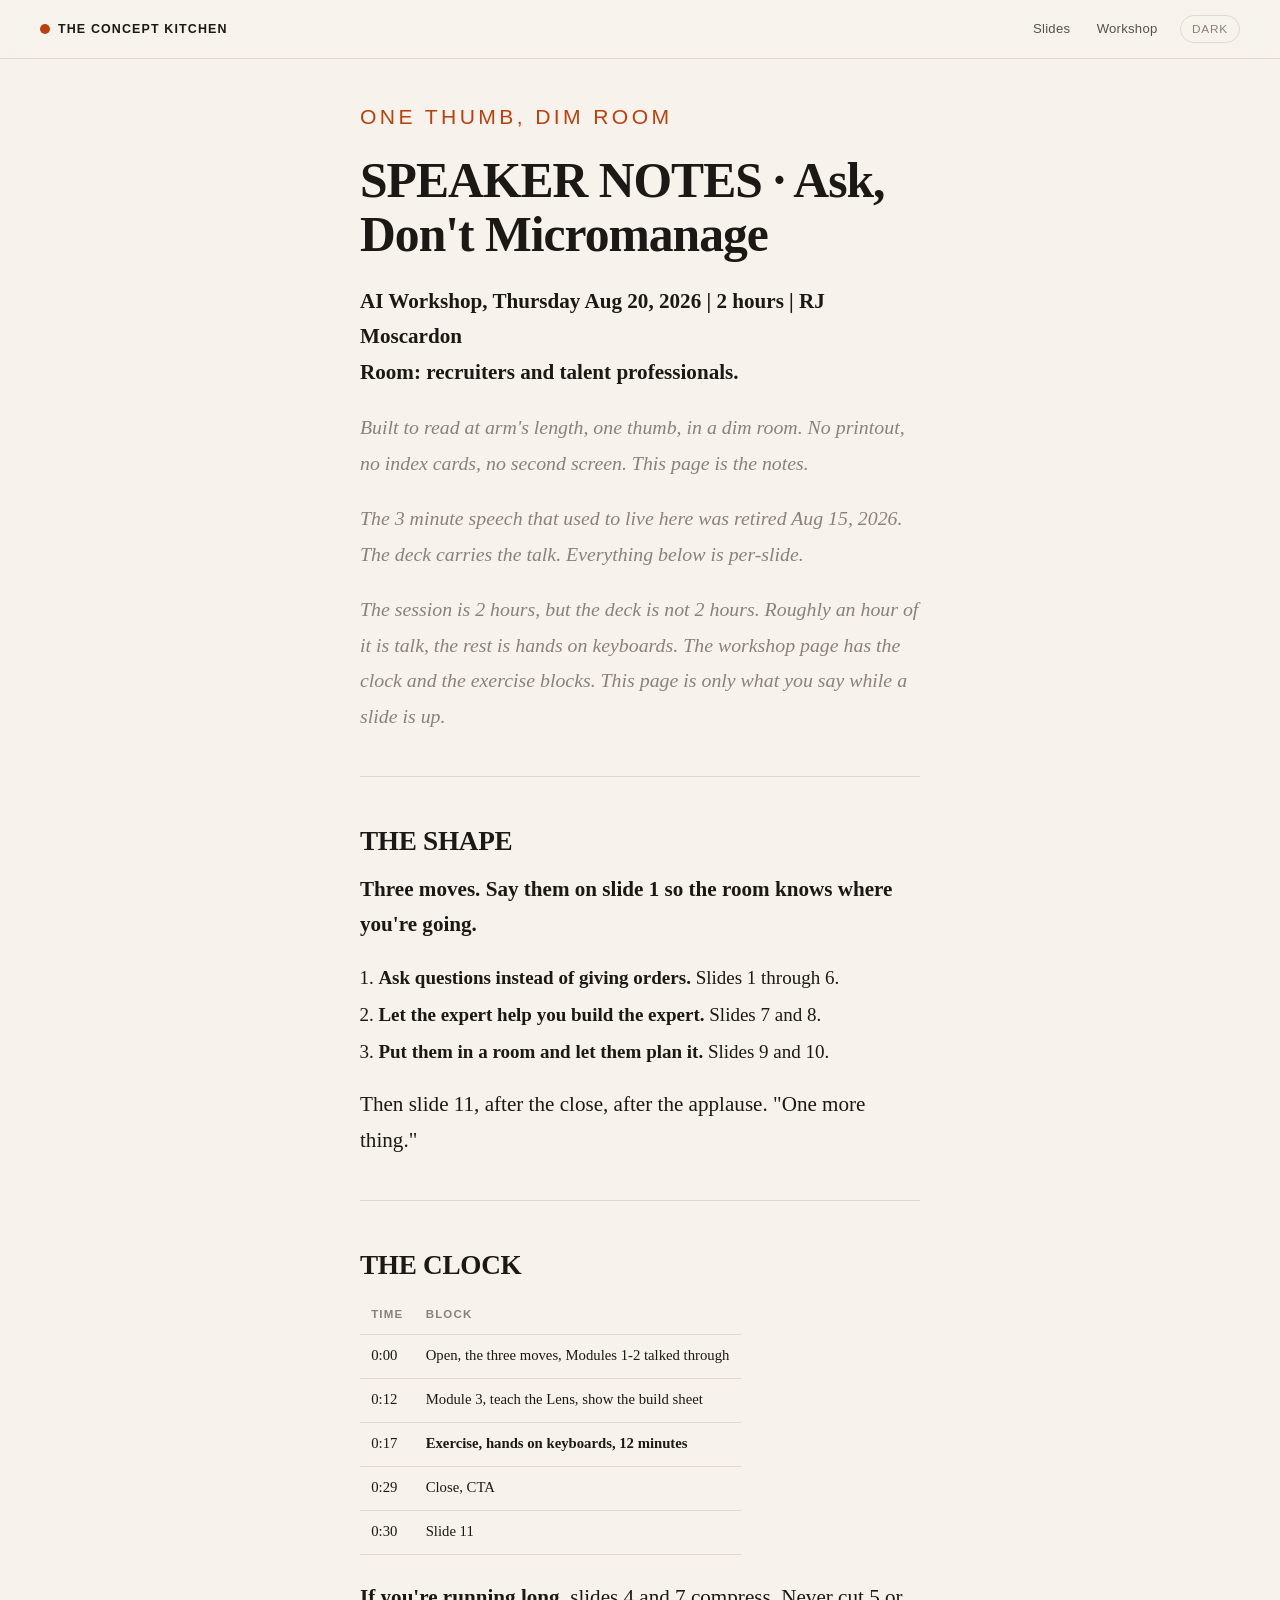
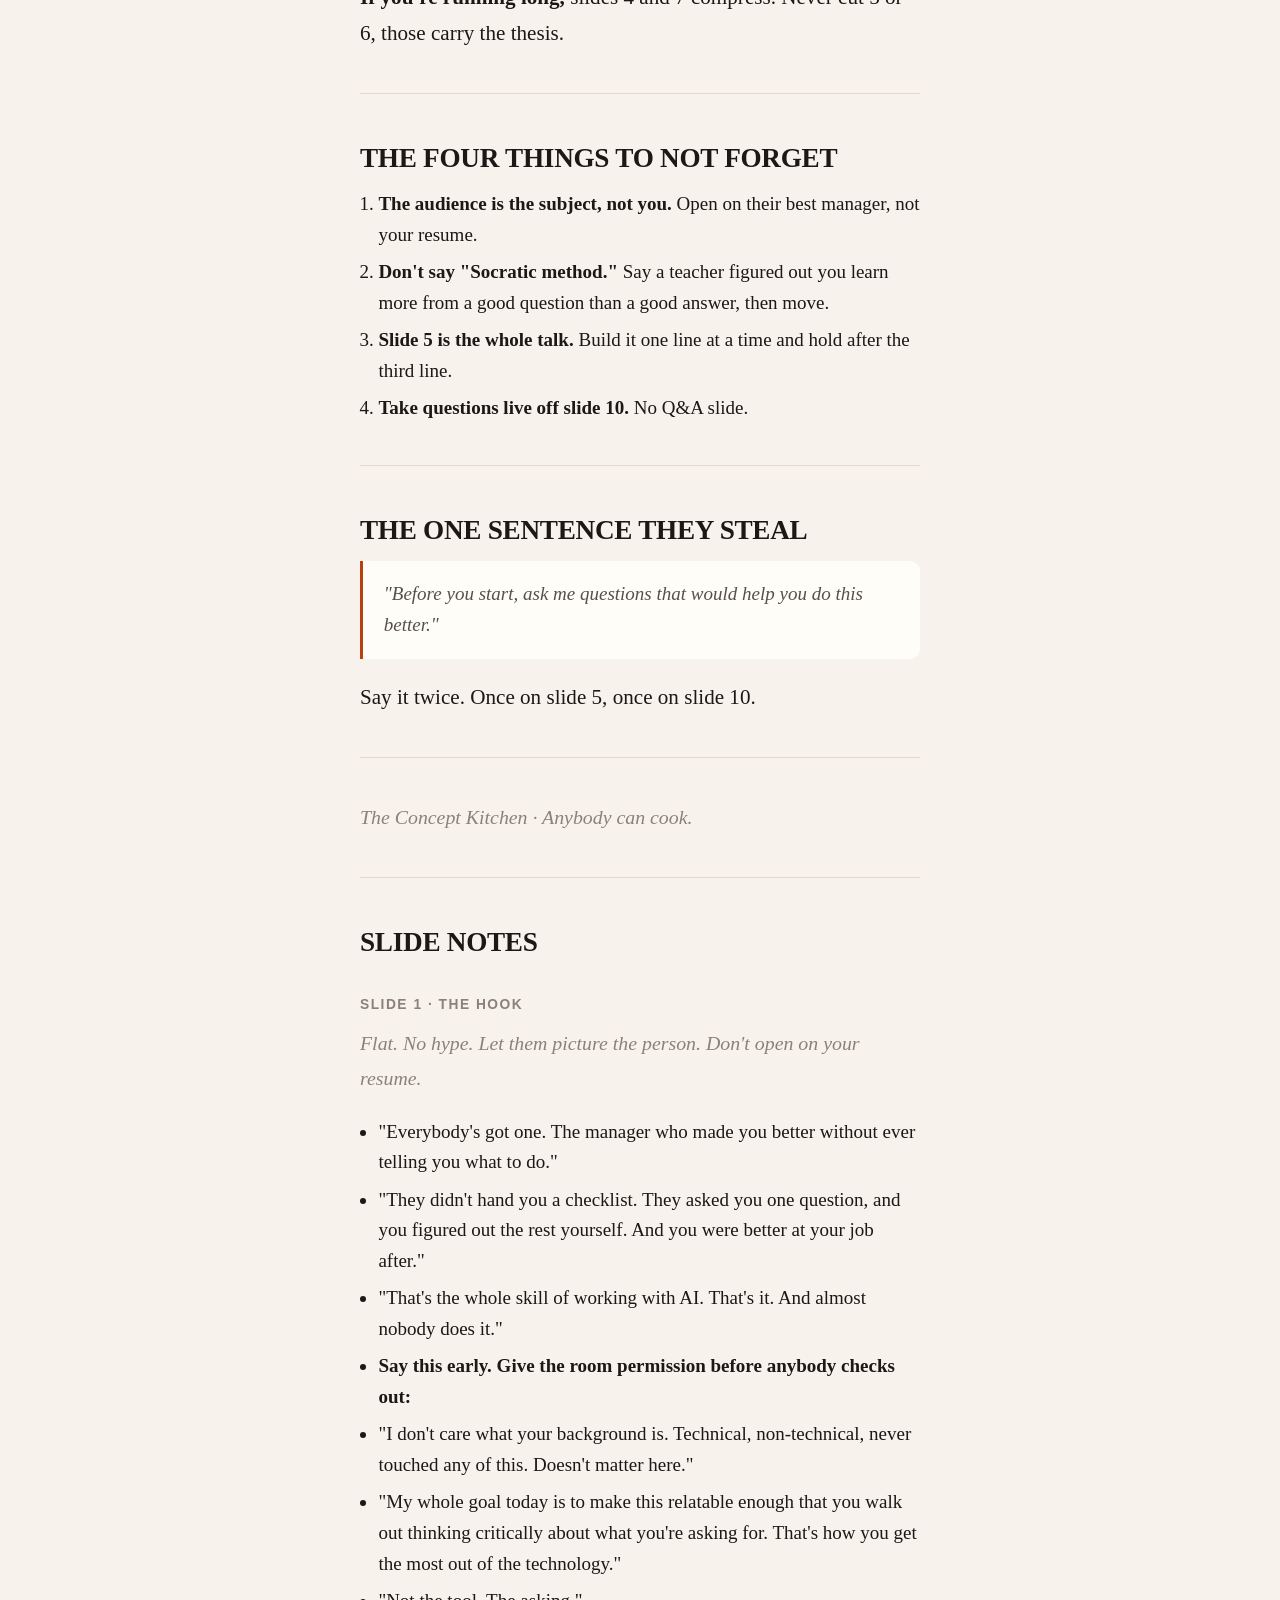
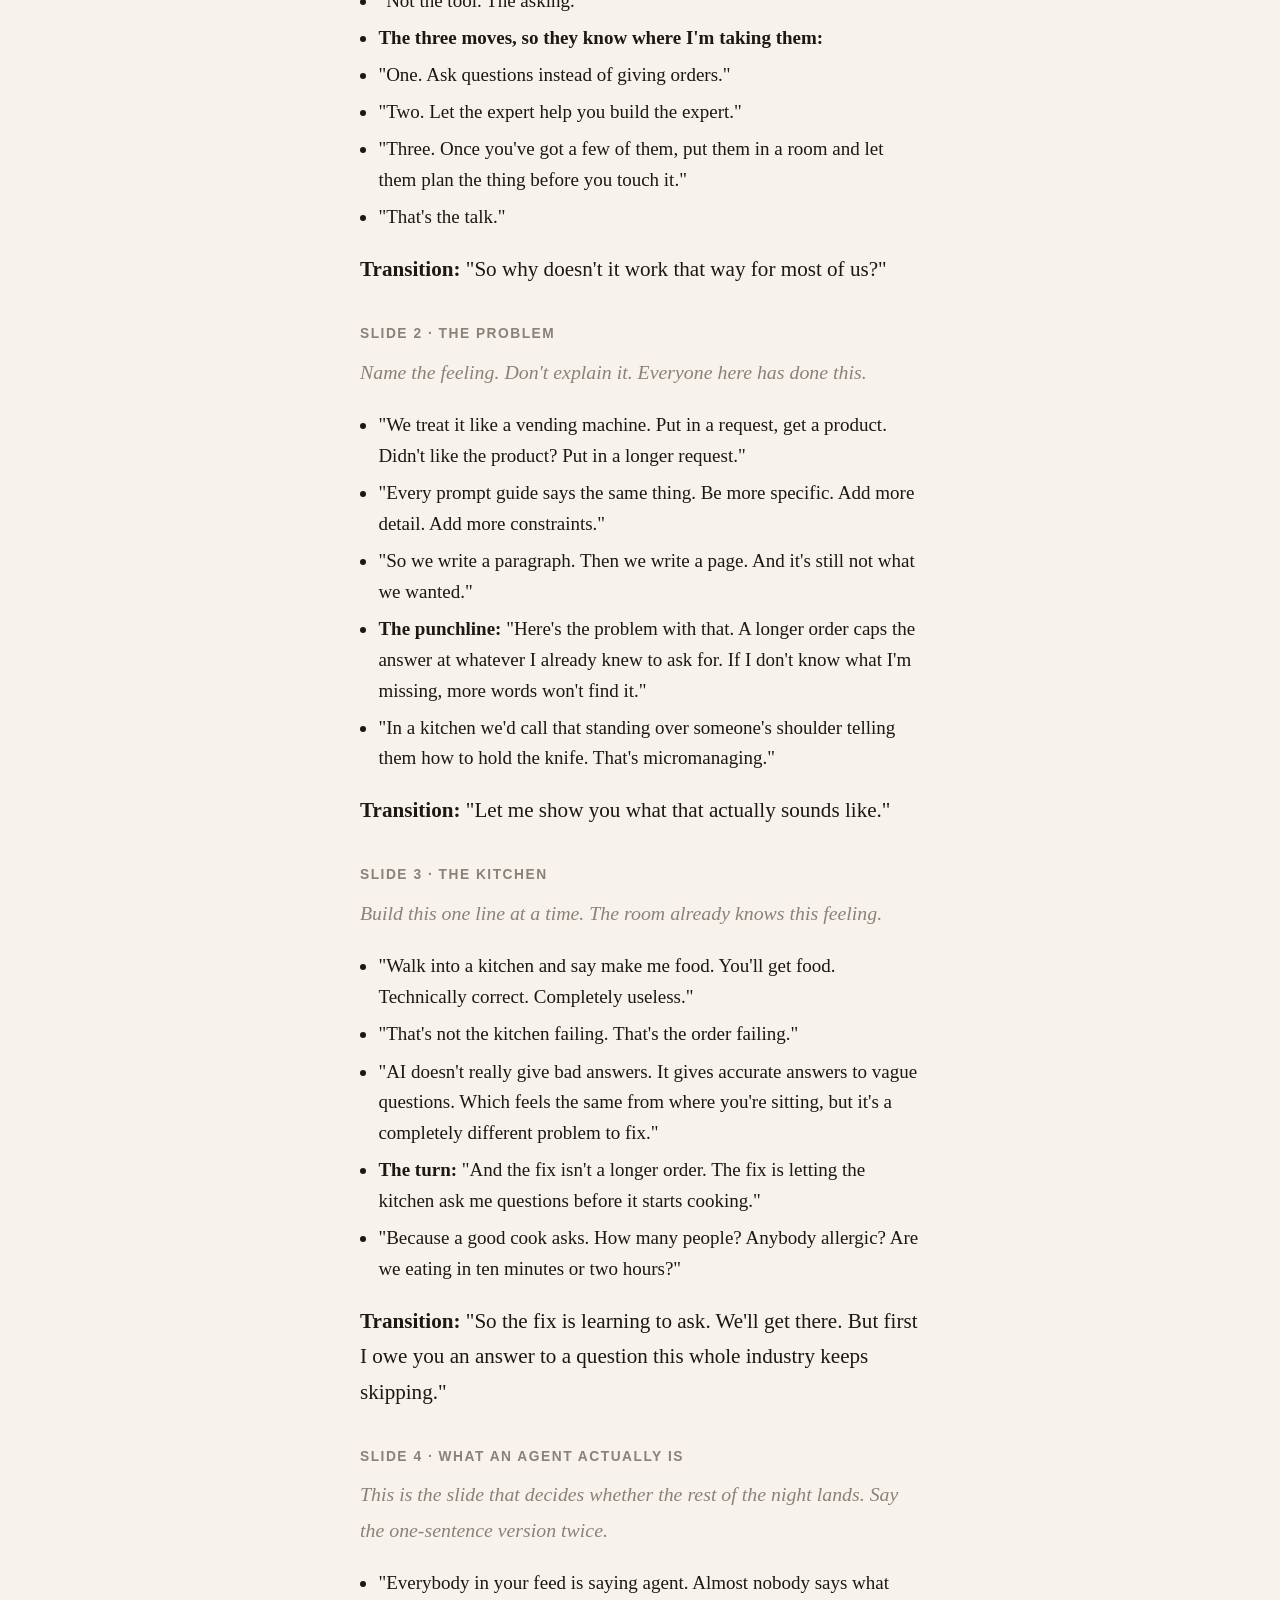
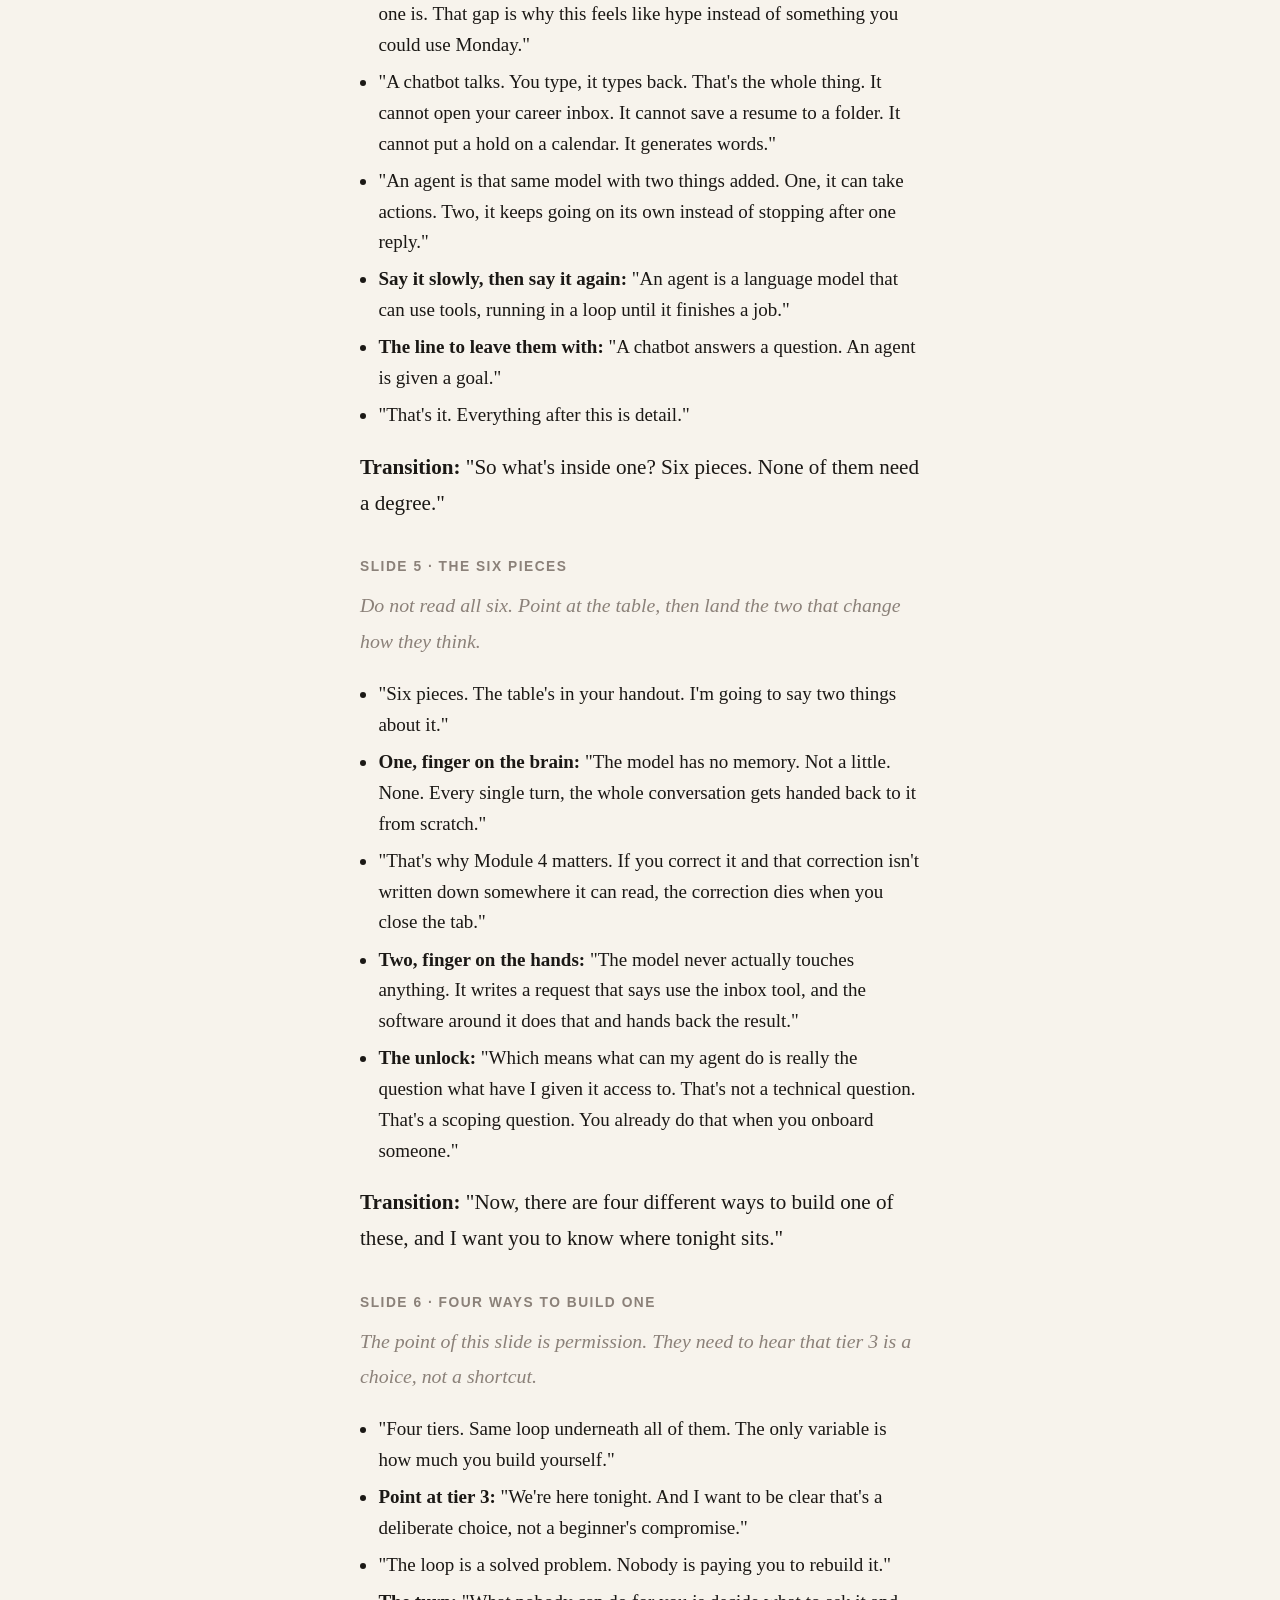
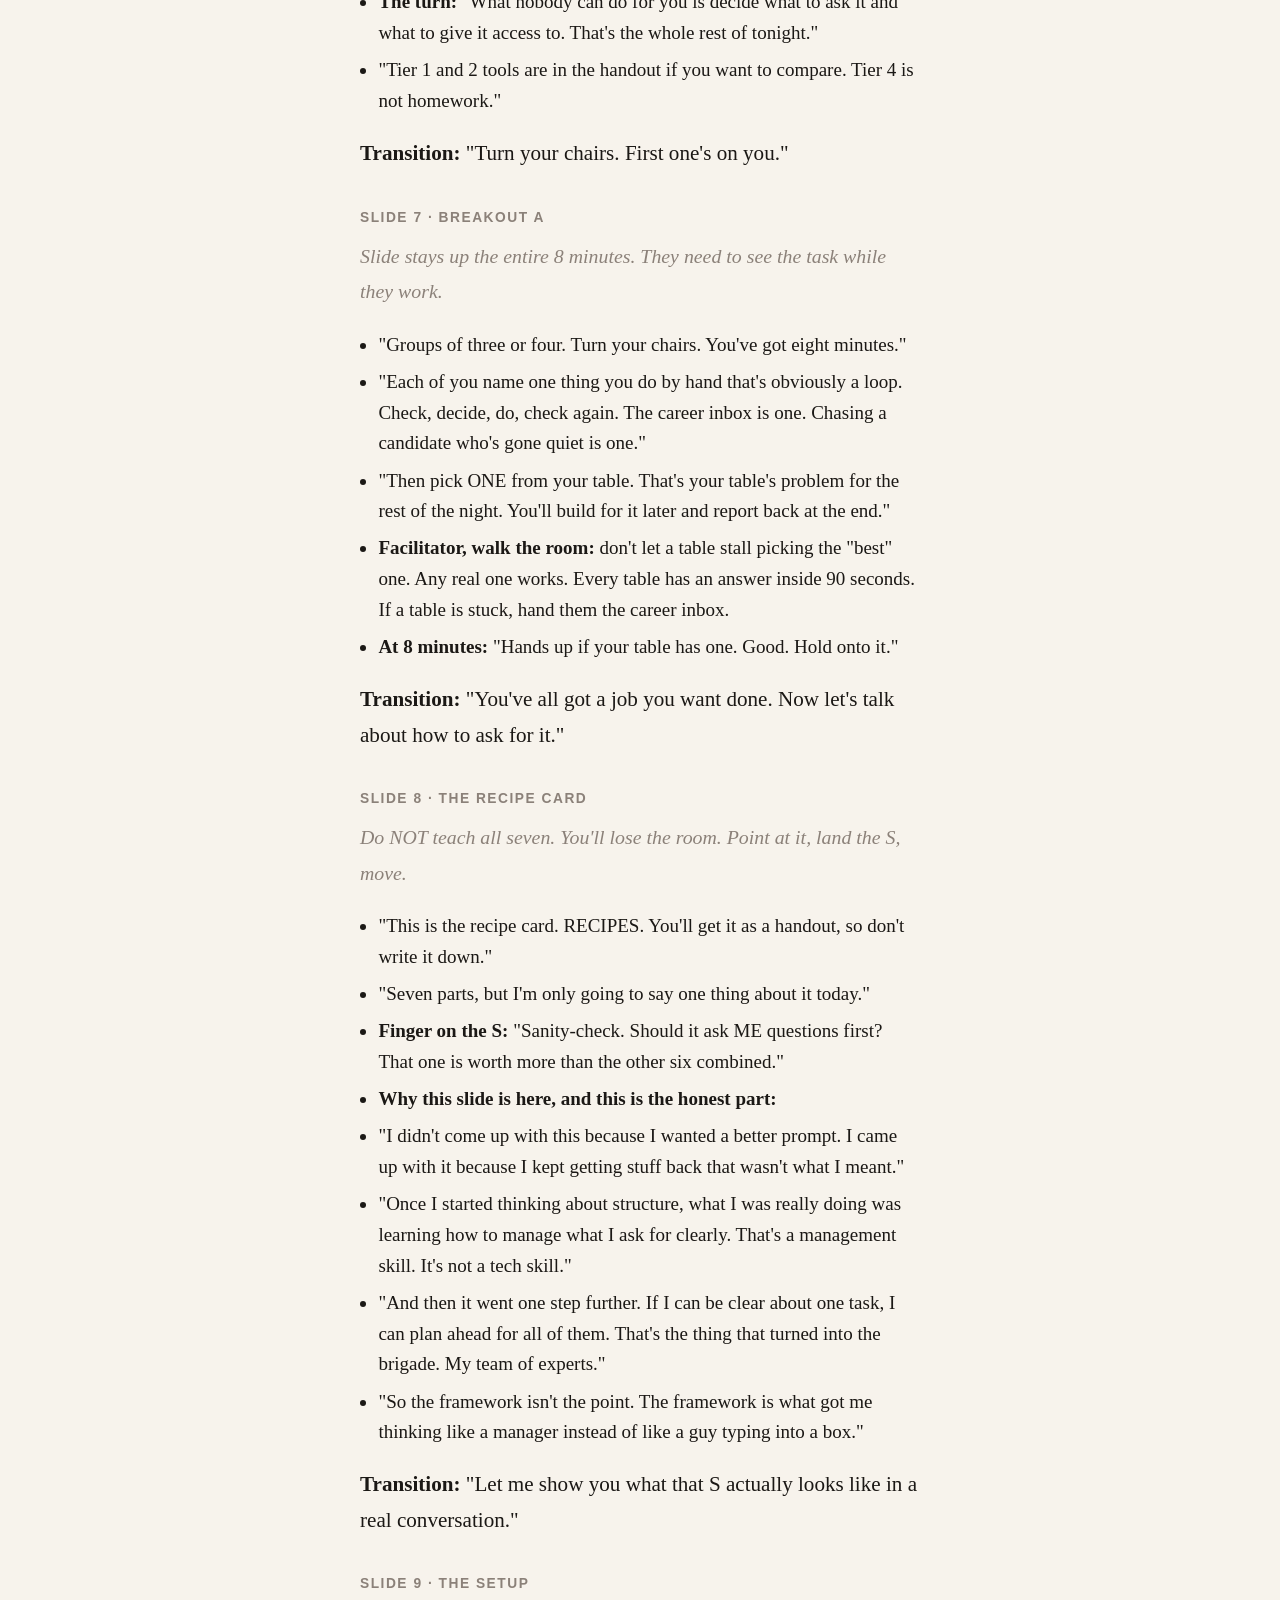
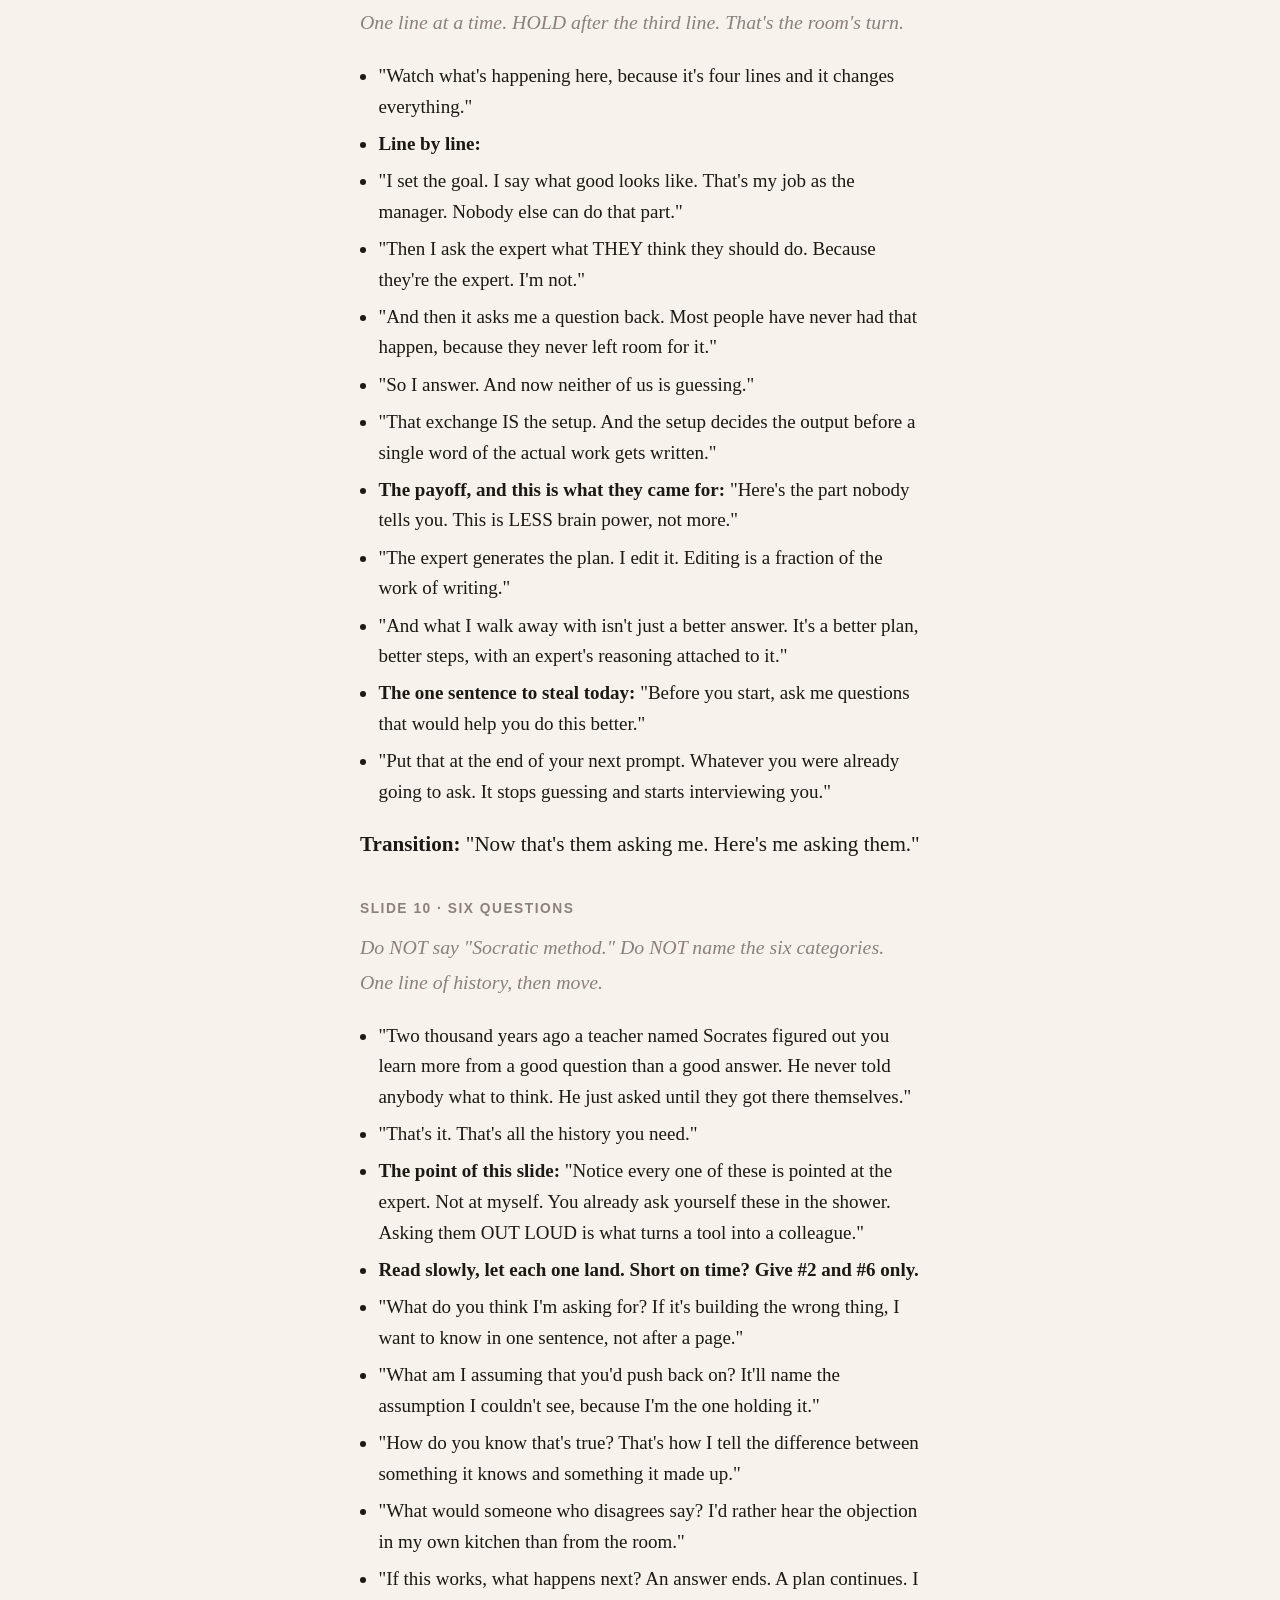
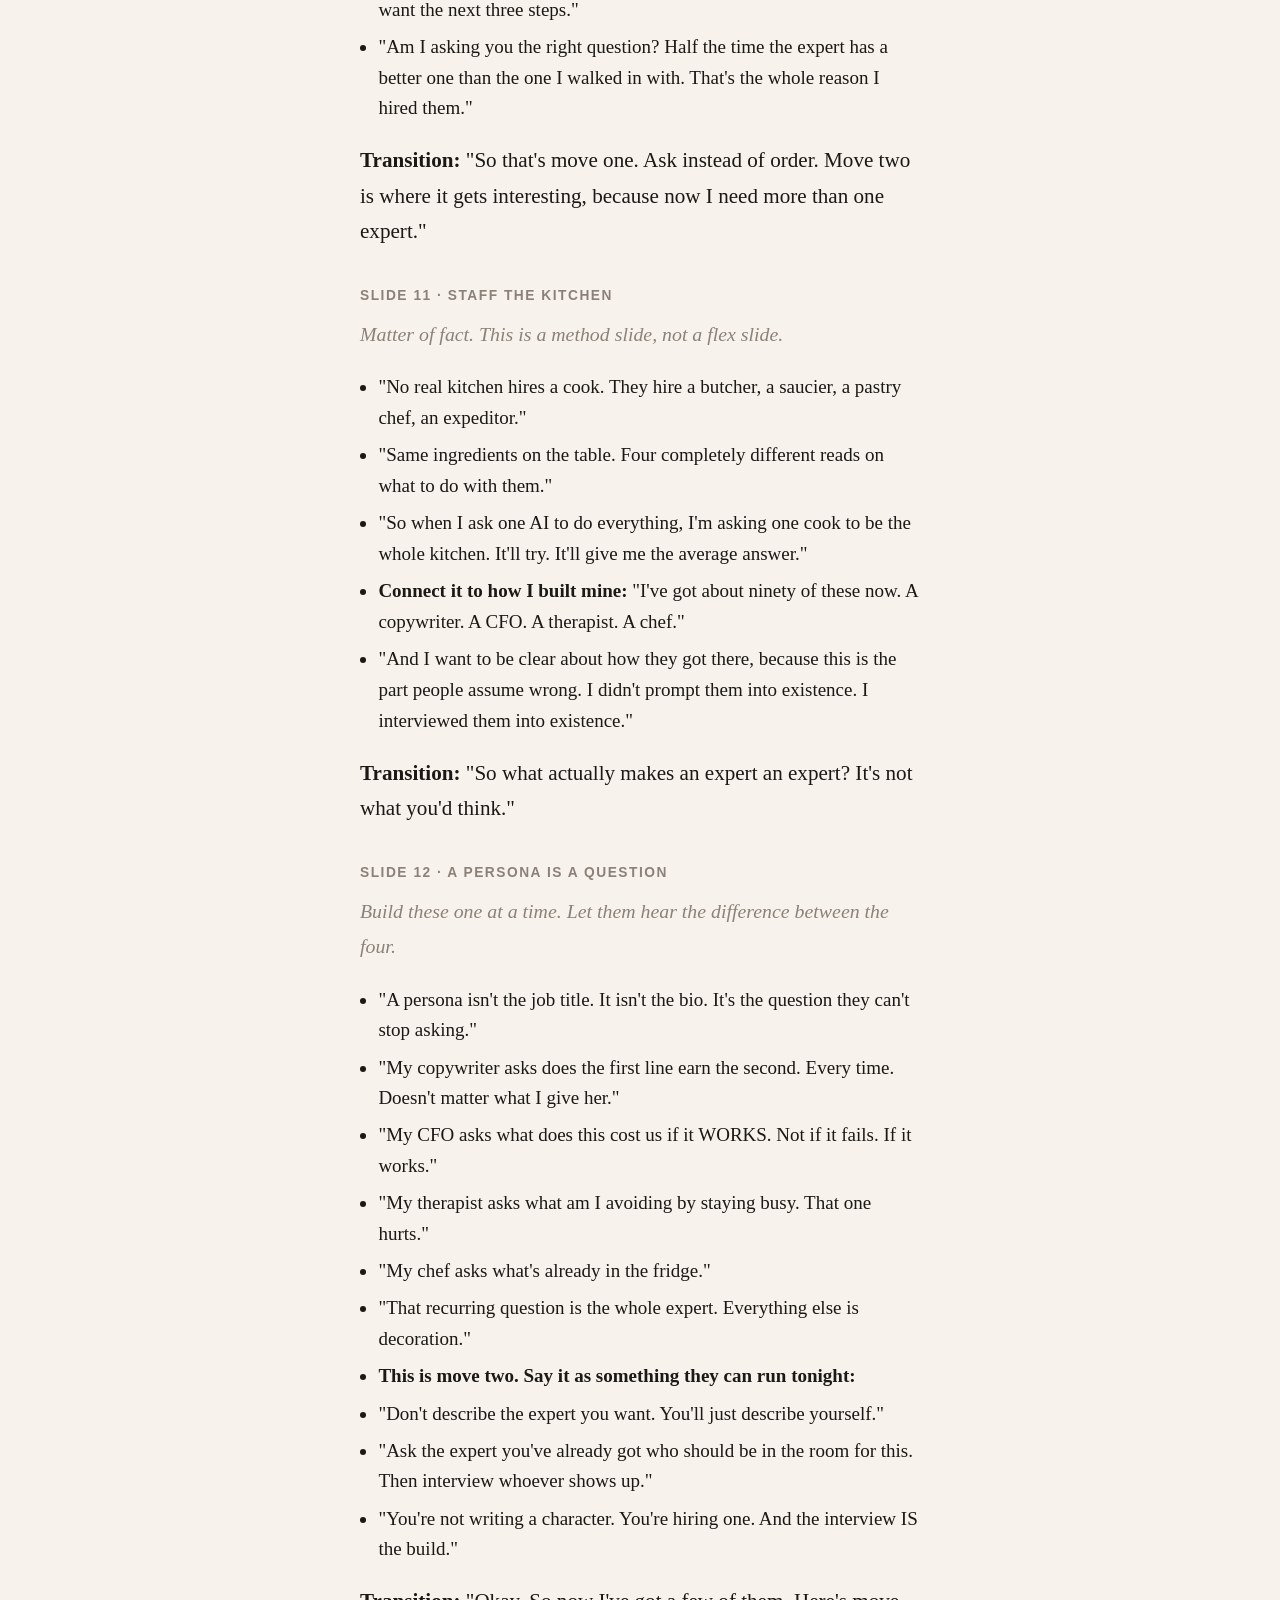
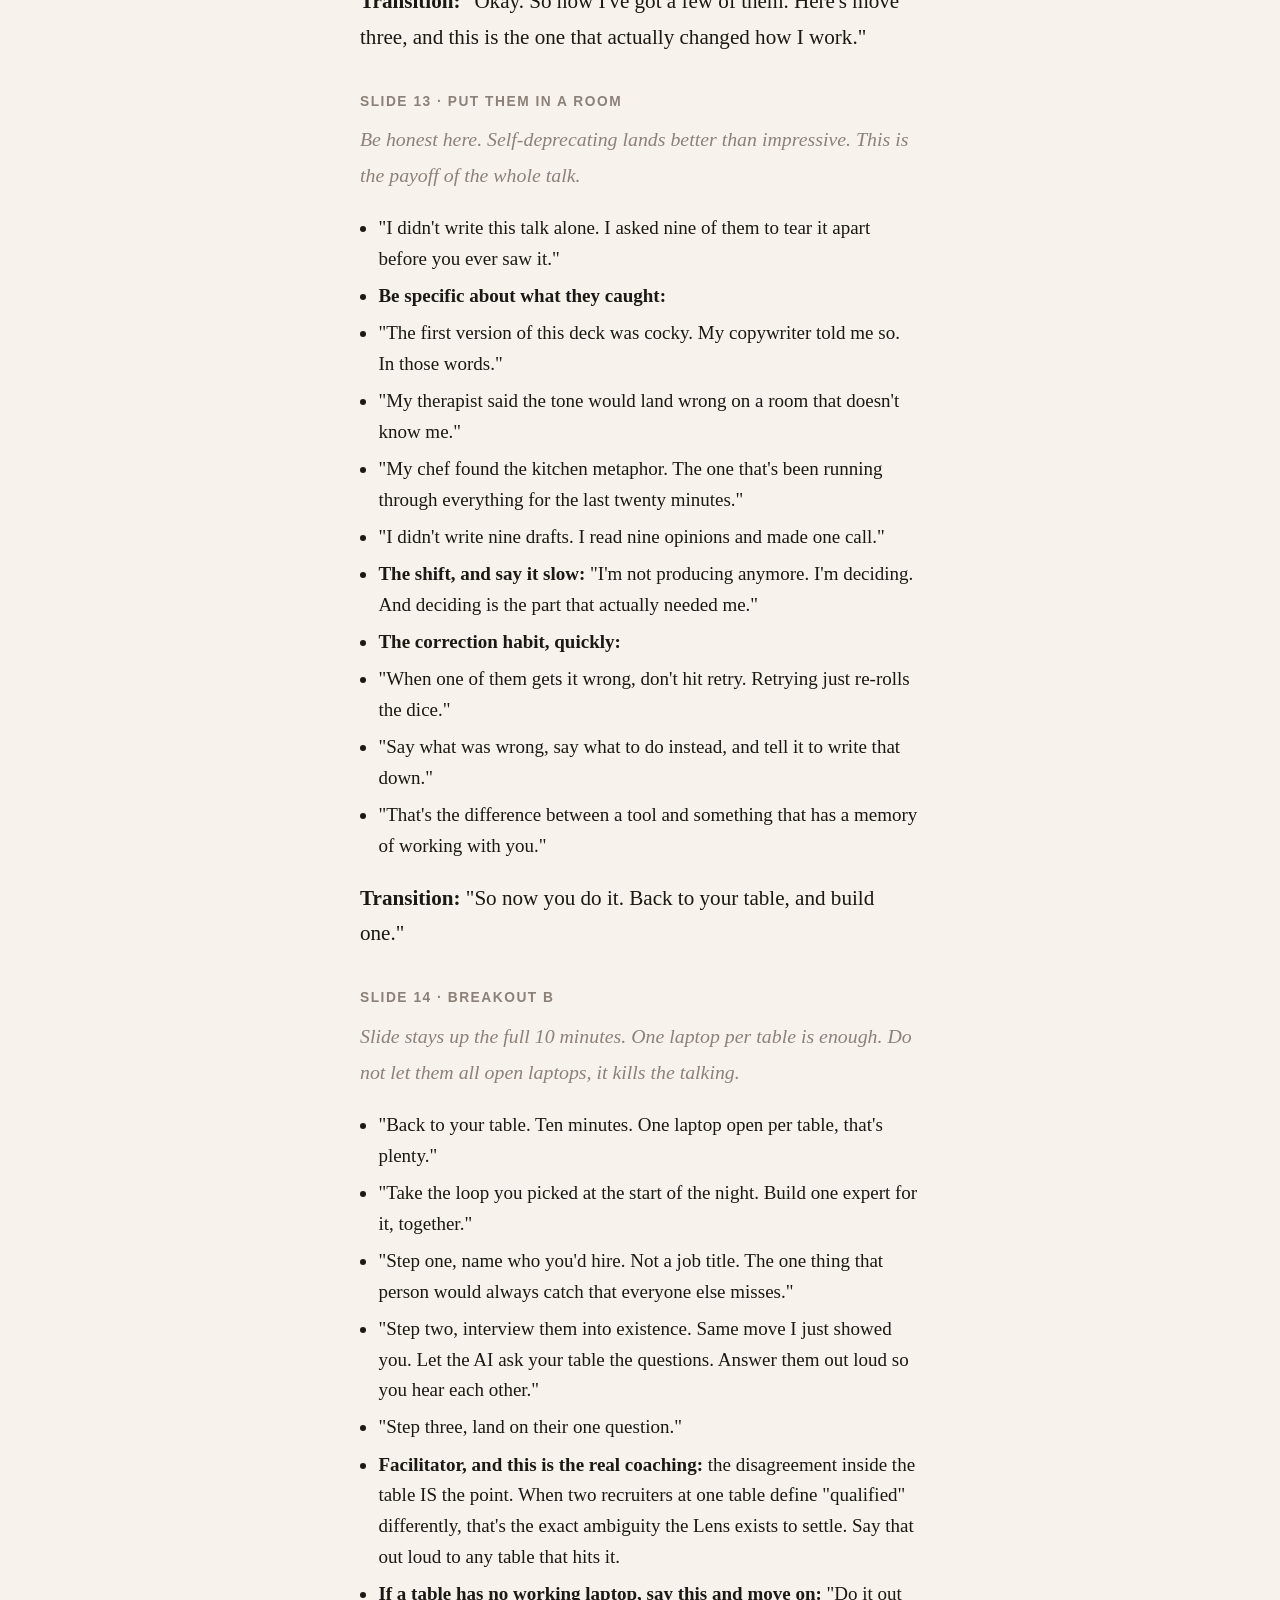
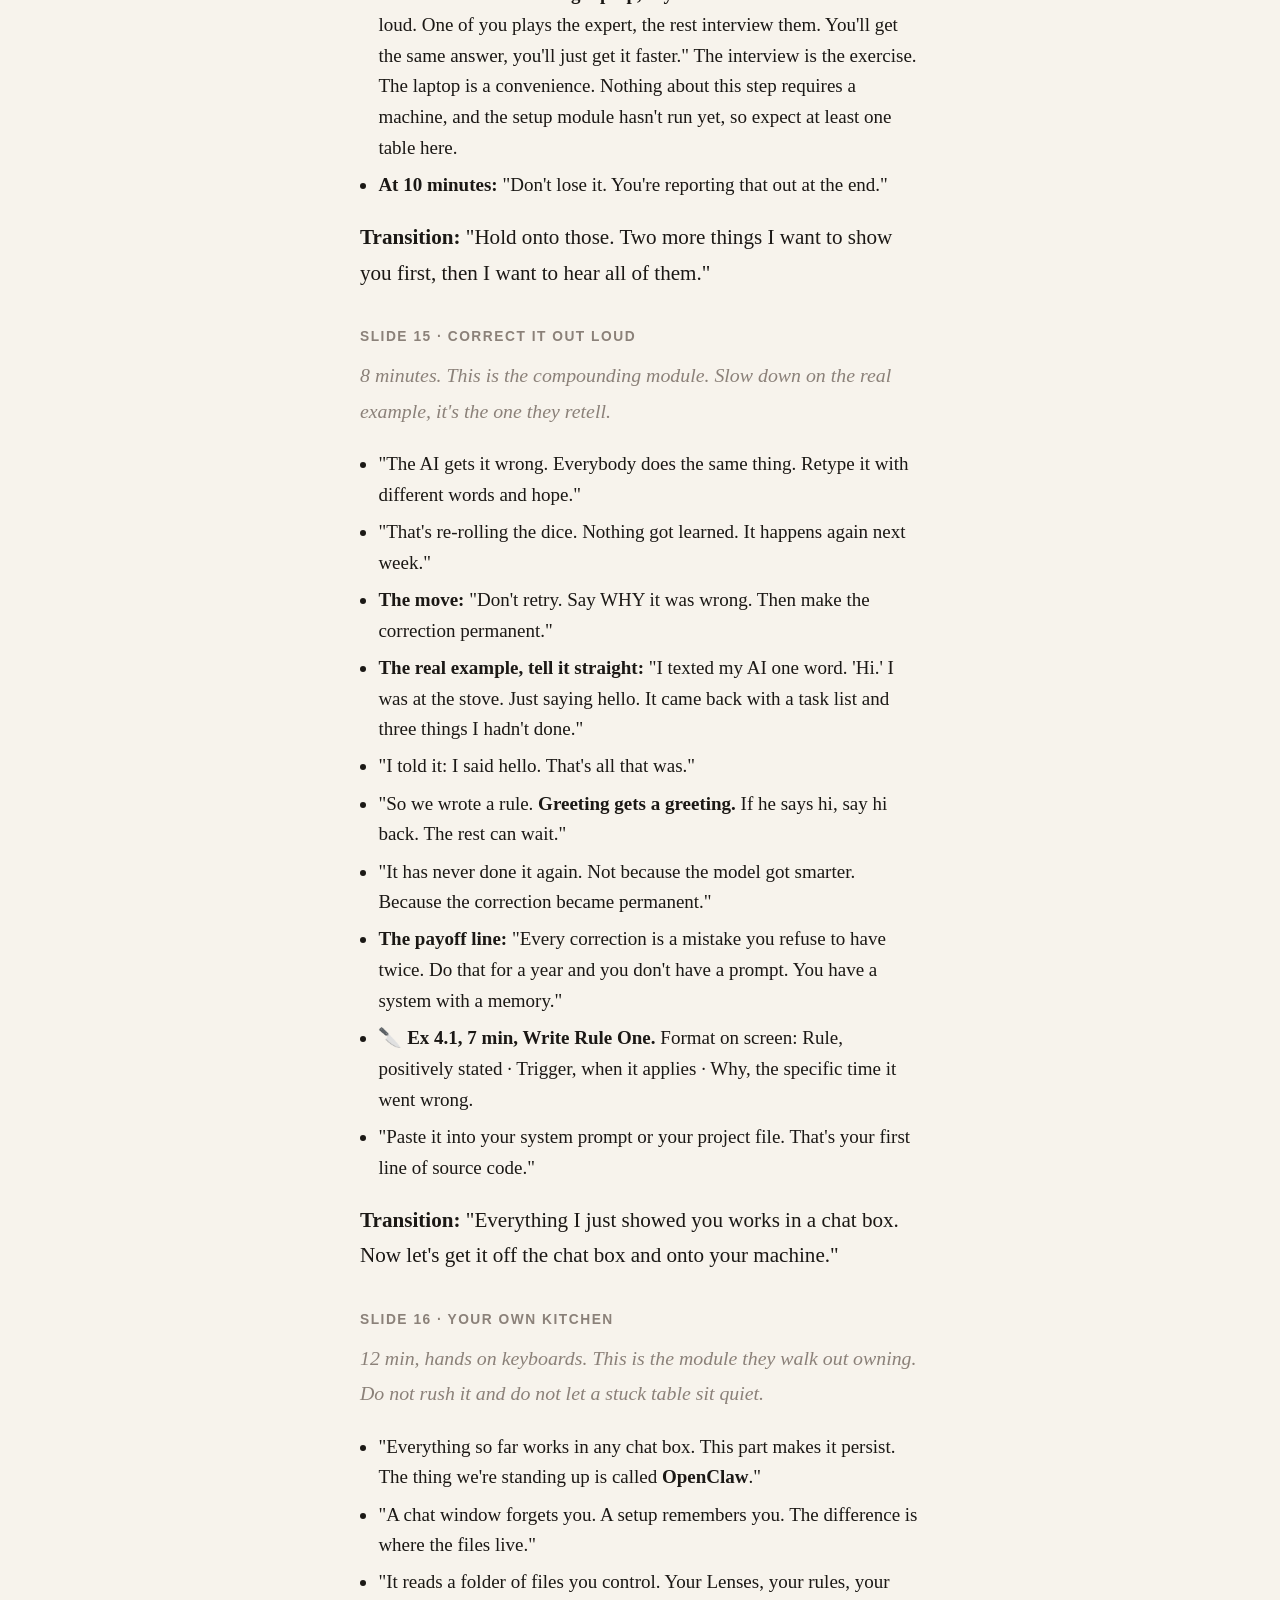
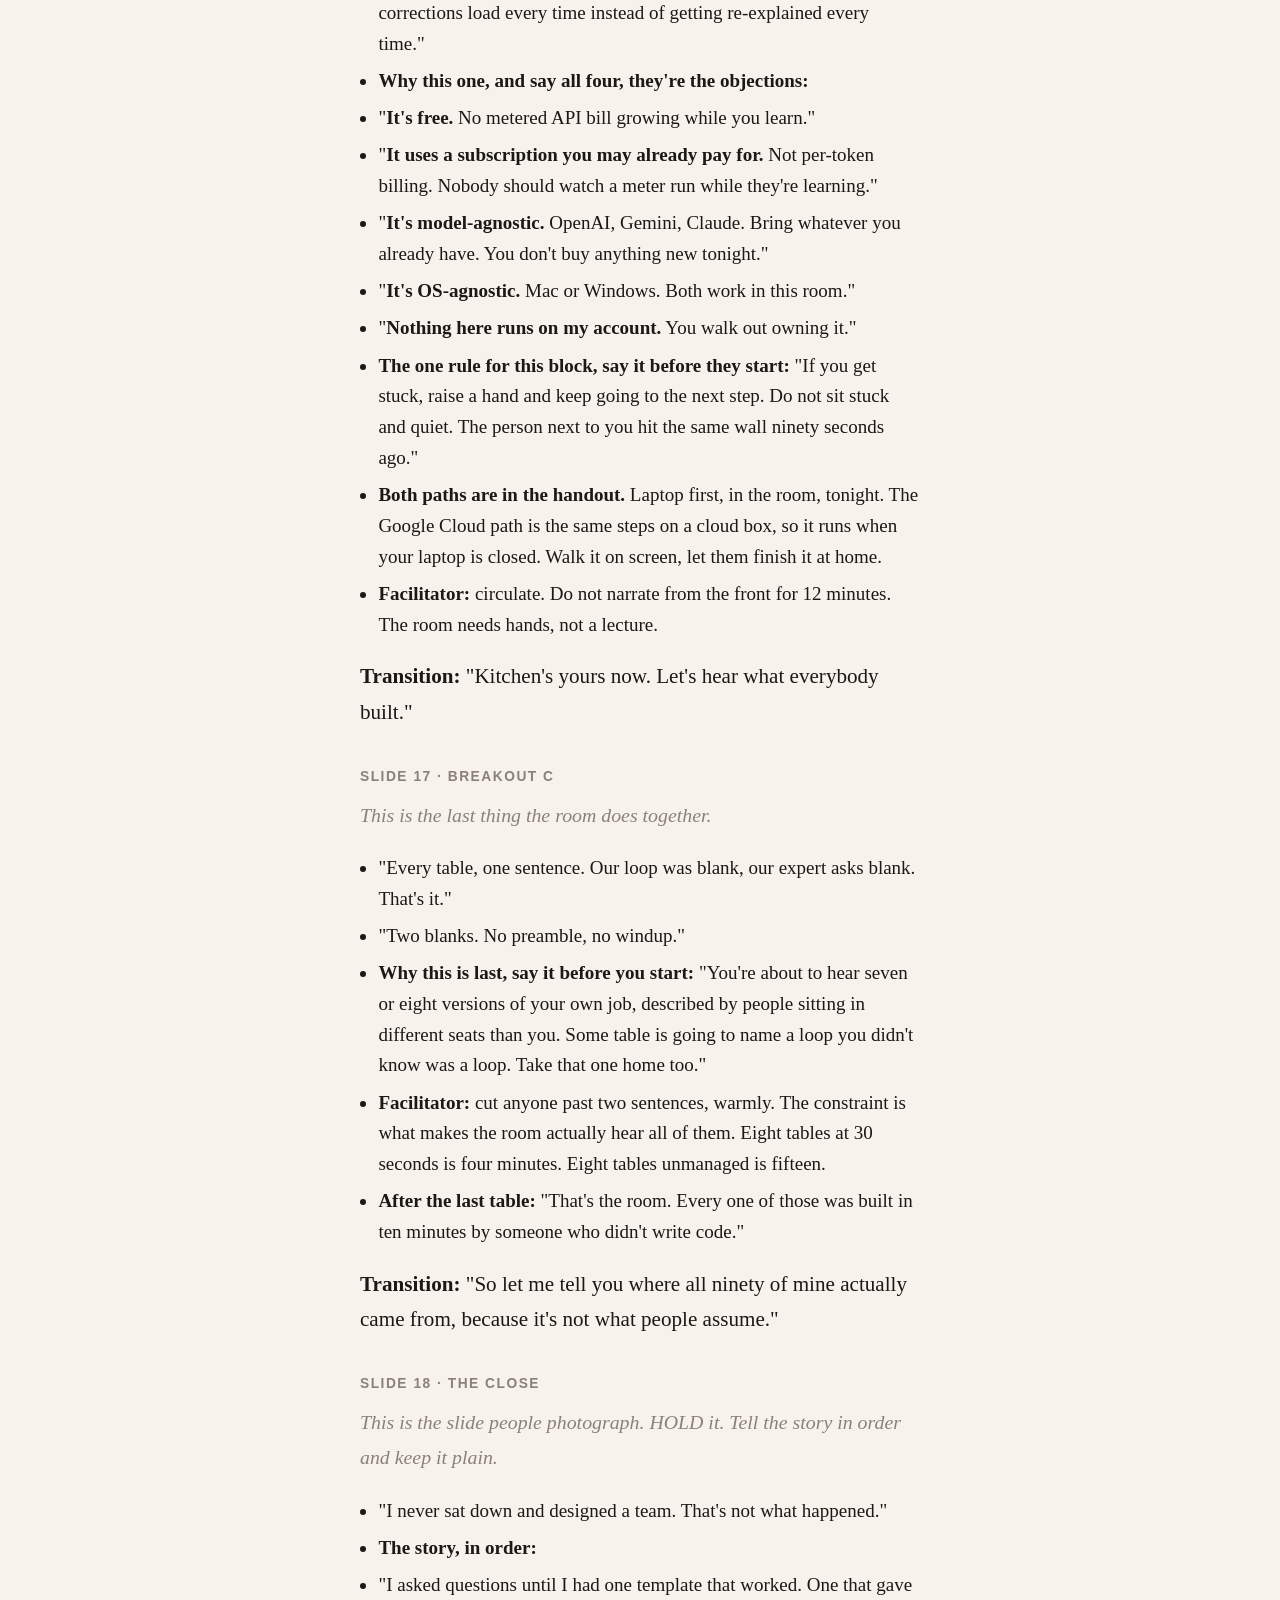
==== public/notes.html @ d577423d "Add Module 4 and Module 5 slides, name OpenClaw and Google Cloud The deck jumped from Breakout B str" ====
<!DOCTYPE html>
<html lang="en">
<head>
<meta charset="utf-8">
<meta name="viewport" content="width=device-width, initial-scale=1, viewport-fit=cover">
<meta name="theme-color" content="#F7F3EC" media="(prefers-color-scheme: light)">
<meta name="theme-color" content="#14110F" media="(prefers-color-scheme: dark)">
<title>Speaker Notes | The Concept Kitchen</title>
<meta name="description" content="Ask, don't micromanage. An AI workshop by RJ Moscardon, The Concept Kitchen.">
<link rel="stylesheet" href="/style.css">
<script>
  // Applied before paint so the stage never flashes white.
  (function () {
    var t = localStorage.getItem("tck-theme");
    if (t) document.documentElement.setAttribute("data-theme", t);
  })();
</script>
</head>
<body class="teleprompter">
<header class="bar">
  <a class="mark" href="/">
    <span class="mark-dot"></span>
    <span class="mark-text">The Concept Kitchen</span>
  </a>
  <nav>
        <a href="/slides.html">Slides</a>
        <a href="/workshop.html">Workshop</a>
  </nav>
  <button id="theme" type="button" aria-label="Switch between light and dark">Dark</button>
</header>

<main>
<p class="kicker">One thumb, dim room</p>
<h1>SPEAKER NOTES · Ask, Don't Micromanage</h1>
<p><strong>AI Workshop, Thursday Aug 20, 2026 | 2 hours | RJ Moscardon</strong><br />
<strong>Room: recruiters and talent professionals.</strong></p>
<p><em>Built to read at arm's length, one thumb, in a dim room. No printout, no index cards, no second screen. This page is the notes.</em></p>
<p><em>The 3 minute speech that used to live here was retired Aug 15, 2026. The deck carries the talk. Everything below is per-slide.</em></p>
<p><em>The session is 2 hours, but the deck is not 2 hours. Roughly an hour of it is talk, the rest is hands on keyboards. The workshop page has the clock and the exercise blocks. This page is only what you say while a slide is up.</em></p>
<hr />
<h2>THE SHAPE</h2>
<p><strong>Three moves. Say them on slide 1 so the room knows where you're going.</strong></p>
<ol>
<li><strong>Ask questions instead of giving orders.</strong> Slides 1 through 6.</li>
<li><strong>Let the expert help you build the expert.</strong> Slides 7 and 8.</li>
<li><strong>Put them in a room and let them plan it.</strong> Slides 9 and 10.</li>
</ol>
<p>Then slide 11, after the close, after the applause. "One more thing."</p>
<hr />
<h2>THE CLOCK</h2>
<table>
<thead>
<tr>
<th>Time</th>
<th>Block</th>
</tr>
</thead>
<tbody>
<tr>
<td>0:00</td>
<td>Open, the three moves, Modules 1-2 talked through</td>
</tr>
<tr>
<td>0:12</td>
<td>Module 3, teach the Lens, show the build sheet</td>
</tr>
<tr>
<td>0:17</td>
<td><strong>Exercise, hands on keyboards, 12 minutes</strong></td>
</tr>
<tr>
<td>0:29</td>
<td>Close, CTA</td>
</tr>
<tr>
<td>0:30</td>
<td>Slide 11</td>
</tr>
</tbody>
</table>
<p><strong>If you're running long,</strong> slides 4 and 7 compress. Never cut 5 or 6, those carry the thesis.</p>
<hr />
<h2>THE FOUR THINGS TO NOT FORGET</h2>
<ol>
<li><strong>The audience is the subject, not you.</strong> Open on their best manager, not your resume.</li>
<li><strong>Don't say "Socratic method."</strong> Say a teacher figured out you learn more from a good question than a good answer, then move.</li>
<li><strong>Slide 5 is the whole talk.</strong> Build it one line at a time and hold after the third line.</li>
<li><strong>Take questions live off slide 10.</strong> No Q&amp;A slide.</li>
</ol>
<hr />
<h2>THE ONE SENTENCE THEY STEAL</h2>
<blockquote>
<p><em>"Before you start, ask me questions that would help you do this better."</em></p>
</blockquote>
<p>Say it twice. Once on slide 5, once on slide 10.</p>
<hr />
<p><em>The Concept Kitchen · Anybody can cook.</em></p>
<hr />
<h2>SLIDE NOTES</h2>
<h3>SLIDE 1 · THE HOOK</h3>
<p><em>Flat. No hype. Let them picture the person. Don't open on your resume.</em></p>
<ul>
<li>"Everybody's got one. The manager who made you better without ever telling you what to do."</li>
<li>"They didn't hand you a checklist. They asked you one question, and you figured out the rest yourself. And you were better at your job after."</li>
<li>"That's the whole skill of working with AI. That's it. And almost nobody does it."</li>
<li><strong>Say this early. Give the room permission before anybody checks out:</strong></li>
<li>"I don't care what your background is. Technical, non-technical, never touched any of this. Doesn't matter here."</li>
<li>"My whole goal today is to make this relatable enough that you walk out thinking critically about what you're asking for. That's how you get the most out of the technology."</li>
<li>"Not the tool. The asking."</li>
<li><strong>The three moves, so they know where I'm taking them:</strong></li>
<li>"One. Ask questions instead of giving orders."</li>
<li>"Two. Let the expert help you build the expert."</li>
<li>"Three. Once you've got a few of them, put them in a room and let them plan the thing before you touch it."</li>
<li>"That's the talk."</li>
</ul>
<p><strong>Transition:</strong> "So why doesn't it work that way for most of us?"</p>
<h3>SLIDE 2 · THE PROBLEM</h3>
<p><em>Name the feeling. Don't explain it. Everyone here has done this.</em></p>
<ul>
<li>"We treat it like a vending machine. Put in a request, get a product. Didn't like the product? Put in a longer request."</li>
<li>"Every prompt guide says the same thing. Be more specific. Add more detail. Add more constraints."</li>
<li>"So we write a paragraph. Then we write a page. And it's still not what we wanted."</li>
<li><strong>The punchline:</strong> "Here's the problem with that. A longer order caps the answer at whatever I already knew to ask for. If I don't know what I'm missing, more words won't find it."</li>
<li>"In a kitchen we'd call that standing over someone's shoulder telling them how to hold the knife. That's micromanaging."</li>
</ul>
<p><strong>Transition:</strong> "Let me show you what that actually sounds like."</p>
<h3>SLIDE 3 · THE KITCHEN</h3>
<p><em>Build this one line at a time. The room already knows this feeling.</em></p>
<ul>
<li>"Walk into a kitchen and say make me food. You'll get food. Technically correct. Completely useless."</li>
<li>"That's not the kitchen failing. That's the order failing."</li>
<li>"AI doesn't really give bad answers. It gives accurate answers to vague questions. Which feels the same from where you're sitting, but it's a completely different problem to fix."</li>
<li><strong>The turn:</strong> "And the fix isn't a longer order. The fix is letting the kitchen ask me questions before it starts cooking."</li>
<li>"Because a good cook asks. How many people? Anybody allergic? Are we eating in ten minutes or two hours?"</li>
</ul>
<p><strong>Transition:</strong> "So the fix is learning to ask. We'll get there. But first I owe you an answer to a question this whole industry keeps skipping."</p>
<h3>SLIDE 4 · WHAT AN AGENT ACTUALLY IS</h3>
<p><em>This is the slide that decides whether the rest of the night lands. Say the one-sentence version twice.</em></p>
<ul>
<li>"Everybody in your feed is saying agent. Almost nobody says what one is. That gap is why this feels like hype instead of something you could use Monday."</li>
<li>"A chatbot talks. You type, it types back. That's the whole thing. It cannot open your career inbox. It cannot save a resume to a folder. It cannot put a hold on a calendar. It generates words."</li>
<li>"An agent is that same model with two things added. One, it can take actions. Two, it keeps going on its own instead of stopping after one reply."</li>
<li><strong>Say it slowly, then say it again:</strong> "An agent is a language model that can use tools, running in a loop until it finishes a job."</li>
<li><strong>The line to leave them with:</strong> "A chatbot answers a question. An agent is given a goal."</li>
<li>"That's it. Everything after this is detail."</li>
</ul>
<p><strong>Transition:</strong> "So what's inside one? Six pieces. None of them need a degree."</p>
<h3>SLIDE 5 · THE SIX PIECES</h3>
<p><em>Do not read all six. Point at the table, then land the two that change how they think.</em></p>
<ul>
<li>"Six pieces. The table's in your handout. I'm going to say two things about it."</li>
<li><strong>One, finger on the brain:</strong> "The model has no memory. Not a little. None. Every single turn, the whole conversation gets handed back to it from scratch."</li>
<li>"That's why Module 4 matters. If you correct it and that correction isn't written down somewhere it can read, the correction dies when you close the tab."</li>
<li><strong>Two, finger on the hands:</strong> "The model never actually touches anything. It writes a request that says use the inbox tool, and the software around it does that and hands back the result."</li>
<li><strong>The unlock:</strong> "Which means what can my agent do is really the question what have I given it access to. That's not a technical question. That's a scoping question. You already do that when you onboard someone."</li>
</ul>
<p><strong>Transition:</strong> "Now, there are four different ways to build one of these, and I want you to know where tonight sits."</p>
<h3>SLIDE 6 · FOUR WAYS TO BUILD ONE</h3>
<p><em>The point of this slide is permission. They need to hear that tier 3 is a choice, not a shortcut.</em></p>
<ul>
<li>"Four tiers. Same loop underneath all of them. The only variable is how much you build yourself."</li>
<li><strong>Point at tier 3:</strong> "We're here tonight. And I want to be clear that's a deliberate choice, not a beginner's compromise."</li>
<li>"The loop is a solved problem. Nobody is paying you to rebuild it."</li>
<li><strong>The turn:</strong> "What nobody can do for you is decide what to ask it and what to give it access to. That's the whole rest of tonight."</li>
<li>"Tier 1 and 2 tools are in the handout if you want to compare. Tier 4 is not homework."</li>
</ul>
<p><strong>Transition:</strong> "Turn your chairs. First one's on you."</p>
<h3>SLIDE 7 · BREAKOUT A</h3>
<p><em>Slide stays up the entire 8 minutes. They need to see the task while they work.</em></p>
<ul>
<li>"Groups of three or four. Turn your chairs. You've got eight minutes."</li>
<li>"Each of you name one thing you do by hand that's obviously a loop. Check, decide, do, check again. The career inbox is one. Chasing a candidate who's gone quiet is one."</li>
<li>"Then pick ONE from your table. That's your table's problem for the rest of the night. You'll build for it later and report back at the end."</li>
<li><strong>Facilitator, walk the room:</strong> don't let a table stall picking the "best" one. Any real one works. Every table has an answer inside 90 seconds. If a table is stuck, hand them the career inbox.</li>
<li><strong>At 8 minutes:</strong> "Hands up if your table has one. Good. Hold onto it."</li>
</ul>
<p><strong>Transition:</strong> "You've all got a job you want done. Now let's talk about how to ask for it."</p>
<h3>SLIDE 8 · THE RECIPE CARD</h3>
<p><em>Do NOT teach all seven. You'll lose the room. Point at it, land the S, move.</em></p>
<ul>
<li>"This is the recipe card. RECIPES. You'll get it as a handout, so don't write it down."</li>
<li>"Seven parts, but I'm only going to say one thing about it today."</li>
<li><strong>Finger on the S:</strong> "Sanity-check. Should it ask ME questions first? That one is worth more than the other six combined."</li>
<li><strong>Why this slide is here, and this is the honest part:</strong></li>
<li>"I didn't come up with this because I wanted a better prompt. I came up with it because I kept getting stuff back that wasn't what I meant."</li>
<li>"Once I started thinking about structure, what I was really doing was learning how to manage what I ask for clearly. That's a management skill. It's not a tech skill."</li>
<li>"And then it went one step further. If I can be clear about one task, I can plan ahead for all of them. That's the thing that turned into the brigade. My team of experts."</li>
<li>"So the framework isn't the point. The framework is what got me thinking like a manager instead of like a guy typing into a box."</li>
</ul>
<p><strong>Transition:</strong> "Let me show you what that S actually looks like in a real conversation."</p>
<h3>SLIDE 9 · THE SETUP</h3>
<p><em>One line at a time. HOLD after the third line. That's the room's turn.</em></p>
<ul>
<li>"Watch what's happening here, because it's four lines and it changes everything."</li>
<li><strong>Line by line:</strong></li>
<li>"I set the goal. I say what good looks like. That's my job as the manager. Nobody else can do that part."</li>
<li>"Then I ask the expert what THEY think they should do. Because they're the expert. I'm not."</li>
<li>"And then it asks me a question back. Most people have never had that happen, because they never left room for it."</li>
<li>"So I answer. And now neither of us is guessing."</li>
<li>"That exchange IS the setup. And the setup decides the output before a single word of the actual work gets written."</li>
<li><strong>The payoff, and this is what they came for:</strong> "Here's the part nobody tells you. This is LESS brain power, not more."</li>
<li>"The expert generates the plan. I edit it. Editing is a fraction of the work of writing."</li>
<li>"And what I walk away with isn't just a better answer. It's a better plan, better steps, with an expert's reasoning attached to it."</li>
<li><strong>The one sentence to steal today:</strong> "Before you start, ask me questions that would help you do this better."</li>
<li>"Put that at the end of your next prompt. Whatever you were already going to ask. It stops guessing and starts interviewing you."</li>
</ul>
<p><strong>Transition:</strong> "Now that's them asking me. Here's me asking them."</p>
<h3>SLIDE 10 · SIX QUESTIONS</h3>
<p><em>Do NOT say "Socratic method." Do NOT name the six categories. One line of history, then move.</em></p>
<ul>
<li>"Two thousand years ago a teacher named Socrates figured out you learn more from a good question than a good answer. He never told anybody what to think. He just asked until they got there themselves."</li>
<li>"That's it. That's all the history you need."</li>
<li><strong>The point of this slide:</strong> "Notice every one of these is pointed at the expert. Not at myself. You already ask yourself these in the shower. Asking them OUT LOUD is what turns a tool into a colleague."</li>
<li><strong>Read slowly, let each one land. Short on time? Give #2 and #6 only.</strong></li>
<li>"What do you think I'm asking for? If it's building the wrong thing, I want to know in one sentence, not after a page."</li>
<li>"What am I assuming that you'd push back on? It'll name the assumption I couldn't see, because I'm the one holding it."</li>
<li>"How do you know that's true? That's how I tell the difference between something it knows and something it made up."</li>
<li>"What would someone who disagrees say? I'd rather hear the objection in my own kitchen than from the room."</li>
<li>"If this works, what happens next? An answer ends. A plan continues. I want the next three steps."</li>
<li>"Am I asking you the right question? Half the time the expert has a better one than the one I walked in with. That's the whole reason I hired them."</li>
</ul>
<p><strong>Transition:</strong> "So that's move one. Ask instead of order. Move two is where it gets interesting, because now I need more than one expert."</p>
<h3>SLIDE 11 · STAFF THE KITCHEN</h3>
<p><em>Matter of fact. This is a method slide, not a flex slide.</em></p>
<ul>
<li>"No real kitchen hires a cook. They hire a butcher, a saucier, a pastry chef, an expeditor."</li>
<li>"Same ingredients on the table. Four completely different reads on what to do with them."</li>
<li>"So when I ask one AI to do everything, I'm asking one cook to be the whole kitchen. It'll try. It'll give me the average answer."</li>
<li><strong>Connect it to how I built mine:</strong> "I've got about ninety of these now. A copywriter. A CFO. A therapist. A chef."</li>
<li>"And I want to be clear about how they got there, because this is the part people assume wrong. I didn't prompt them into existence. I interviewed them into existence."</li>
</ul>
<p><strong>Transition:</strong> "So what actually makes an expert an expert? It's not what you'd think."</p>
<h3>SLIDE 12 · A PERSONA IS A QUESTION</h3>
<p><em>Build these one at a time. Let them hear the difference between the four.</em></p>
<ul>
<li>"A persona isn't the job title. It isn't the bio. It's the question they can't stop asking."</li>
<li>"My copywriter asks does the first line earn the second. Every time. Doesn't matter what I give her."</li>
<li>"My CFO asks what does this cost us if it WORKS. Not if it fails. If it works."</li>
<li>"My therapist asks what am I avoiding by staying busy. That one hurts."</li>
<li>"My chef asks what's already in the fridge."</li>
<li>"That recurring question is the whole expert. Everything else is decoration."</li>
<li><strong>This is move two. Say it as something they can run tonight:</strong></li>
<li>"Don't describe the expert you want. You'll just describe yourself."</li>
<li>"Ask the expert you've already got who should be in the room for this. Then interview whoever shows up."</li>
<li>"You're not writing a character. You're hiring one. And the interview IS the build."</li>
</ul>
<p><strong>Transition:</strong> "Okay. So now I've got a few of them. Here's move three, and this is the one that actually changed how I work."</p>
<h3>SLIDE 13 · PUT THEM IN A ROOM</h3>
<p><em>Be honest here. Self-deprecating lands better than impressive. This is the payoff of the whole talk.</em></p>
<ul>
<li>"I didn't write this talk alone. I asked nine of them to tear it apart before you ever saw it."</li>
<li><strong>Be specific about what they caught:</strong></li>
<li>"The first version of this deck was cocky. My copywriter told me so. In those words."</li>
<li>"My therapist said the tone would land wrong on a room that doesn't know me."</li>
<li>"My chef found the kitchen metaphor. The one that's been running through everything for the last twenty minutes."</li>
<li>"I didn't write nine drafts. I read nine opinions and made one call."</li>
<li><strong>The shift, and say it slow:</strong> "I'm not producing anymore. I'm deciding. And deciding is the part that actually needed me."</li>
<li><strong>The correction habit, quickly:</strong></li>
<li>"When one of them gets it wrong, don't hit retry. Retrying just re-rolls the dice."</li>
<li>"Say what was wrong, say what to do instead, and tell it to write that down."</li>
<li>"That's the difference between a tool and something that has a memory of working with you."</li>
</ul>
<p><strong>Transition:</strong> "So now you do it. Back to your table, and build one."</p>
<h3>SLIDE 14 · BREAKOUT B</h3>
<p><em>Slide stays up the full 10 minutes. One laptop per table is enough. Do not let them all open laptops, it kills the talking.</em></p>
<ul>
<li>"Back to your table. Ten minutes. One laptop open per table, that's plenty."</li>
<li>"Take the loop you picked at the start of the night. Build one expert for it, together."</li>
<li>"Step one, name who you'd hire. Not a job title. The one thing that person would always catch that everyone else misses."</li>
<li>"Step two, interview them into existence. Same move I just showed you. Let the AI ask your table the questions. Answer them out loud so you hear each other."</li>
<li>"Step three, land on their one question."</li>
<li><strong>Facilitator, and this is the real coaching:</strong> the disagreement inside the table IS the point. When two recruiters at one table define "qualified" differently, that's the exact ambiguity the Lens exists to settle. Say that out loud to any table that hits it.</li>
<li><strong>If a table has no working laptop, say this and move on:</strong> "Do it out loud. One of you plays the expert, the rest interview them. You'll get the same answer, you'll just get it faster." The interview is the exercise. The laptop is a convenience. Nothing about this step requires a machine, and the setup module hasn't run yet, so expect at least one table here.</li>
<li><strong>At 10 minutes:</strong> "Don't lose it. You're reporting that out at the end."</li>
</ul>
<p><strong>Transition:</strong> "Hold onto those. Two more things I want to show you first, then I want to hear all of them."</p>
<h3>SLIDE 15 · CORRECT IT OUT LOUD</h3>
<p><em>8 minutes. This is the compounding module. Slow down on the real example, it's the one they retell.</em></p>
<ul>
<li>"The AI gets it wrong. Everybody does the same thing. Retype it with different words and hope."</li>
<li>"That's re-rolling the dice. Nothing got learned. It happens again next week."</li>
<li><strong>The move:</strong> "Don't retry. Say WHY it was wrong. Then make the correction permanent."</li>
<li><strong>The real example, tell it straight:</strong> "I texted my AI one word. 'Hi.' I was at the stove. Just saying hello. It came back with a task list and three things I hadn't done."</li>
<li>"I told it: I said hello. That's all that was."</li>
<li>"So we wrote a rule. <strong>Greeting gets a greeting.</strong> If he says hi, say hi back. The rest can wait."</li>
<li>"It has never done it again. Not because the model got smarter. Because the correction became permanent."</li>
<li><strong>The payoff line:</strong> "Every correction is a mistake you refuse to have twice. Do that for a year and you don't have a prompt. You have a system with a memory."</li>
<li><strong>🔪 Ex 4.1, 7 min, Write Rule One.</strong> Format on screen: Rule, positively stated · Trigger, when it applies · Why, the specific time it went wrong.</li>
<li>"Paste it into your system prompt or your project file. That's your first line of source code."</li>
</ul>
<p><strong>Transition:</strong> "Everything I just showed you works in a chat box. Now let's get it off the chat box and onto your machine."</p>
<h3>SLIDE 16 · YOUR OWN KITCHEN</h3>
<p><em>12 min, hands on keyboards. This is the module they walk out owning. Do not rush it and do not let a stuck table sit quiet.</em></p>
<ul>
<li>"Everything so far works in any chat box. This part makes it persist. The thing we're standing up is called <strong>OpenClaw</strong>."</li>
<li>"A chat window forgets you. A setup remembers you. The difference is where the files live."</li>
<li>"It reads a folder of files you control. Your Lenses, your rules, your corrections load every time instead of getting re-explained every time."</li>
<li><strong>Why this one, and say all four, they're the objections:</strong></li>
<li>"<strong>It's free.</strong> No metered API bill growing while you learn."</li>
<li>"<strong>It uses a subscription you may already pay for.</strong> Not per-token billing. Nobody should watch a meter run while they're learning."</li>
<li>"<strong>It's model-agnostic.</strong> OpenAI, Gemini, Claude. Bring whatever you already have. You don't buy anything new tonight."</li>
<li>"<strong>It's OS-agnostic.</strong> Mac or Windows. Both work in this room."</li>
<li>"<strong>Nothing here runs on my account.</strong> You walk out owning it."</li>
<li><strong>The one rule for this block, say it before they start:</strong> "If you get stuck, raise a hand and keep going to the next step. Do not sit stuck and quiet. The person next to you hit the same wall ninety seconds ago."</li>
<li><strong>Both paths are in the handout.</strong> Laptop first, in the room, tonight. The Google Cloud path is the same steps on a cloud box, so it runs when your laptop is closed. Walk it on screen, let them finish it at home.</li>
<li><strong>Facilitator:</strong> circulate. Do not narrate from the front for 12 minutes. The room needs hands, not a lecture.</li>
</ul>
<p><strong>Transition:</strong> "Kitchen's yours now. Let's hear what everybody built."</p>
<h3>SLIDE 17 · BREAKOUT C</h3>
<p><em>This is the last thing the room does together.</em></p>
<ul>
<li>"Every table, one sentence. Our loop was blank, our expert asks blank. That's it."</li>
<li>"Two blanks. No preamble, no windup."</li>
<li><strong>Why this is last, say it before you start:</strong> "You're about to hear seven or eight versions of your own job, described by people sitting in different seats than you. Some table is going to name a loop you didn't know was a loop. Take that one home too."</li>
<li><strong>Facilitator:</strong> cut anyone past two sentences, warmly. The constraint is what makes the room actually hear all of them. Eight tables at 30 seconds is four minutes. Eight tables unmanaged is fifteen.</li>
<li><strong>After the last table:</strong> "That's the room. Every one of those was built in ten minutes by someone who didn't write code."</li>
</ul>
<p><strong>Transition:</strong> "So let me tell you where all ninety of mine actually came from, because it's not what people assume."</p>
<h3>SLIDE 18 · THE CLOSE</h3>
<p><em>This is the slide people photograph. HOLD it. Tell the story in order and keep it plain.</em></p>
<ul>
<li>"I never sat down and designed a team. That's not what happened."</li>
<li><strong>The story, in order:</strong></li>
<li>"I asked questions until I had one template that worked. One that gave me an expert with a real point of view and the tools to actually act on it."</li>
<li>"Then I asked THAT expert who else should be in the room for the next thing."</li>
<li>"It told me. I interviewed whoever it named. Wrote them down. Asked again."</li>
<li>"One expert became a few. A few became teams. The teams became the brigade."</li>
<li>"I didn't build it. I managed it. And managing it was asking questions."</li>
<li><strong>The free gift, say it out loud, it's the best line I've got:</strong></li>
<li>"Brigade isn't even my word. It's what a kitchen calls its staff. Escoffier named it about a hundred and thirty years ago. Brigade de cuisine."</li>
<li>"I didn't know that when I started. I just needed more than one cook."</li>
<li>"Anybody can cook."</li>
<li><strong>The ask. Don't rush it:</strong></li>
<li>"I said at the top I don't care what your background is. I meant it. Nothing I showed you today needed a degree. It needed better questions."</li>
<li>"So if you want one of your own, come find me. That's what today was."</li>
<li>"And the one thing to do tomorrow, before you even think about building a team. Add one sentence to your next prompt. Before you start, ask me questions that would help you do this better."</li>
<li><em>No Q&amp;A slide. Take questions live off this one.</em></li>
</ul>
<h3>SLIDE 19 · POST-CREDITS</h3>
<p><em>Wait for the applause to start dying. Then this slide. Say "one more thing" and let them laugh, they'll get the bit. Fifteen seconds. Don't sell it, invite them.</em></p>
<ul>
<li>"One more thing."</li>
<li>"Next Saturday I'm putting this whole thing in a park."</li>
<li>"Dog-a-thon, August 22nd, Presidio Main Parade Lawn. Rescue dogs from Copper's Dream that are actually up for adoption. An AI hackathon building for real pet care problems. And a vendor village."</li>
<li>"Co-hosted with AI Valley."</li>
<li>"Come ask questions in person. QR's right there."</li>
<li><em>If someone asks what Pet Zen is: one sentence, point at the QR, do not pitch from the stage.</em></li>
</ul>
</main>

<footer>
  <p>Ask, Don't Micromanage &middot; AI Workshop, August 20, 2026</p>
  <p>RJ Moscardon, The Concept Kitchen</p>
</footer>

<script>
  var btn = document.getElementById("theme");
  function paint() {
    var dark = document.documentElement.getAttribute("data-theme") === "dark";
    btn.textContent = dark ? "Light" : "Dark";
  }
  btn.addEventListener("click", function () {
    var dark = document.documentElement.getAttribute("data-theme") === "dark";
    var next = dark ? "light" : "dark";
    document.documentElement.setAttribute("data-theme", next);
    localStorage.setItem("tck-theme", next);
    paint();
  });
  paint();
</script>
</body>
</html>
---- style.css ----
/* The Concept Kitchen — workshop site
   Register: warm paper, ink, one ember accent. Built to be read off a phone
   at arm's length in a dim room, not to look like a docs site. */

:root {
  --paper: #F7F3EC;
  --paper-2: #FFFDF8;
  --ink: #1B1815;
  --ink-2: #57504A;
  --ink-3: #8B8179;
  --ember: #B8420F;
  --ember-soft: #F0DCCF;
  --rule: #E2D9CB;
  --serif: "Iowan Old Style", "Palatino Linotype", Palatino, "Book Antiqua", Georgia, serif;
  --sans: "Avenir Next", Avenir, "Futura", "Trebuchet MS", sans-serif;
}

html[data-theme="dark"] {
  --paper: #14110F;
  --paper-2: #1D1917;
  --ink: #F2EBE2;
  --ink-2: #B6ABA0;
  --ink-3: #7C7168;
  --ember: #F2884B;
  --ember-soft: #37231A;
  --rule: #2E2823;
}

* { box-sizing: border-box; }

html {
  -webkit-text-size-adjust: 100%;
  scroll-behavior: smooth;
}

body {
  margin: 0;
  background: var(--paper);
  color: var(--ink);
  font-family: var(--serif);
  font-size: 19px;
  line-height: 1.62;
  padding-bottom: 4rem;
}

/* ---------- bar ---------- */

.bar {
  position: sticky;
  top: 0;
  z-index: 20;
  display: flex;
  align-items: center;
  gap: 0.75rem;
  padding: 0.7rem clamp(1rem, 4vw, 2.5rem);
  padding-top: max(0.7rem, env(safe-area-inset-top));
  background: color-mix(in srgb, var(--paper) 92%, transparent);
  backdrop-filter: saturate(140%) blur(12px);
  -webkit-backdrop-filter: saturate(140%) blur(12px);
  border-bottom: 1px solid var(--rule);
}

.mark {
  display: flex;
  align-items: center;
  gap: 0.5rem;
  text-decoration: none;
  color: var(--ink);
  margin-right: auto;
}

.mark-dot {
  width: 10px;
  height: 10px;
  border-radius: 50%;
  background: var(--ember);
  flex: none;
}

.mark-text {
  font-family: var(--sans);
  font-size: 0.78rem;
  letter-spacing: 0.09em;
  text-transform: uppercase;
  font-weight: 600;
  white-space: nowrap;
}

.bar nav {
  display: flex;
  gap: 0.35rem;
}

.bar nav a {
  font-family: var(--sans);
  font-size: 0.82rem;
  letter-spacing: 0.02em;
  text-decoration: none;
  color: var(--ink-2);
  padding: 0.45rem 0.65rem;
  border-radius: 999px;
  white-space: nowrap;
}

.bar nav a.here {
  background: var(--ember-soft);
  color: var(--ember);
  font-weight: 600;
}

#theme {
  font-family: var(--sans);
  font-size: 0.74rem;
  letter-spacing: 0.06em;
  text-transform: uppercase;
  color: var(--ink-3);
  background: none;
  border: 1px solid var(--rule);
  border-radius: 999px;
  padding: 0.4rem 0.7rem;
  cursor: pointer;
}

@media (max-width: 560px) {
  .mark-text { display: none; }
  #theme { display: none; }
  .bar nav { width: 100%; justify-content: space-between; }
  .bar nav a { flex: 1; text-align: center; }
}

/* ---------- layout ---------- */

main {
  max-width: 46rem;
  margin: 0 auto;
  padding: 2.5rem clamp(1.15rem, 5vw, 2.5rem) 0;
}

.kicker {
  font-family: var(--sans);
  font-size: 0.74rem;
  letter-spacing: 0.16em;
  text-transform: uppercase;
  color: var(--ember);
  margin: 0 0 0.4rem;
}

h1 {
  font-size: clamp(2.1rem, 7vw, 3.1rem);
  line-height: 1.08;
  letter-spacing: -0.02em;
  margin: 0 0 1.4rem;
  font-weight: 600;
}

h2 {
  font-size: clamp(1.35rem, 4vw, 1.7rem);
  line-height: 1.2;
  letter-spacing: -0.01em;
  margin: 3rem 0 0.9rem;
  font-weight: 600;
}

h3 {
  font-family: var(--sans);
  font-size: 0.86rem;
  letter-spacing: 0.11em;
  text-transform: uppercase;
  color: var(--ink-3);
  margin: 2.2rem 0 0.6rem;
  font-weight: 600;
}

p { margin: 0 0 1.05rem; }

em { color: var(--ink-2); }

strong { font-weight: 600; }

a { color: var(--ember); }

hr {
  border: 0;
  height: 1px;
  background: var(--rule);
  margin: 2.6rem 0;
}

ul, ol { padding-left: 1.15rem; margin: 0 0 1.2rem; }
li { margin-bottom: 0.4rem; }

table {
  width: 100%;
  border-collapse: collapse;
  font-size: 0.92rem;
  margin: 0 0 1.6rem;
  display: block;
  overflow-x: auto;
}
th, td {
  text-align: left;
  padding: 0.6rem 0.7rem;
  border-bottom: 1px solid var(--rule);
  vertical-align: top;
}
th {
  font-family: var(--sans);
  font-size: 0.72rem;
  letter-spacing: 0.1em;
  text-transform: uppercase;
  color: var(--ink-3);
}

code {
  font-family: ui-monospace, "SF Mono", Menlo, monospace;
  font-size: 0.86em;
  background: var(--ember-soft);
  padding: 0.1em 0.35em;
  border-radius: 4px;
}

blockquote {
  margin: 0 0 1.3rem;
  padding: 1.15rem 1.3rem;
  background: var(--paper-2);
  border-left: 3px solid var(--ember);
  border-radius: 0 10px 10px 0;
}
blockquote > :last-child { margin-bottom: 0; }

/* ---------- home ---------- */

.lede h1 { margin-bottom: 1rem; }
.lede h1 em { color: var(--ember); font-style: italic; }

.sub {
  font-size: 1.18rem;
  color: var(--ink-2);
  max-width: 34rem;
  margin-bottom: 2.6rem;
}

.cards { display: grid; gap: 0.9rem; margin-bottom: 3.4rem; }

.card {
  display: block;
  text-decoration: none;
  color: inherit;
  background: var(--paper-2);
  border: 1px solid var(--rule);
  border-radius: 14px;
  padding: 1.3rem 1.4rem;
  transition: border-color 0.15s ease, transform 0.15s ease;
}
.card:hover { border-color: var(--ember); transform: translateY(-2px); }

.card-kicker {
  font-family: var(--sans);
  font-size: 0.7rem;
  letter-spacing: 0.13em;
  text-transform: uppercase;
  color: var(--ink-3);
}

.card h2 { margin: 0.35rem 0 0.4rem; font-size: 1.5rem; }
.card p { margin: 0 0 0.9rem; color: var(--ink-2); font-size: 1rem; }

.card-go {
  font-family: var(--sans);
  font-size: 0.78rem;
  letter-spacing: 0.06em;
  color: var(--ember);
  font-weight: 600;
}

.pull {
  border-top: 1px solid var(--rule);
  border-bottom: 1px solid var(--rule);
  padding: 2.2rem 0;
  margin-bottom: 3rem;
}
.pull p { font-size: 1.3rem; line-height: 1.45; }
.pull-tag { color: var(--ember); font-weight: 600; margin-bottom: 0; }

.one-move blockquote.move {
  font-size: 1.35rem;
  line-height: 1.4;
  padding: 1.4rem 1.5rem;
}
.after { color: var(--ink-2); }

/* ---------- speech / teleprompter ---------- */

.teleprompter main { max-width: 40rem; }

.teleprompter main > p {
  font-size: 1.32rem;
  line-height: 1.68;
  margin-bottom: 1.25rem;
}

.teleprompter main > p > strong { color: var(--ink); }

.teleprompter main > p > em {
  color: var(--ink-3);
  font-size: 0.94em;
}

.beat {
  display: flex;
  align-items: baseline;
  gap: 0.7rem;
  margin: 2.8rem 0 1.1rem !important;
  padding-top: 0.9rem;
  border-top: 2px solid var(--ember-soft);
}

.clock {
  font-family: var(--sans);
  font-size: 1rem !important;
  font-weight: 700;
  color: var(--ember);
  letter-spacing: 0.02em;
  flex: none;
}

.cue {
  font-family: var(--sans);
  font-size: 0.74rem !important;
  letter-spacing: 0.14em;
  text-transform: uppercase;
  color: var(--ink-3);
}

/* ---------- deck ---------- */

.deck main > h2 {
  font-family: var(--sans);
  font-size: 0.8rem;
  letter-spacing: 0.14em;
  text-transform: uppercase;
  color: var(--ember);
  margin-top: 3.2rem;
}

.deck blockquote {
  border-left: 0;
  border: 1px solid var(--rule);
  border-radius: 14px;
  padding: 1.6rem 1.5rem;
  background: var(--paper-2);
}

.deck blockquote h1 { font-size: clamp(1.7rem, 6vw, 2.4rem); margin-bottom: 0.7rem; }
.deck blockquote h2 { font-size: 1.3rem; margin: 0 0 0.6rem; }
.deck blockquote h3 {
  font-family: var(--serif);
  font-size: 1.08rem;
  text-transform: none;
  letter-spacing: 0;
  color: var(--ink-2);
  margin: 0 0 0.6rem;
}

.deck main > p > strong:first-child { color: var(--ink-2); }

/* ---------- workshop ---------- */

.workshop main > h2 {
  border-top: 1px solid var(--rule);
  padding-top: 1.7rem;
}

/* ---------- footer ---------- */

footer {
  max-width: 46rem;
  margin: 4rem auto 0;
  padding: 1.6rem clamp(1.15rem, 5vw, 2.5rem);
  border-top: 1px solid var(--rule);
  font-family: var(--sans);
  font-size: 0.76rem;
  letter-spacing: 0.04em;
  color: var(--ink-3);
}
footer p { margin: 0 0 0.25rem; }

@media print {
  .bar, footer, #theme { display: none; }
  body { background: #fff; color: #000; font-size: 12pt; }
}
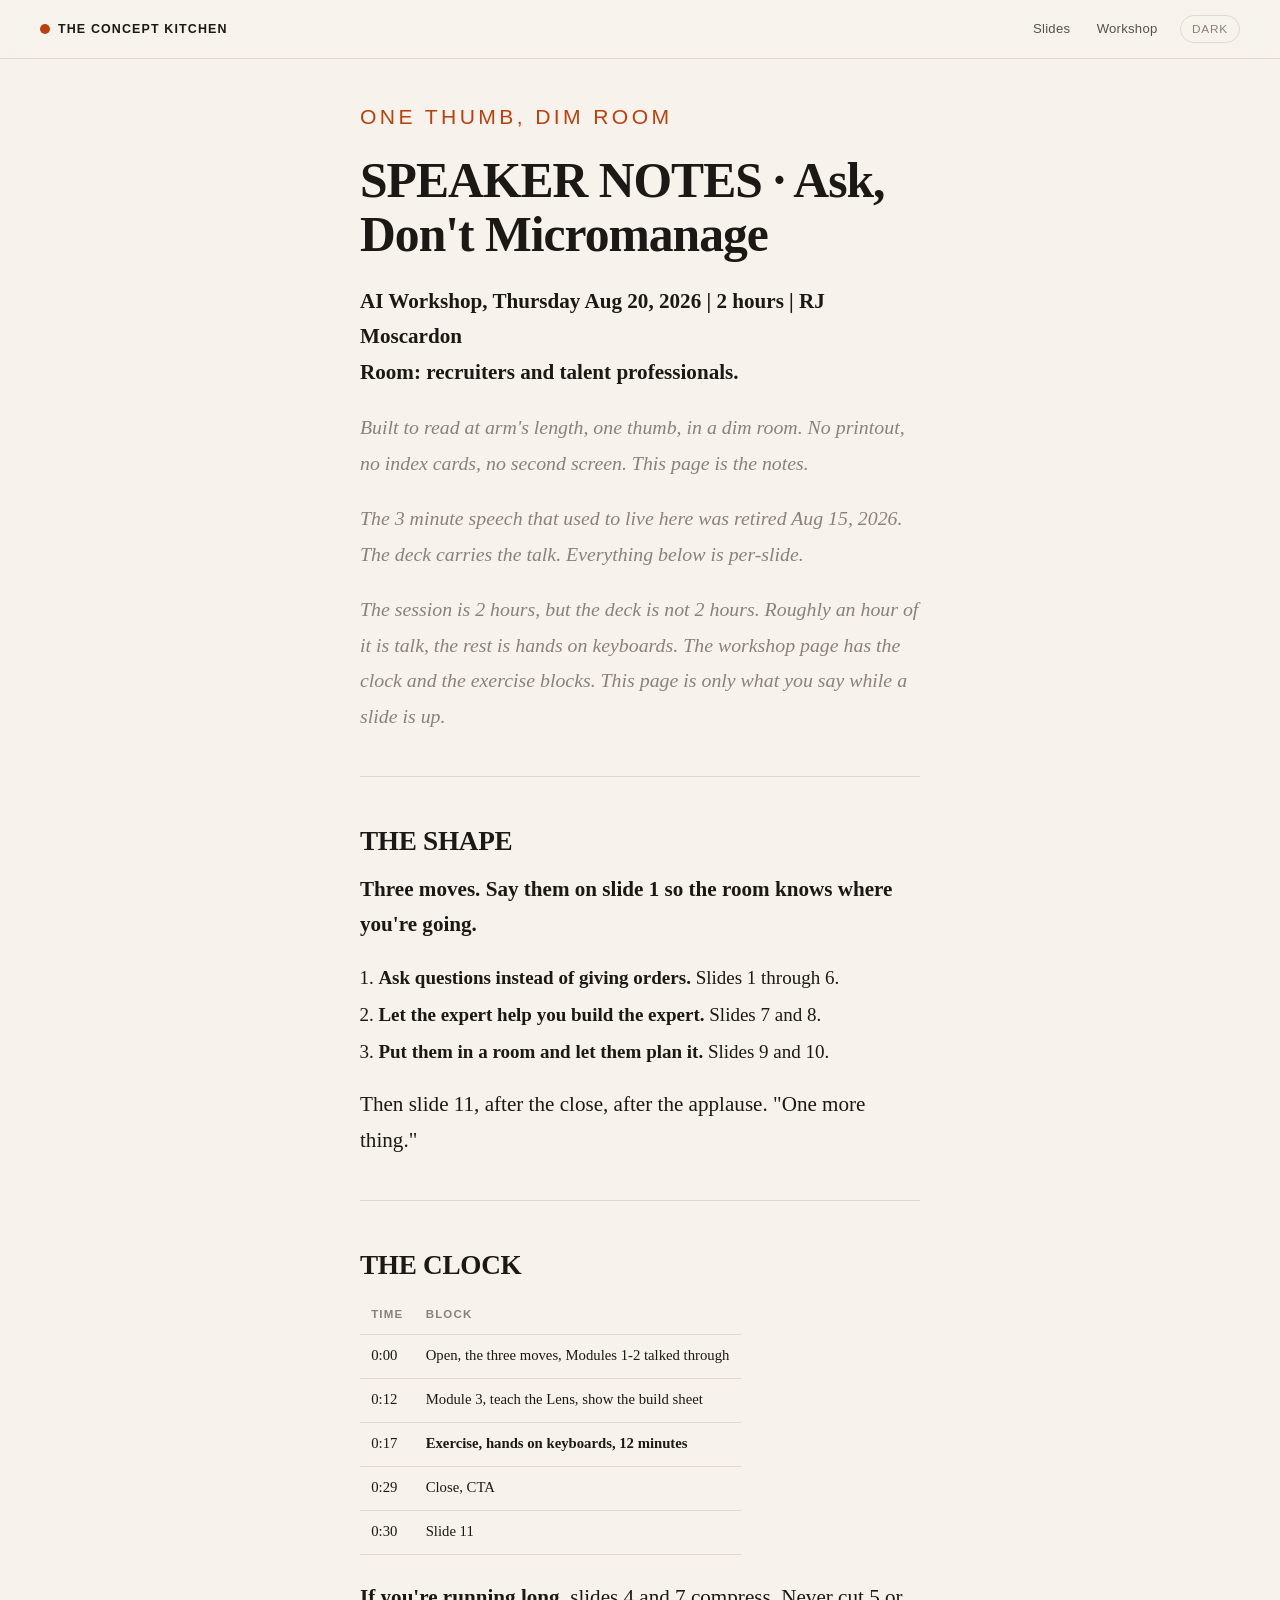
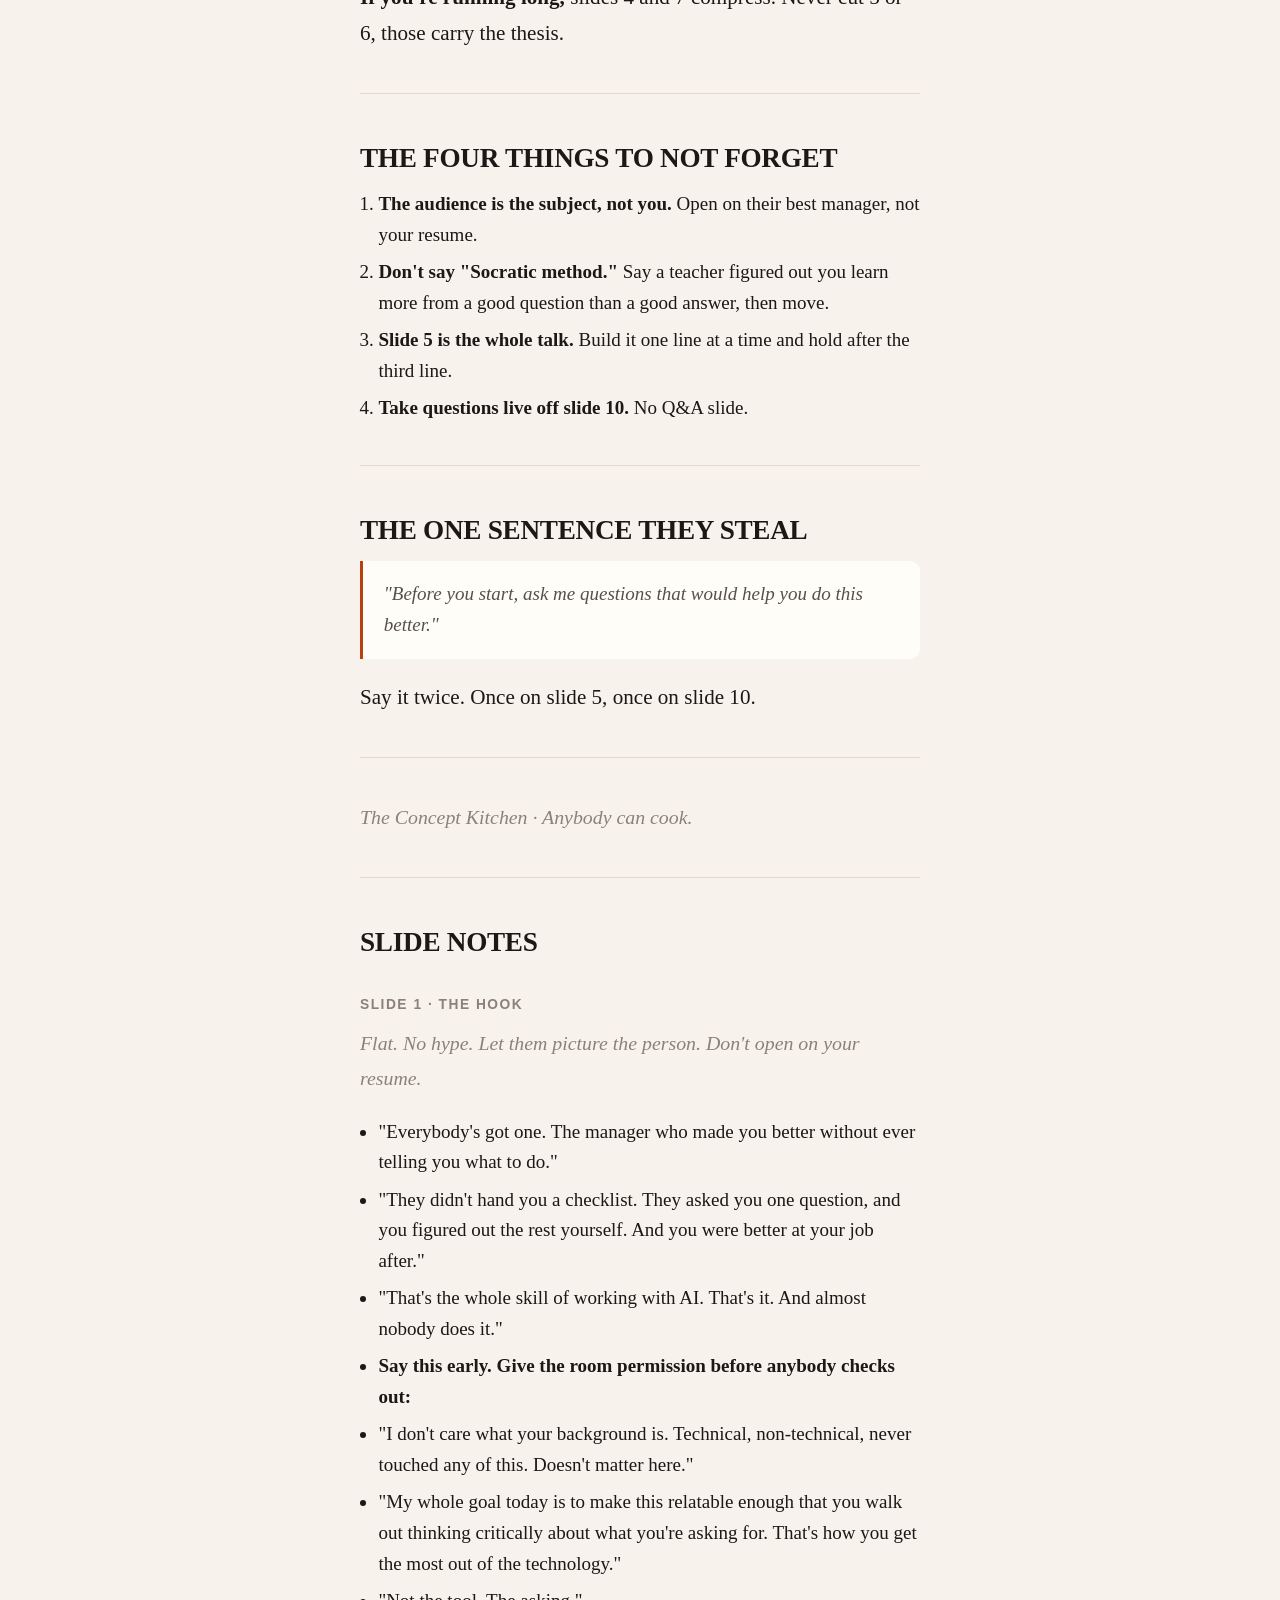
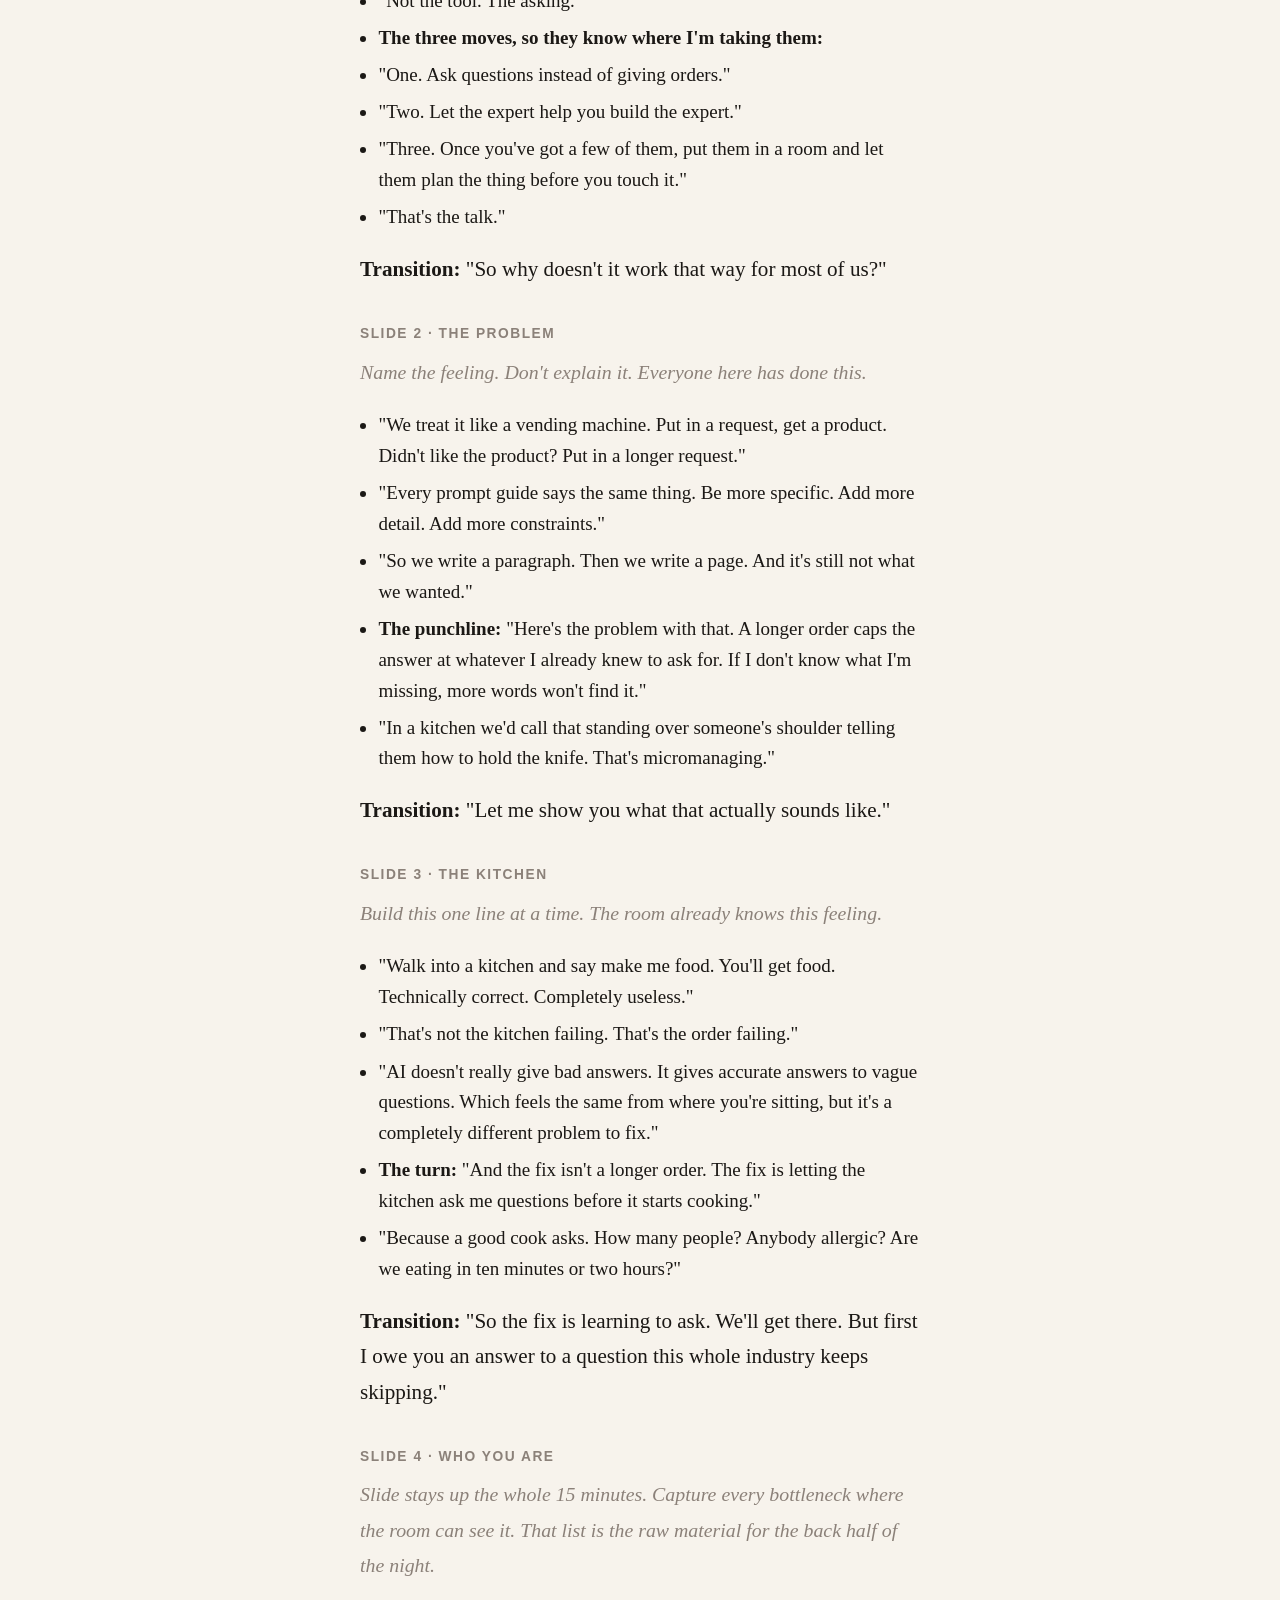
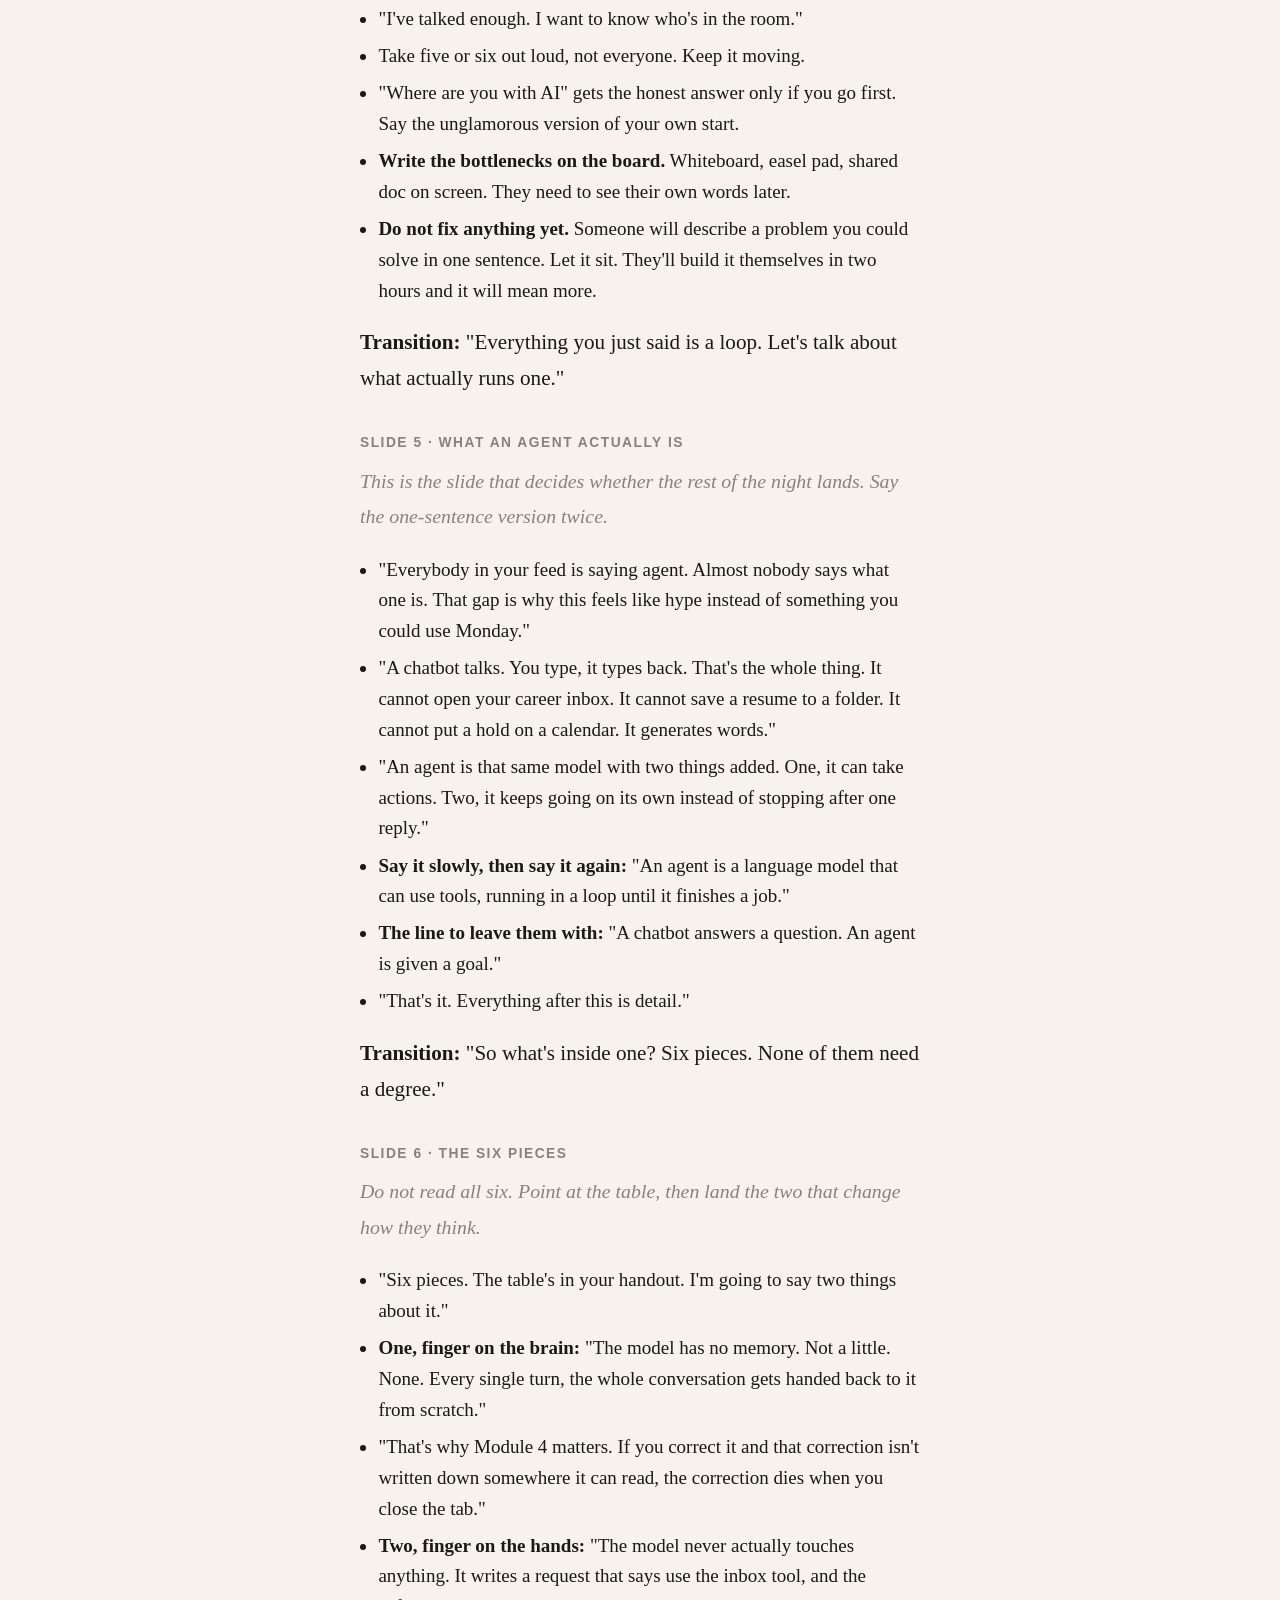
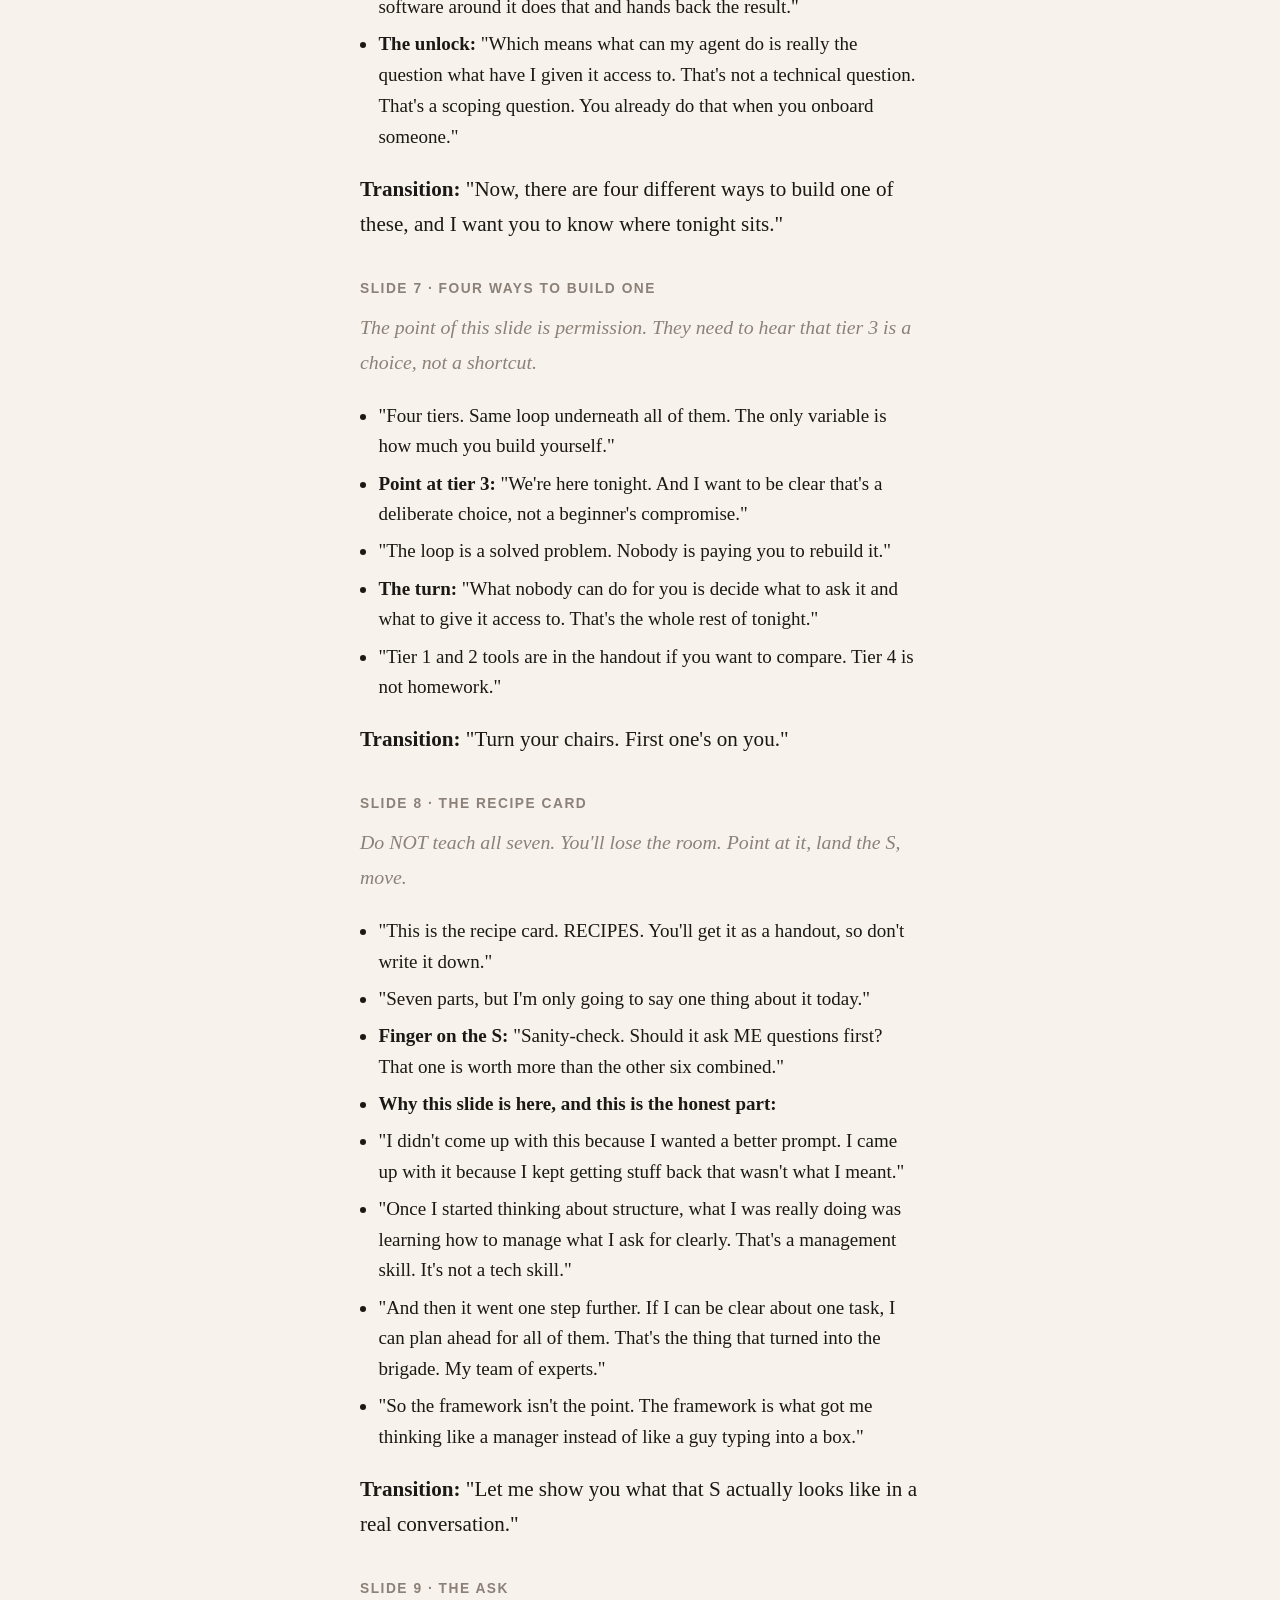
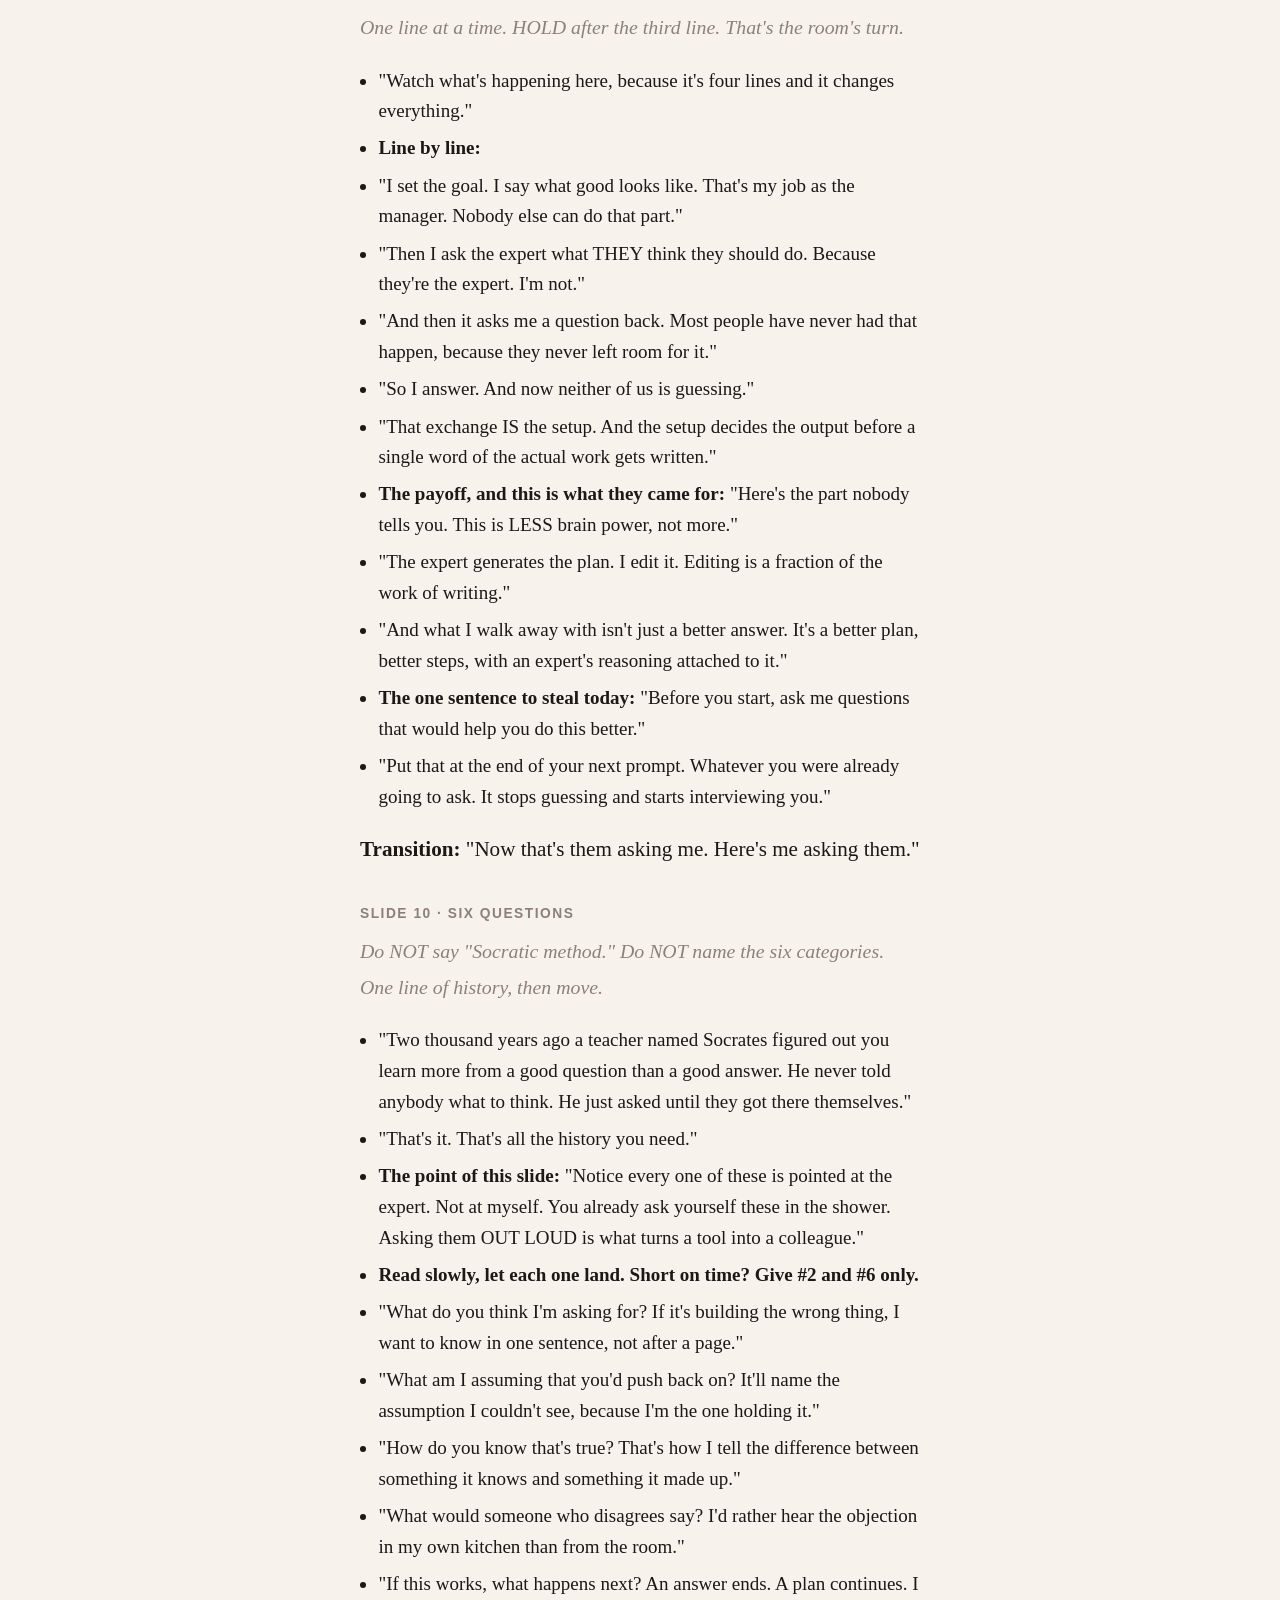
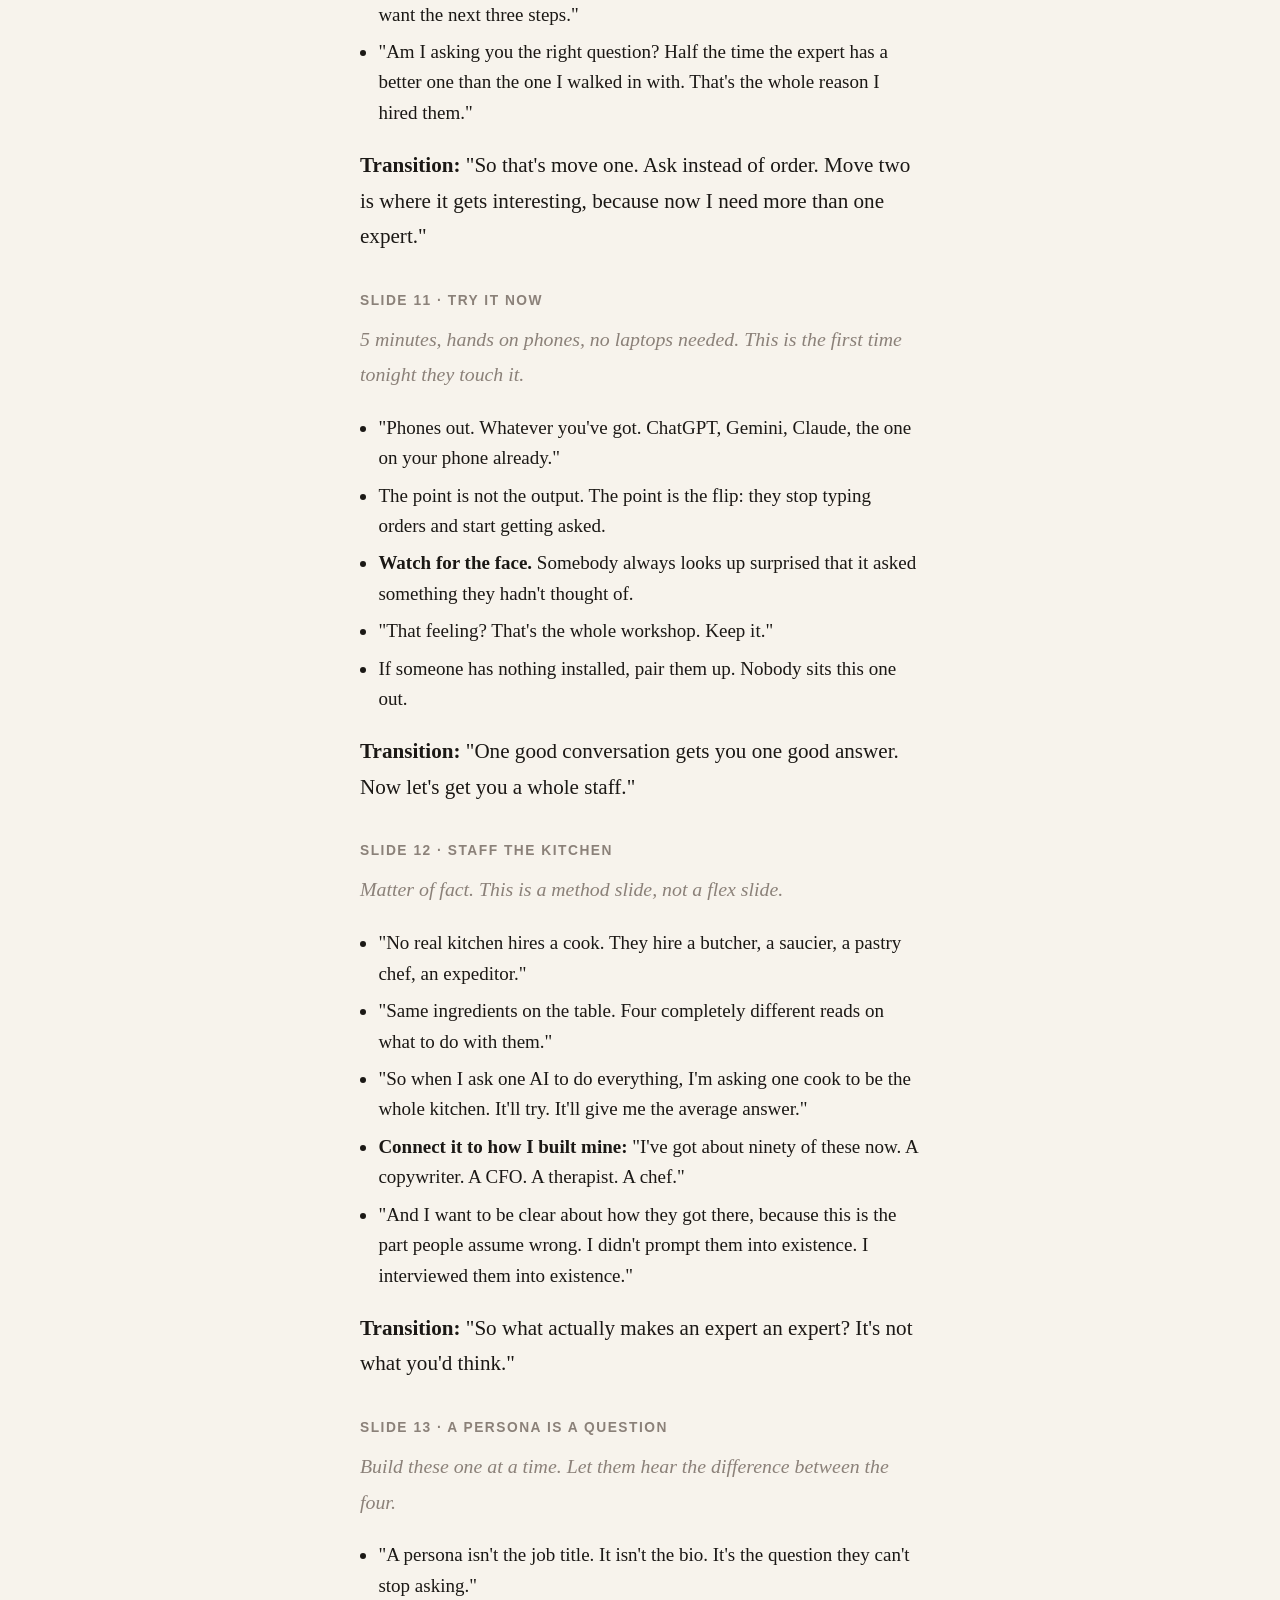
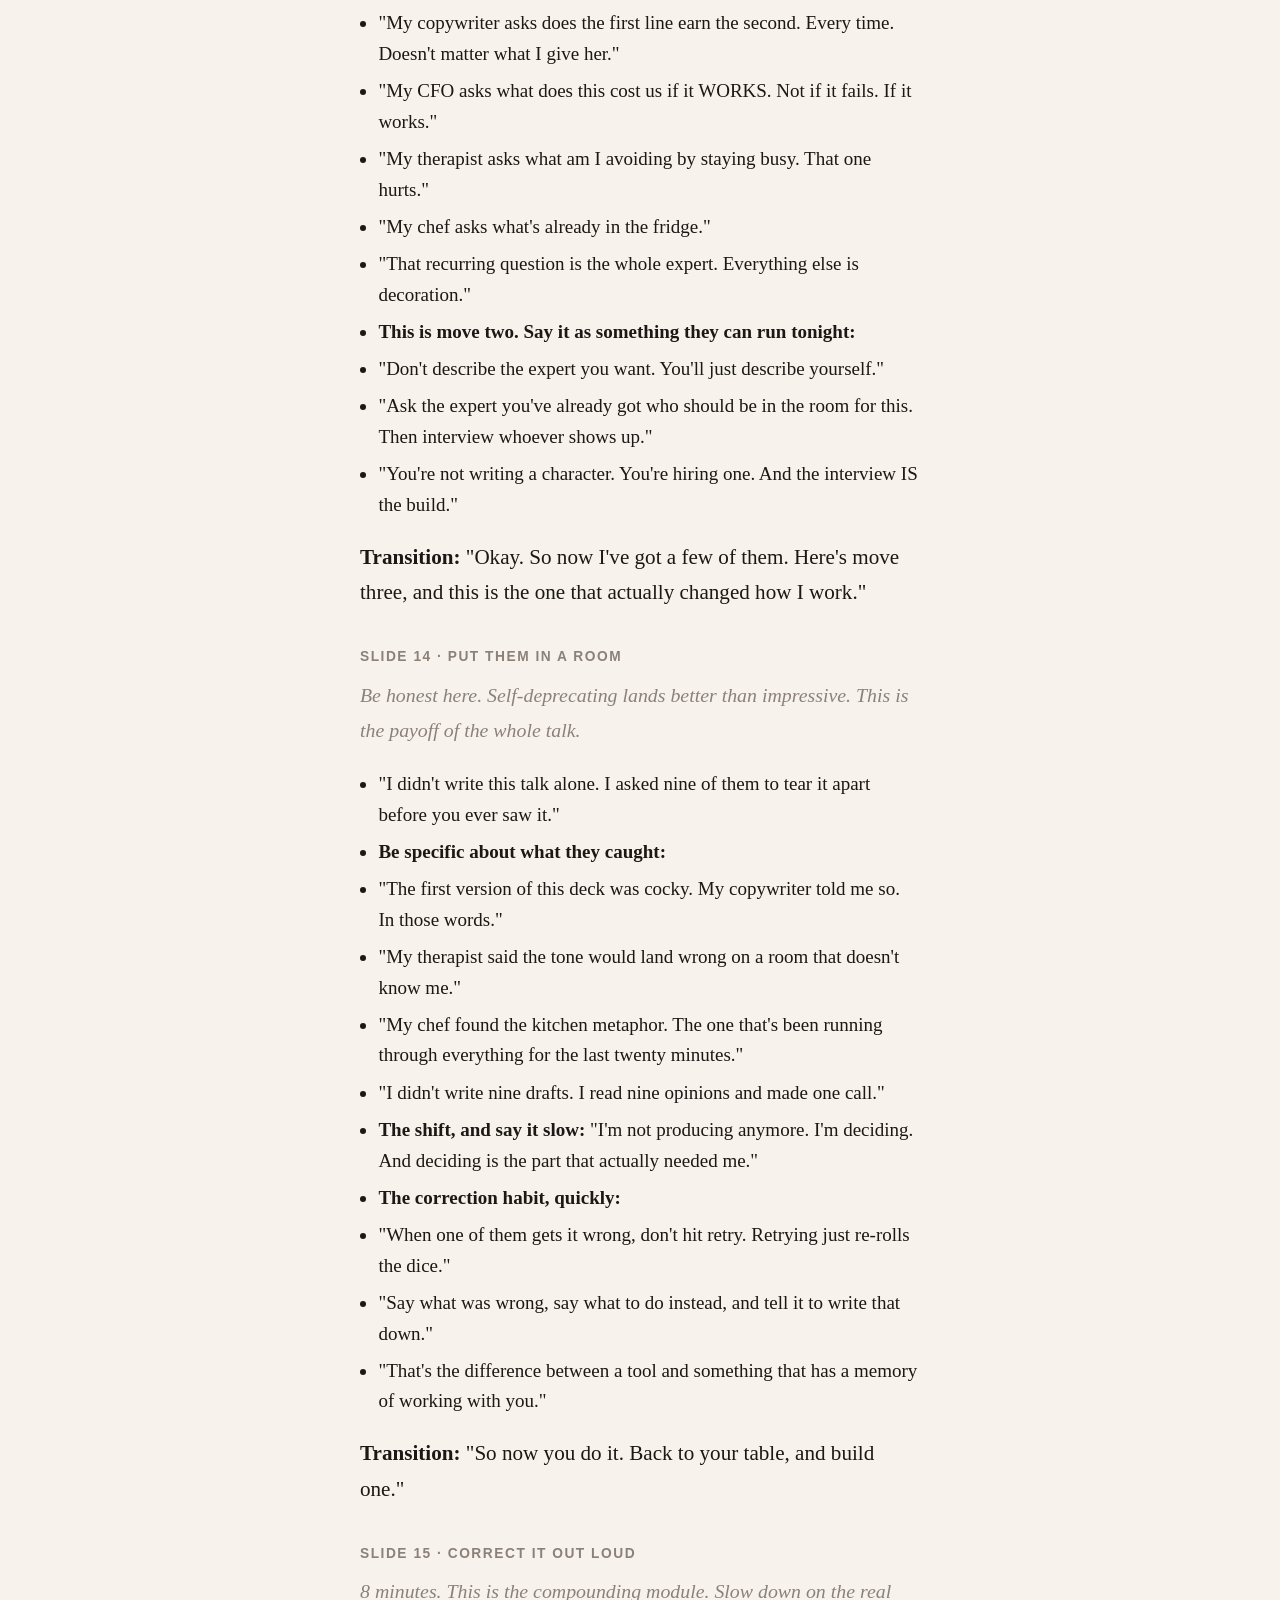
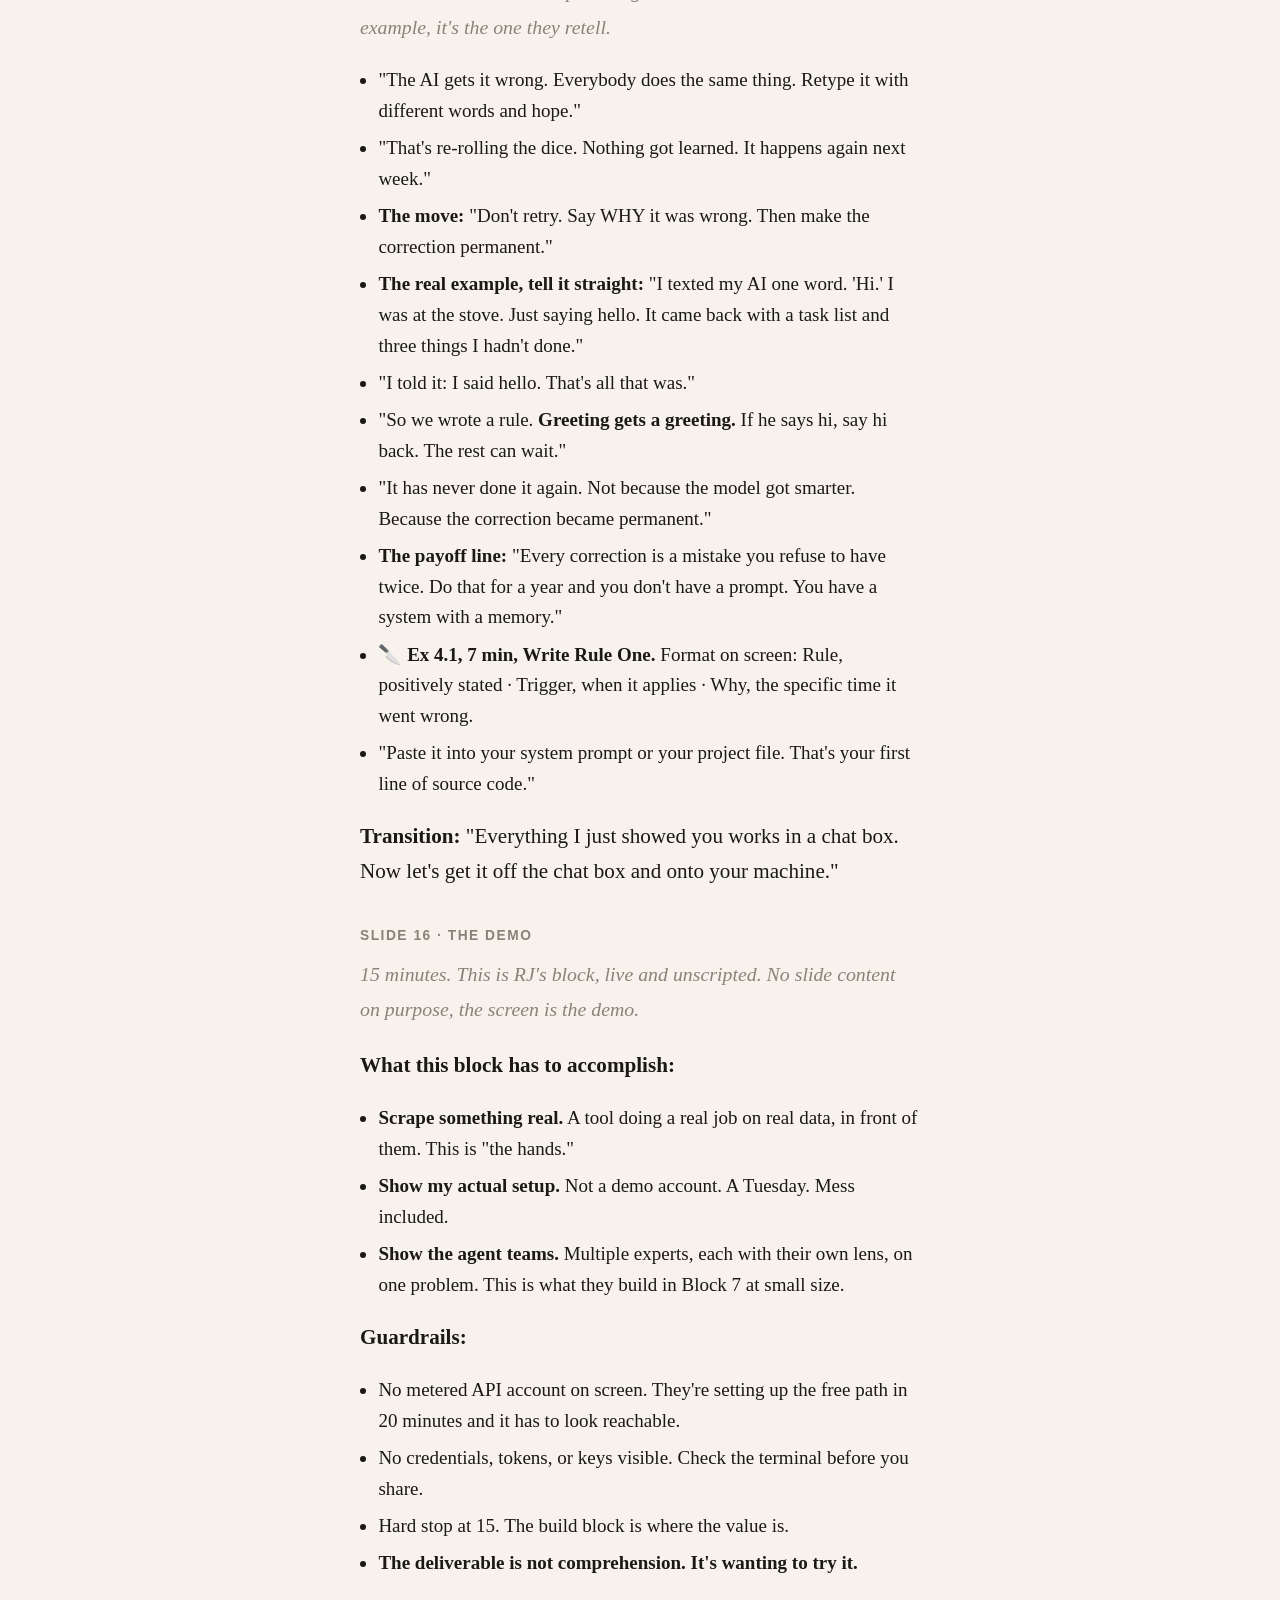
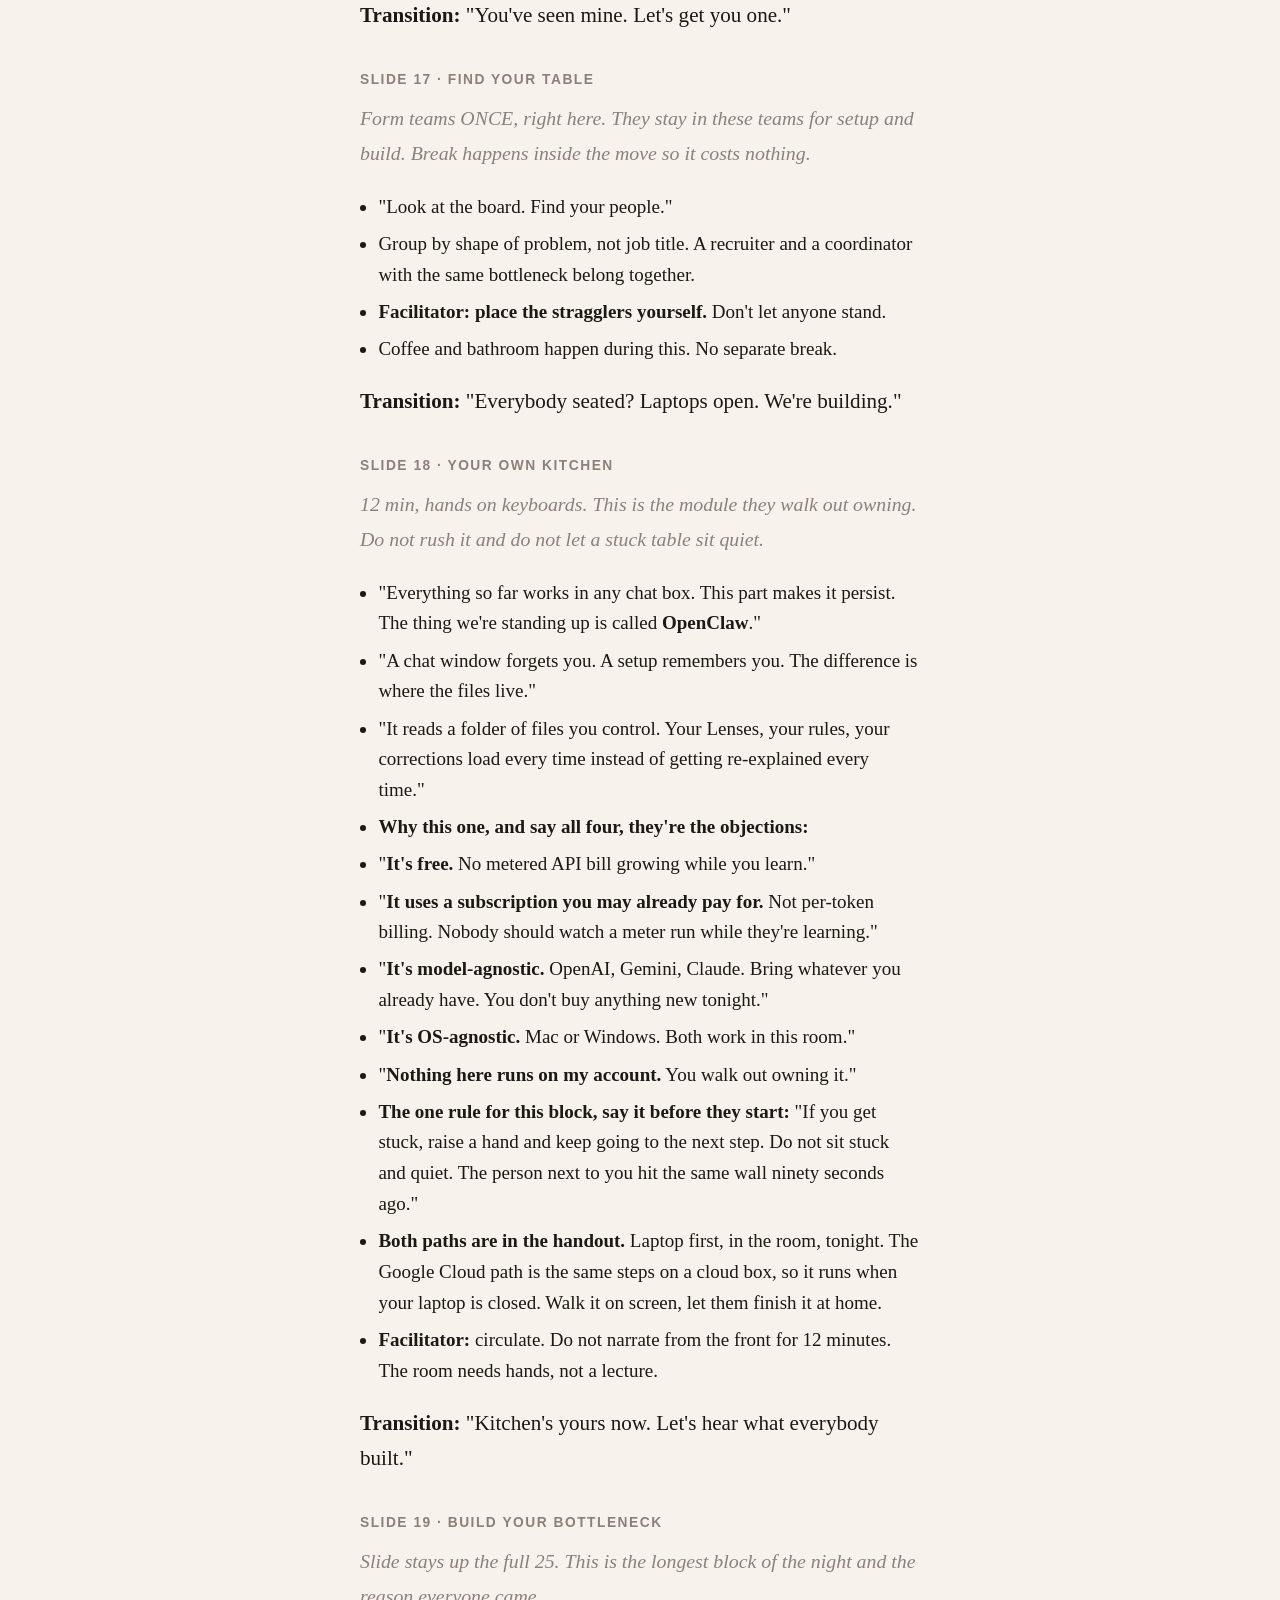
==== commit 966183be: "Restructure to RJ's run of show: 8 blocks, 22 slides, strip internal notes from public render Worksh" ====
--- a/public/notes.html
+++ b/public/notes.html
@@ -134,7 +134,17 @@
 <li>"Because a good cook asks. How many people? Anybody allergic? Are we eating in ten minutes or two hours?"</li>
 </ul>
 <p><strong>Transition:</strong> "So the fix is learning to ask. We'll get there. But first I owe you an answer to a question this whole industry keeps skipping."</p>
-<h3>SLIDE 4 · WHAT AN AGENT ACTUALLY IS</h3>
+<h3>SLIDE 4 · WHO YOU ARE</h3>
+<p><em>Slide stays up the whole 15 minutes. Capture every bottleneck where the room can see it. That list is the raw material for the back half of the night.</em></p>
+<ul>
+<li>"I've talked enough. I want to know who's in the room."</li>
+<li>Take five or six out loud, not everyone. Keep it moving.</li>
+<li>"Where are you with AI" gets the honest answer only if you go first. Say the unglamorous version of your own start.</li>
+<li><strong>Write the bottlenecks on the board.</strong> Whiteboard, easel pad, shared doc on screen. They need to see their own words later.</li>
+<li><strong>Do not fix anything yet.</strong> Someone will describe a problem you could solve in one sentence. Let it sit. They'll build it themselves in two hours and it will mean more.</li>
+</ul>
+<p><strong>Transition:</strong> "Everything you just said is a loop. Let's talk about what actually runs one."</p>
+<h3>SLIDE 5 · WHAT AN AGENT ACTUALLY IS</h3>
 <p><em>This is the slide that decides whether the rest of the night lands. Say the one-sentence version twice.</em></p>
 <ul>
 <li>"Everybody in your feed is saying agent. Almost nobody says what one is. That gap is why this feels like hype instead of something you could use Monday."</li>
@@ -145,7 +155,7 @@
 <li>"That's it. Everything after this is detail."</li>
 </ul>
 <p><strong>Transition:</strong> "So what's inside one? Six pieces. None of them need a degree."</p>
-<h3>SLIDE 5 · THE SIX PIECES</h3>
+<h3>SLIDE 6 · THE SIX PIECES</h3>
 <p><em>Do not read all six. Point at the table, then land the two that change how they think.</em></p>
 <ul>
 <li>"Six pieces. The table's in your handout. I'm going to say two things about it."</li>
@@ -155,7 +165,7 @@
 <li><strong>The unlock:</strong> "Which means what can my agent do is really the question what have I given it access to. That's not a technical question. That's a scoping question. You already do that when you onboard someone."</li>
 </ul>
 <p><strong>Transition:</strong> "Now, there are four different ways to build one of these, and I want you to know where tonight sits."</p>
-<h3>SLIDE 6 · FOUR WAYS TO BUILD ONE</h3>
+<h3>SLIDE 7 · FOUR WAYS TO BUILD ONE</h3>
 <p><em>The point of this slide is permission. They need to hear that tier 3 is a choice, not a shortcut.</em></p>
 <ul>
 <li>"Four tiers. Same loop underneath all of them. The only variable is how much you build yourself."</li>
@@ -165,16 +175,6 @@
 <li>"Tier 1 and 2 tools are in the handout if you want to compare. Tier 4 is not homework."</li>
 </ul>
 <p><strong>Transition:</strong> "Turn your chairs. First one's on you."</p>
-<h3>SLIDE 7 · BREAKOUT A</h3>
-<p><em>Slide stays up the entire 8 minutes. They need to see the task while they work.</em></p>
-<ul>
-<li>"Groups of three or four. Turn your chairs. You've got eight minutes."</li>
-<li>"Each of you name one thing you do by hand that's obviously a loop. Check, decide, do, check again. The career inbox is one. Chasing a candidate who's gone quiet is one."</li>
-<li>"Then pick ONE from your table. That's your table's problem for the rest of the night. You'll build for it later and report back at the end."</li>
-<li><strong>Facilitator, walk the room:</strong> don't let a table stall picking the "best" one. Any real one works. Every table has an answer inside 90 seconds. If a table is stuck, hand them the career inbox.</li>
-<li><strong>At 8 minutes:</strong> "Hands up if your table has one. Good. Hold onto it."</li>
-</ul>
-<p><strong>Transition:</strong> "You've all got a job you want done. Now let's talk about how to ask for it."</p>
 <h3>SLIDE 8 · THE RECIPE CARD</h3>
 <p><em>Do NOT teach all seven. You'll lose the room. Point at it, land the S, move.</em></p>
 <ul>
@@ -188,7 +188,7 @@
 <li>"So the framework isn't the point. The framework is what got me thinking like a manager instead of like a guy typing into a box."</li>
 </ul>
 <p><strong>Transition:</strong> "Let me show you what that S actually looks like in a real conversation."</p>
-<h3>SLIDE 9 · THE SETUP</h3>
+<h3>SLIDE 9 · THE ASK</h3>
 <p><em>One line at a time. HOLD after the third line. That's the room's turn.</em></p>
 <ul>
 <li>"Watch what's happening here, because it's four lines and it changes everything."</li>
@@ -220,7 +220,17 @@
 <li>"Am I asking you the right question? Half the time the expert has a better one than the one I walked in with. That's the whole reason I hired them."</li>
 </ul>
 <p><strong>Transition:</strong> "So that's move one. Ask instead of order. Move two is where it gets interesting, because now I need more than one expert."</p>
-<h3>SLIDE 11 · STAFF THE KITCHEN</h3>
+<h3>SLIDE 11 · TRY IT NOW</h3>
+<p><em>5 minutes, hands on phones, no laptops needed. This is the first time tonight they touch it.</em></p>
+<ul>
+<li>"Phones out. Whatever you've got. ChatGPT, Gemini, Claude, the one on your phone already."</li>
+<li>The point is not the output. The point is the flip: they stop typing orders and start getting asked.</li>
+<li><strong>Watch for the face.</strong> Somebody always looks up surprised that it asked something they hadn't thought of.</li>
+<li>"That feeling? That's the whole workshop. Keep it."</li>
+<li>If someone has nothing installed, pair them up. Nobody sits this one out.</li>
+</ul>
+<p><strong>Transition:</strong> "One good conversation gets you one good answer. Now let's get you a whole staff."</p>
+<h3>SLIDE 12 · STAFF THE KITCHEN</h3>
 <p><em>Matter of fact. This is a method slide, not a flex slide.</em></p>
 <ul>
 <li>"No real kitchen hires a cook. They hire a butcher, a saucier, a pastry chef, an expeditor."</li>
@@ -230,7 +240,7 @@
 <li>"And I want to be clear about how they got there, because this is the part people assume wrong. I didn't prompt them into existence. I interviewed them into existence."</li>
 </ul>
 <p><strong>Transition:</strong> "So what actually makes an expert an expert? It's not what you'd think."</p>
-<h3>SLIDE 12 · A PERSONA IS A QUESTION</h3>
+<h3>SLIDE 13 · A PERSONA IS A QUESTION</h3>
 <p><em>Build these one at a time. Let them hear the difference between the four.</em></p>
 <ul>
 <li>"A persona isn't the job title. It isn't the bio. It's the question they can't stop asking."</li>
@@ -245,7 +255,7 @@
 <li>"You're not writing a character. You're hiring one. And the interview IS the build."</li>
 </ul>
 <p><strong>Transition:</strong> "Okay. So now I've got a few of them. Here's move three, and this is the one that actually changed how I work."</p>
-<h3>SLIDE 13 · PUT THEM IN A ROOM</h3>
+<h3>SLIDE 14 · PUT THEM IN A ROOM</h3>
 <p><em>Be honest here. Self-deprecating lands better than impressive. This is the payoff of the whole talk.</em></p>
 <ul>
 <li>"I didn't write this talk alone. I asked nine of them to tear it apart before you ever saw it."</li>
@@ -261,19 +271,6 @@
 <li>"That's the difference between a tool and something that has a memory of working with you."</li>
 </ul>
 <p><strong>Transition:</strong> "So now you do it. Back to your table, and build one."</p>
-<h3>SLIDE 14 · BREAKOUT B</h3>
-<p><em>Slide stays up the full 10 minutes. One laptop per table is enough. Do not let them all open laptops, it kills the talking.</em></p>
-<ul>
-<li>"Back to your table. Ten minutes. One laptop open per table, that's plenty."</li>
-<li>"Take the loop you picked at the start of the night. Build one expert for it, together."</li>
-<li>"Step one, name who you'd hire. Not a job title. The one thing that person would always catch that everyone else misses."</li>
-<li>"Step two, interview them into existence. Same move I just showed you. Let the AI ask your table the questions. Answer them out loud so you hear each other."</li>
-<li>"Step three, land on their one question."</li>
-<li><strong>Facilitator, and this is the real coaching:</strong> the disagreement inside the table IS the point. When two recruiters at one table define "qualified" differently, that's the exact ambiguity the Lens exists to settle. Say that out loud to any table that hits it.</li>
-<li><strong>If a table has no working laptop, say this and move on:</strong> "Do it out loud. One of you plays the expert, the rest interview them. You'll get the same answer, you'll just get it faster." The interview is the exercise. The laptop is a convenience. Nothing about this step requires a machine, and the setup module hasn't run yet, so expect at least one table here.</li>
-<li><strong>At 10 minutes:</strong> "Don't lose it. You're reporting that out at the end."</li>
-</ul>
-<p><strong>Transition:</strong> "Hold onto those. Two more things I want to show you first, then I want to hear all of them."</p>
 <h3>SLIDE 15 · CORRECT IT OUT LOUD</h3>
 <p><em>8 minutes. This is the compounding module. Slow down on the real example, it's the one they retell.</em></p>
 <ul>
@@ -289,7 +286,32 @@
 <li>"Paste it into your system prompt or your project file. That's your first line of source code."</li>
 </ul>
 <p><strong>Transition:</strong> "Everything I just showed you works in a chat box. Now let's get it off the chat box and onto your machine."</p>
-<h3>SLIDE 16 · YOUR OWN KITCHEN</h3>
+<h3>SLIDE 16 · THE DEMO</h3>
+<p><em>15 minutes. This is RJ's block, live and unscripted. No slide content on purpose, the screen is the demo.</em></p>
+<p><strong>What this block has to accomplish:</strong></p>
+<ul>
+<li><strong>Scrape something real.</strong> A tool doing a real job on real data, in front of them. This is "the hands."</li>
+<li><strong>Show my actual setup.</strong> Not a demo account. A Tuesday. Mess included.</li>
+<li><strong>Show the agent teams.</strong> Multiple experts, each with their own lens, on one problem. This is what they build in Block 7 at small size.</li>
+</ul>
+<p><strong>Guardrails:</strong></p>
+<ul>
+<li>No metered API account on screen. They're setting up the free path in 20 minutes and it has to look reachable.</li>
+<li>No credentials, tokens, or keys visible. Check the terminal before you share.</li>
+<li>Hard stop at 15. The build block is where the value is.</li>
+<li><strong>The deliverable is not comprehension. It's wanting to try it.</strong></li>
+</ul>
+<p><strong>Transition:</strong> "You've seen mine. Let's get you one."</p>
+<h3>SLIDE 17 · FIND YOUR TABLE</h3>
+<p><em>Form teams ONCE, right here. They stay in these teams for setup and build. Break happens inside the move so it costs nothing.</em></p>
+<ul>
+<li>"Look at the board. Find your people."</li>
+<li>Group by shape of problem, not job title. A recruiter and a coordinator with the same bottleneck belong together.</li>
+<li><strong>Facilitator: place the stragglers yourself.</strong> Don't let anyone stand.</li>
+<li>Coffee and bathroom happen during this. No separate break.</li>
+</ul>
+<p><strong>Transition:</strong> "Everybody seated? Laptops open. We're building."</p>
+<h3>SLIDE 18 · YOUR OWN KITCHEN</h3>
 <p><em>12 min, hands on keyboards. This is the module they walk out owning. Do not rush it and do not let a stuck table sit quiet.</em></p>
 <ul>
 <li>"Everything so far works in any chat box. This part makes it persist. The thing we're standing up is called <strong>OpenClaw</strong>."</li>
@@ -306,17 +328,26 @@
 <li><strong>Facilitator:</strong> circulate. Do not narrate from the front for 12 minutes. The room needs hands, not a lecture.</li>
 </ul>
 <p><strong>Transition:</strong> "Kitchen's yours now. Let's hear what everybody built."</p>
-<h3>SLIDE 17 · BREAKOUT C</h3>
-<p><em>This is the last thing the room does together.</em></p>
-<ul>
-<li>"Every table, one sentence. Our loop was blank, our expert asks blank. That's it."</li>
-<li>"Two blanks. No preamble, no windup."</li>
-<li><strong>Why this is last, say it before you start:</strong> "You're about to hear seven or eight versions of your own job, described by people sitting in different seats than you. Some table is going to name a loop you didn't know was a loop. Take that one home too."</li>
-<li><strong>Facilitator:</strong> cut anyone past two sentences, warmly. The constraint is what makes the room actually hear all of them. Eight tables at 30 seconds is four minutes. Eight tables unmanaged is fifteen.</li>
-<li><strong>After the last table:</strong> "That's the room. Every one of those was built in ten minutes by someone who didn't write code."</li>
-</ul>
-<p><strong>Transition:</strong> "So let me tell you where all ninety of mine actually came from, because it's not what people assume."</p>
-<h3>SLIDE 18 · THE CLOSE</h3>
+<h3>SLIDE 19 · BUILD YOUR BOTTLENECK</h3>
+<p><em>Slide stays up the full 25. This is the longest block of the night and the reason everyone came.</em></p>
+<ul>
+<li>"This is the part that matters. I'll be walking."</li>
+<li><strong>Facilitator, circulate constantly.</strong> Don't hover at the front. Every table gets you at least twice.</li>
+<li>Common stall: writing the expert too generically. "Recruiting expert" does nothing. "Screens for the three things that actually get someone hired here, and refuses to score on years of experience" does everything.</li>
+<li>Second stall: they ask it something and accept the first answer. Push them to correct it once, out loud.</li>
+<li><strong>At 20 minutes:</strong> "Five left. Get one thing working, not three things perfect."</li>
+</ul>
+<p><strong>Transition:</strong> "Hands up if it did something useful. Tell me what happened."</p>
+<h3>SLIDE 20 · REPORT BACK</h3>
+<p><em>5 minutes. Fast. This is the proof, in their words, not mine.</em></p>
+<ul>
+<li>"Thirty seconds. What was the loop, what did it do, what surprised you."</li>
+<li><strong>Take the surprises seriously.</strong> That's the curiosity showing up on its own and it's the whole point of the night.</li>
+<li>If something didn't work, say so out loud and name why. A room that only hears wins doesn't believe any of them.</li>
+<li><strong>Do not let this run long.</strong> Five minutes, then the close.</li>
+</ul>
+<p><strong>Transition:</strong> "Here's the one thing I want you to take home."</p>
+<h3>SLIDE 21 · THE CLOSE</h3>
 <p><em>This is the slide people photograph. HOLD it. Tell the story in order and keep it plain.</em></p>
 <ul>
 <li>"I never sat down and designed a team. That's not what happened."</li>
@@ -336,7 +367,7 @@
 <li>"And the one thing to do tomorrow, before you even think about building a team. Add one sentence to your next prompt. Before you start, ask me questions that would help you do this better."</li>
 <li><em>No Q&amp;A slide. Take questions live off this one.</em></li>
 </ul>
-<h3>SLIDE 19 · POST-CREDITS</h3>
+<h3>SLIDE 22 · POST-CREDITS</h3>
 <p><em>Wait for the applause to start dying. Then this slide. Say "one more thing" and let them laugh, they'll get the bit. Fifteen seconds. Don't sell it, invite them.</em></p>
 <ul>
 <li>"One more thing."</li>
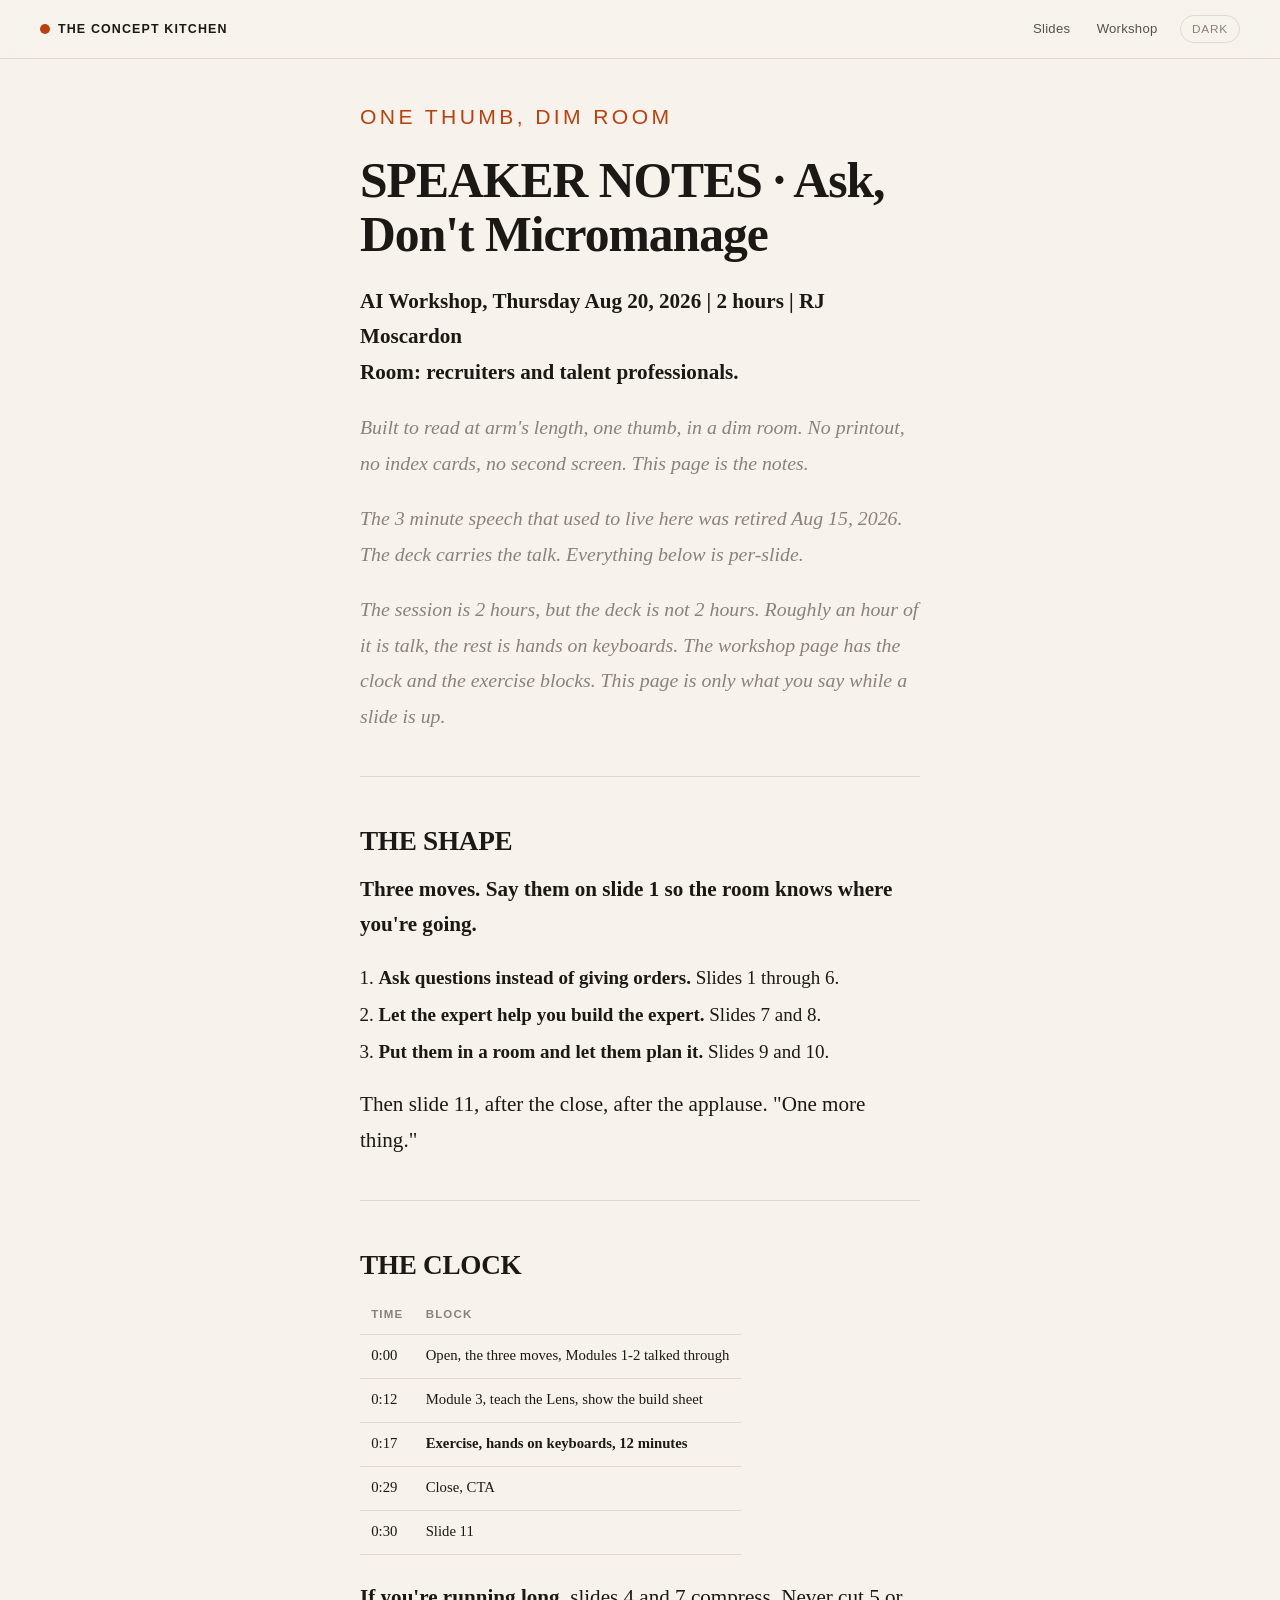
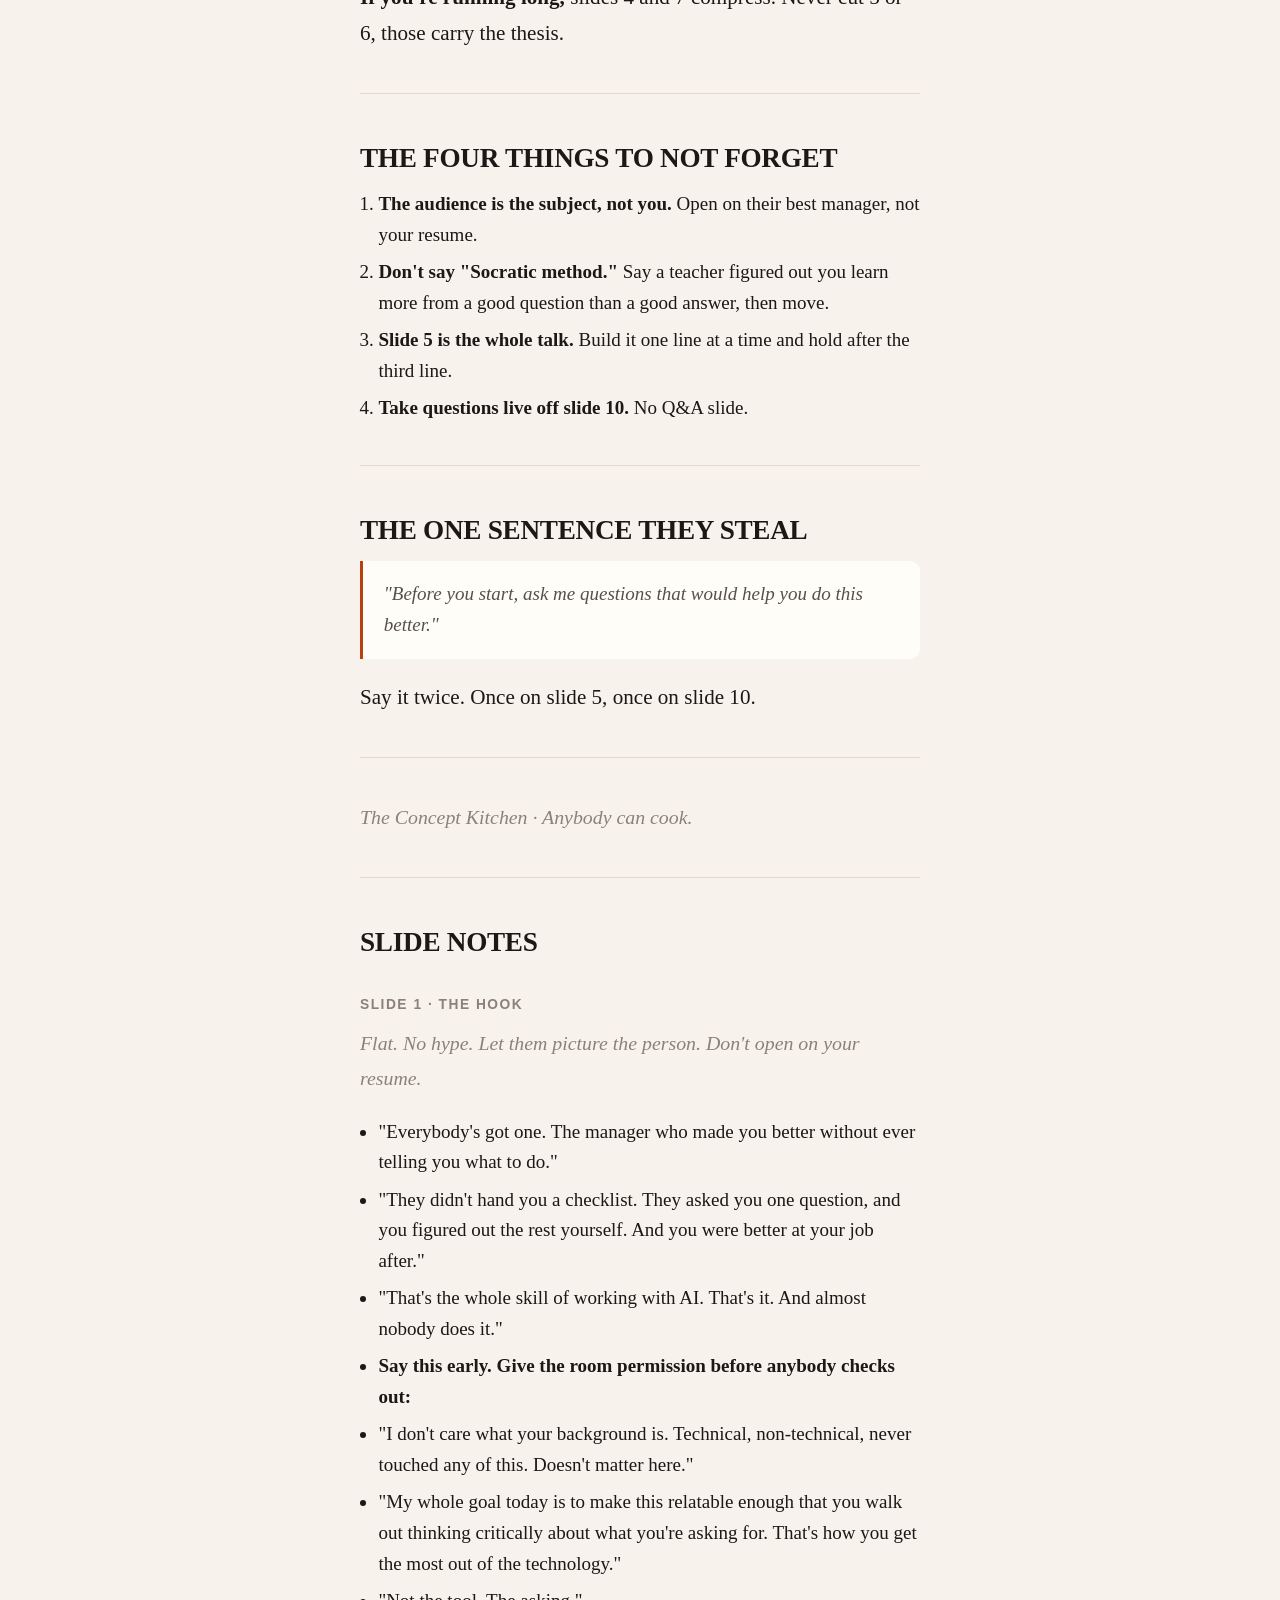
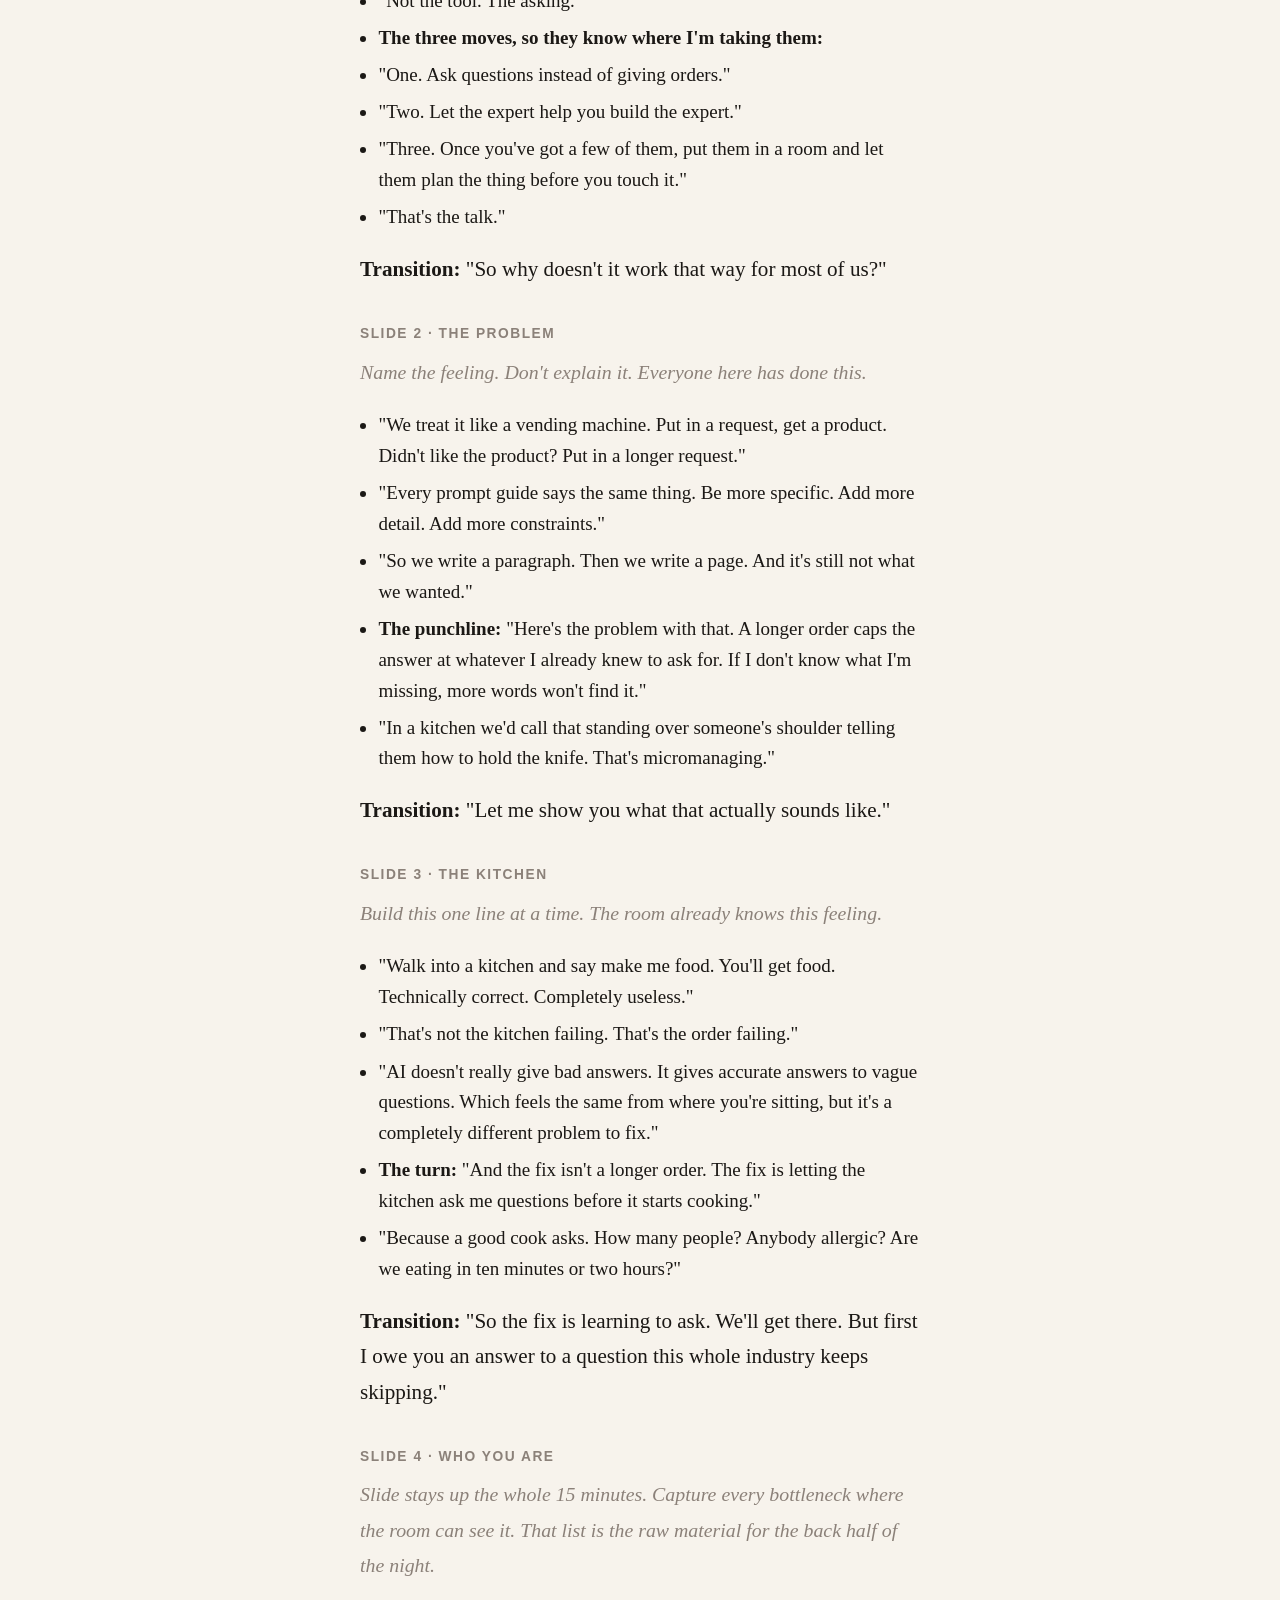
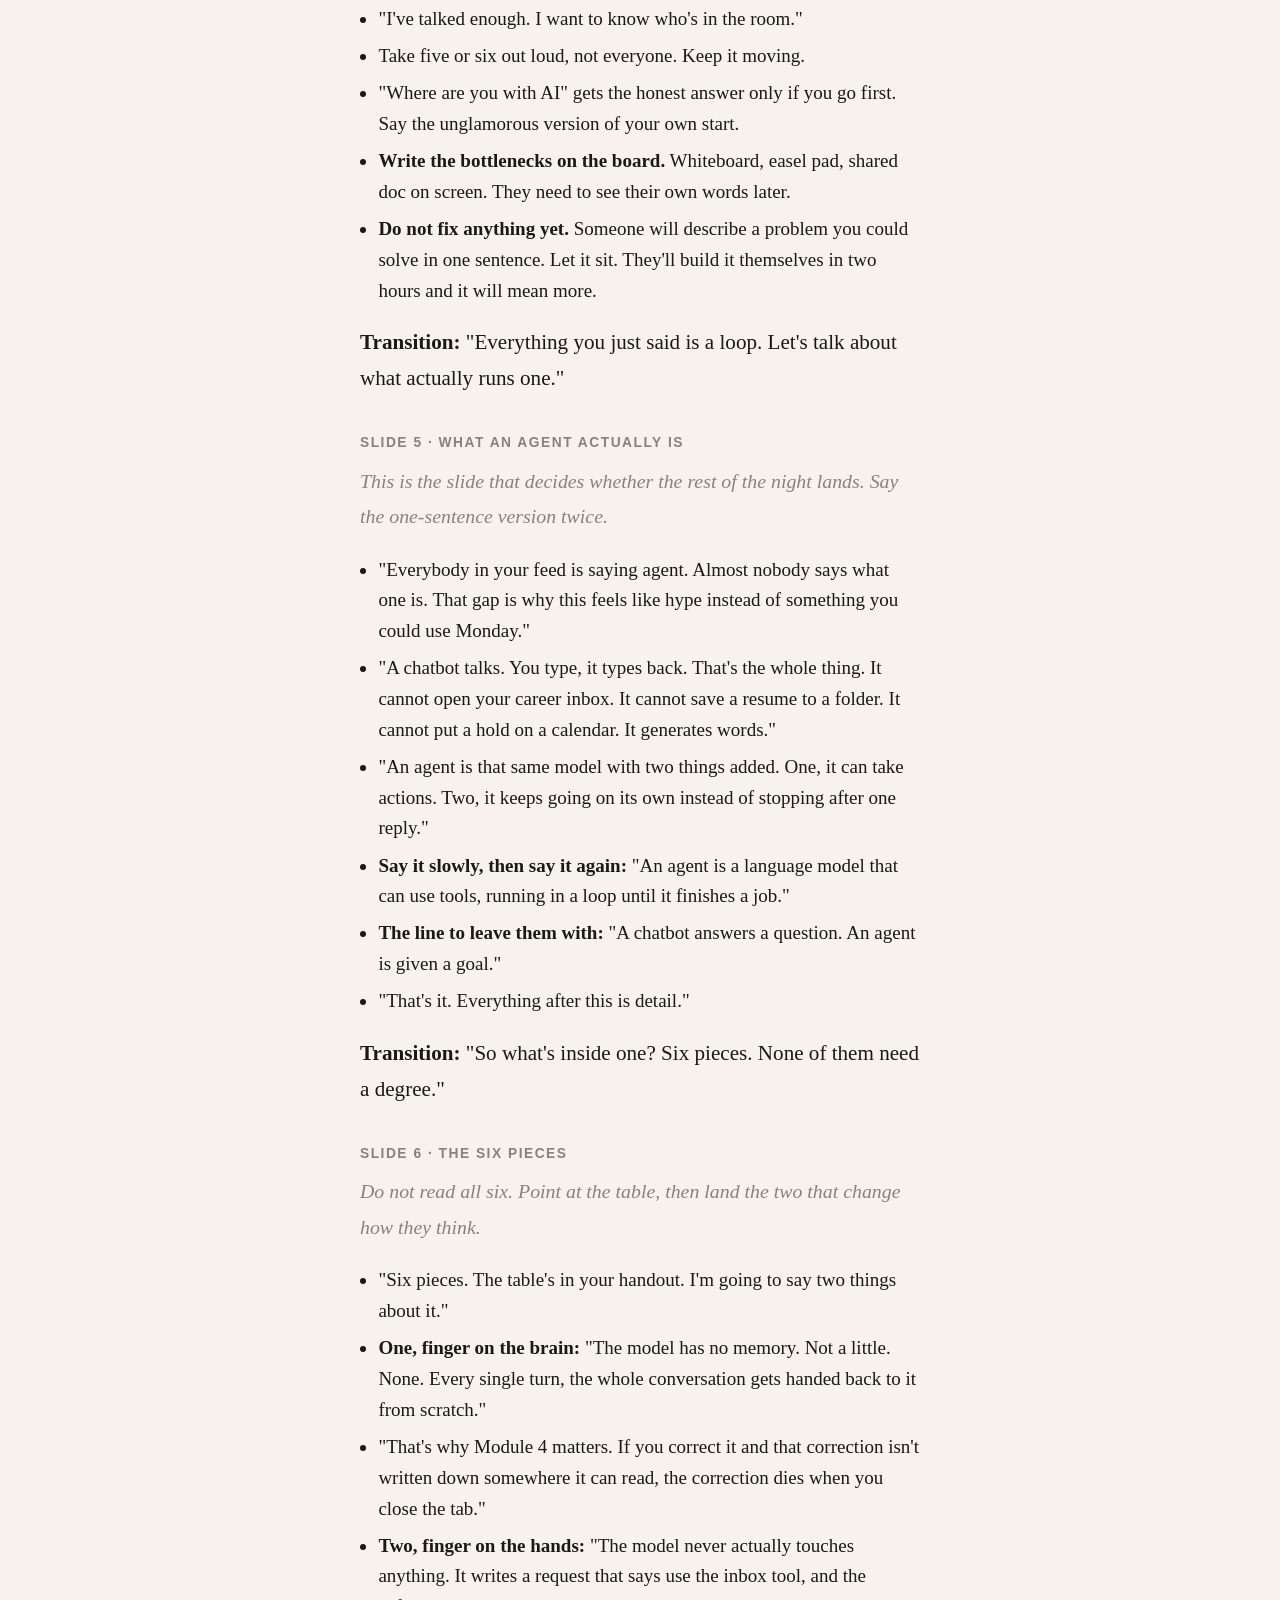
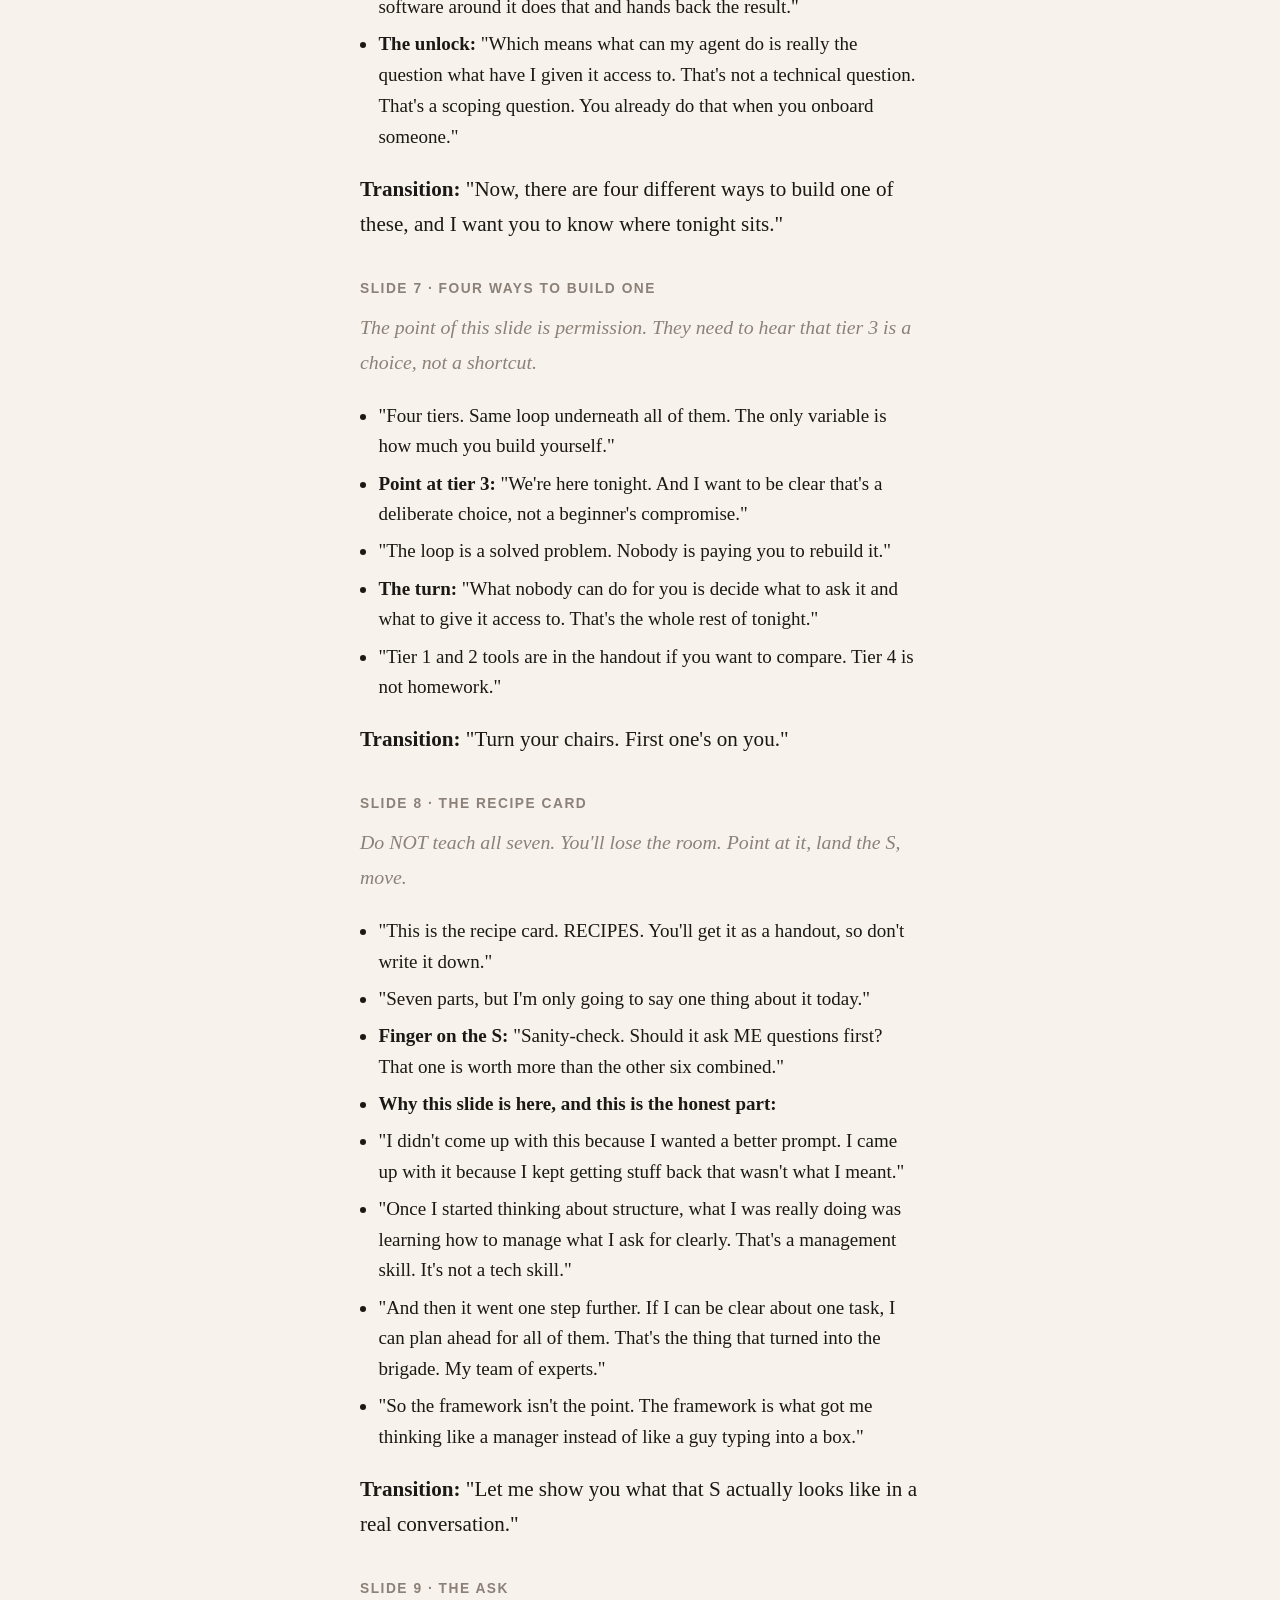
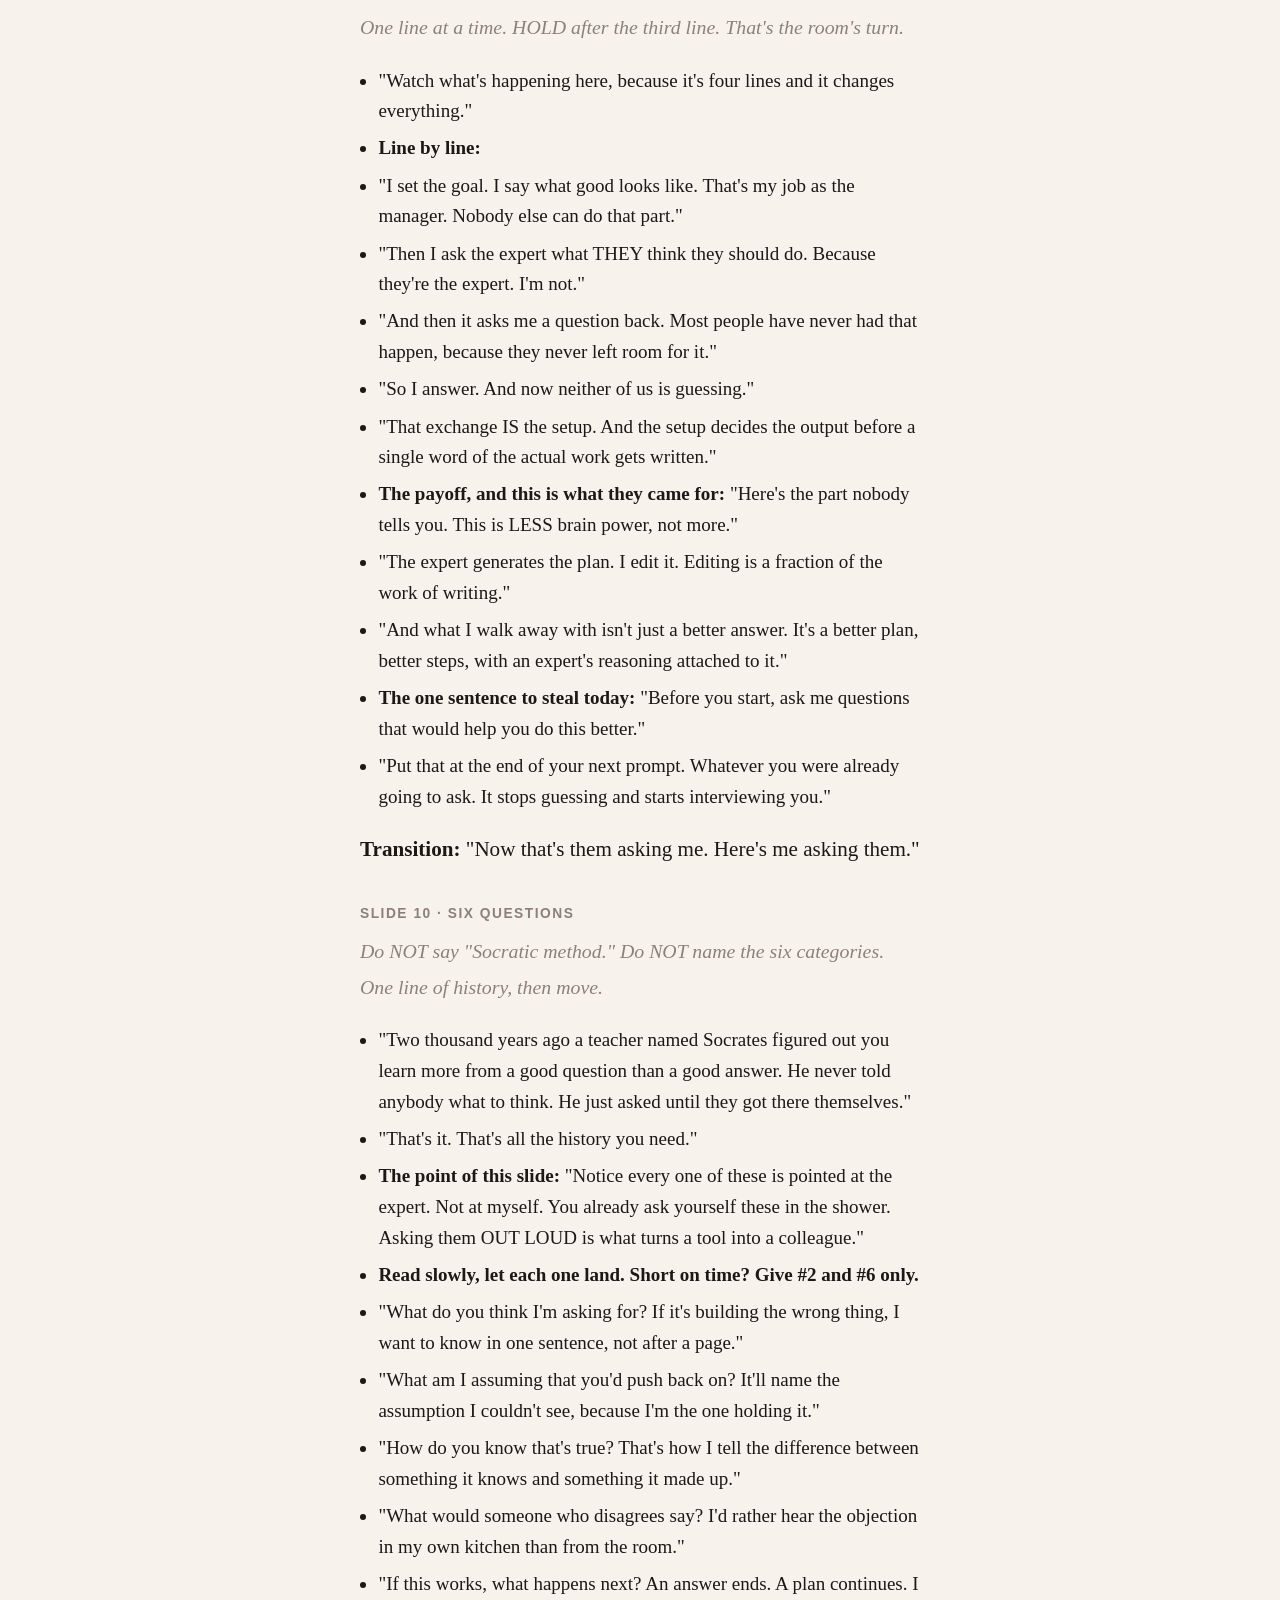
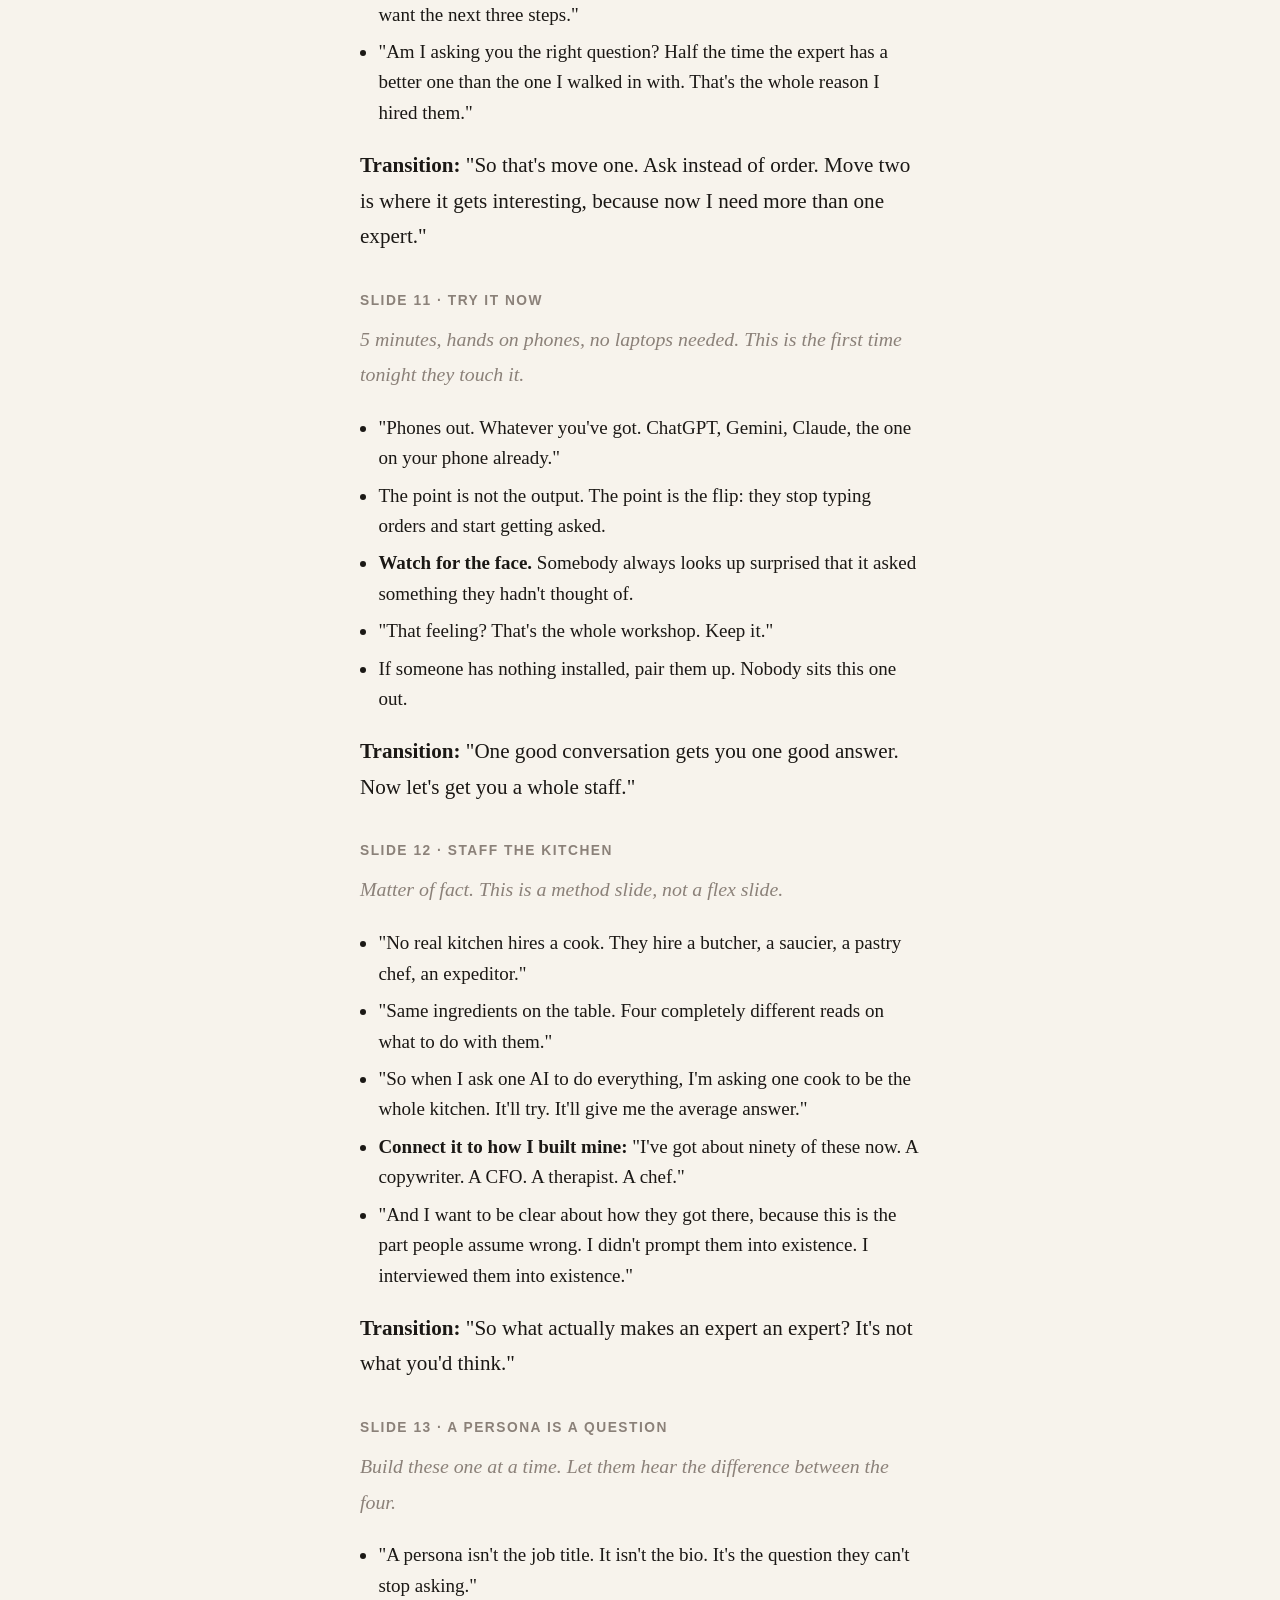
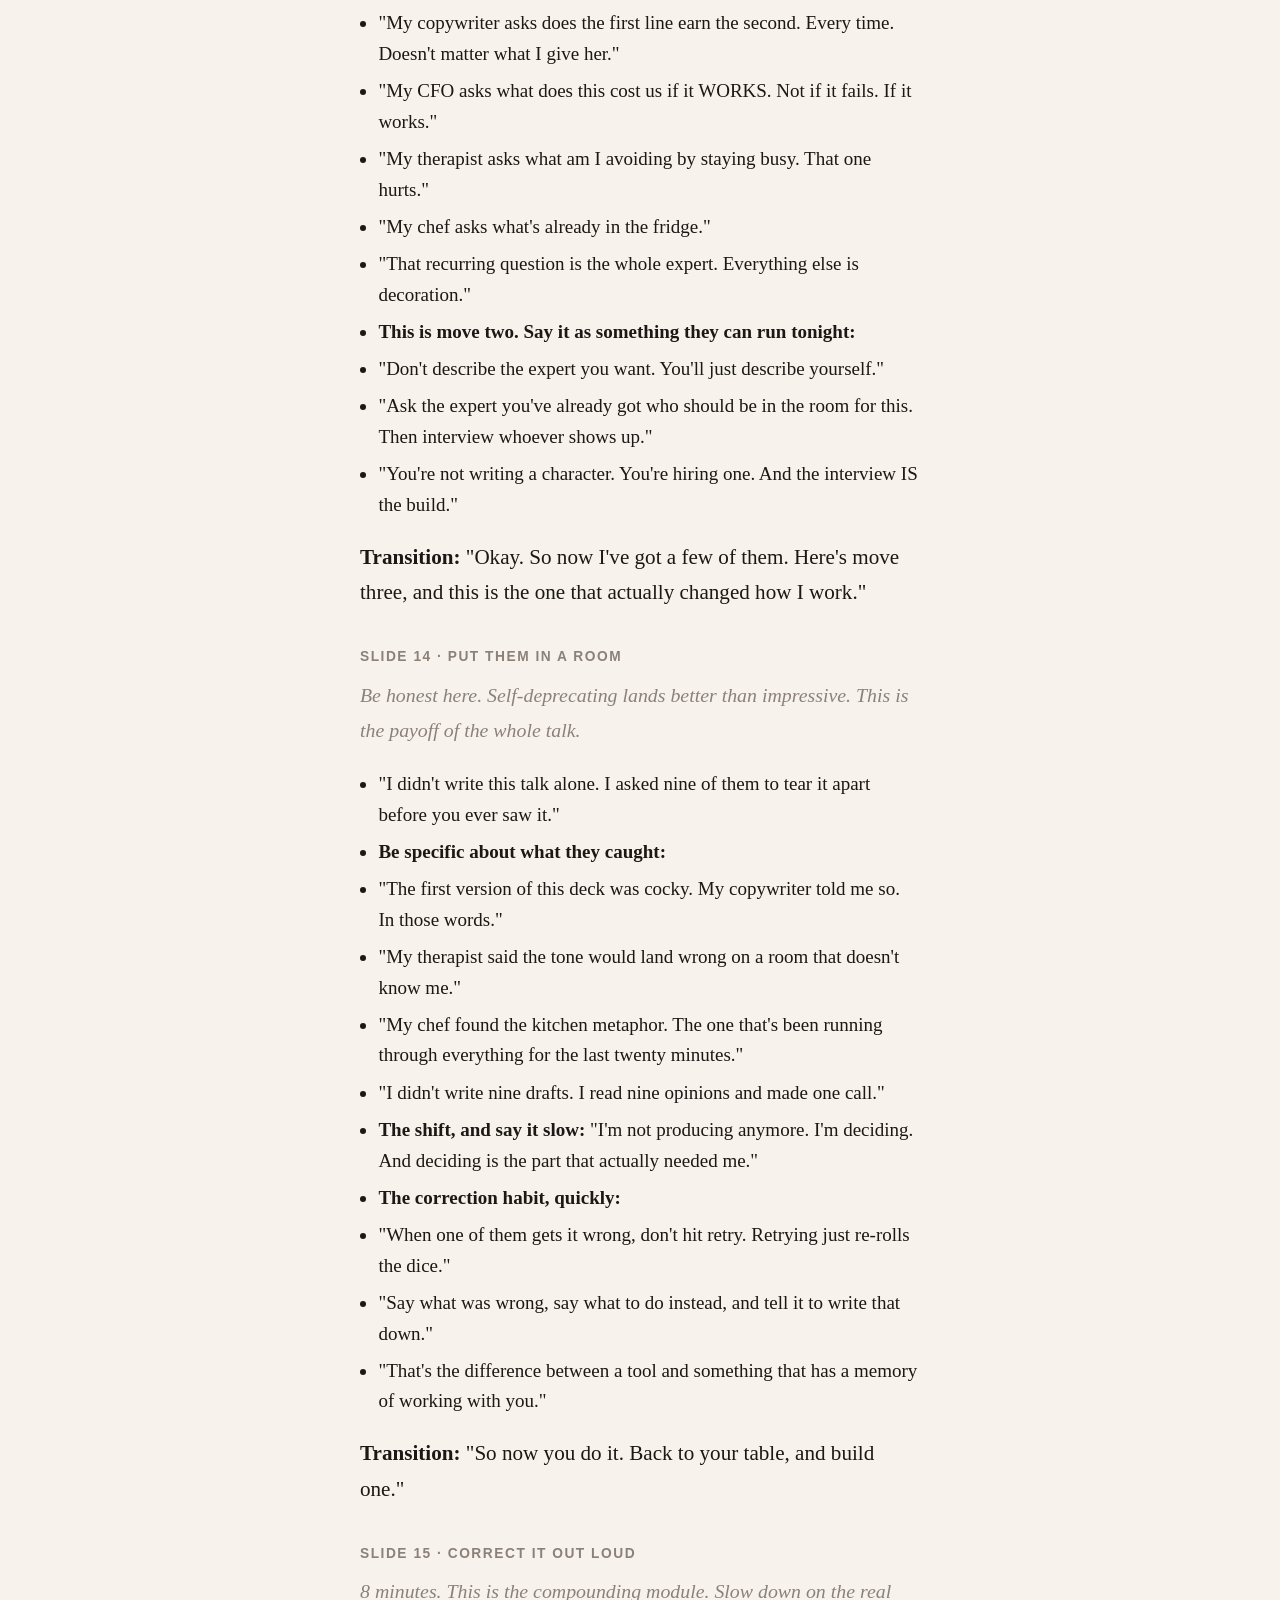
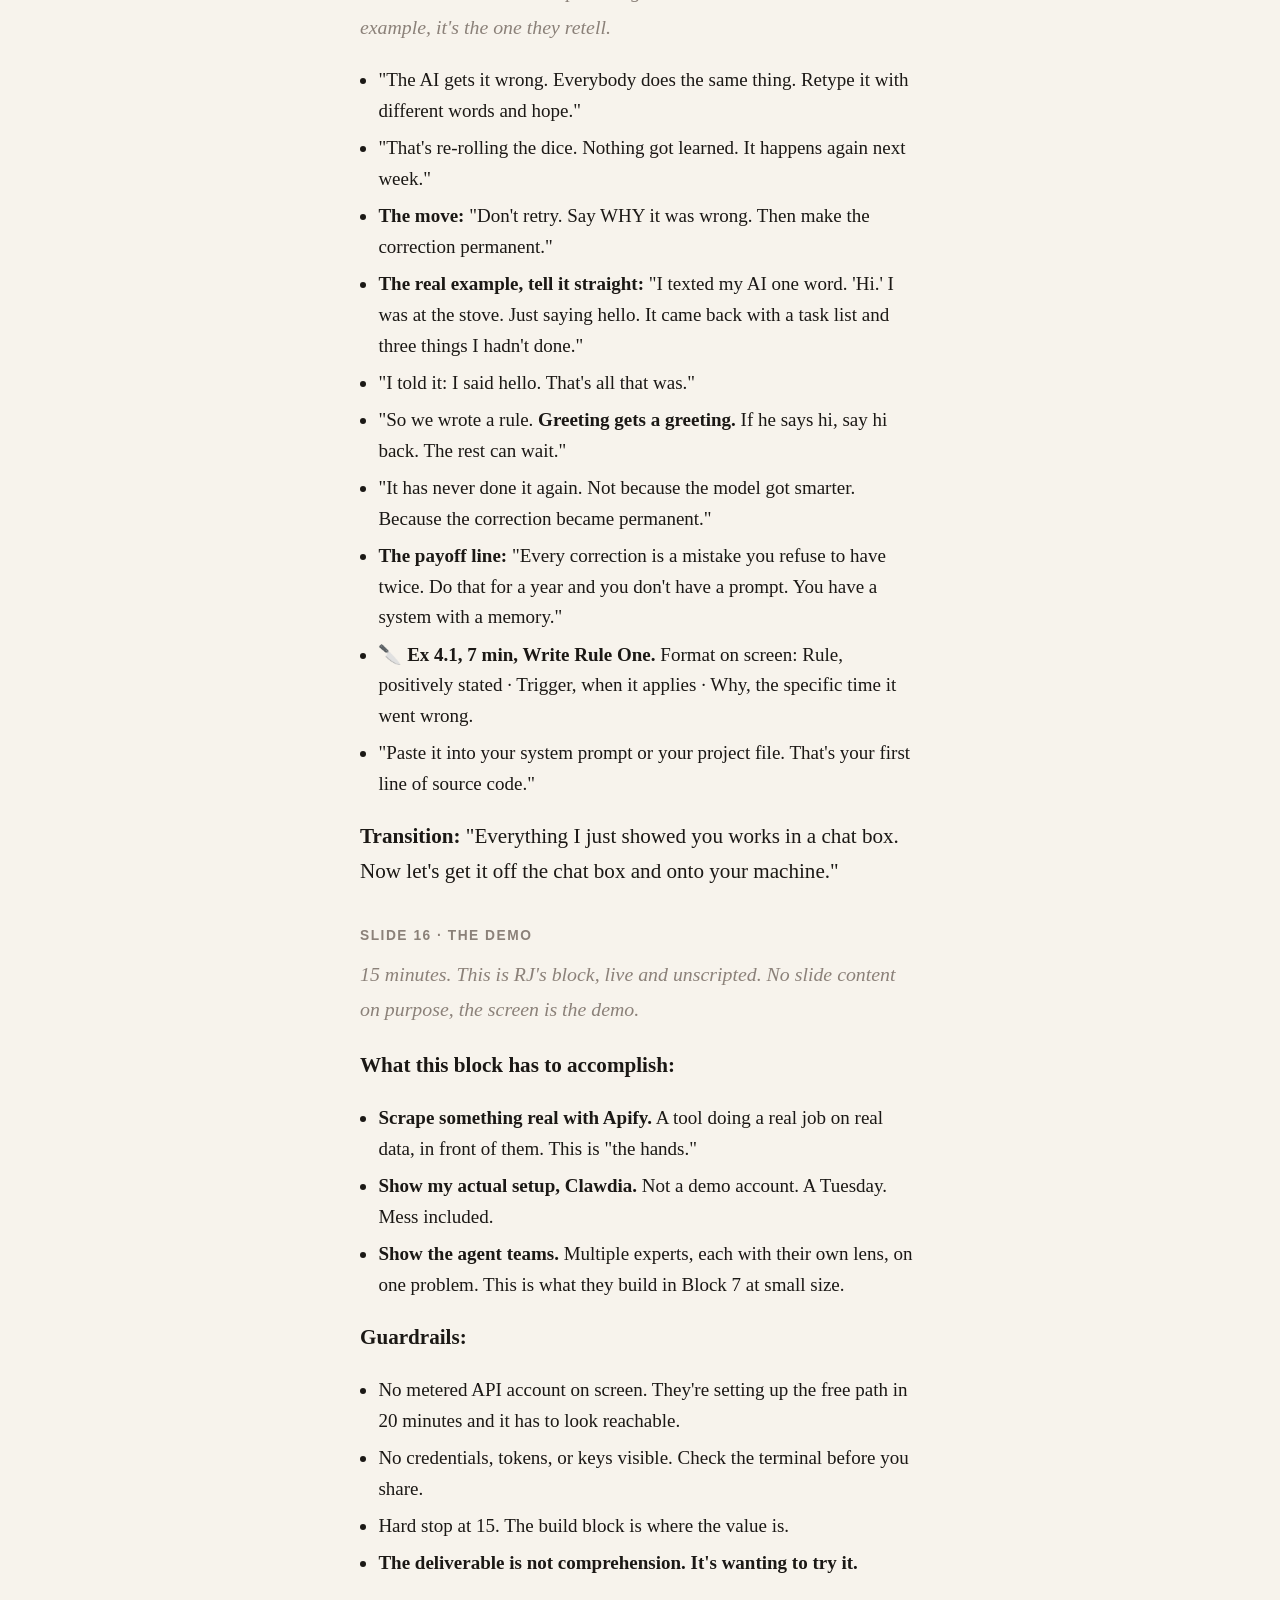
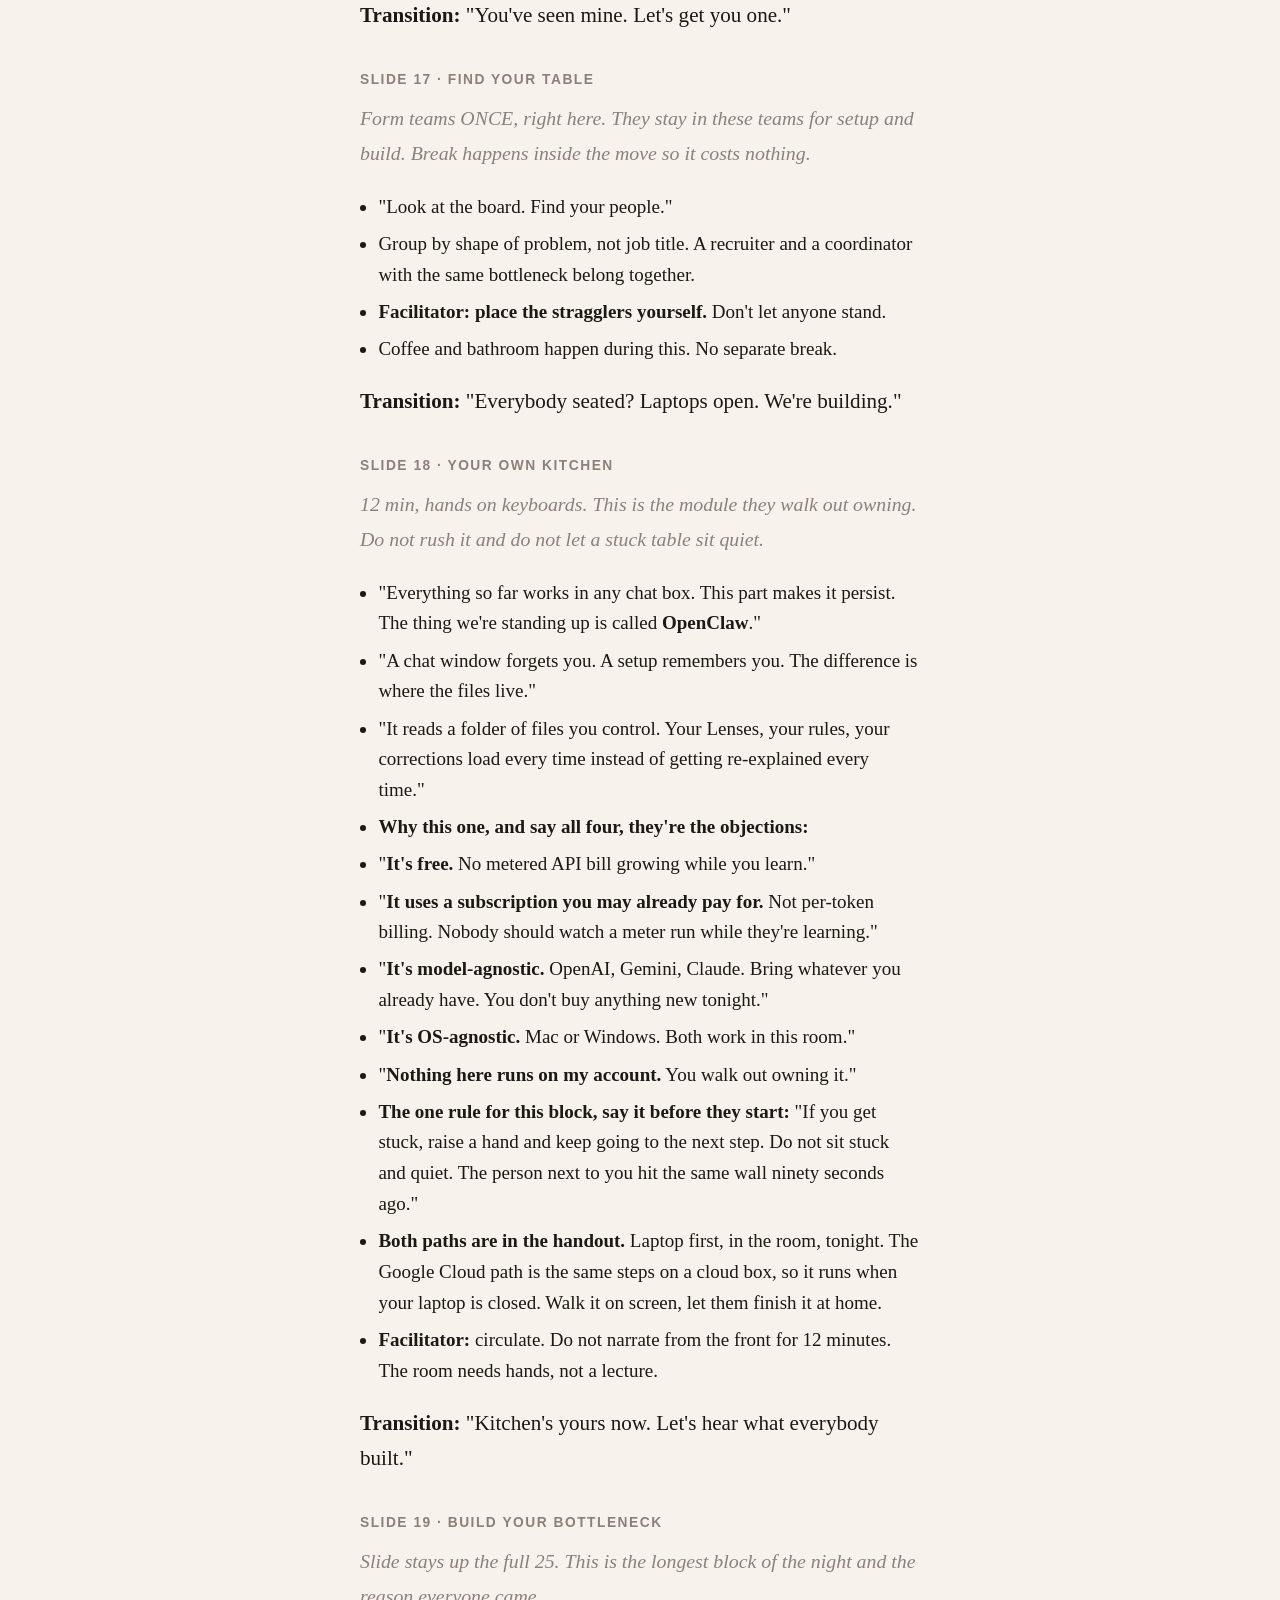
==== commit 569dc3bc: "Name Apify and Clawdia in the demo block, fix stale deck count on index, log Rule 59 ask diff RJ nam" ====
--- a/public/notes.html
+++ b/public/notes.html
@@ -290,8 +290,8 @@
 <p><em>15 minutes. This is RJ's block, live and unscripted. No slide content on purpose, the screen is the demo.</em></p>
 <p><strong>What this block has to accomplish:</strong></p>
 <ul>
-<li><strong>Scrape something real.</strong> A tool doing a real job on real data, in front of them. This is "the hands."</li>
-<li><strong>Show my actual setup.</strong> Not a demo account. A Tuesday. Mess included.</li>
+<li><strong>Scrape something real with Apify.</strong> A tool doing a real job on real data, in front of them. This is "the hands."</li>
+<li><strong>Show my actual setup, Clawdia.</strong> Not a demo account. A Tuesday. Mess included.</li>
 <li><strong>Show the agent teams.</strong> Multiple experts, each with their own lens, on one problem. This is what they build in Block 7 at small size.</li>
 </ul>
 <p><strong>Guardrails:</strong></p>
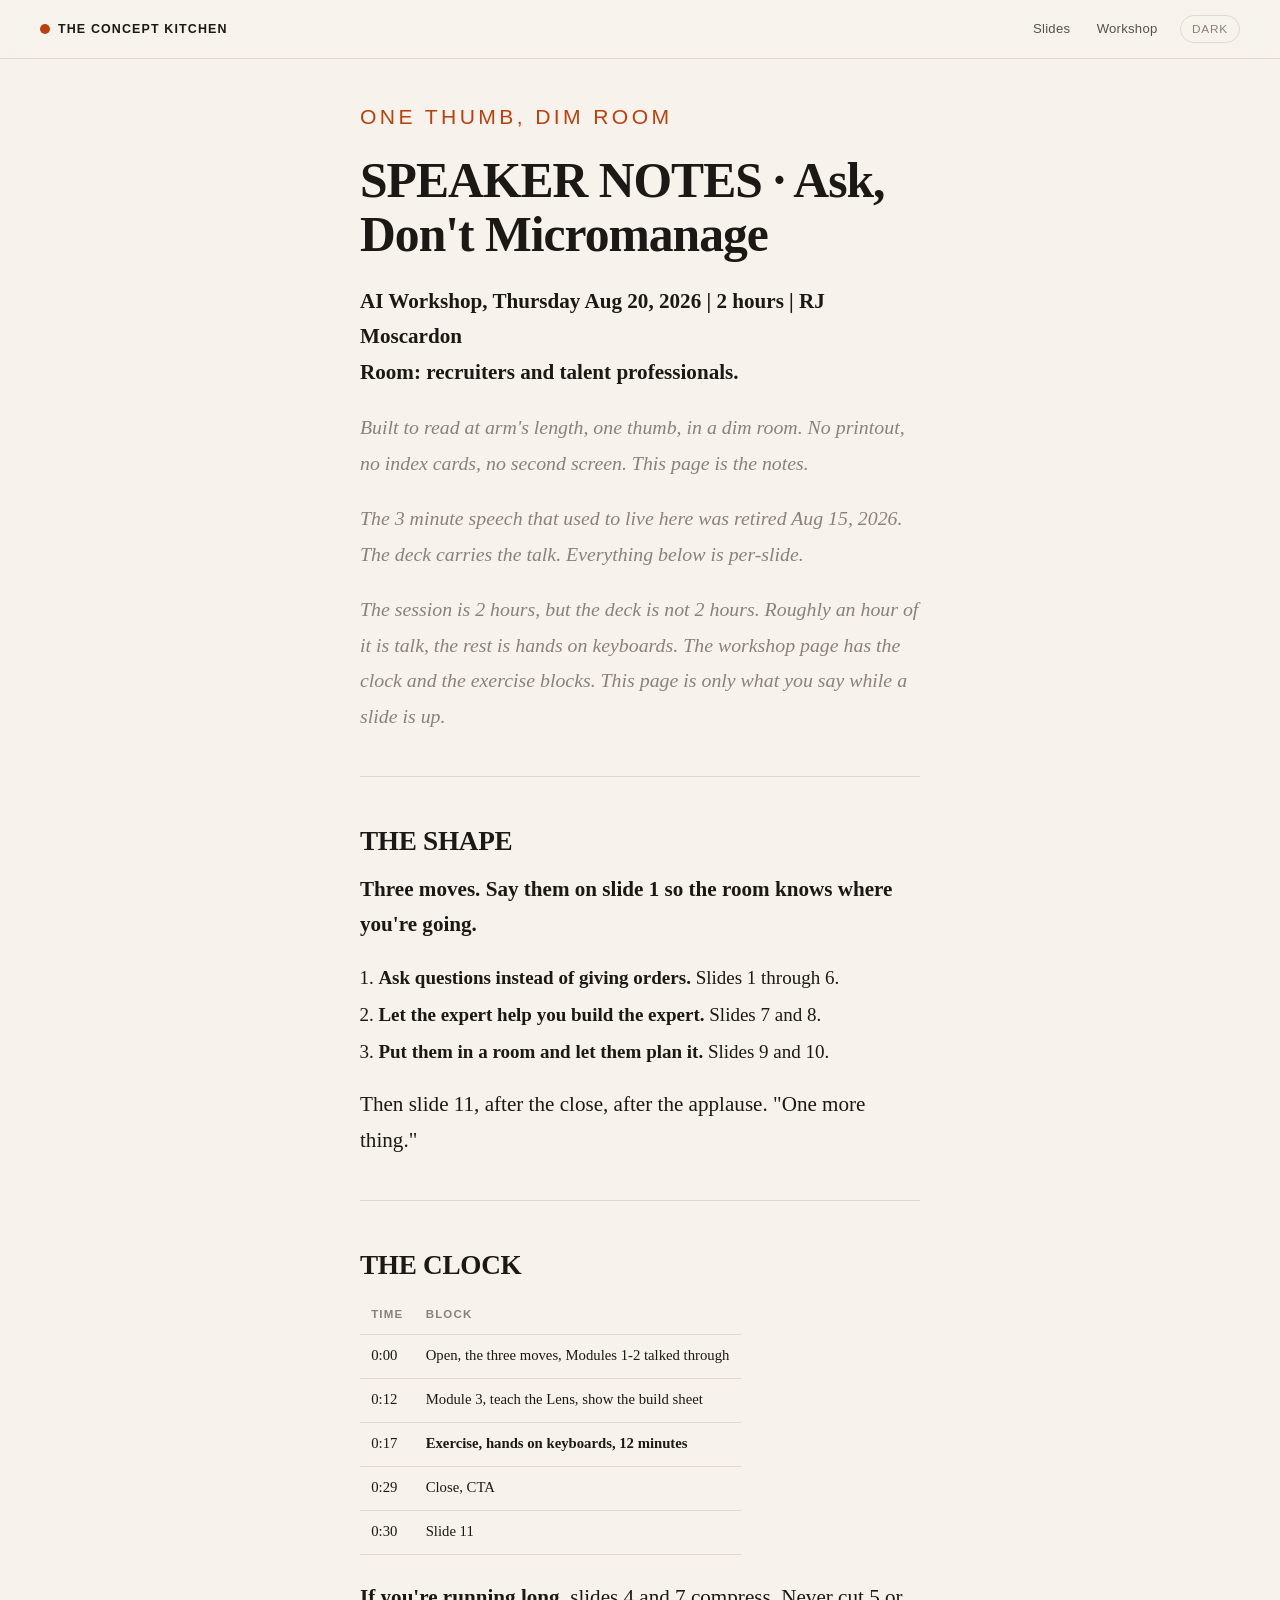
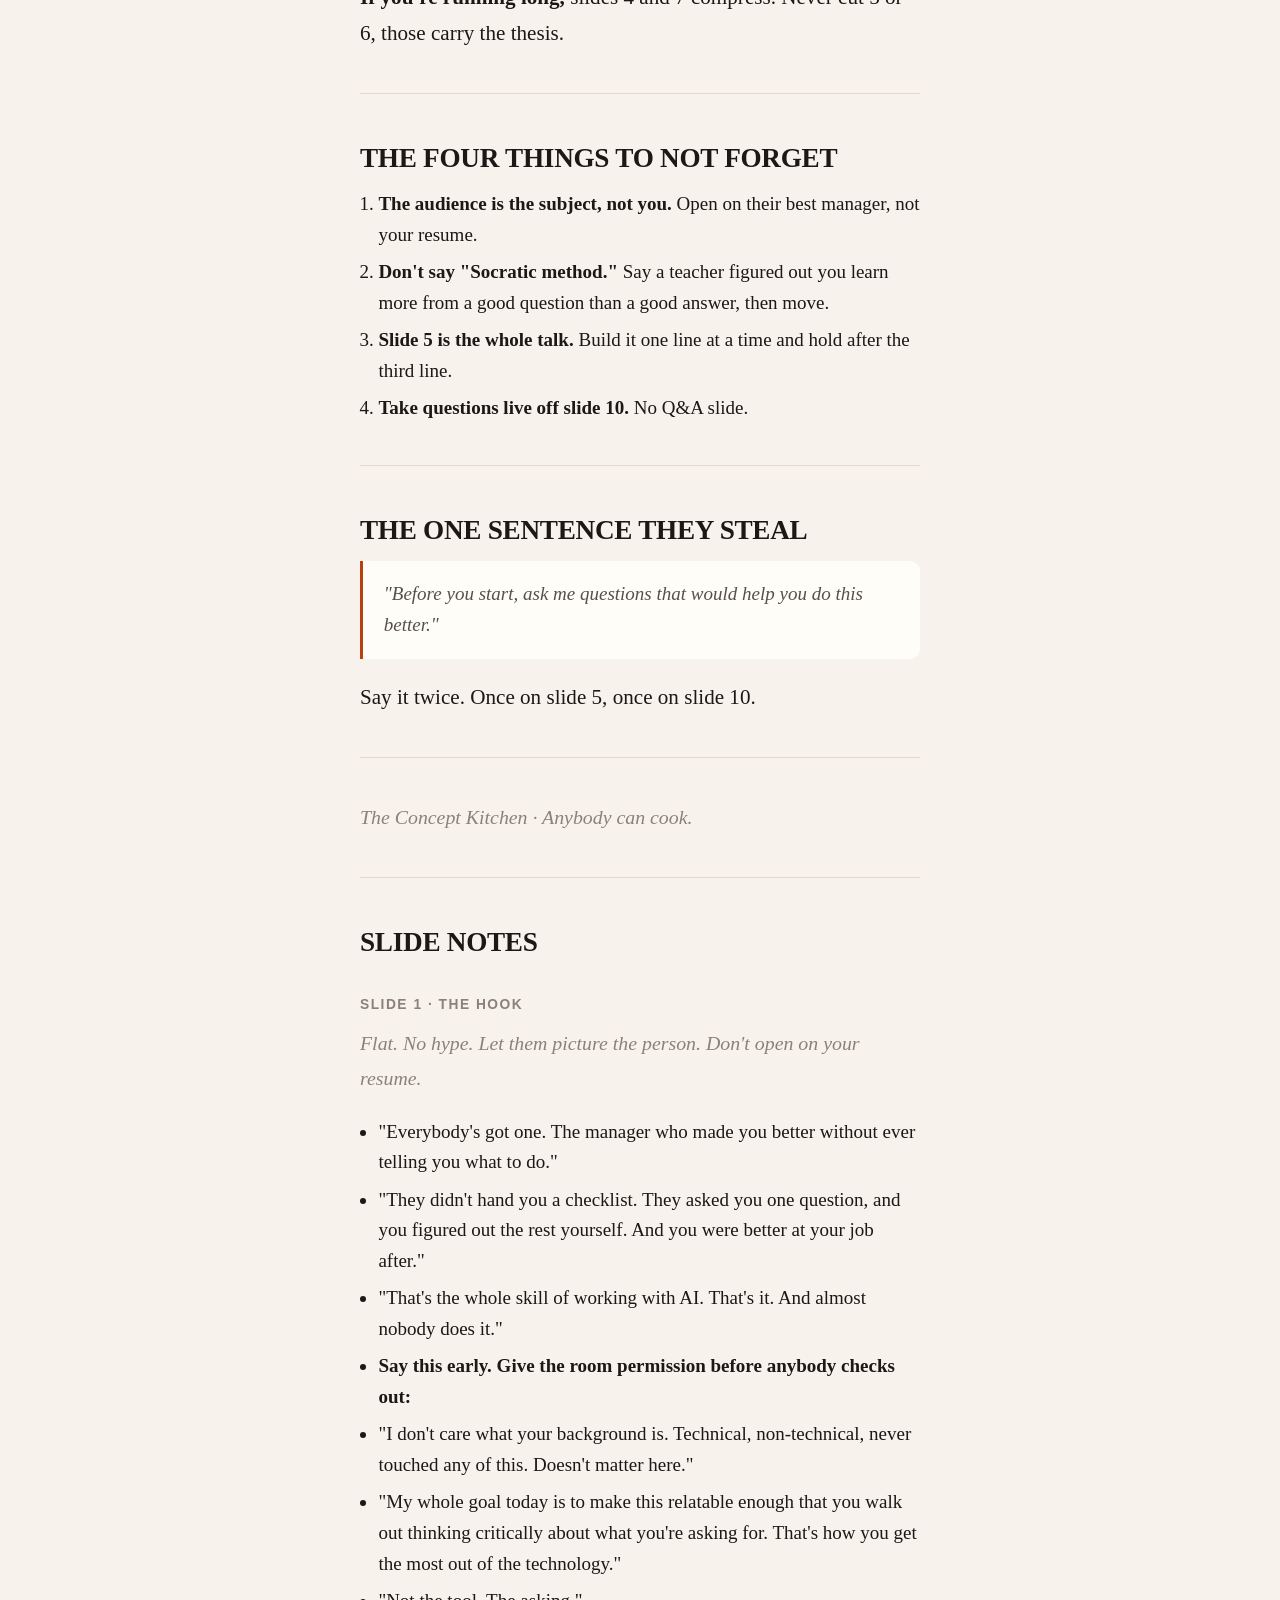
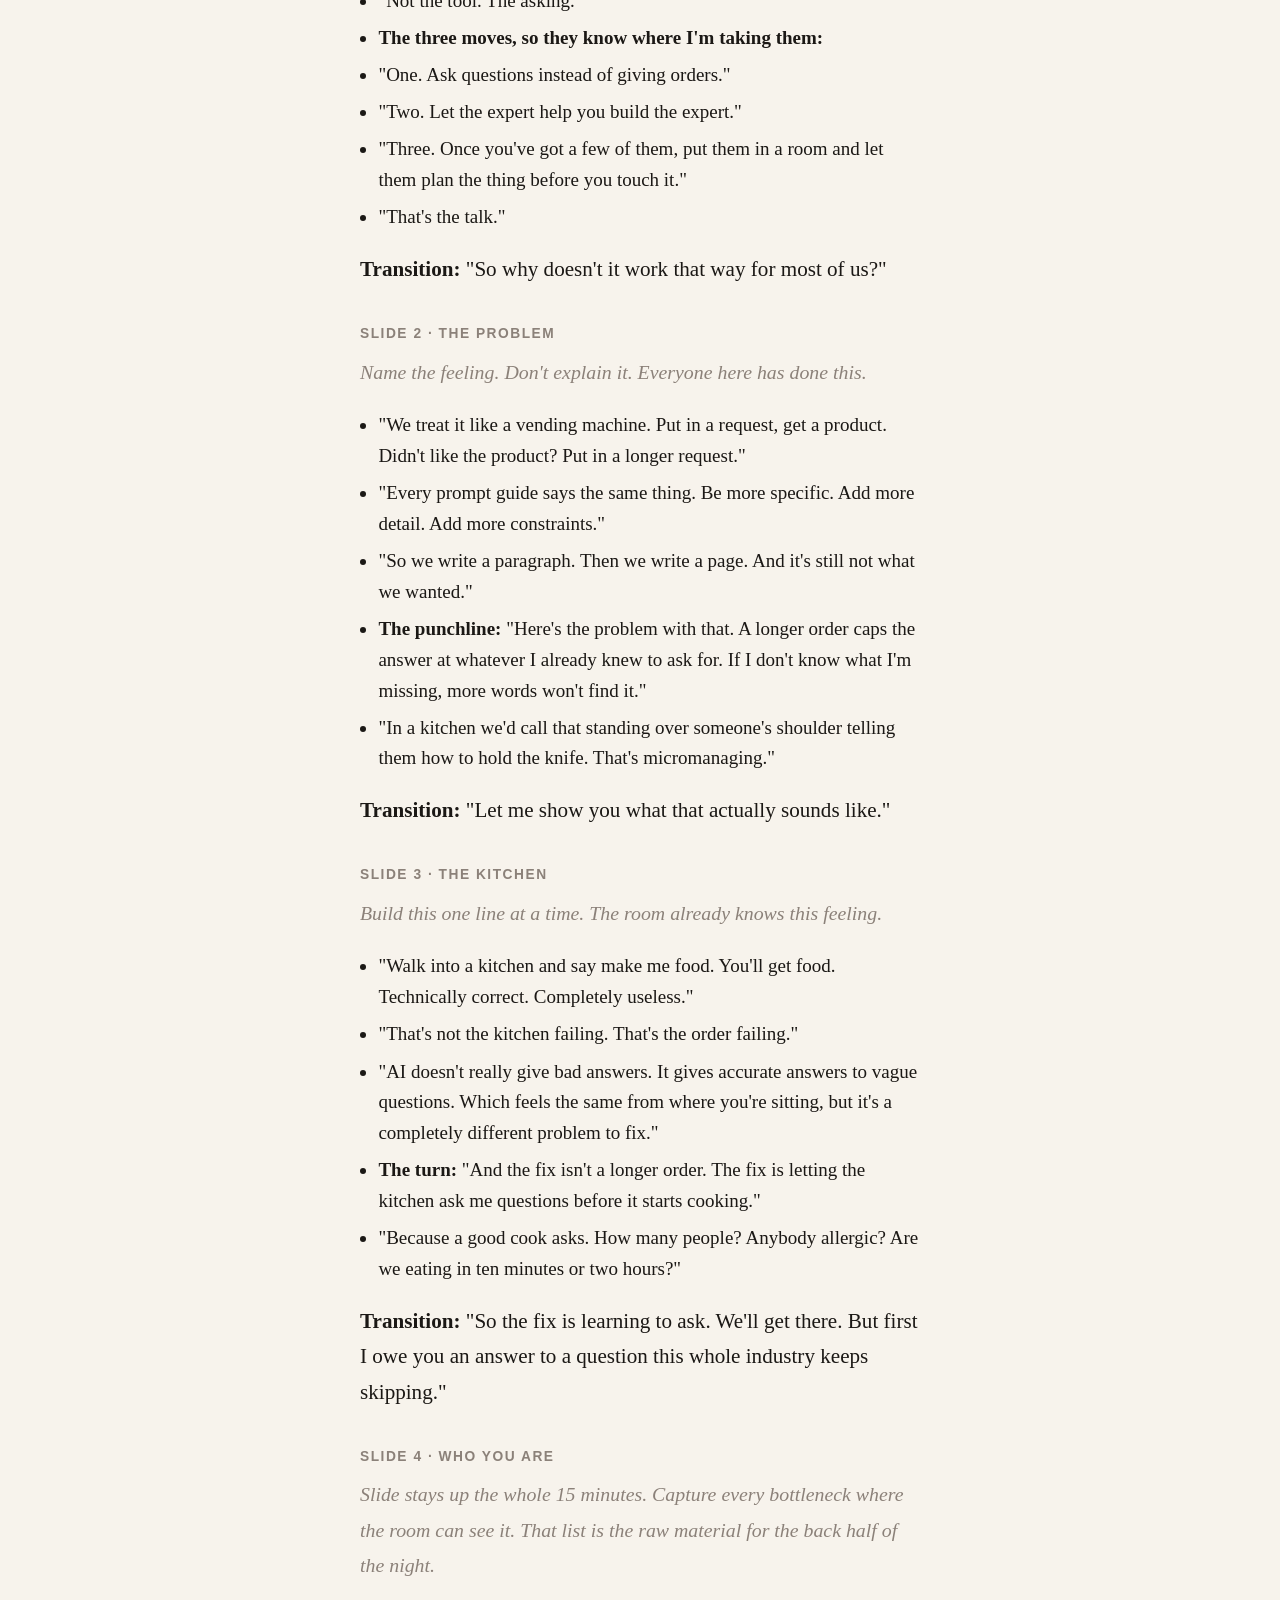
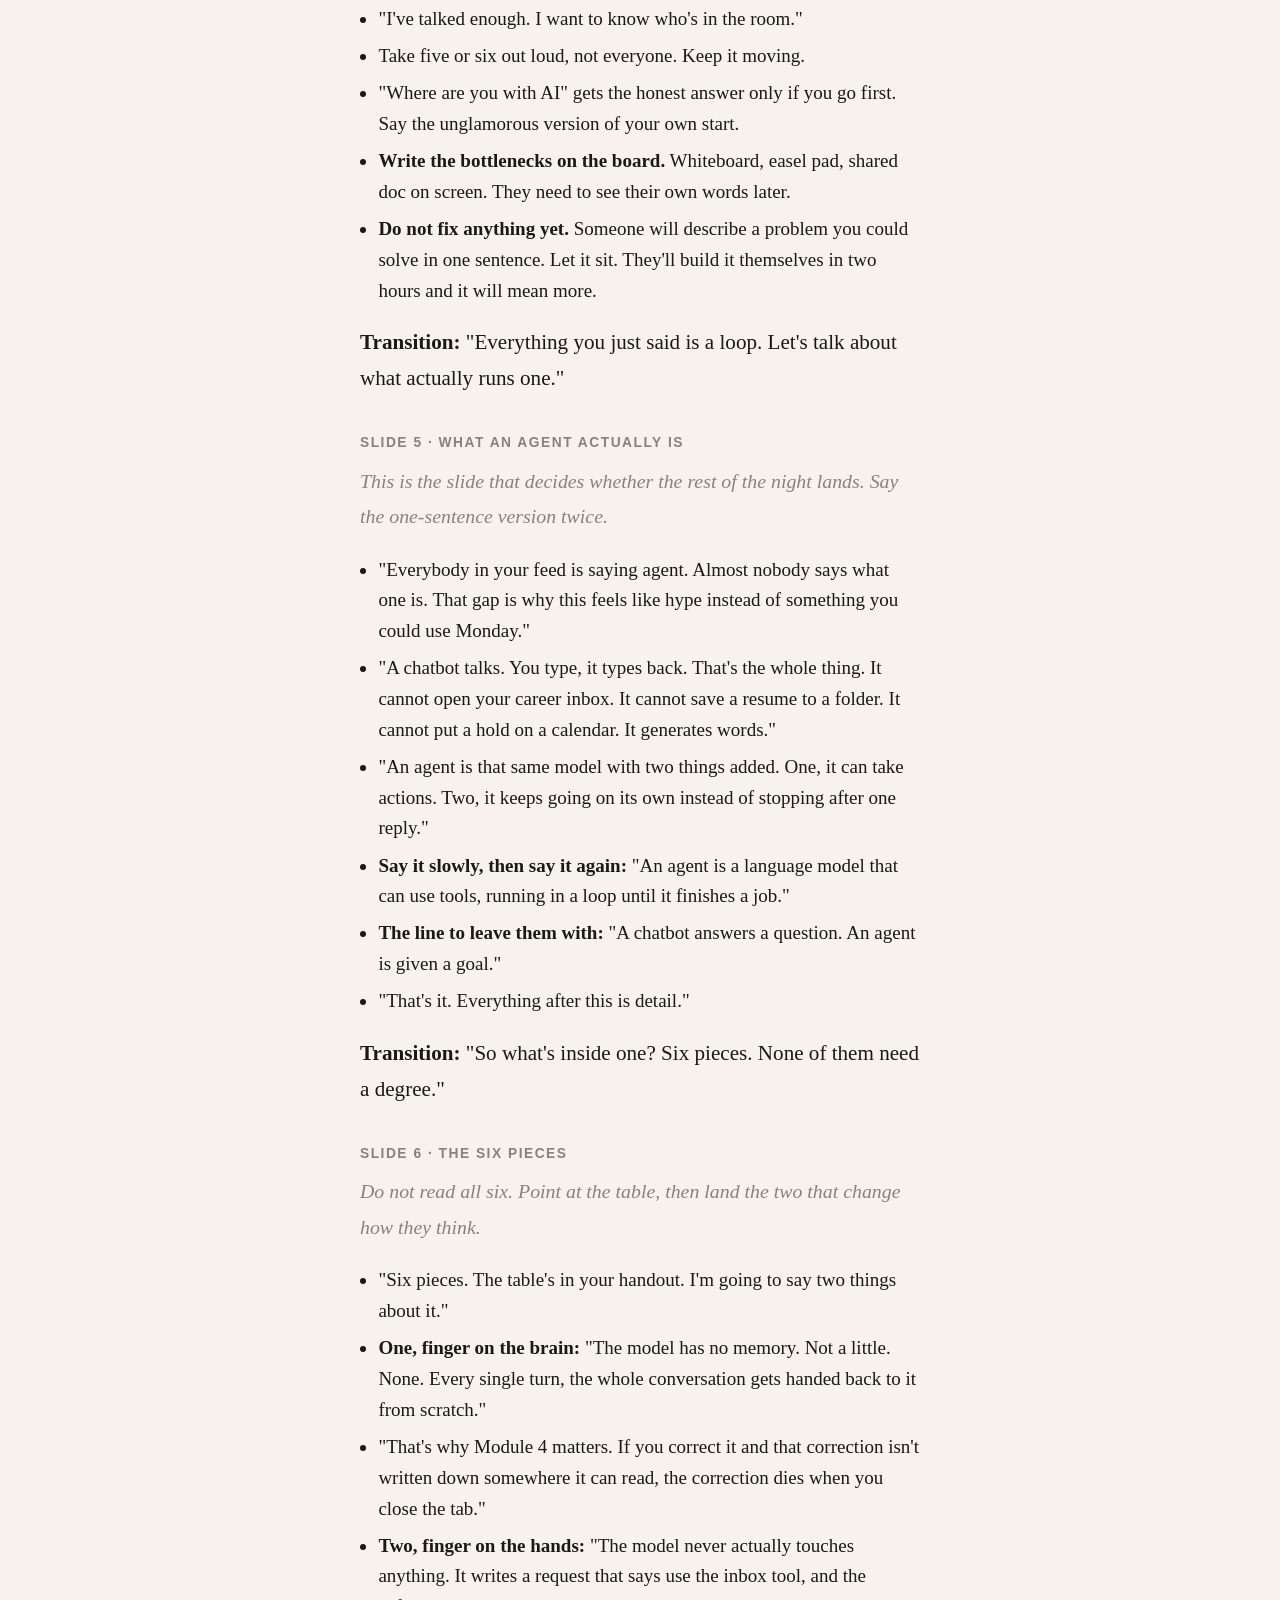
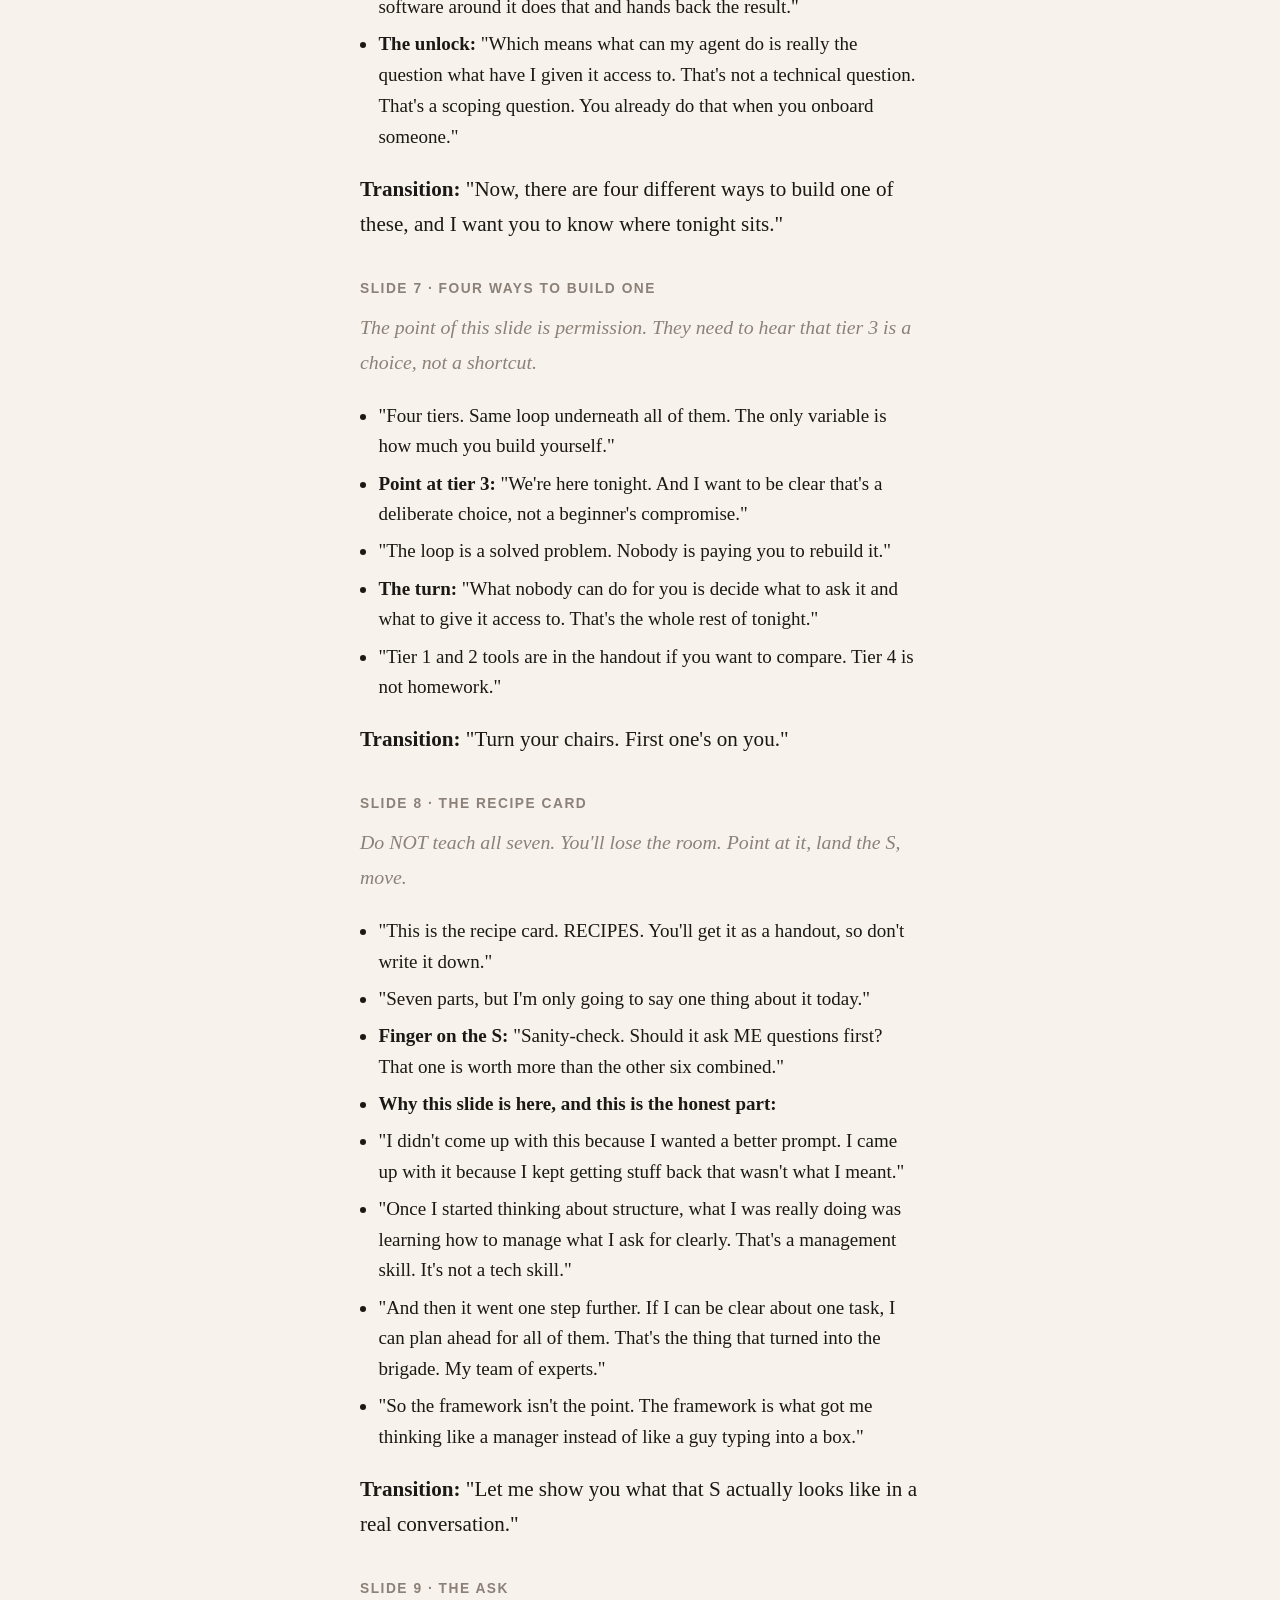
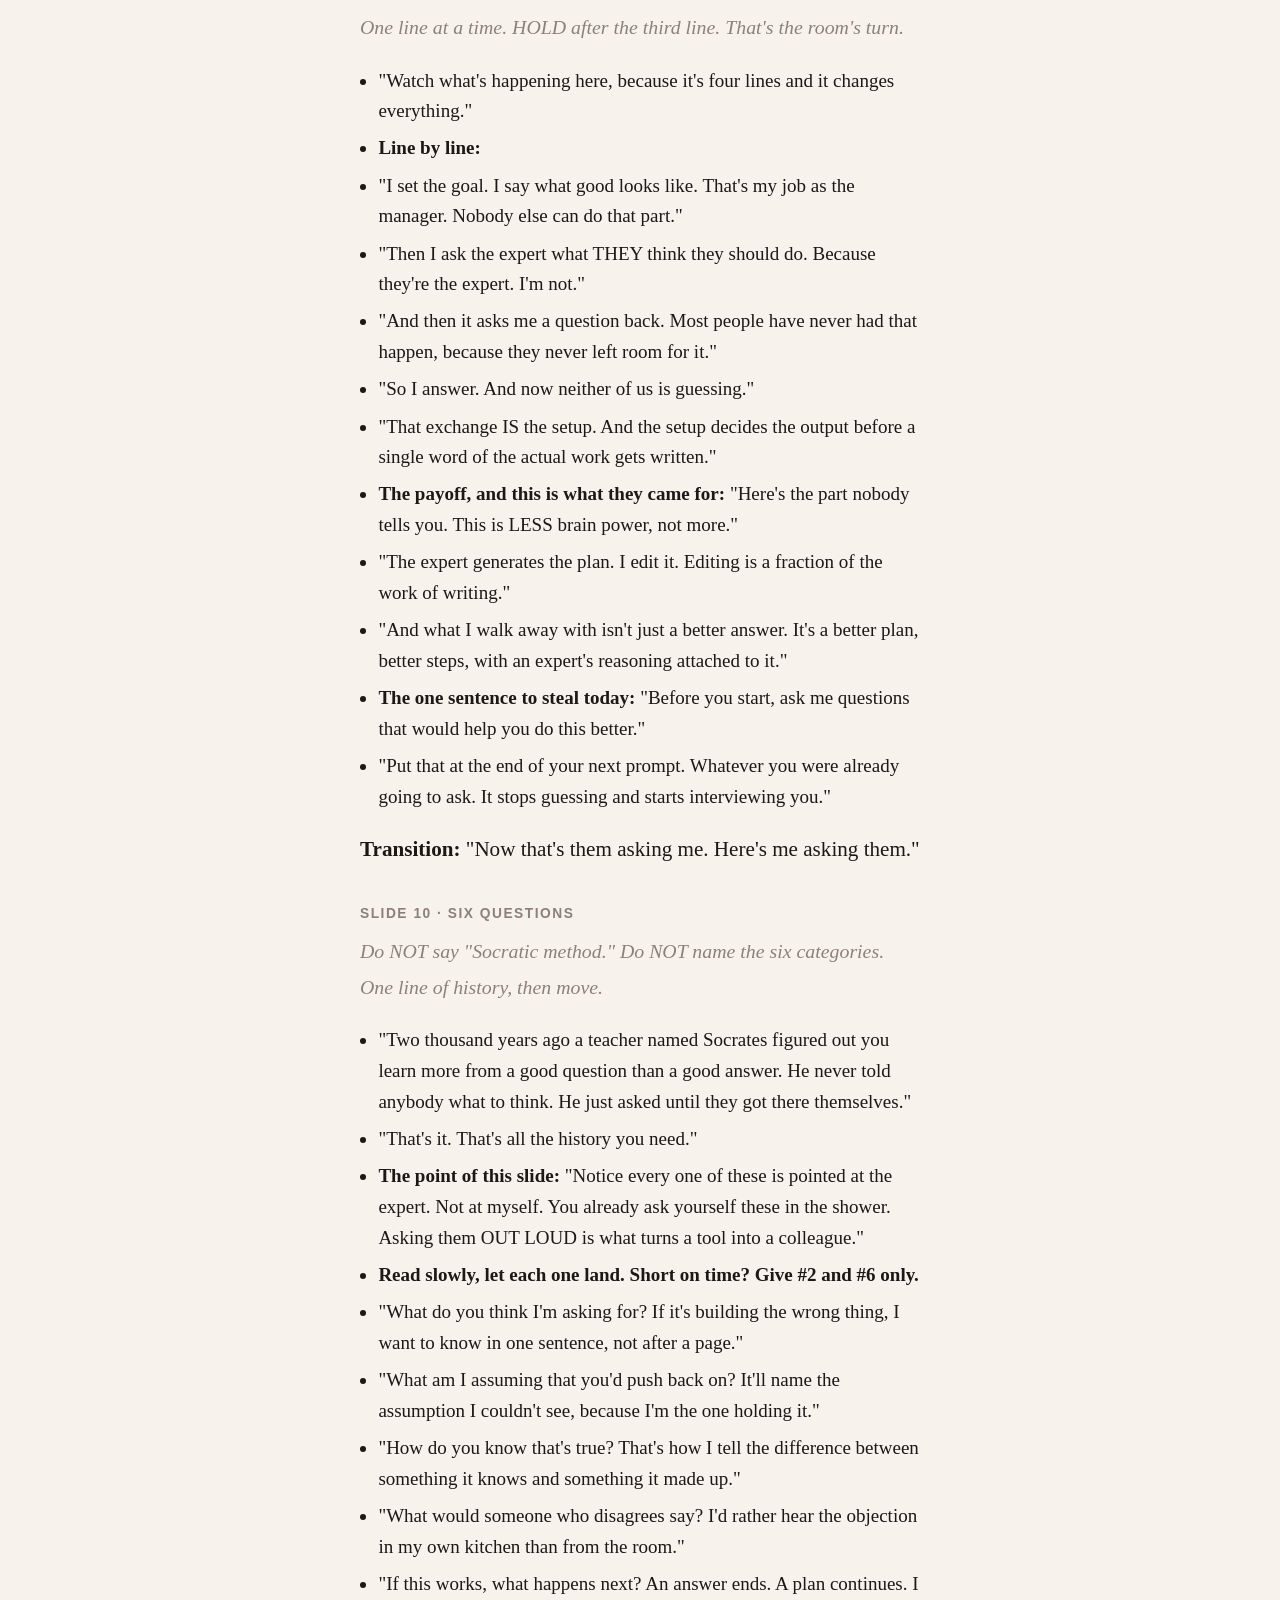
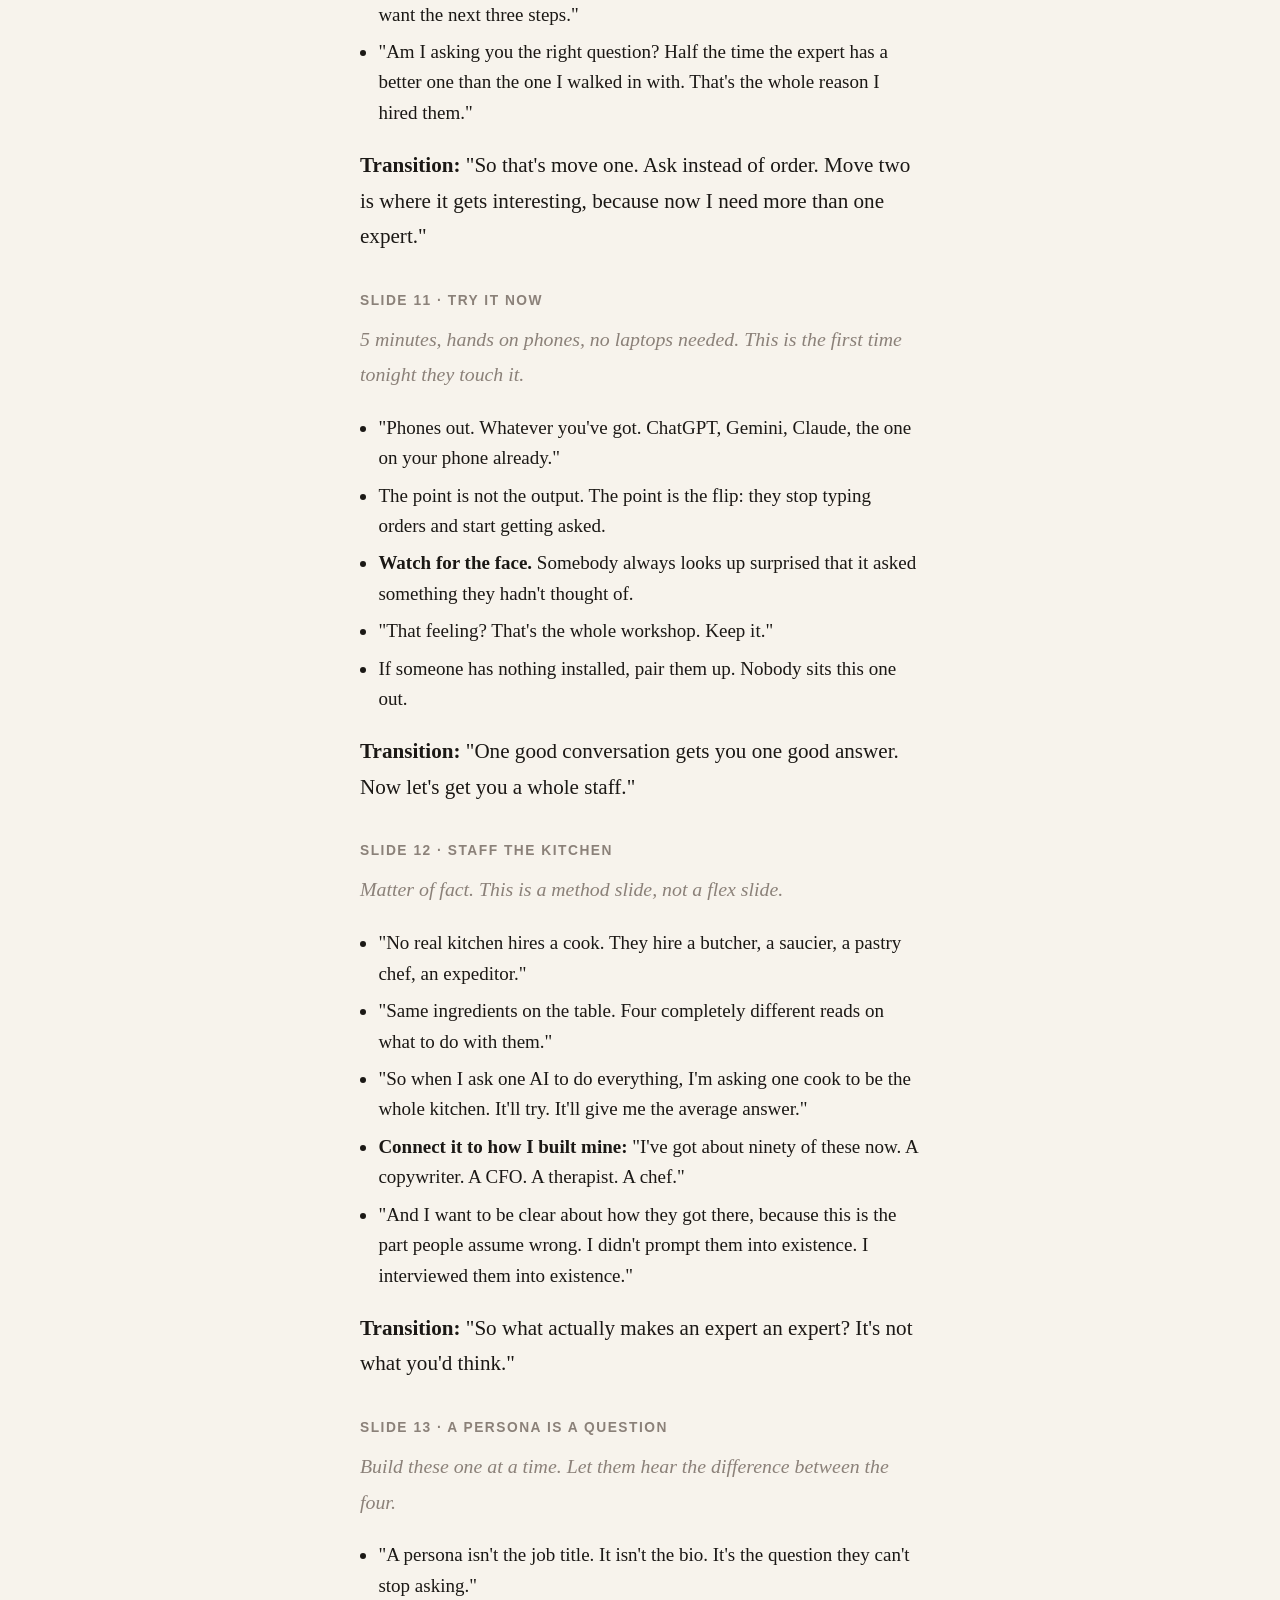
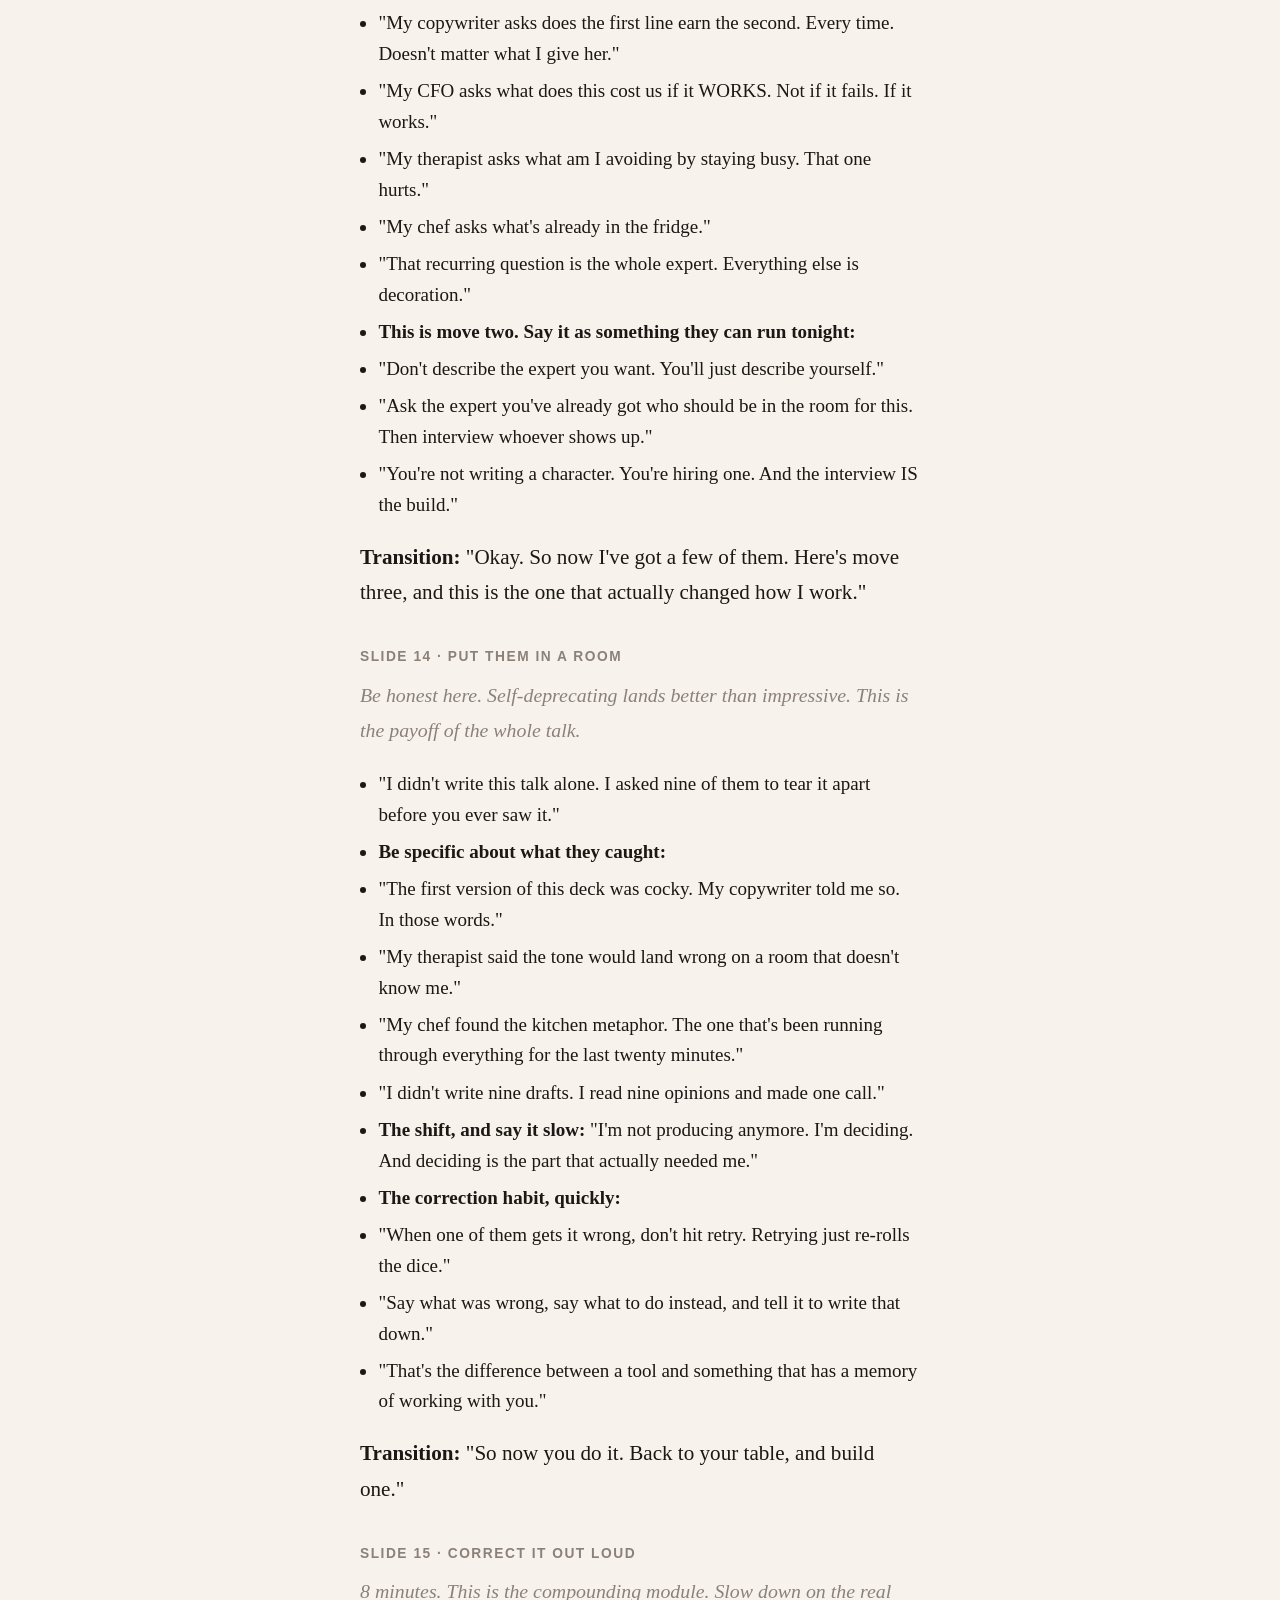
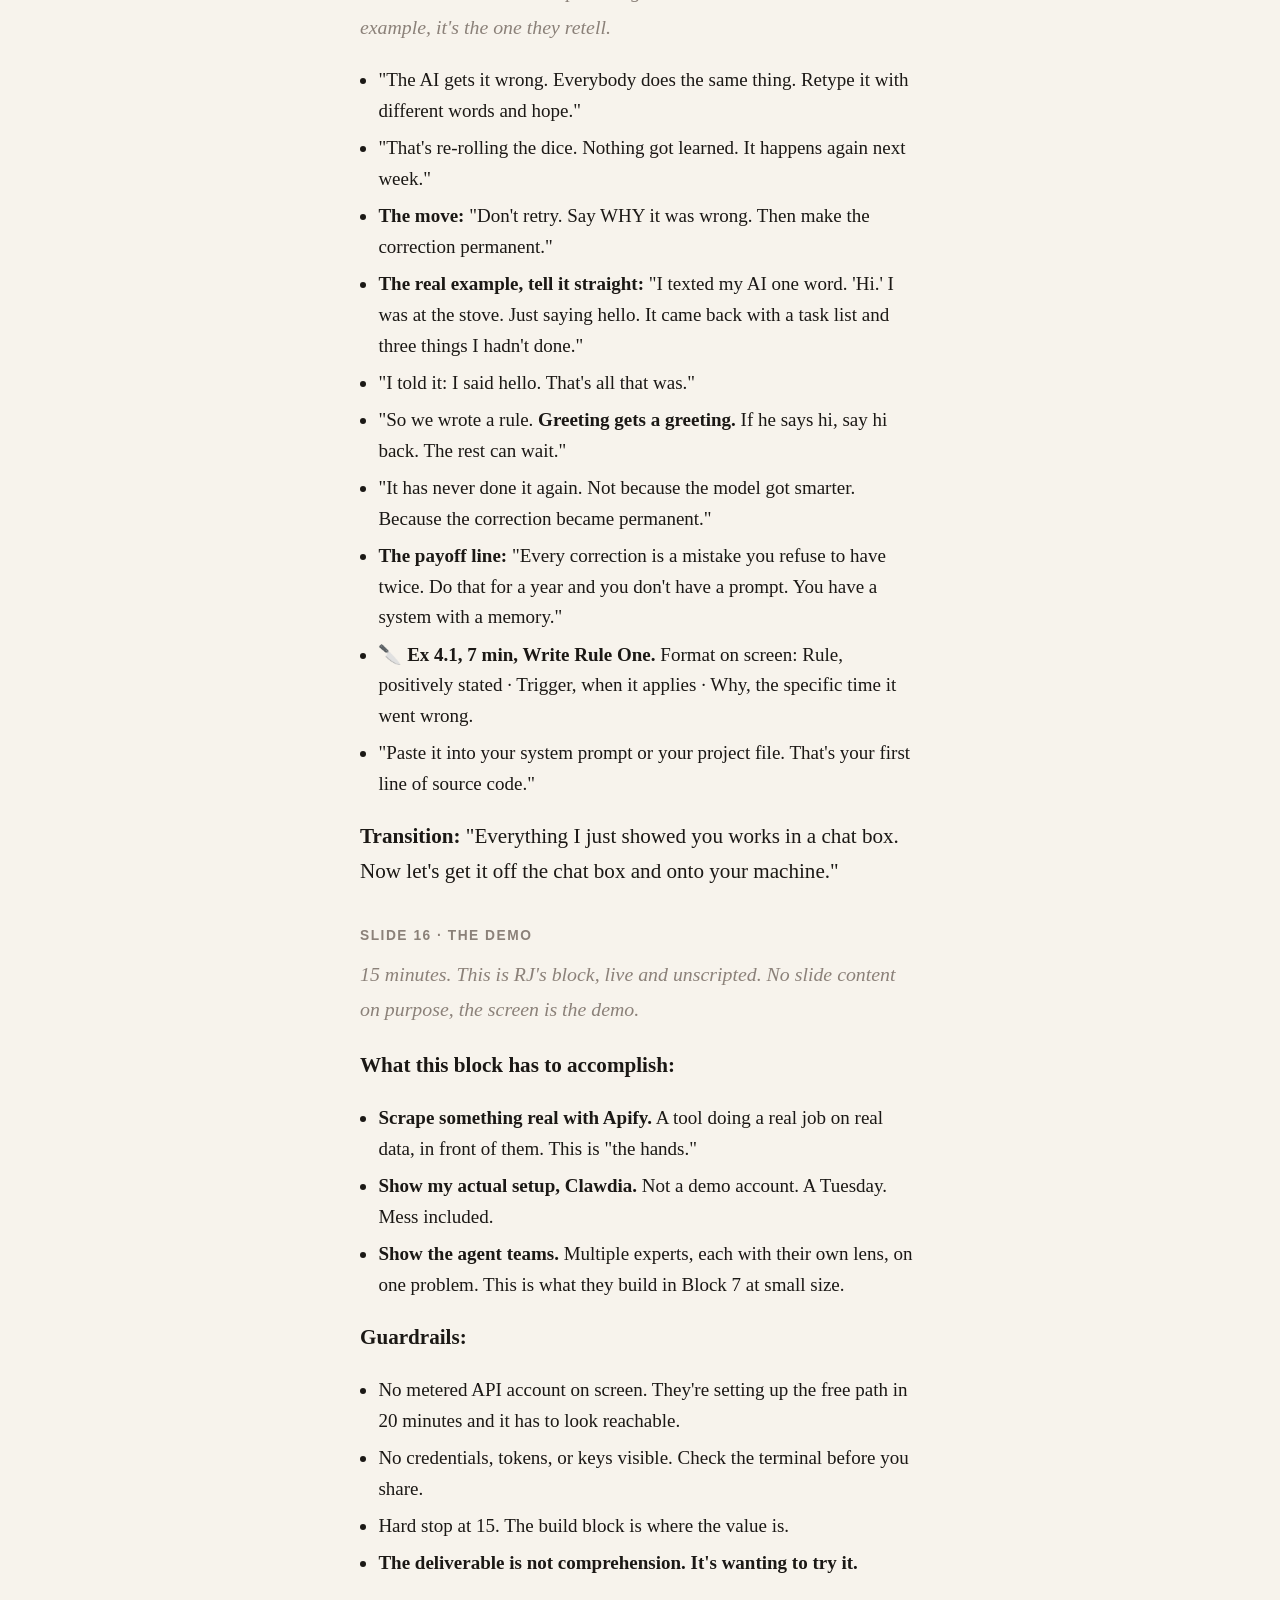
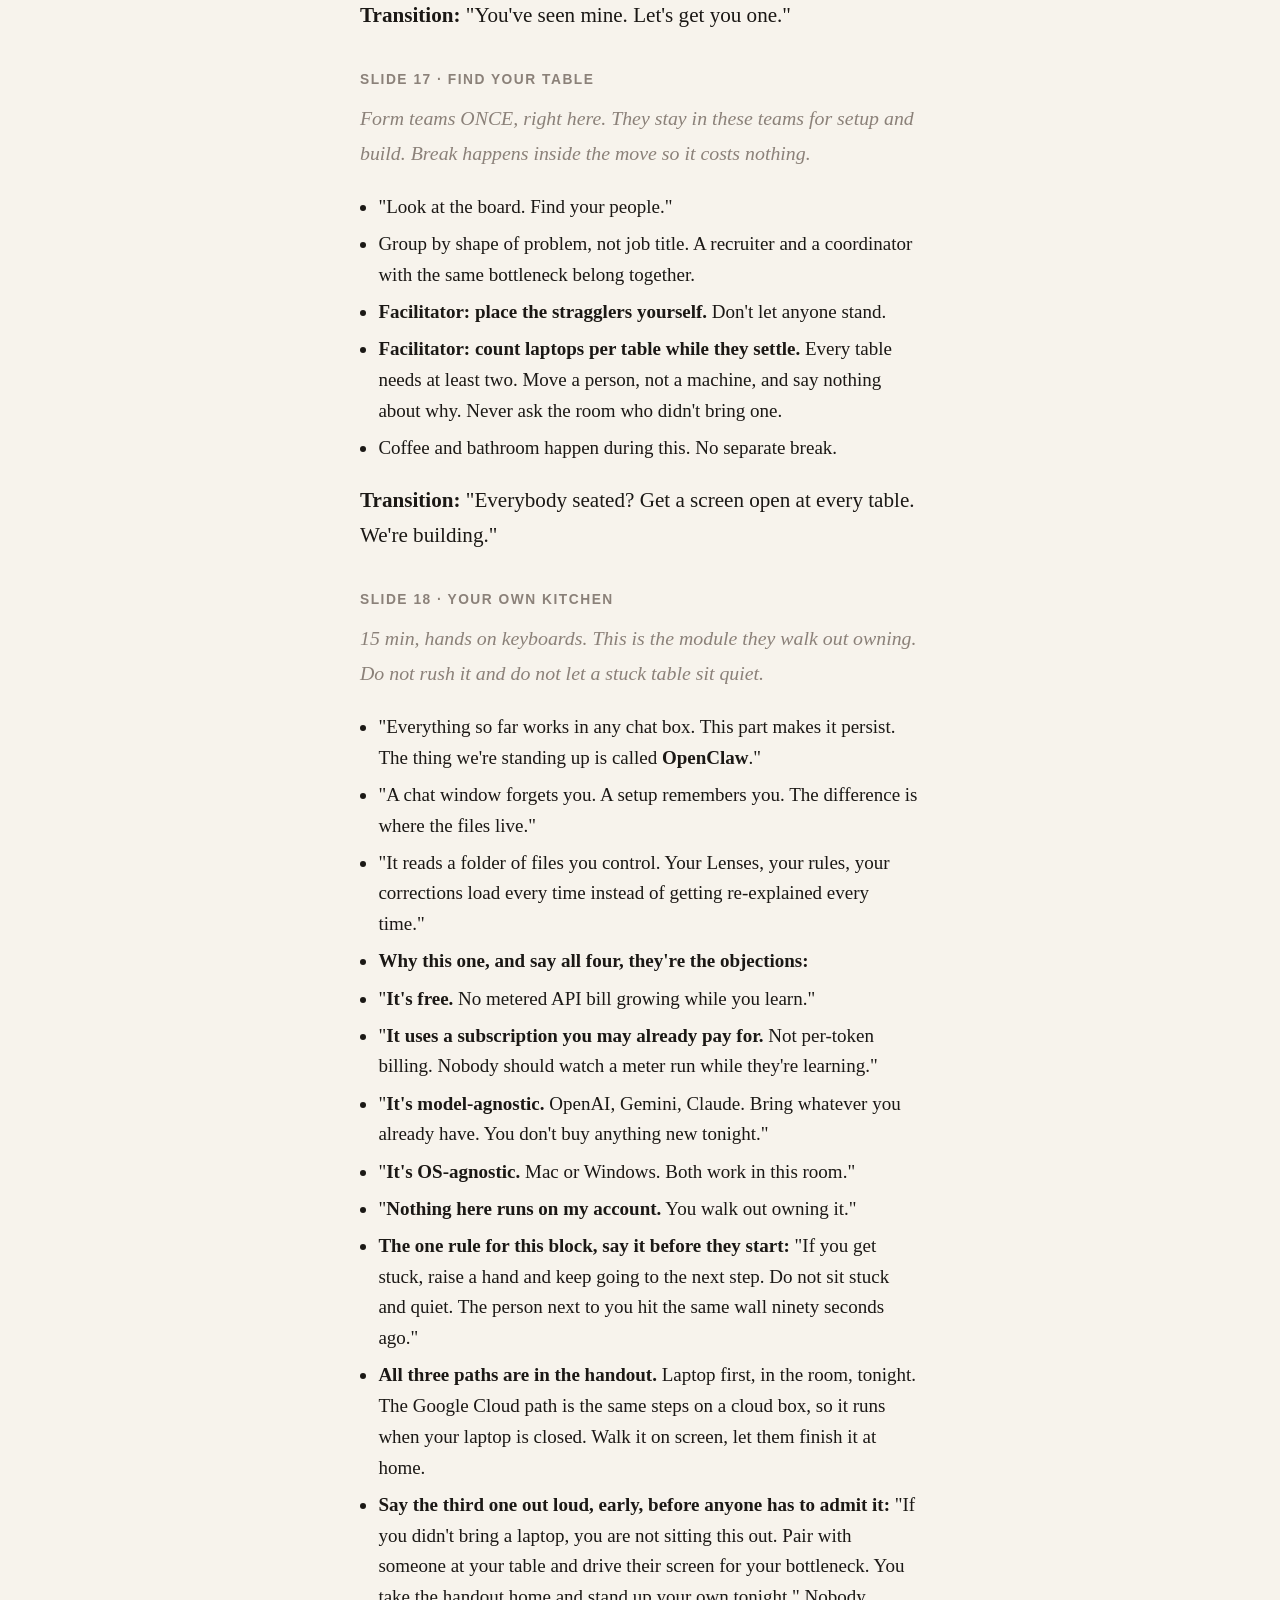
==== commit 1534d95c: "Workshop: this Saturday, 15 min setup block, and a path for the no-laptop person Three fixes RJ appr" ====
--- a/public/notes.html
+++ b/public/notes.html
@@ -308,11 +308,12 @@
 <li>"Look at the board. Find your people."</li>
 <li>Group by shape of problem, not job title. A recruiter and a coordinator with the same bottleneck belong together.</li>
 <li><strong>Facilitator: place the stragglers yourself.</strong> Don't let anyone stand.</li>
+<li><strong>Facilitator: count laptops per table while they settle.</strong> Every table needs at least two. Move a person, not a machine, and say nothing about why. Never ask the room who didn't bring one.</li>
 <li>Coffee and bathroom happen during this. No separate break.</li>
 </ul>
-<p><strong>Transition:</strong> "Everybody seated? Laptops open. We're building."</p>
+<p><strong>Transition:</strong> "Everybody seated? Get a screen open at every table. We're building."</p>
 <h3>SLIDE 18 · YOUR OWN KITCHEN</h3>
-<p><em>12 min, hands on keyboards. This is the module they walk out owning. Do not rush it and do not let a stuck table sit quiet.</em></p>
+<p><em>15 min, hands on keyboards. This is the module they walk out owning. Do not rush it and do not let a stuck table sit quiet.</em></p>
 <ul>
 <li>"Everything so far works in any chat box. This part makes it persist. The thing we're standing up is called <strong>OpenClaw</strong>."</li>
 <li>"A chat window forgets you. A setup remembers you. The difference is where the files live."</li>
@@ -324,8 +325,9 @@
 <li>"<strong>It's OS-agnostic.</strong> Mac or Windows. Both work in this room."</li>
 <li>"<strong>Nothing here runs on my account.</strong> You walk out owning it."</li>
 <li><strong>The one rule for this block, say it before they start:</strong> "If you get stuck, raise a hand and keep going to the next step. Do not sit stuck and quiet. The person next to you hit the same wall ninety seconds ago."</li>
-<li><strong>Both paths are in the handout.</strong> Laptop first, in the room, tonight. The Google Cloud path is the same steps on a cloud box, so it runs when your laptop is closed. Walk it on screen, let them finish it at home.</li>
-<li><strong>Facilitator:</strong> circulate. Do not narrate from the front for 12 minutes. The room needs hands, not a lecture.</li>
+<li><strong>All three paths are in the handout.</strong> Laptop first, in the room, tonight. The Google Cloud path is the same steps on a cloud box, so it runs when your laptop is closed. Walk it on screen, let them finish it at home.</li>
+<li><strong>Say the third one out loud, early, before anyone has to admit it:</strong> "If you didn't bring a laptop, you are not sitting this out. Pair with someone at your table and drive their screen for your bottleneck. You take the handout home and stand up your own tonight." Nobody spectates for fifteen minutes.</li>
+<li><strong>Facilitator:</strong> circulate. Do not narrate from the front for 15 minutes. The room needs hands, not a lecture.</li>
 </ul>
 <p><strong>Transition:</strong> "Kitchen's yours now. Let's hear what everybody built."</p>
 <h3>SLIDE 19 · BUILD YOUR BOTTLENECK</h3>
@@ -371,12 +373,167 @@
 <p><em>Wait for the applause to start dying. Then this slide. Say "one more thing" and let them laugh, they'll get the bit. Fifteen seconds. Don't sell it, invite them.</em></p>
 <ul>
 <li>"One more thing."</li>
-<li>"Next Saturday I'm putting this whole thing in a park."</li>
+<li>"This Saturday. Two days from now. I'm putting this whole thing in a park."</li>
 <li>"Dog-a-thon, August 22nd, Presidio Main Parade Lawn. Rescue dogs from Copper's Dream that are actually up for adoption. An AI hackathon building for real pet care problems. And a vendor village."</li>
 <li>"Co-hosted with AI Valley."</li>
 <li>"Come ask questions in person. QR's right there."</li>
 <li><em>If someone asks what Pet Zen is: one sentence, point at the QR, do not pitch from the stage.</em></li>
 </ul>
+<hr />
+<h2>DESIGN NOTES</h2>
+<p><strong>Do NOT default.</strong> No stock robot imagery, no blue gradient, no three-column icon grid, no "AI" in a circuit-board font.</p>
+<ul>
+<li><strong>Type:</strong> One typeface, two weights. Huge. If it fits comfortably, it's too small.</li>
+<li><strong>Palette:</strong> Two colors plus white. Kitchen-warm, not tech-cold.</li>
+<li><strong>Slides 9 and 16 carry text only.</strong> No decoration. The white space is the design. On 9, the two speakers need to be visually distinct at a glance (weight or indent, not color-coded boxes).</li>
+<li><strong>Tables (5, 6, 8, 10, 12):</strong> thin rules or no rules. Never boxed cells. Slide 5 is the densest thing in the deck, so it gets the most air.</li>
+<li><strong>No slide numbers, no logo bug on every slide.</strong> Logo on 1 and 16 only.</li>
+<li>
+<p><strong>Build in one line at a time on slides 3, 4, 12, 13</strong> so the room reads with you instead of ahead of you.</p>
+</li>
+<li>
+<p><strong>The three breakout slides (7, 14, 15) are a different object.</strong> They are not talk slides, they are instructions the room reads while working. Same type family, but treat them as a distinct surface: numbered steps, high contrast, readable from the back of the room for a full 8 to 10 minutes. Put a visible timer on them if the venue allows.</p>
+</li>
+<li><strong>Slide 17 is a separate build.</strong> It should feel like the deck ended on 16. Black or blank beat between them if the room allows it. The joke is the separation, so don't let 17 look like a continuation of the close.</li>
+<li><strong>Slide 17 gets a QR code</strong> for <code>luma.com/rklrsomo</code>, large, bottom third. Nobody types a URL off a screen.</li>
+</ul>
+<p><strong>The moves, and where they live:</strong></p>
+<table>
+<thead>
+<tr>
+<th>Move</th>
+<th>Slides</th>
+</tr>
+</thead>
+<tbody>
+<tr>
+<td>0. Know what the thing actually is</td>
+<td>4, 5, 6</td>
+</tr>
+<tr>
+<td>1. Ask questions instead of giving orders</td>
+<td>1, 2, 3, 8, 9, 10</td>
+</tr>
+<tr>
+<td>2. Let the expert help you build the expert</td>
+<td>11, 12</td>
+</tr>
+<tr>
+<td>3. Put them in a room and let them plan it</td>
+<td>13, 16</td>
+</tr>
+<tr>
+<td>Breakouts (the room works, not the speaker)</td>
+<td>7, 14, 15</td>
+</tr>
+</tbody>
+</table>
+<p><strong>Inside the 2-hour workshop:</strong> the deck carries the talk, not the whole session. Slides 1 to 3 open. Slides 4 to 6 are Module 0, the foundation. Slide 7 is the first breakout. Slides 8 to 10 run under Modules 1 and 2. Slides 11 to 13 run under Module 3, and 14 is its breakout. Modules 4 and 5 run live with no deck at all. Slide 15 is the report-back, 16 closes. The hands-on blocks happen off the deck, laptops open.</p>
+<p>If you're running long, <strong>8 and 11 are the compressible ones.</strong> Never cut 9 or 10, those carry the thesis. Never cut 4, that's the definition the whole night rests on. <strong>Never cut a breakout to save time.</strong> Cutting the room's own work to protect the speaker's material is the exact mistake this workshop is about. If the clock is gone, shorten Module 5 and keep the groups. Slide 17 goes after the close.</p>
+<hr />
+<h2>FACILITATOR NOTES</h2>
+<p><strong>The clock, 2 hours</strong></p>
+<table>
+<thead>
+<tr>
+<th>Time</th>
+<th>Block</th>
+<th>Mode</th>
+</tr>
+</thead>
+<tbody>
+<tr>
+<td>0:00</td>
+<td><strong>1. Who I am</strong></td>
+<td>Talk</td>
+</tr>
+<tr>
+<td>0:05</td>
+<td><strong>2. Who you are.</strong> Icebreaker, four questions, capture every bottleneck</td>
+<td>Room</td>
+</tr>
+<tr>
+<td>0:20</td>
+<td><strong>3A. What an agent is.</strong> Six pieces, four tiers</td>
+<td>Talk</td>
+</tr>
+<tr>
+<td>0:30</td>
+<td><strong>3B. The order.</strong> RECIPES off the table fast</td>
+<td>Talk</td>
+</tr>
+<tr>
+<td>0:35</td>
+<td><strong>3C. The conversation.</strong> Both directions, six ways to ask</td>
+<td>Talk</td>
+</tr>
+<tr>
+<td>0:42</td>
+<td><strong>🔪 Try it now, the Reverse Interview</strong></td>
+<td>Hands</td>
+</tr>
+<tr>
+<td>0:47</td>
+<td><strong>3D. Staff the kitchen.</strong> The Lens, the build sheet</td>
+<td>Talk</td>
+</tr>
+<tr>
+<td>0:52</td>
+<td><strong>3E. Correct it out loud</strong></td>
+<td>Talk</td>
+</tr>
+<tr>
+<td>0:55</td>
+<td><strong>4. The demo.</strong> Scrape, my setup, the agent teams</td>
+<td>Watch</td>
+</tr>
+<tr>
+<td>1:10</td>
+<td><strong>5. Teams + break.</strong> Form once, group by bottleneck</td>
+<td>Move</td>
+</tr>
+<tr>
+<td>1:15</td>
+<td><strong>6. The setup.</strong> OpenClaw on their own machine</td>
+<td>Hands</td>
+</tr>
+<tr>
+<td>1:30</td>
+<td><strong>7. Build your bottleneck.</strong> Tables build, RJ circulates</td>
+<td>Teams</td>
+</tr>
+<tr>
+<td>1:55</td>
+<td><strong>8. Report back</strong>, then the CTA</td>
+<td>Room</td>
+</tr>
+<tr>
+<td>2:00</td>
+<td>End</td>
+<td></td>
+</tr>
+</tbody>
+</table>
+<p><strong>Talk is 50 minutes of 120. Hands, teams, and the room are 65.</strong> Break is inside block 5.</p>
+<p><strong>The ratio is the point.</strong> The previous version was 68 talk / 47 hands. This one inverts it. If a block has to grow, it grows out of the talk column, never out of blocks 6 or 7.</p>
+<p><strong>If the room is running long, cut in this order:</strong> 3E down to 2 minutes (the correction template survives, the story goes), then 3D down to 3 (the build sheet survives, the brigade examples go), then the demo from 15 to 10 by dropping beat 3. <strong>Never blocks 6 or 7.</strong> Those are the only ones that outlive the room.</p>
+<p><strong>If the room is running short,</strong> give the minutes to block 7. It absorbs any amount.</p>
+<p><strong>Block 2 is load-bearing, not warm-up.</strong> Every bottleneck named there becomes the subject of block 7. If you shortcut the icebreaker, block 7 has no material and tables sit there inventing a problem instead of solving one. Capture the bottlenecks where the room can see them and leave them up all night.</p>
+<p><strong>No jargon.</strong> If a word needs a definition, define it on the spot or don't say it. The room is recruiters, not engineers. "Somebody else's loop" beats "agent harness." "The counter" beats "context window." "House rules" beats "system prompt." The kitchen words are not decoration, they're the translation layer.</p>
+<p><strong>The real goal is curiosity, not coverage.</strong> If a block is going well and people are asking questions, let it run and take the time from the talk column. A room that leaves curious will build on Saturday. A room that leaves informed will not.</p>
+<p><strong>Groups of 3 or 4, formed once, at block 5.</strong> Do not re-form them. Nineteen respondents means five or six tables. Say the number out loud when you form them.</p>
+<p><strong>The real teaching window is not the room booking.</strong> People trickle in for the first fifteen and start looking at phones near the end. Assume the block is longer than the workshop and start the actual teach once bodies are seated, not on the minute. Block 1 and block 2 absorb stragglers gracefully; the lecture does not.</p>
+<p><strong>One live install path only.</strong> Block 6 teaches the laptop path live because it's the one that gets a whole room to a working setup in fifteen minutes. The cloud path goes on screen and in the handout as take-home. Two live paths in a room this size means the room splits into people who are done and people who are stuck, and the stuck ones stop participating. <strong>Path 3 is not a third live path, it's pairing.</strong> Anyone without a laptop drives a partner's screen for their own bottleneck, so they're still building, not watching.</p>
+<p><strong>Nothing runs on my credentials.</strong> No demo that depends on my accounts, my tokens, or my usage cap. Free and agnostic is the whole selling point, and a live demo running on a metered account contradicts the pitch in front of the room.</p>
+<p><strong>The frame is "the setup makes you the bottleneck," never "you are the bottleneck."</strong> Framed as <em>you are</em>, it's an accusation and the room closes. Framed as <em>the setup makes you</em>, it's a relief and the room leans in. Same fact, opposite outcome. Do not improvise this line.</p>
+<p><strong>Two people on that survey are not in the main cluster.</strong> One wrote <em>"not enough open roles or hard to define the hiring road-map"</em>, which is not a workflow problem. One wrote <em>"Finding a recruiter who will take my call"</em>, which means they're on the hiring side. Have one line ready for each, and make sure both end up on a table in block 5 rather than working alone.</p>
+<p><strong>The moment that always lands:</strong> the Reverse Interview in 3C. People visibly change posture when it starts asking <em>them</em> questions. Protect it. If it's going well, let it run and take the time out of 3D.</p>
+<p><strong>Do not</strong> oversell outcomes or promise income results. Position against gatekeeping, never against a competitor.</p>
+<p><strong>Materials</strong><br />
+- The handout, one page, two sides. Front: the question sequence for block 7. Back: the build sheet as a worked example, plus the cloud install steps.<br />
+- RECIPES cheat sheet<br />
+- Somewhere visible to write every bottleneck from block 2<br />
+- Their own laptop, their own AI account</p>
 </main>
 
 <footer>
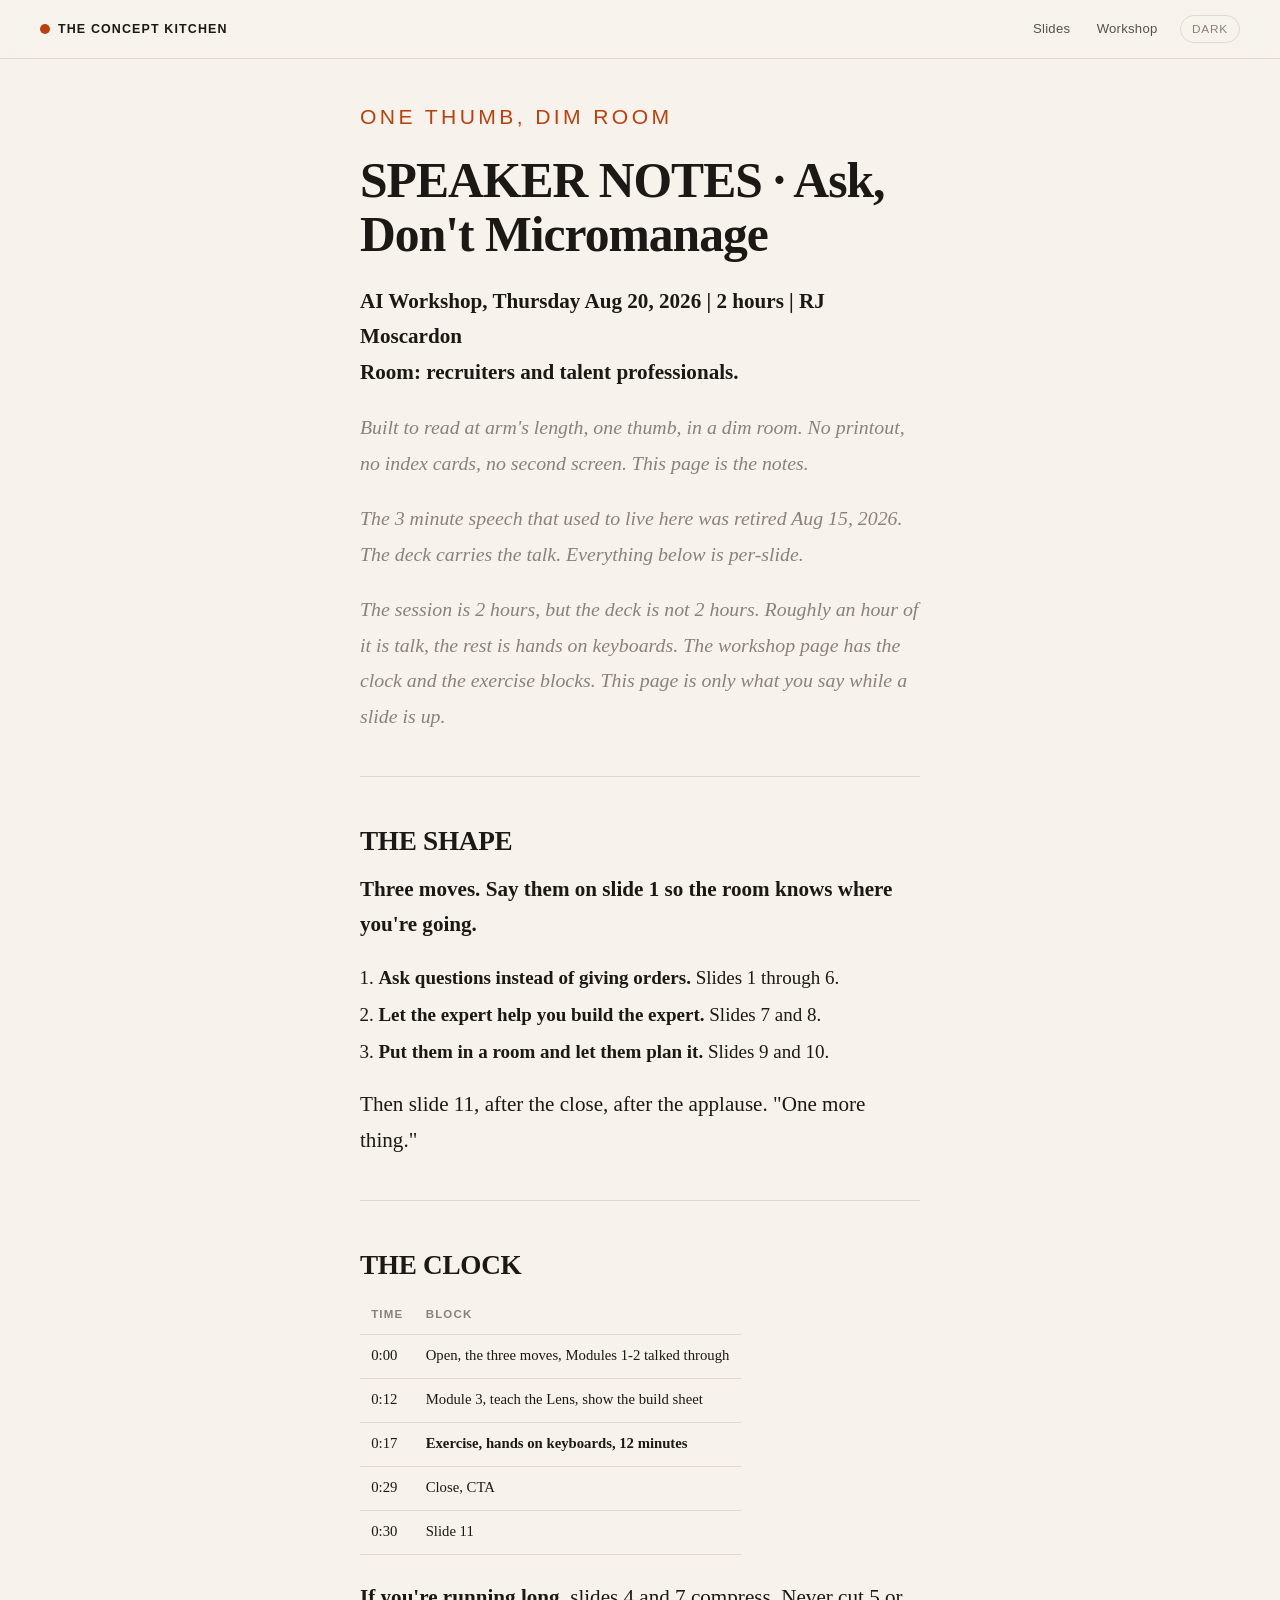
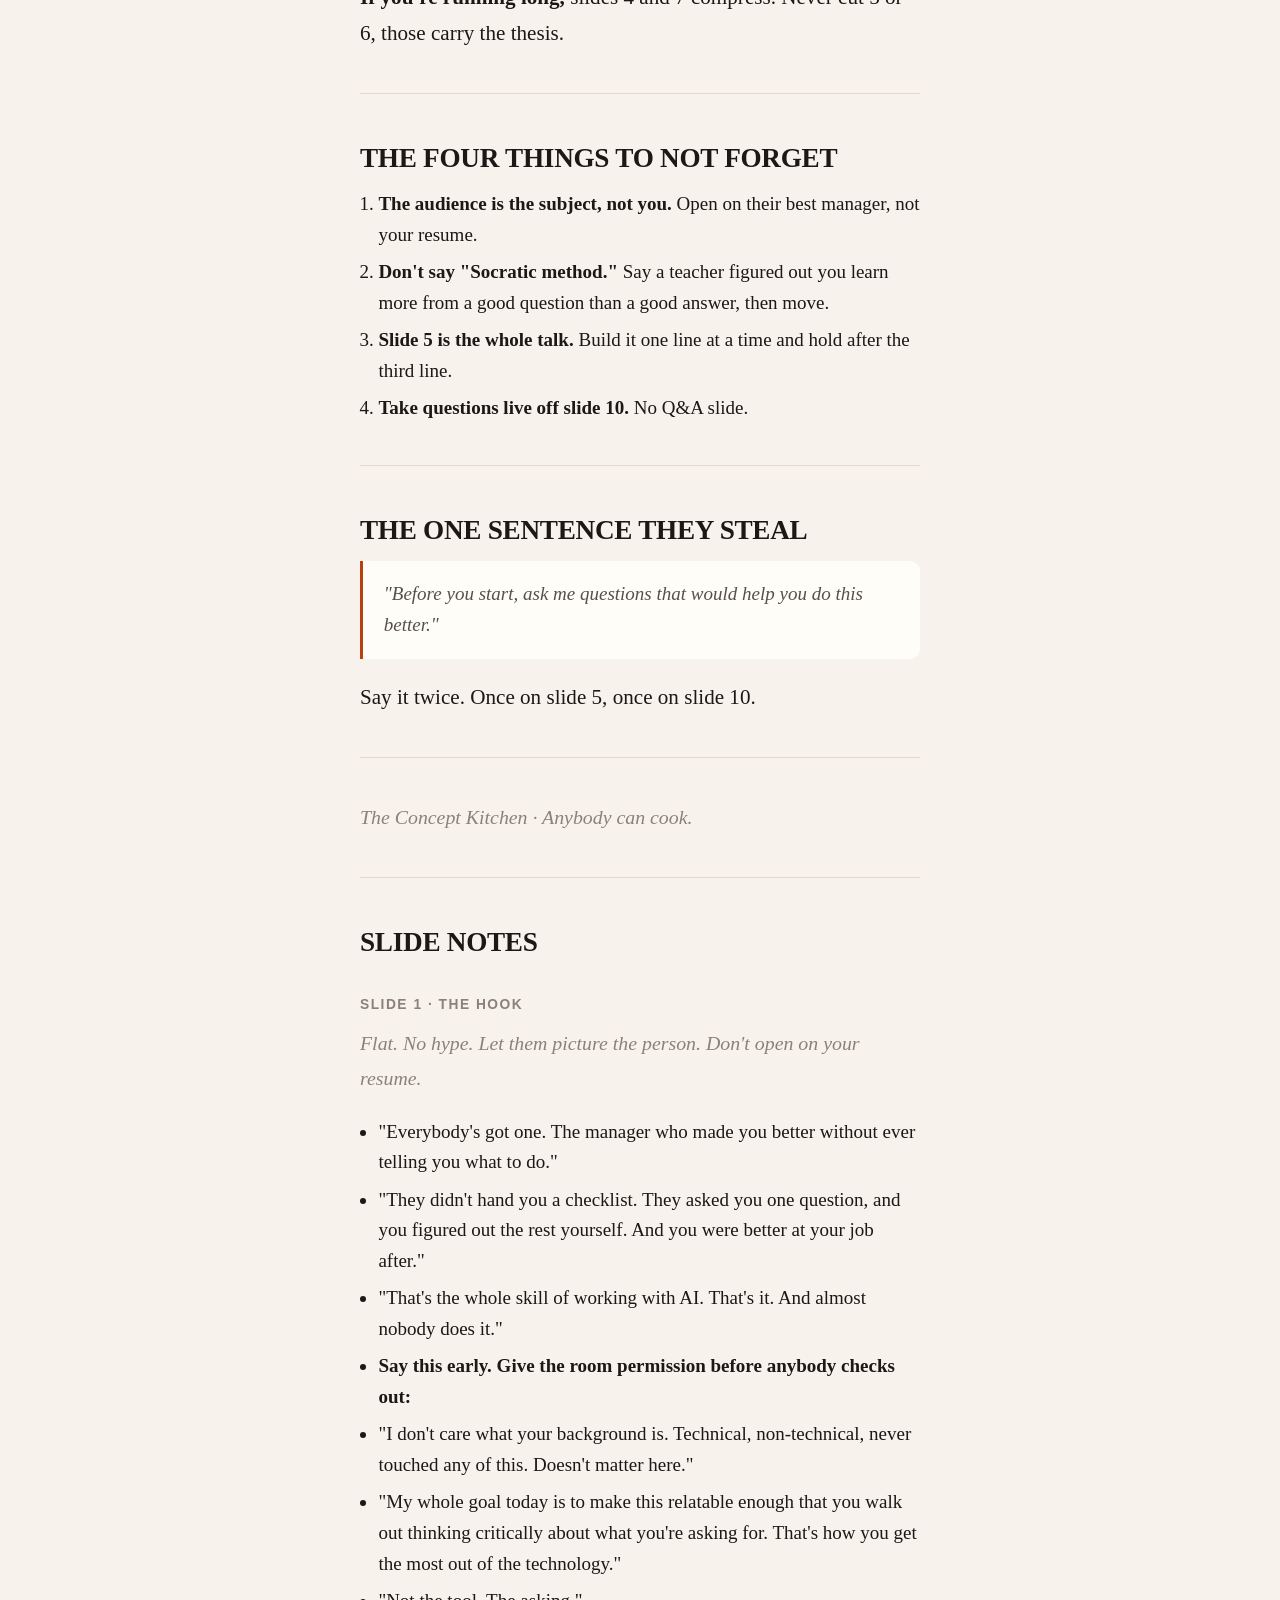
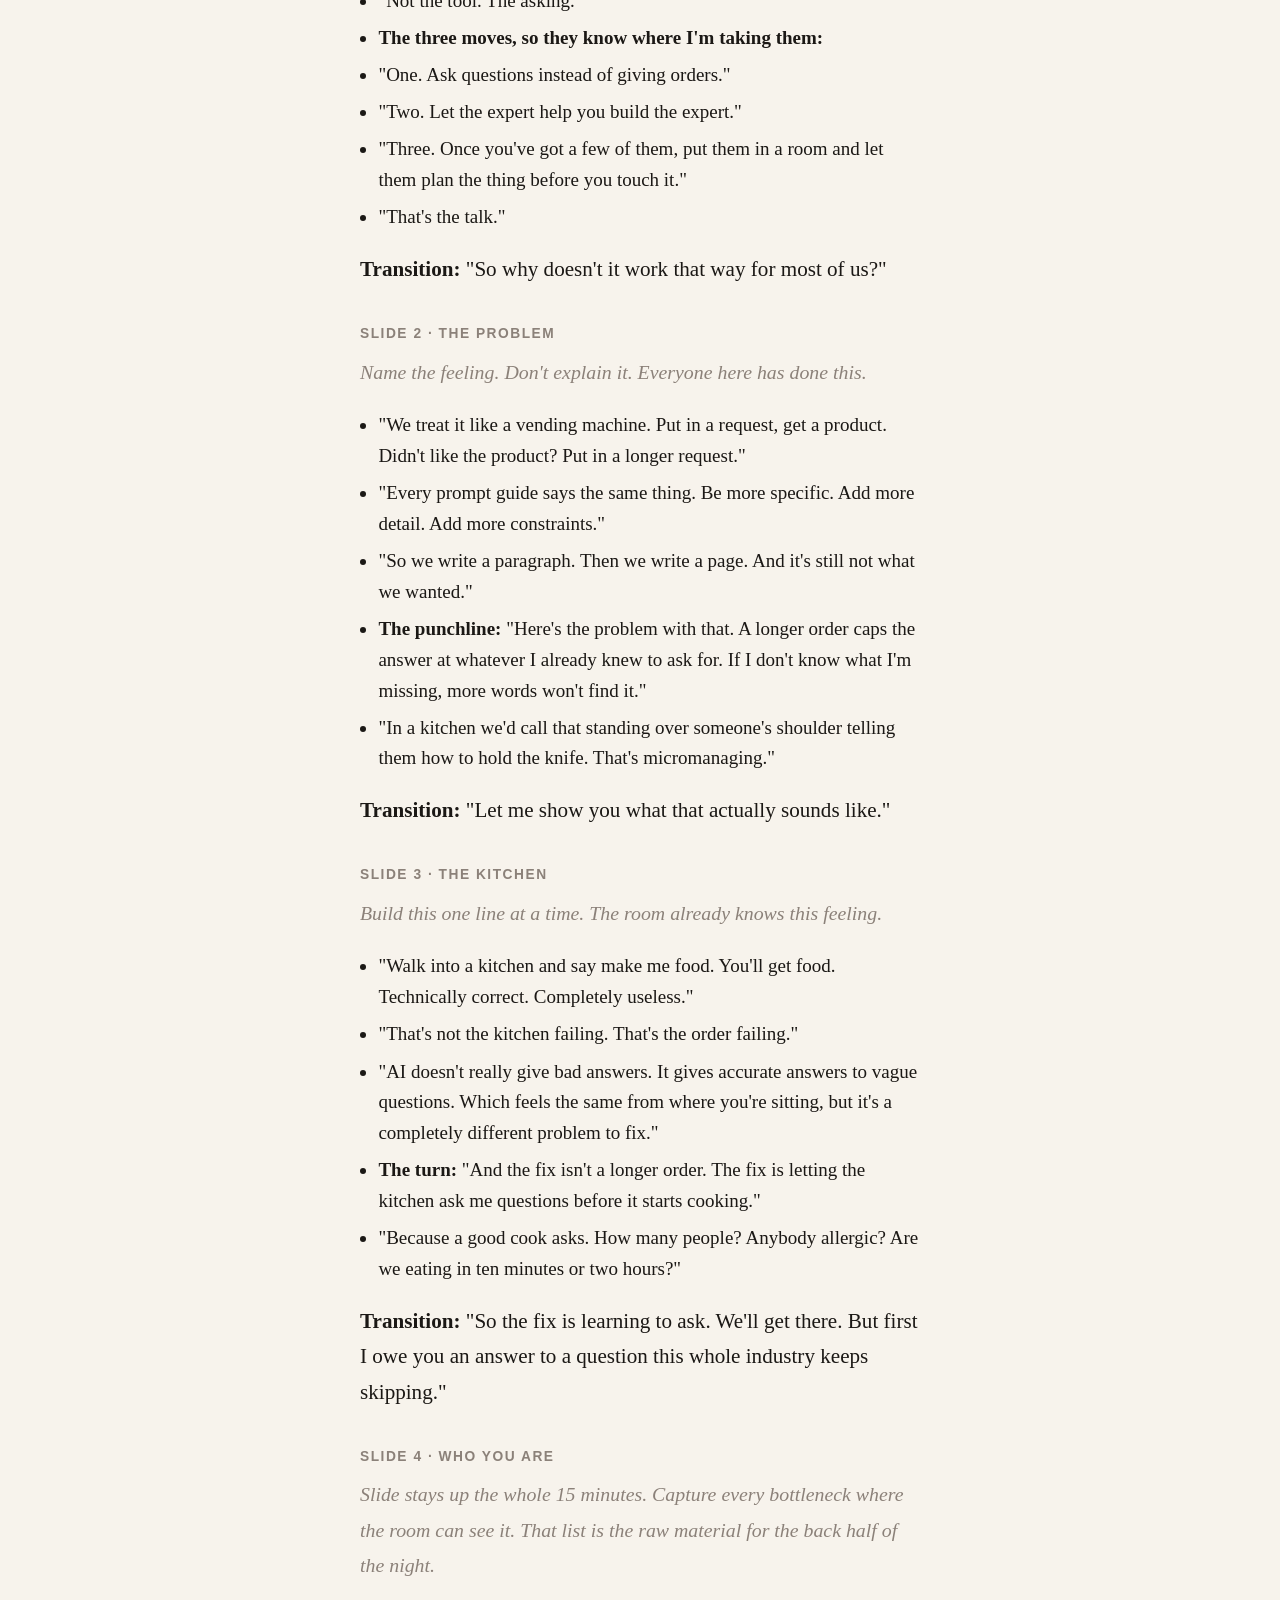
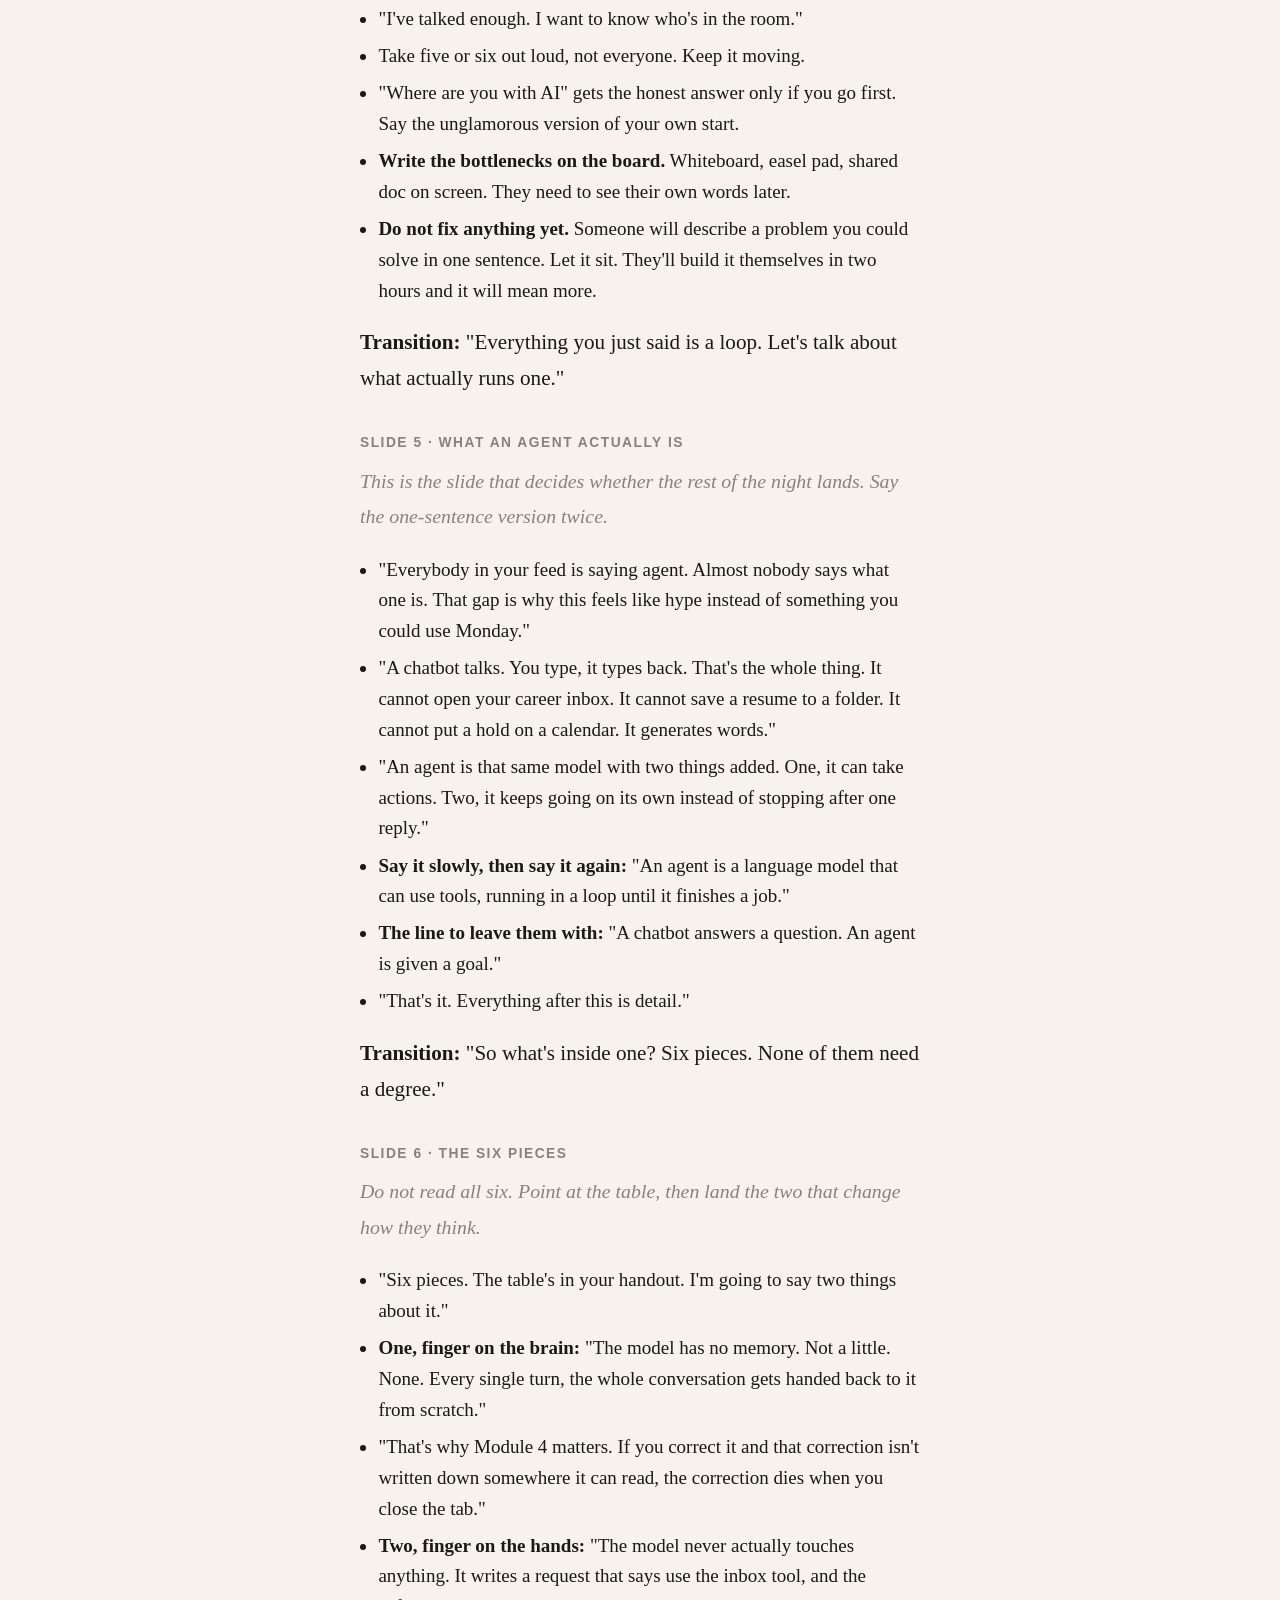
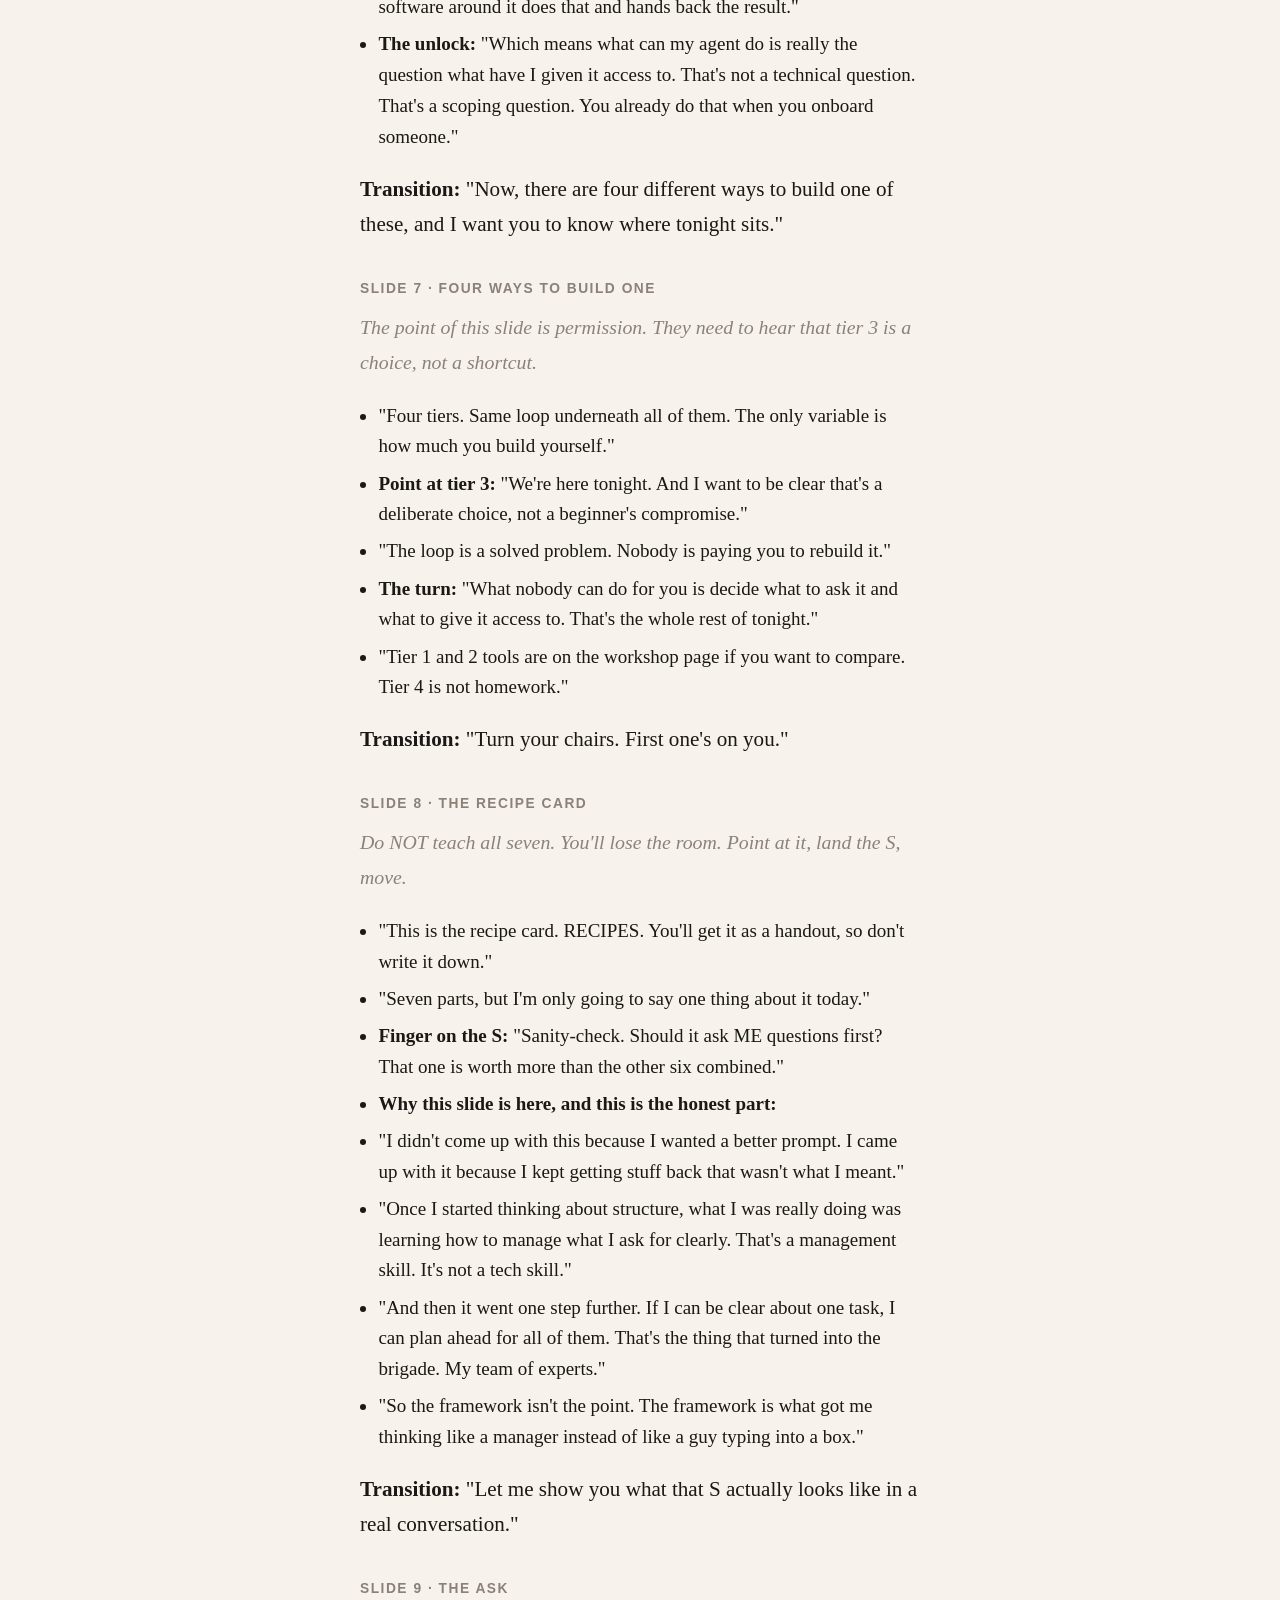
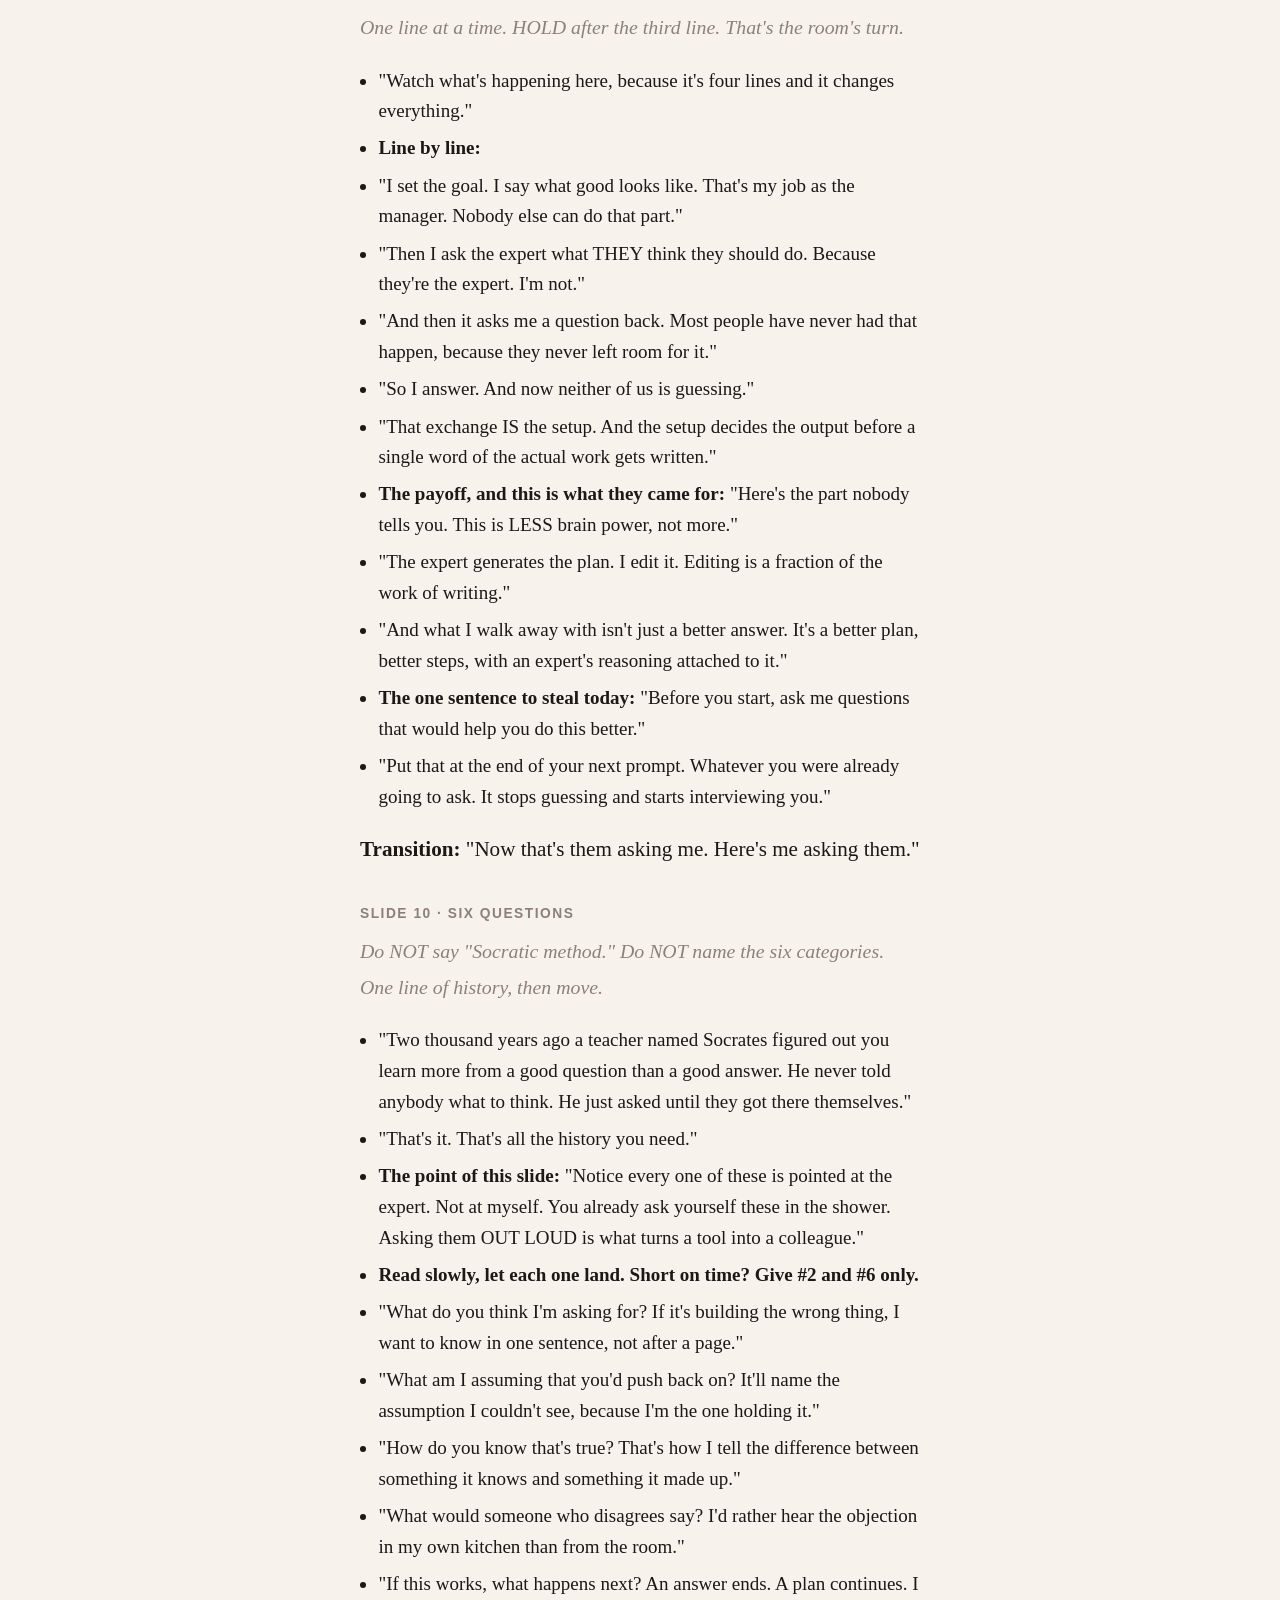
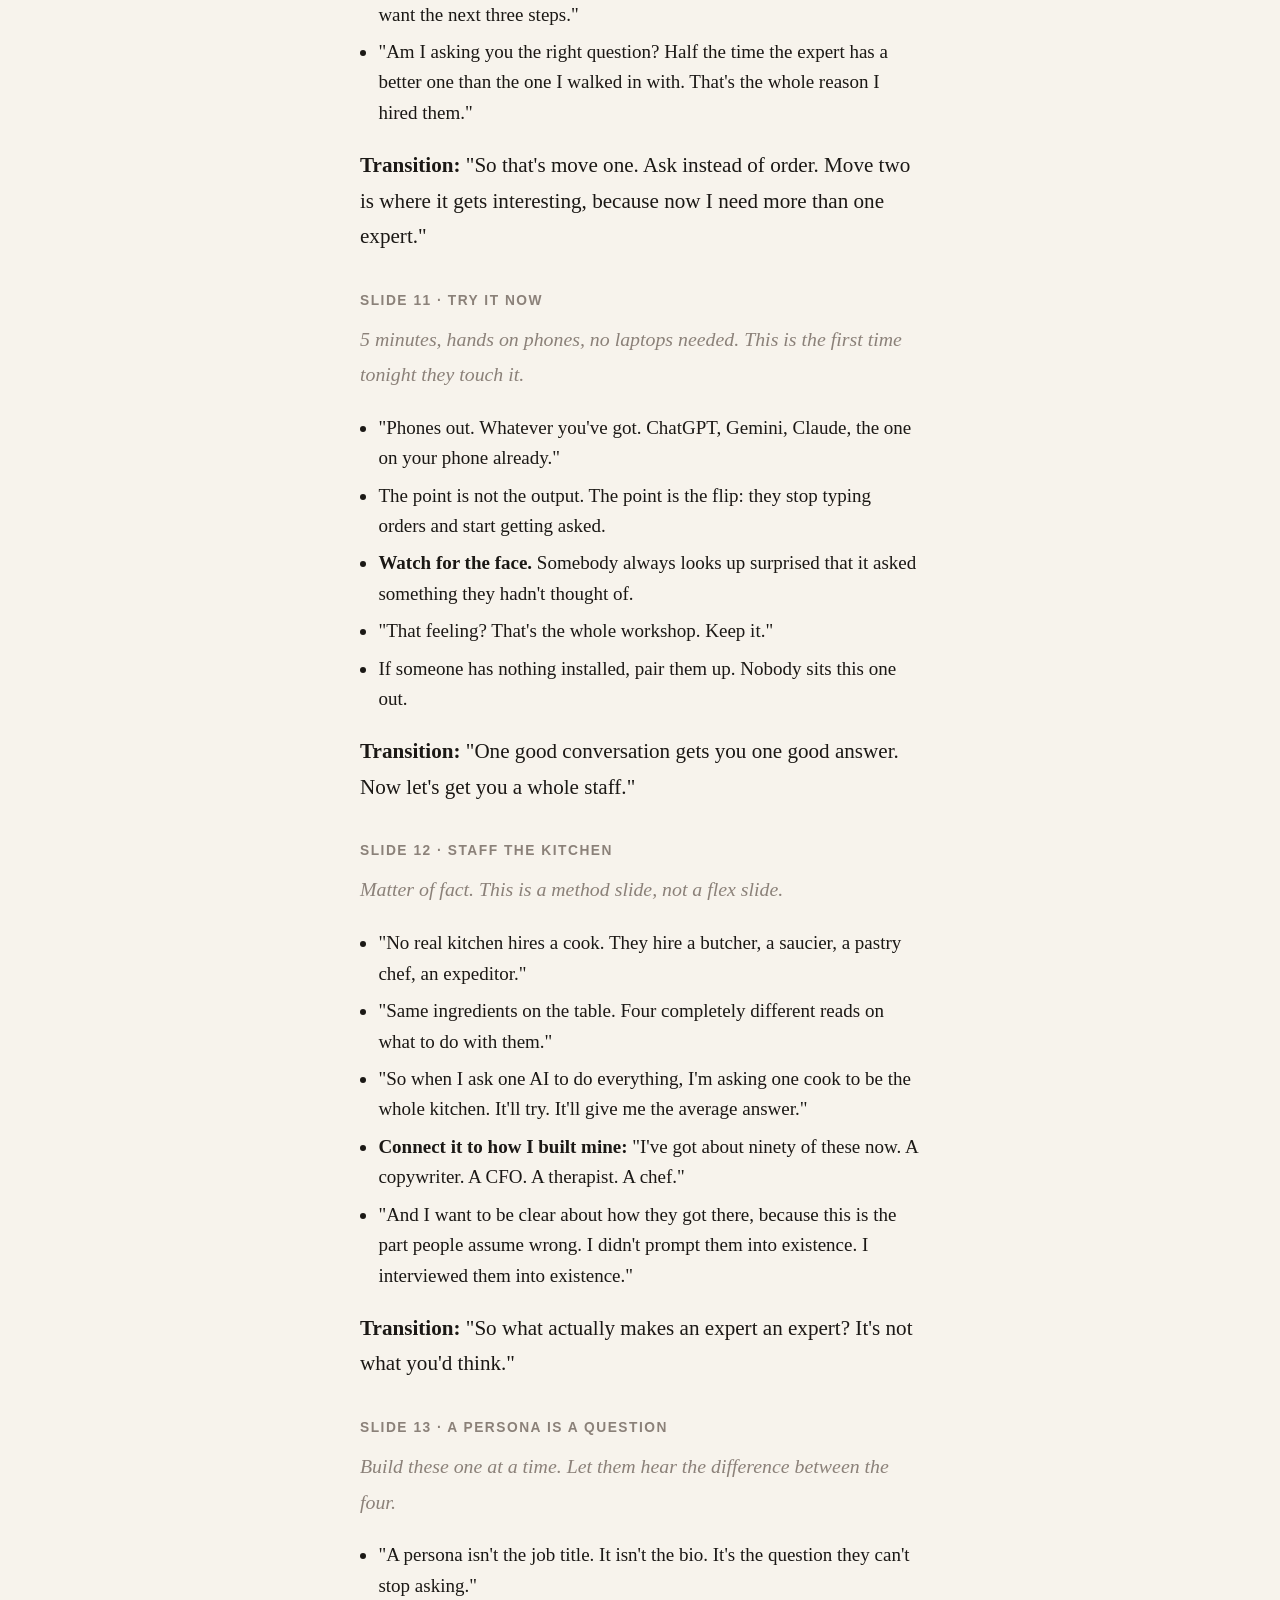
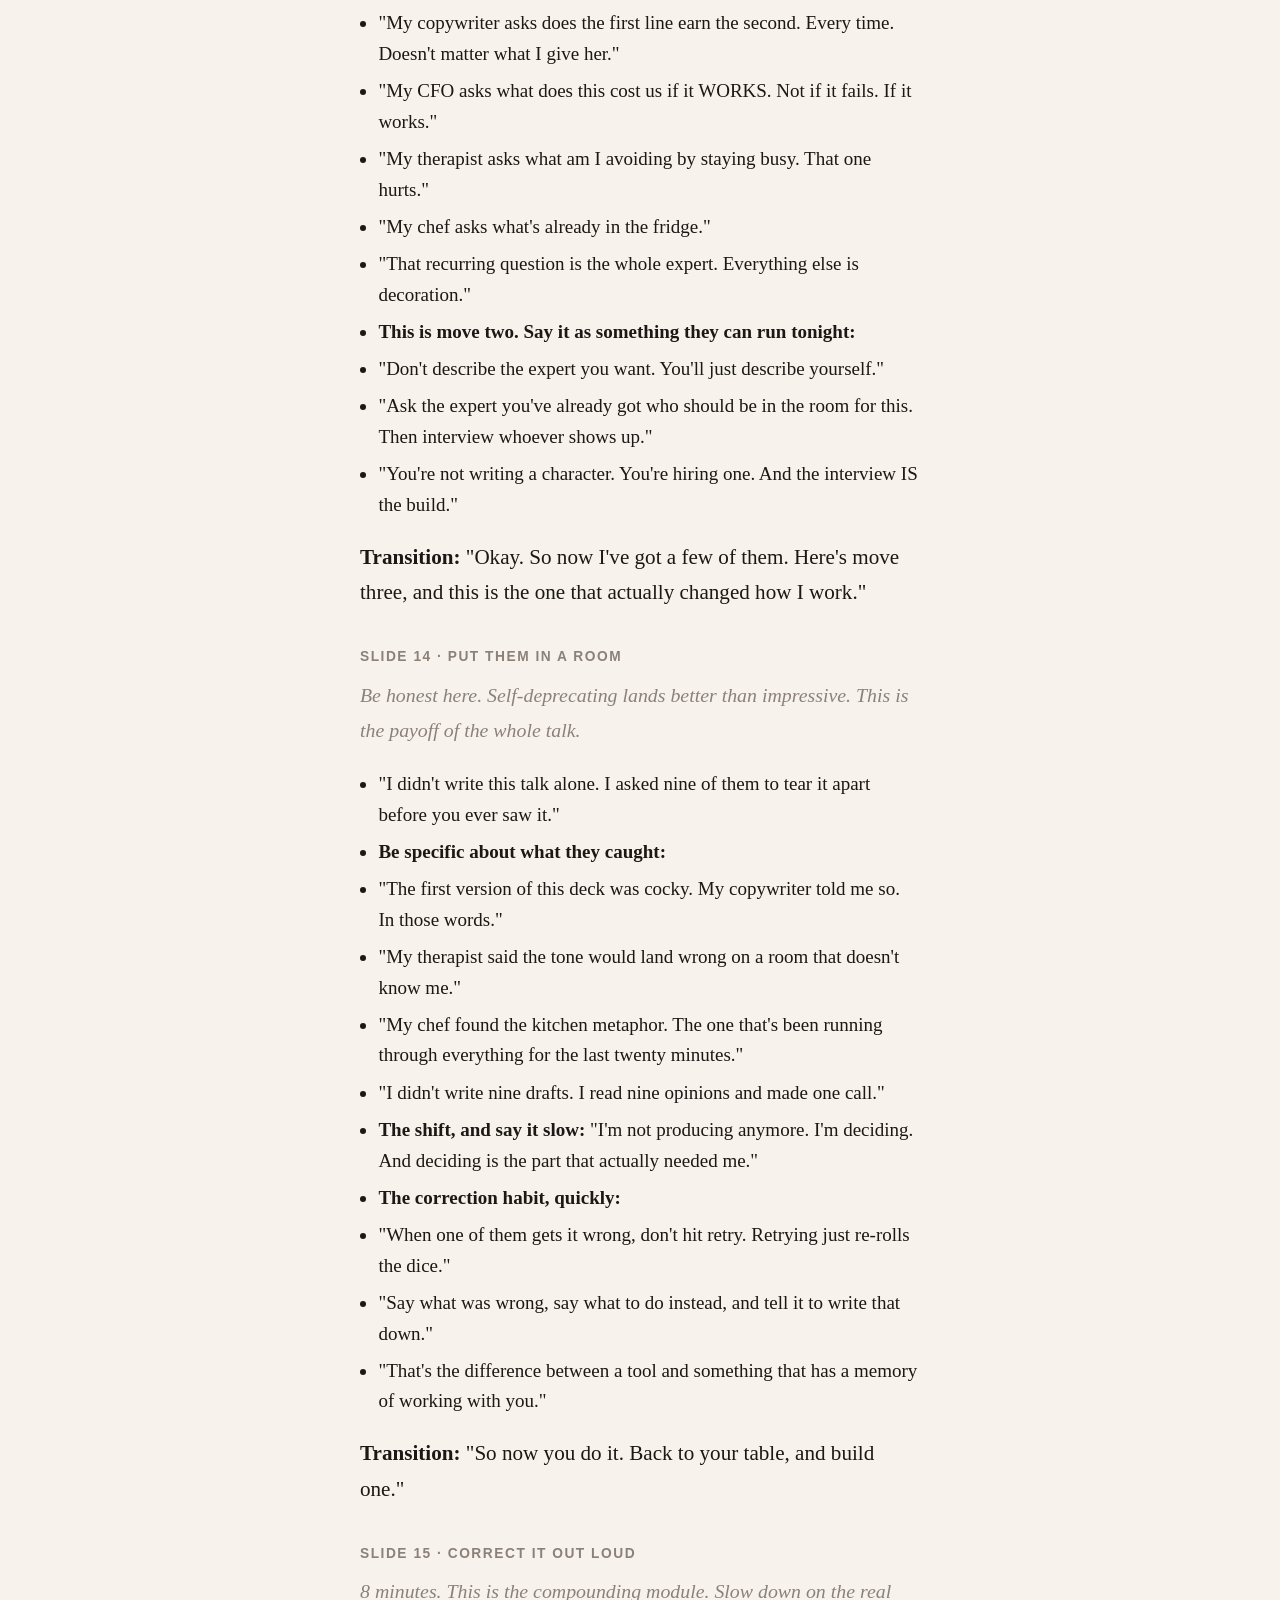
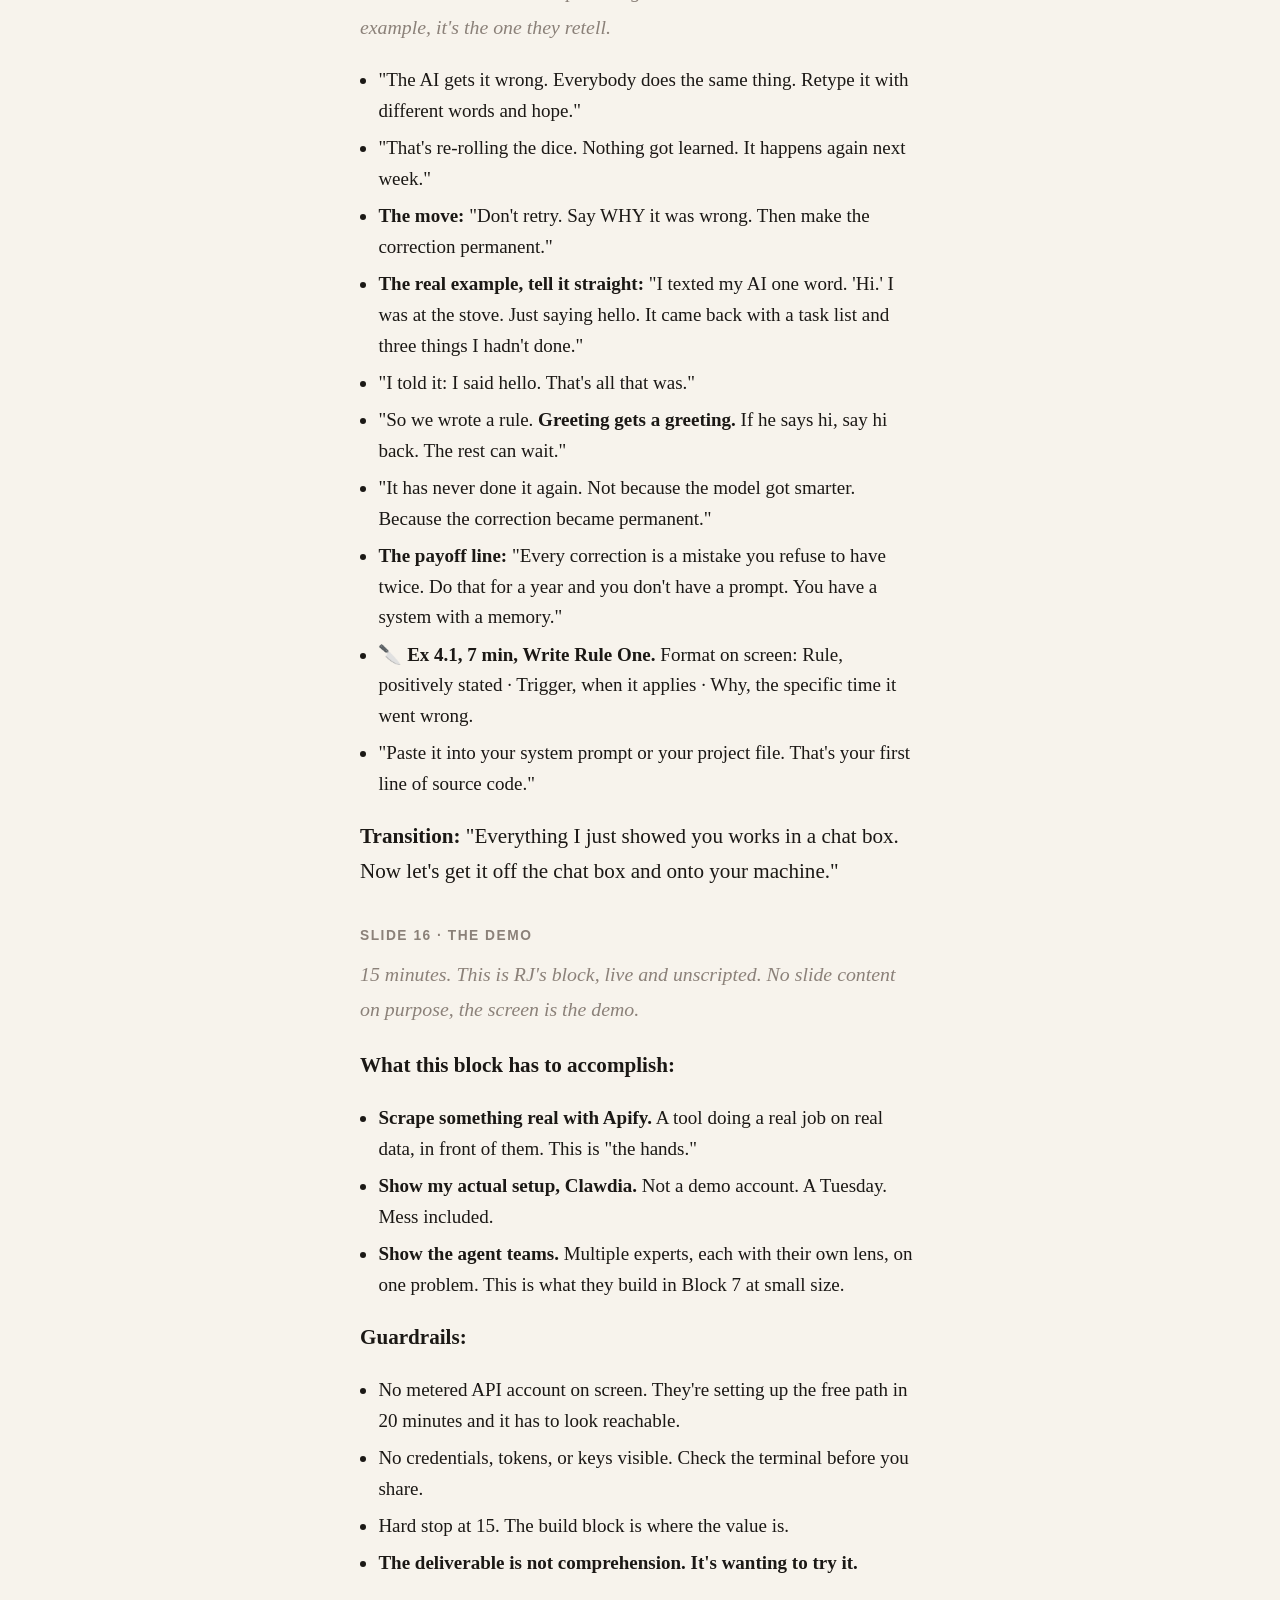
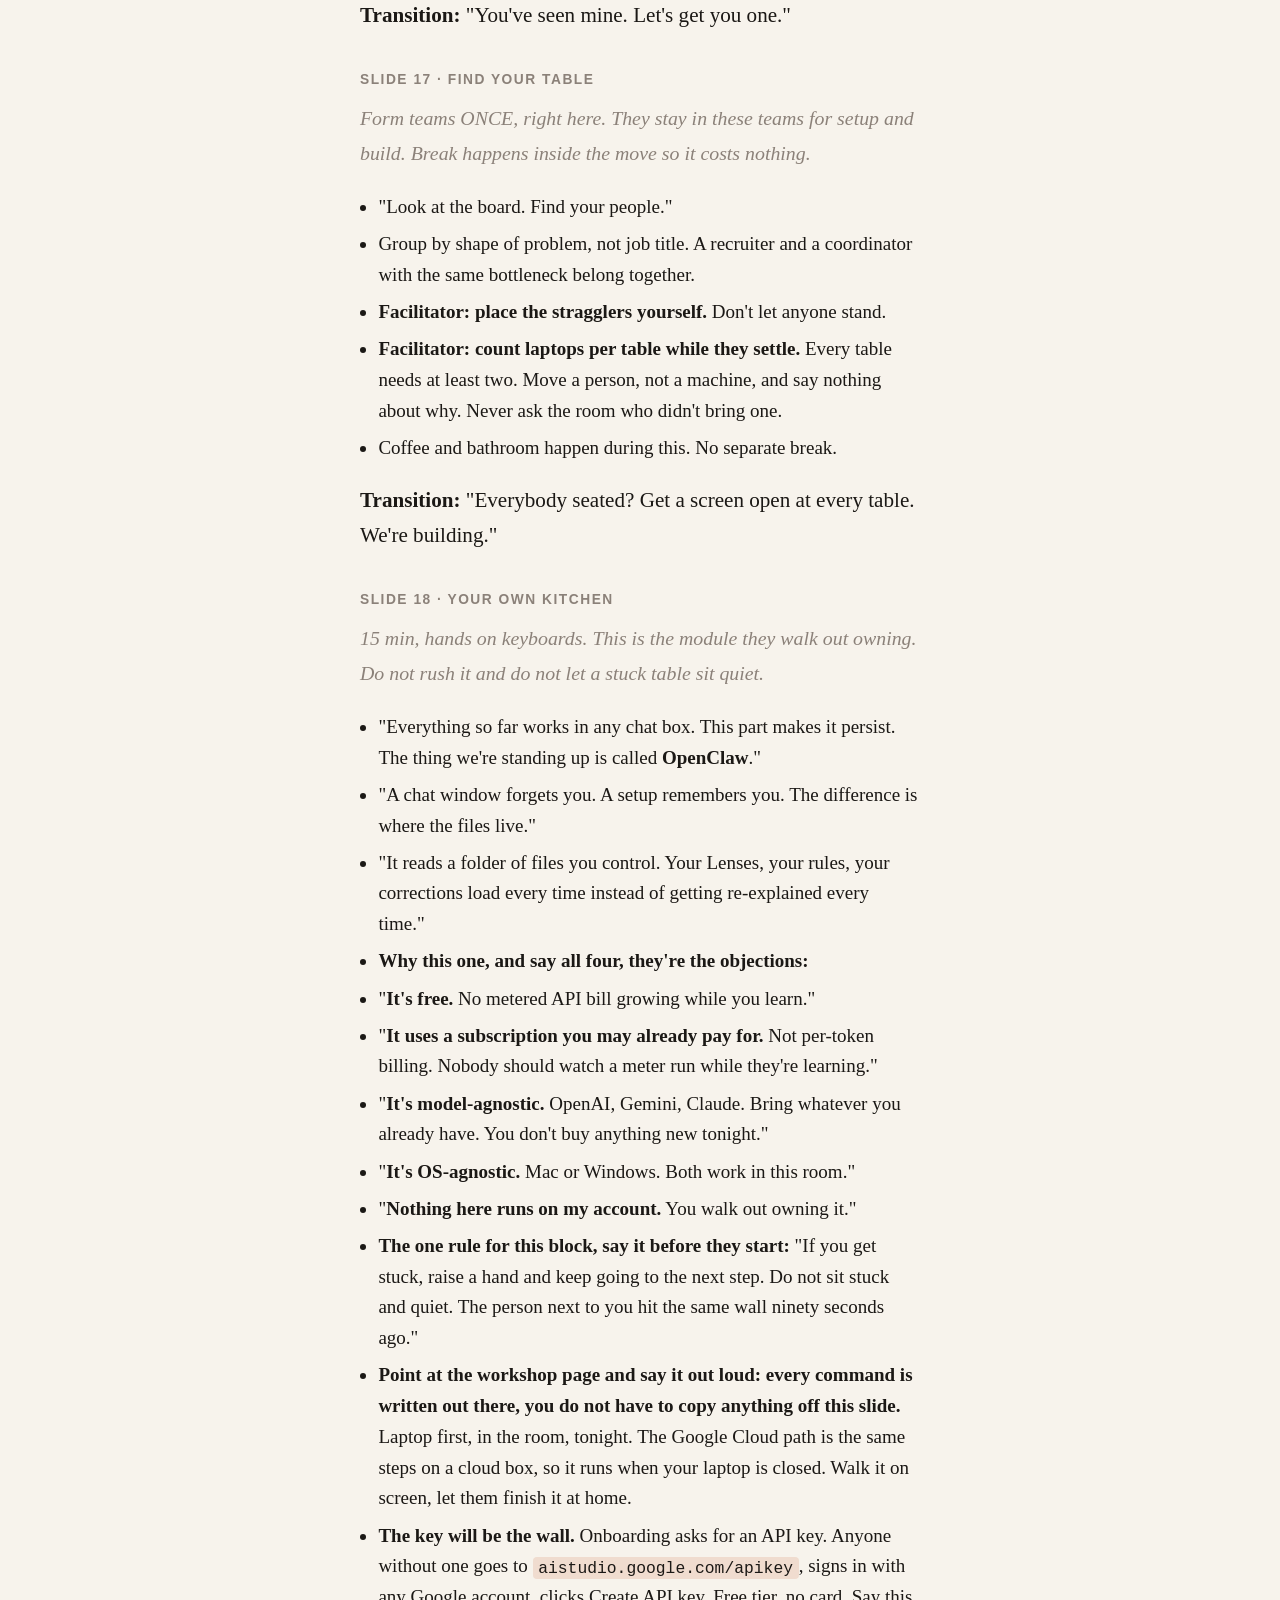
==== commit 3ef38d9e: "Workshop + slides: the actual OpenClaw install, not a pointer to a handout that doesn't exist Block " ====
--- a/public/notes.html
+++ b/public/notes.html
@@ -172,7 +172,7 @@
 <li><strong>Point at tier 3:</strong> "We're here tonight. And I want to be clear that's a deliberate choice, not a beginner's compromise."</li>
 <li>"The loop is a solved problem. Nobody is paying you to rebuild it."</li>
 <li><strong>The turn:</strong> "What nobody can do for you is decide what to ask it and what to give it access to. That's the whole rest of tonight."</li>
-<li>"Tier 1 and 2 tools are in the handout if you want to compare. Tier 4 is not homework."</li>
+<li>"Tier 1 and 2 tools are on the workshop page if you want to compare. Tier 4 is not homework."</li>
 </ul>
 <p><strong>Transition:</strong> "Turn your chairs. First one's on you."</p>
 <h3>SLIDE 8 · THE RECIPE CARD</h3>
@@ -325,8 +325,10 @@
 <li>"<strong>It's OS-agnostic.</strong> Mac or Windows. Both work in this room."</li>
 <li>"<strong>Nothing here runs on my account.</strong> You walk out owning it."</li>
 <li><strong>The one rule for this block, say it before they start:</strong> "If you get stuck, raise a hand and keep going to the next step. Do not sit stuck and quiet. The person next to you hit the same wall ninety seconds ago."</li>
-<li><strong>All three paths are in the handout.</strong> Laptop first, in the room, tonight. The Google Cloud path is the same steps on a cloud box, so it runs when your laptop is closed. Walk it on screen, let them finish it at home.</li>
-<li><strong>Say the third one out loud, early, before anyone has to admit it:</strong> "If you didn't bring a laptop, you are not sitting this out. Pair with someone at your table and drive their screen for your bottleneck. You take the handout home and stand up your own tonight." Nobody spectates for fifteen minutes.</li>
+<li><strong>Point at the workshop page and say it out loud: every command is written out there, you do not have to copy anything off this slide.</strong> Laptop first, in the room, tonight. The Google Cloud path is the same steps on a cloud box, so it runs when your laptop is closed. Walk it on screen, let them finish it at home.</li>
+<li><strong>The key will be the wall.</strong> Onboarding asks for an API key. Anyone without one goes to <code>aistudio.google.com/apikey</code>, signs in with any Google account, clicks Create API key. Free tier, no card. Say this before hands go up, not after.</li>
+<li><strong>The Windows objection you'll hear: "doesn't this need WSL2?"</strong> It does not. Native PowerShell works, and there's a double-click installer. WSL2 is the fuller path and they can move to it later. Do not let a Windows user opt out of the block over this.</li>
+<li><strong>Say the third one out loud, early, before anyone has to admit it:</strong> "If you didn't bring a laptop, you are not sitting this out. Pair with someone at your table and drive their screen for your bottleneck. Every command is on the workshop page. Stand up your own tonight." Nobody spectates for fifteen minutes.</li>
 <li><strong>Facilitator:</strong> circulate. Do not narrate from the front for 15 minutes. The room needs hands, not a lecture.</li>
 </ul>
 <p><strong>Transition:</strong> "Kitchen's yours now. Let's hear what everybody built."</p>
@@ -523,7 +525,7 @@
 <p><strong>The real goal is curiosity, not coverage.</strong> If a block is going well and people are asking questions, let it run and take the time from the talk column. A room that leaves curious will build on Saturday. A room that leaves informed will not.</p>
 <p><strong>Groups of 3 or 4, formed once, at block 5.</strong> Do not re-form them. Nineteen respondents means five or six tables. Say the number out loud when you form them.</p>
 <p><strong>The real teaching window is not the room booking.</strong> People trickle in for the first fifteen and start looking at phones near the end. Assume the block is longer than the workshop and start the actual teach once bodies are seated, not on the minute. Block 1 and block 2 absorb stragglers gracefully; the lecture does not.</p>
-<p><strong>One live install path only.</strong> Block 6 teaches the laptop path live because it's the one that gets a whole room to a working setup in fifteen minutes. The cloud path goes on screen and in the handout as take-home. Two live paths in a room this size means the room splits into people who are done and people who are stuck, and the stuck ones stop participating. <strong>Path 3 is not a third live path, it's pairing.</strong> Anyone without a laptop drives a partner's screen for their own bottleneck, so they're still building, not watching.</p>
+<p><strong>One live install path only.</strong> Block 6 teaches the laptop path live because it's the one that gets a whole room to a working setup in fifteen minutes. The cloud path goes on screen and stays on this page as take-home. Two live paths in a room this size means the room splits into people who are done and people who are stuck, and the stuck ones stop participating. <strong>Path 3 is not a third live path, it's pairing.</strong> Anyone without a laptop drives a partner's screen for their own bottleneck, so they're still building, not watching.</p>
 <p><strong>Nothing runs on my credentials.</strong> No demo that depends on my accounts, my tokens, or my usage cap. Free and agnostic is the whole selling point, and a live demo running on a metered account contradicts the pitch in front of the room.</p>
 <p><strong>The frame is "the setup makes you the bottleneck," never "you are the bottleneck."</strong> Framed as <em>you are</em>, it's an accusation and the room closes. Framed as <em>the setup makes you</em>, it's a relief and the room leans in. Same fact, opposite outcome. Do not improvise this line.</p>
 <p><strong>Two people on that survey are not in the main cluster.</strong> One wrote <em>"not enough open roles or hard to define the hiring road-map"</em>, which is not a workflow problem. One wrote <em>"Finding a recruiter who will take my call"</em>, which means they're on the hiring side. Have one line ready for each, and make sure both end up on a table in block 5 rather than working alone.</p>
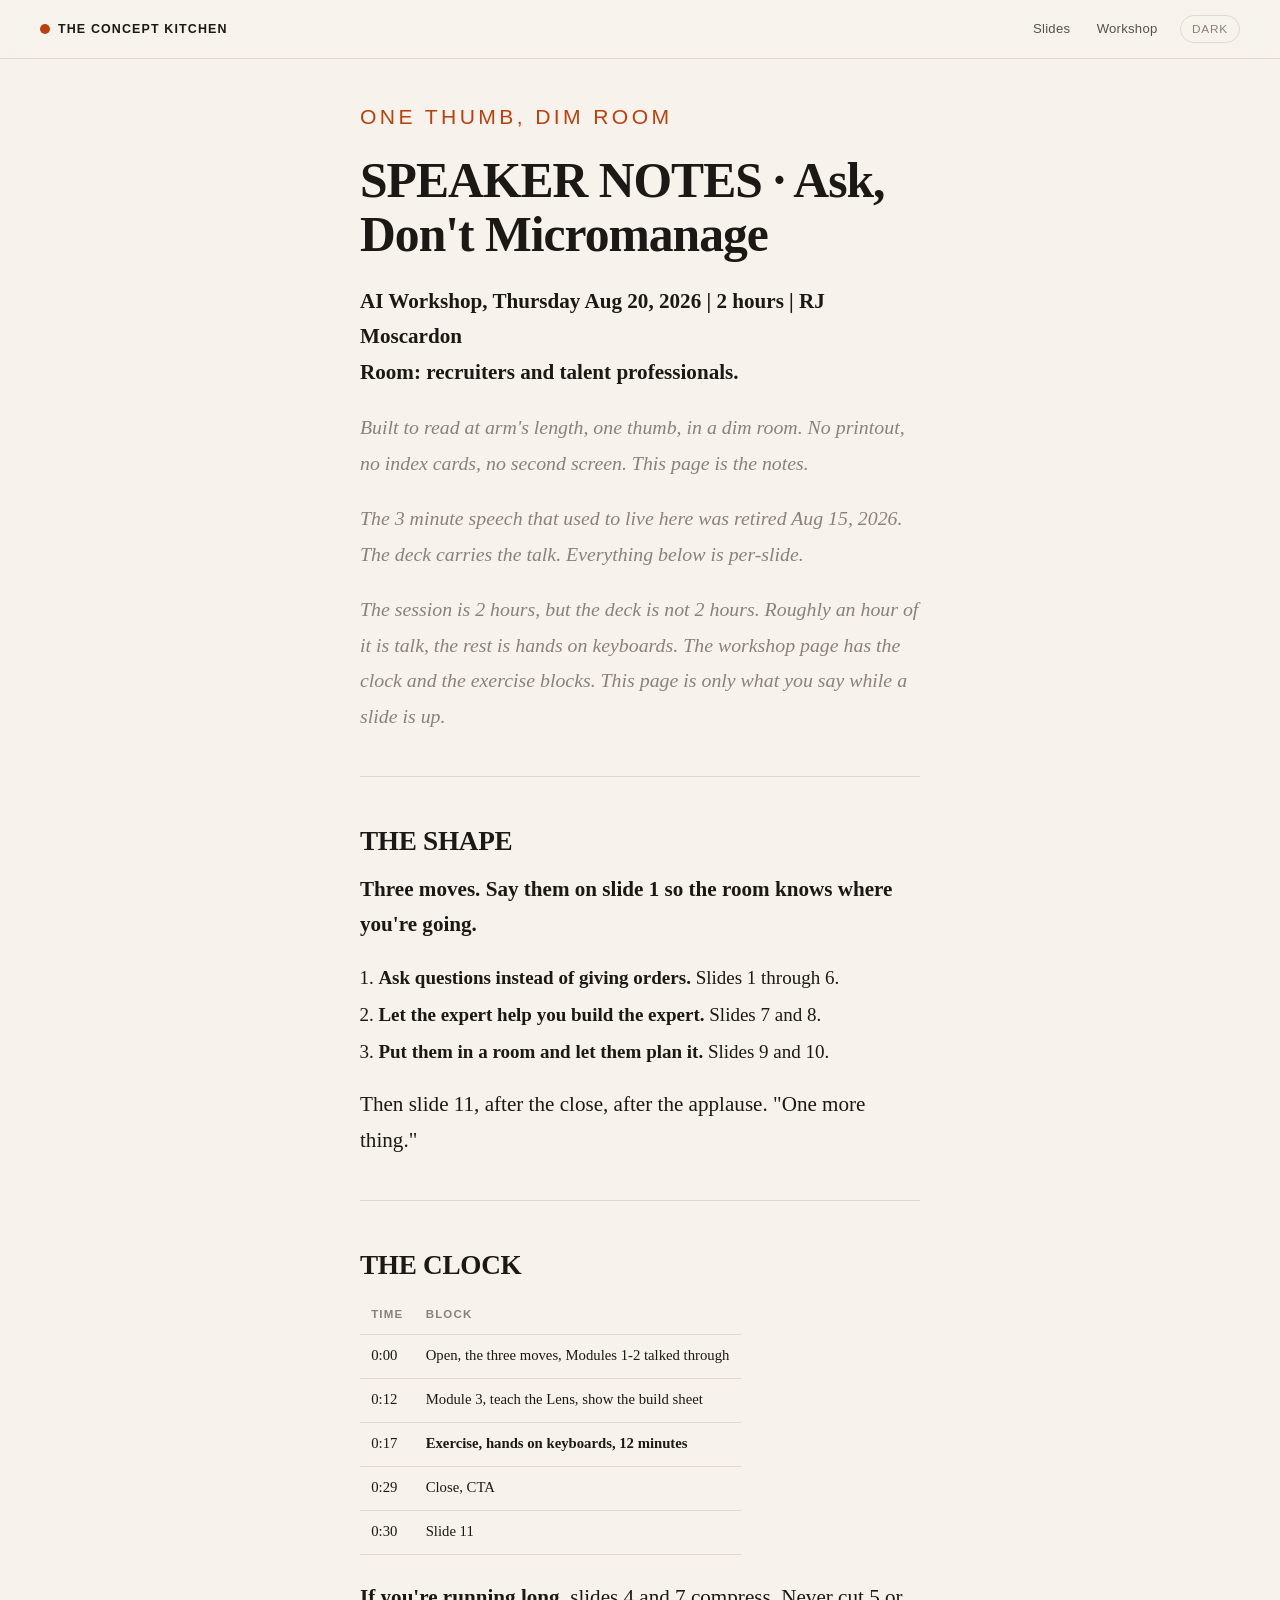
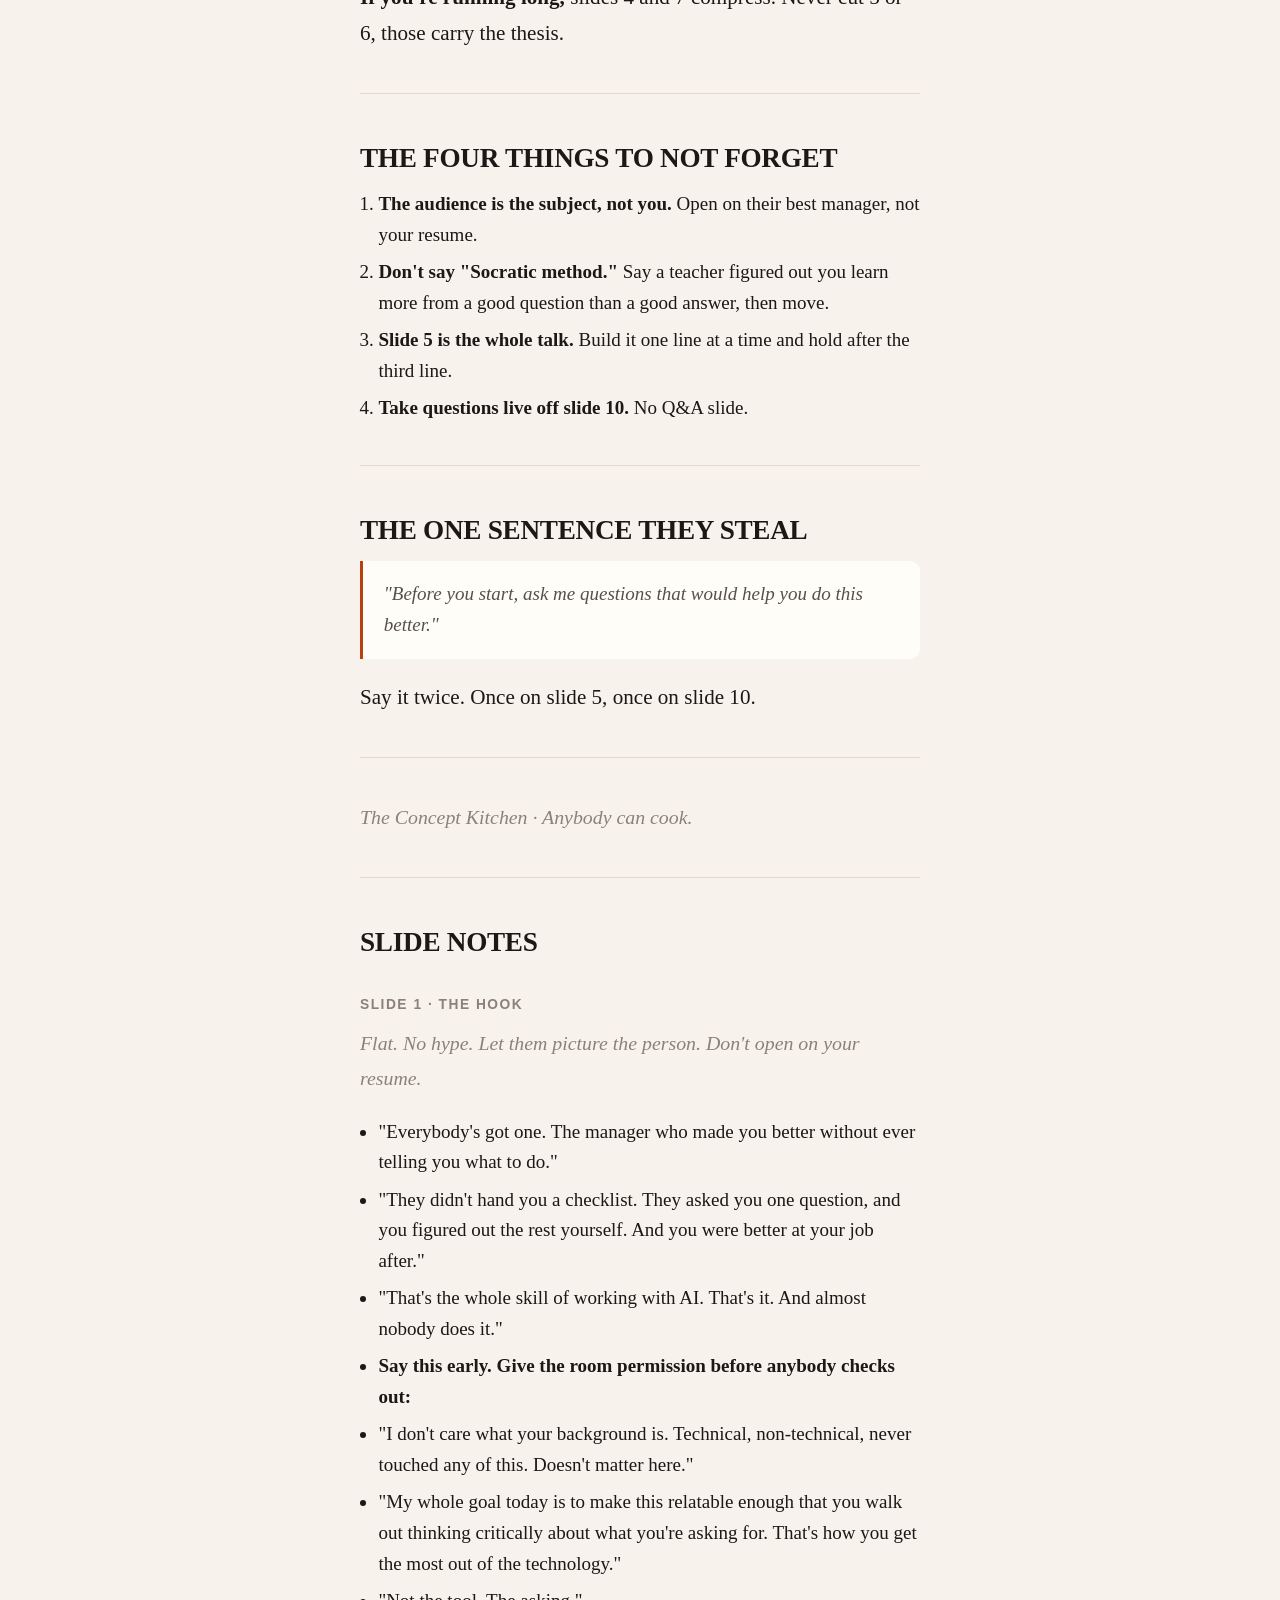
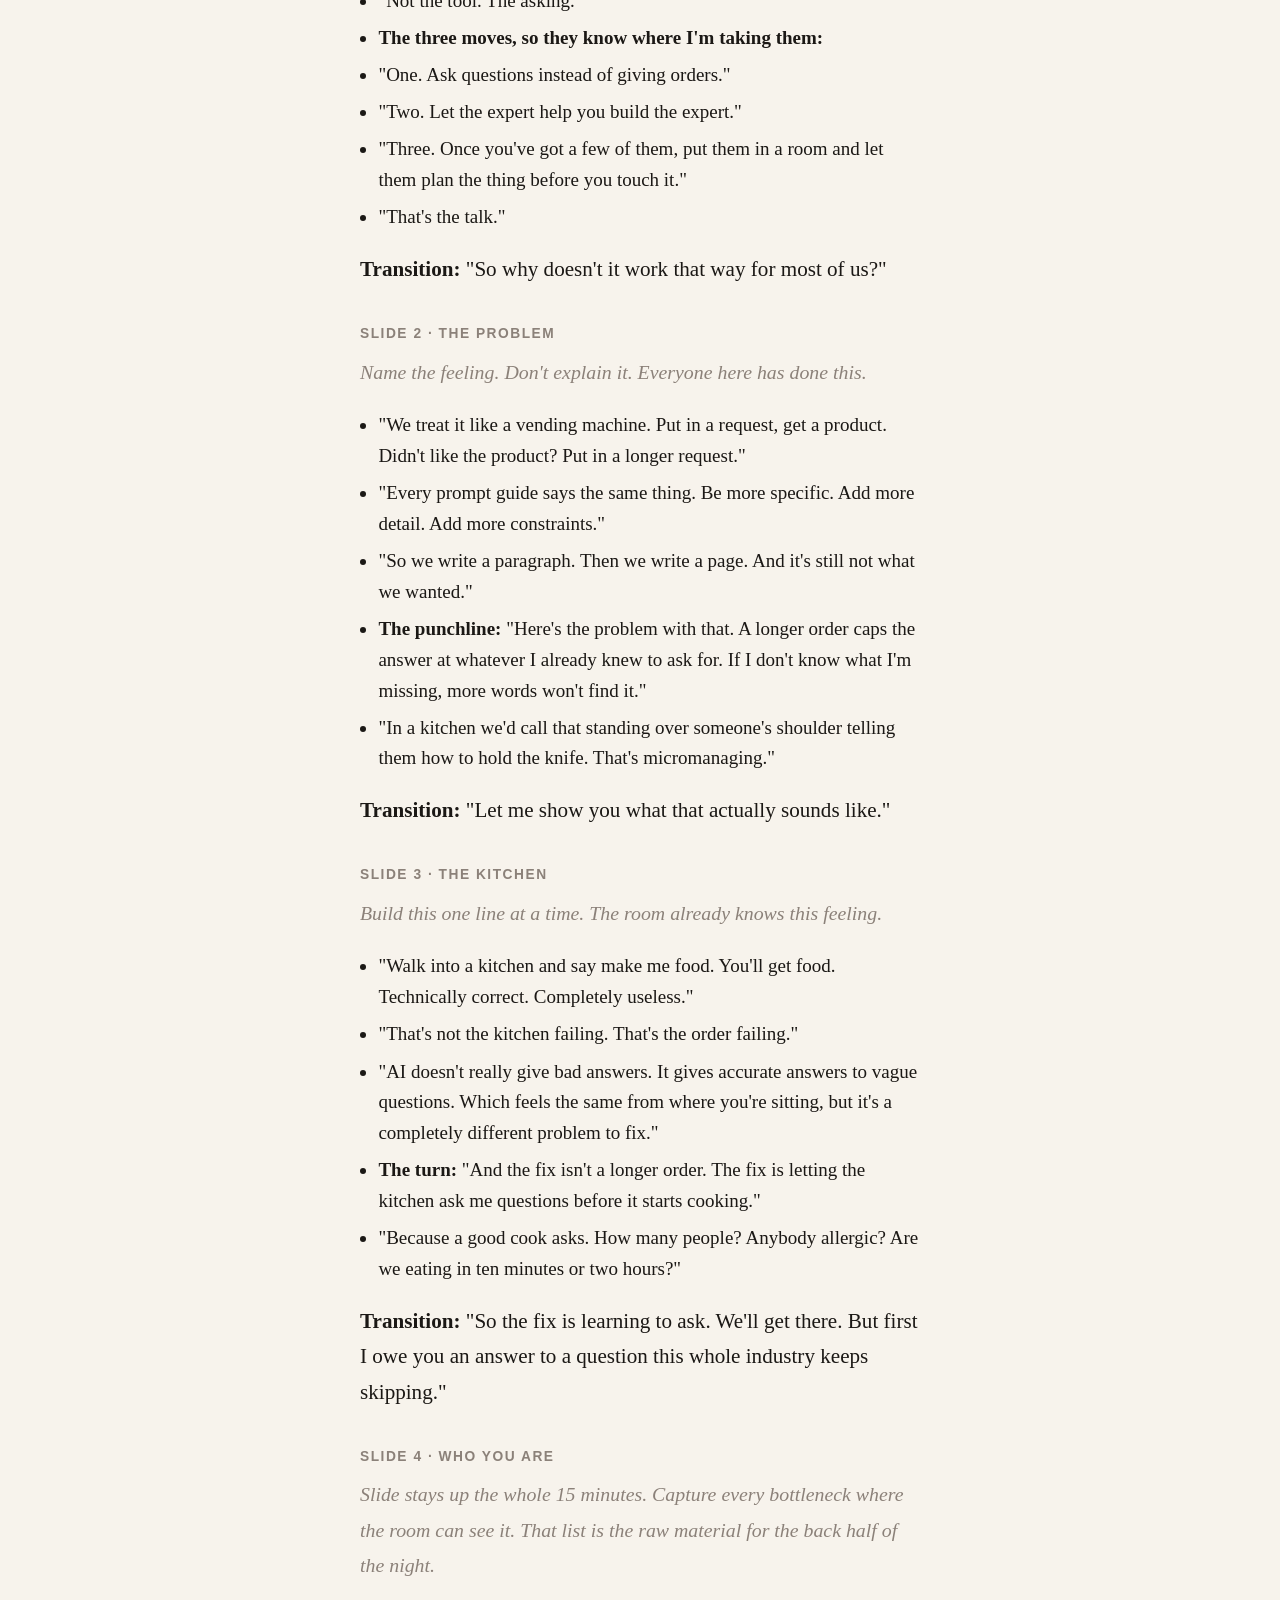
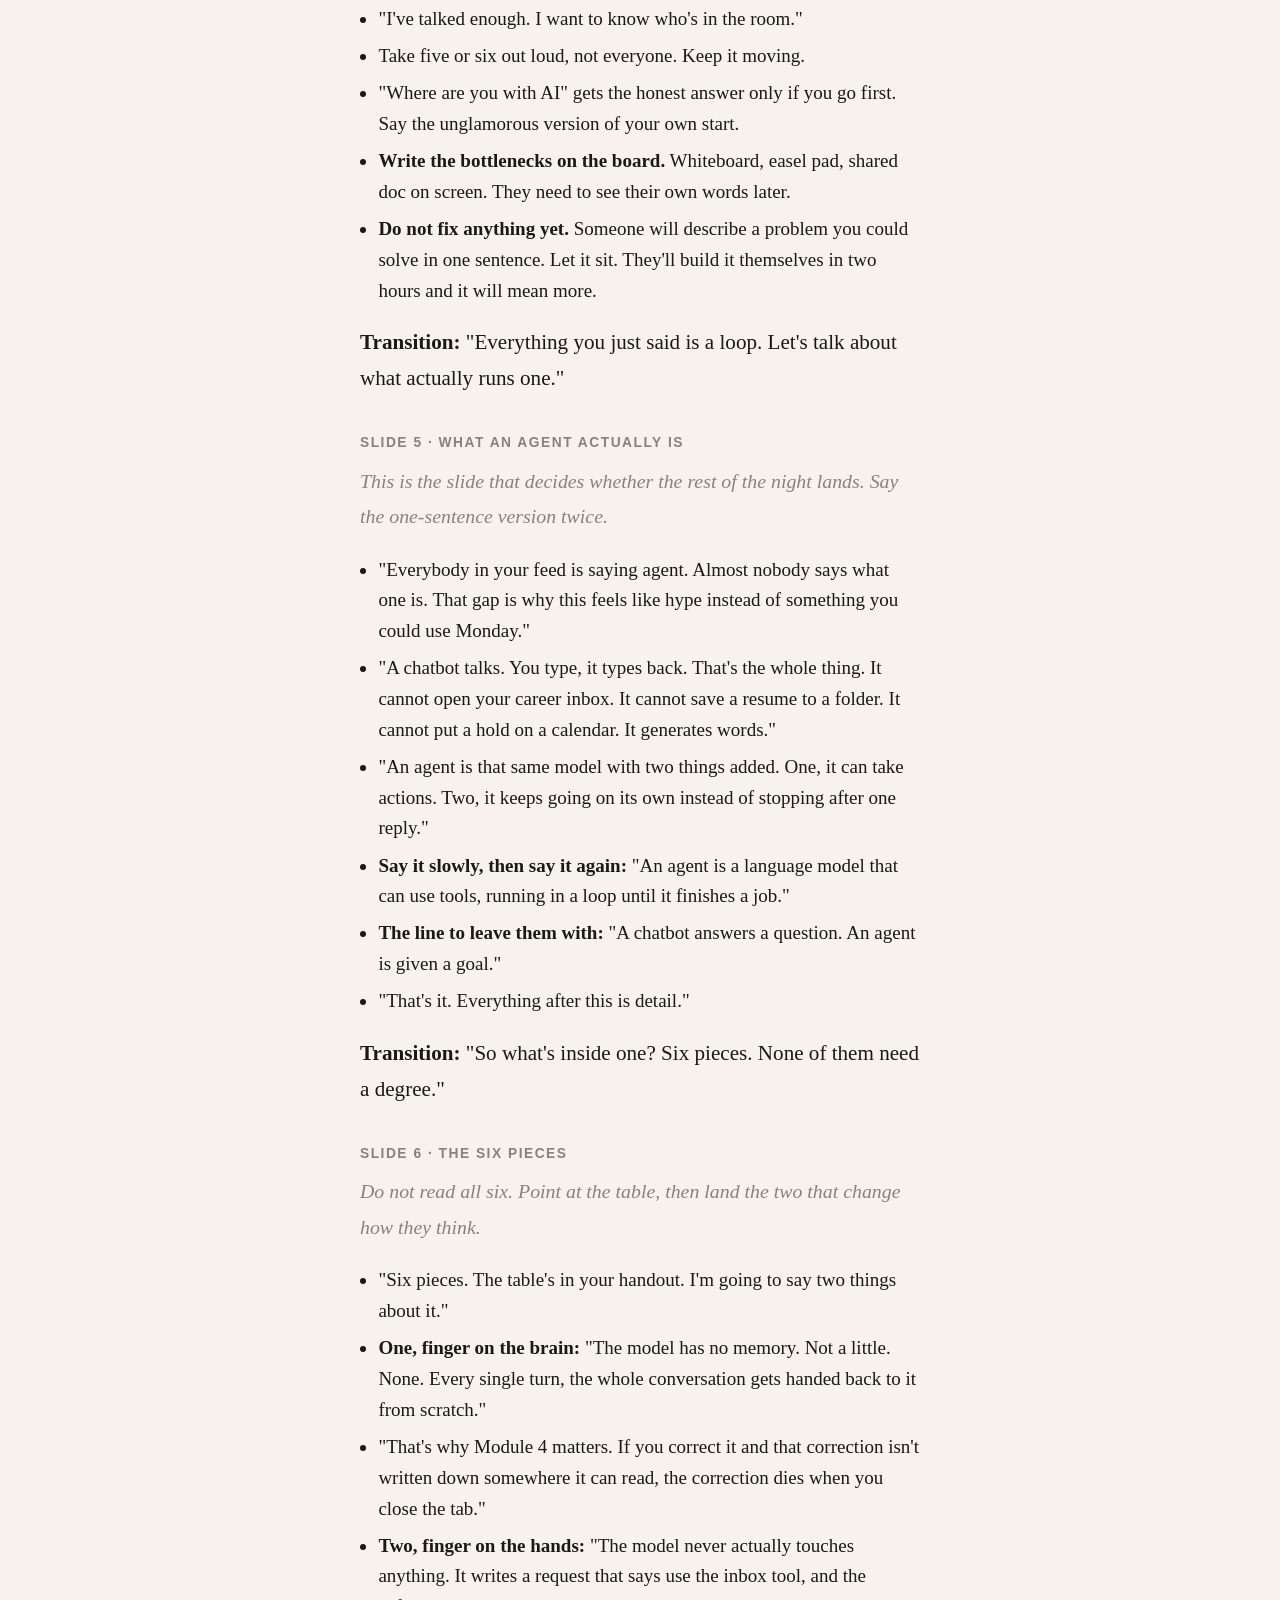
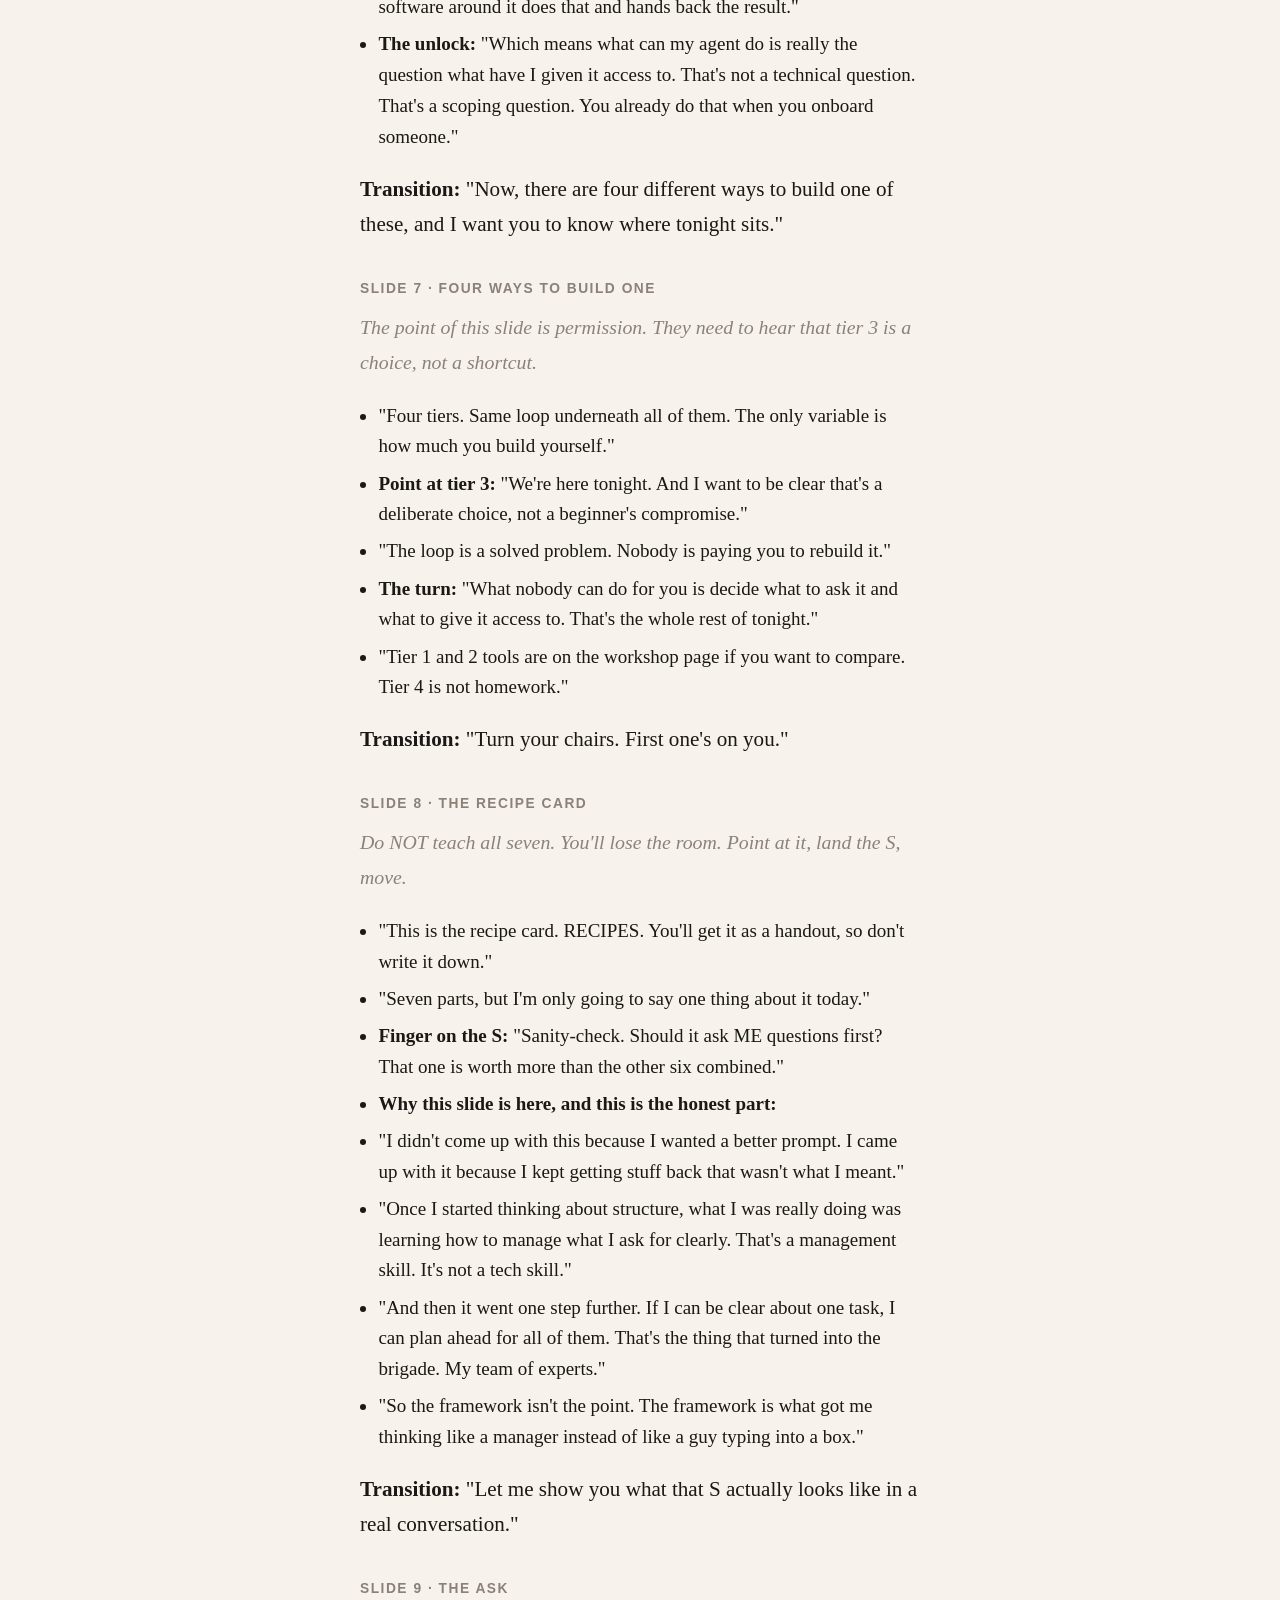
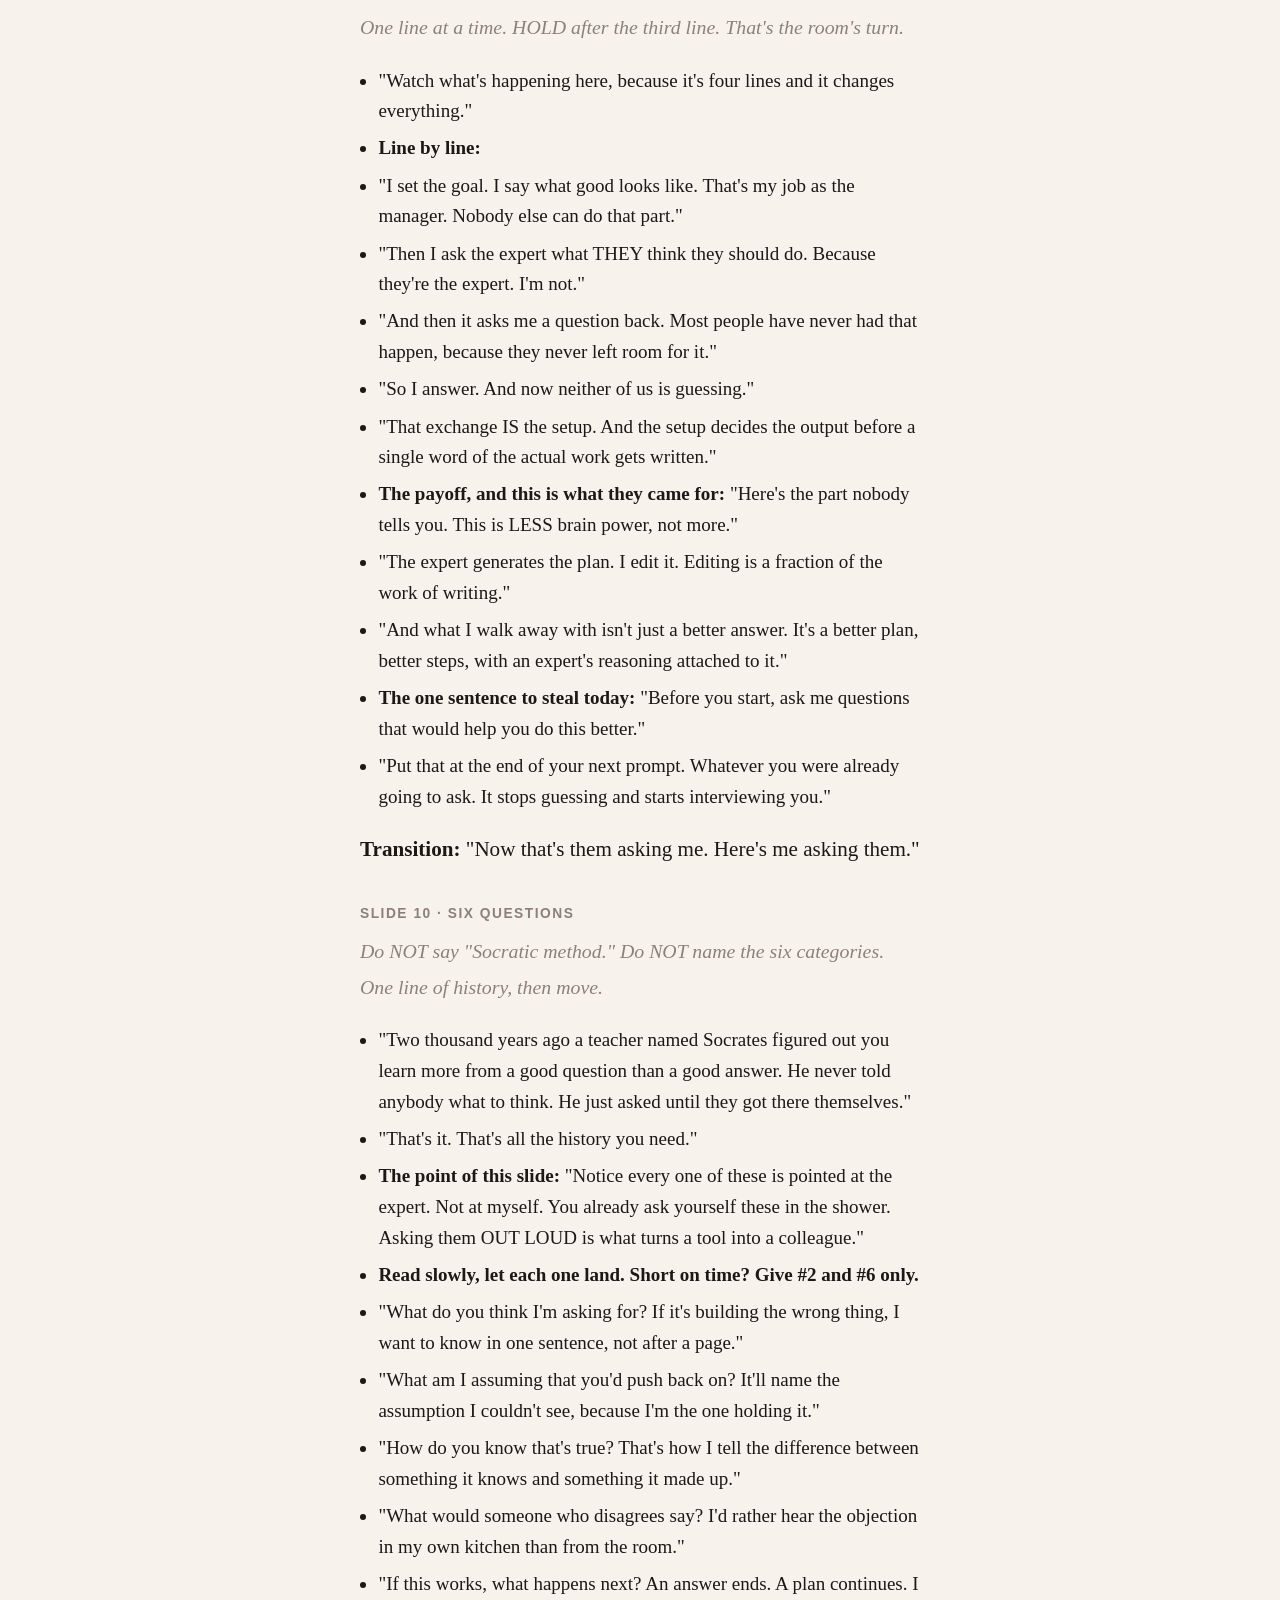
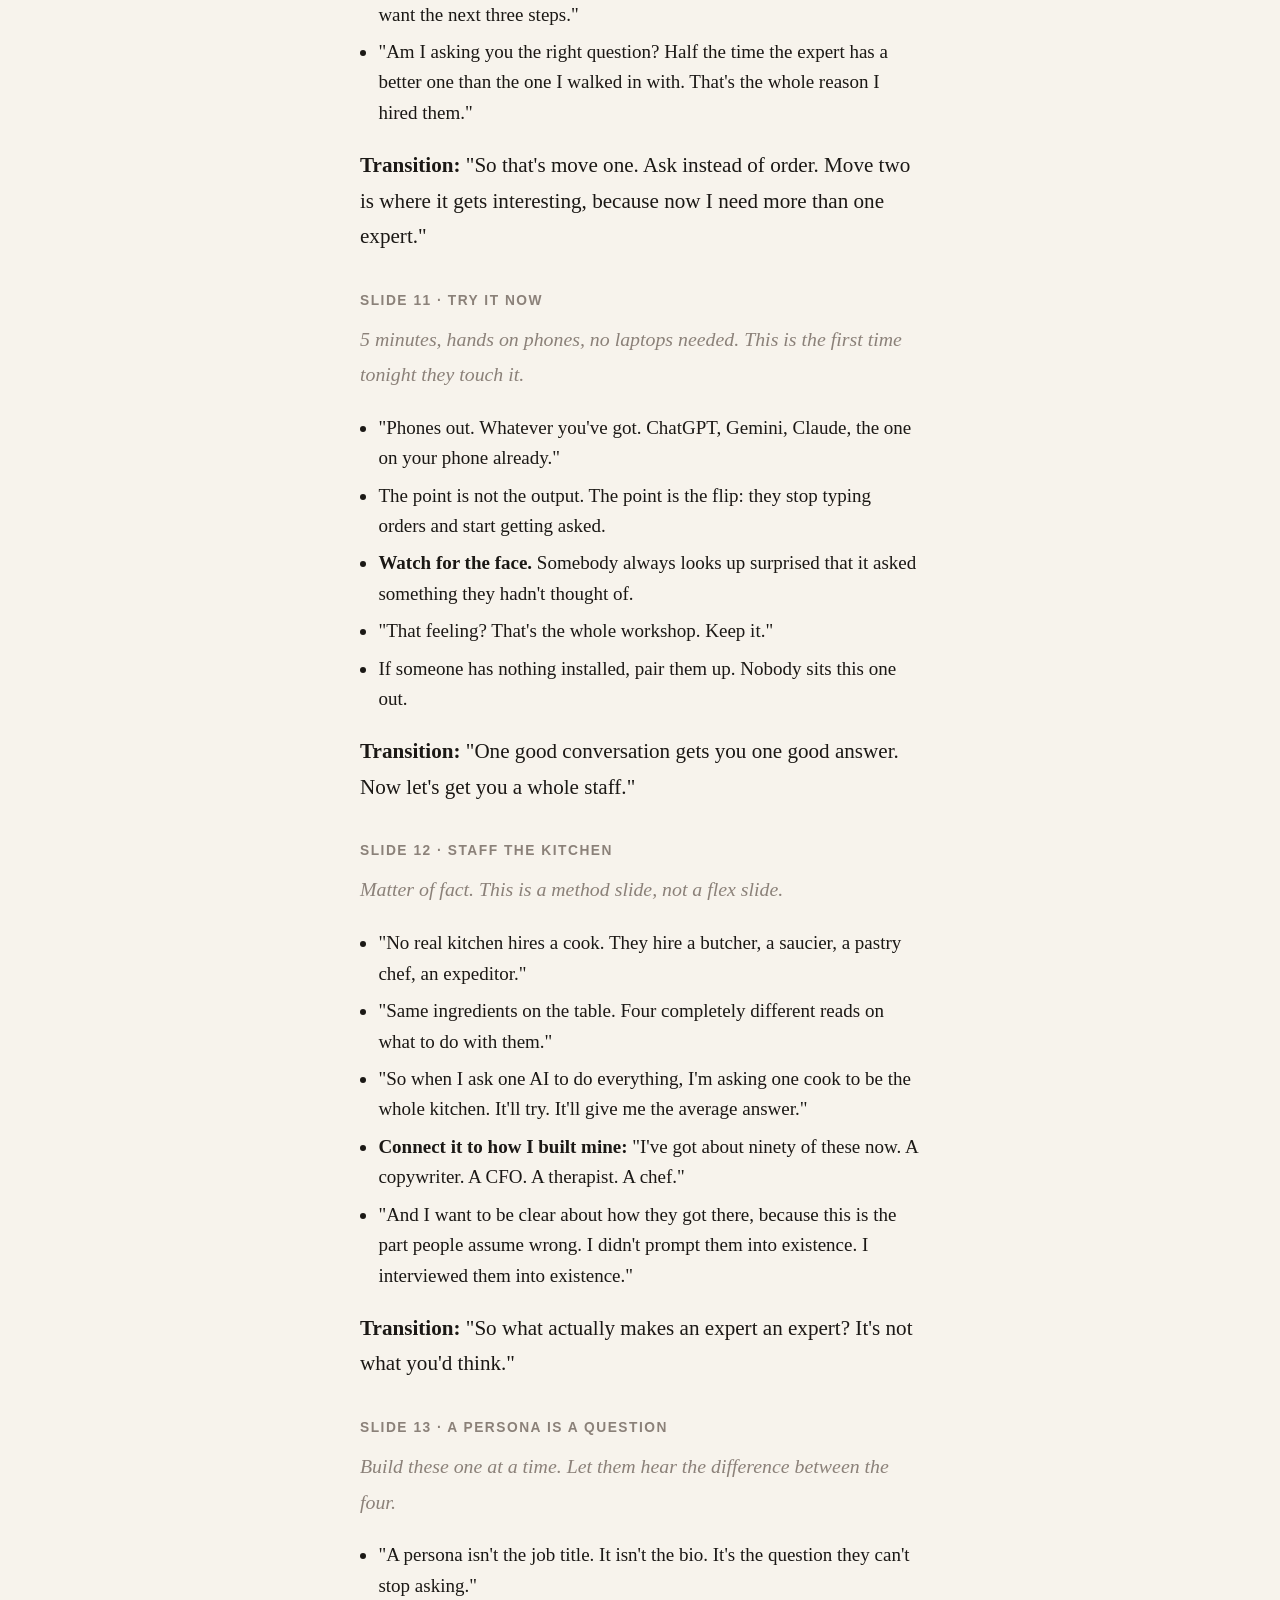
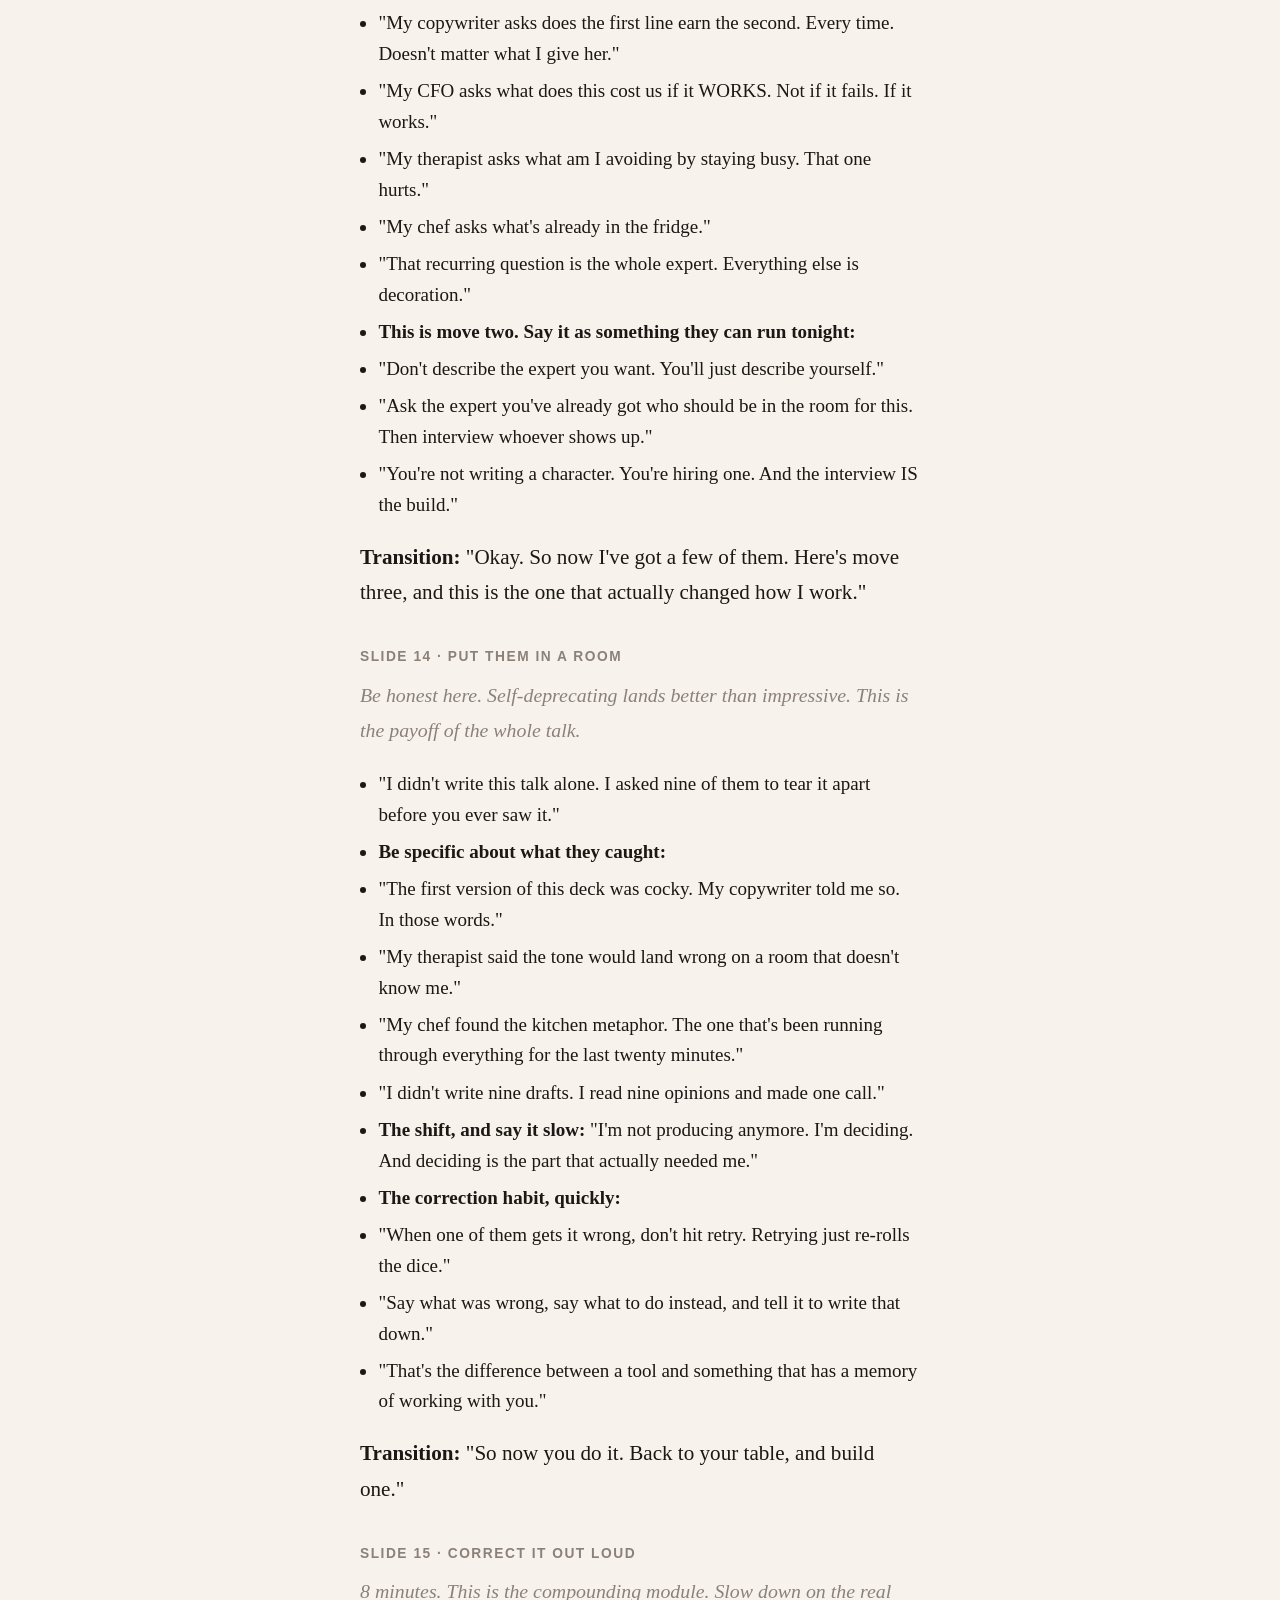
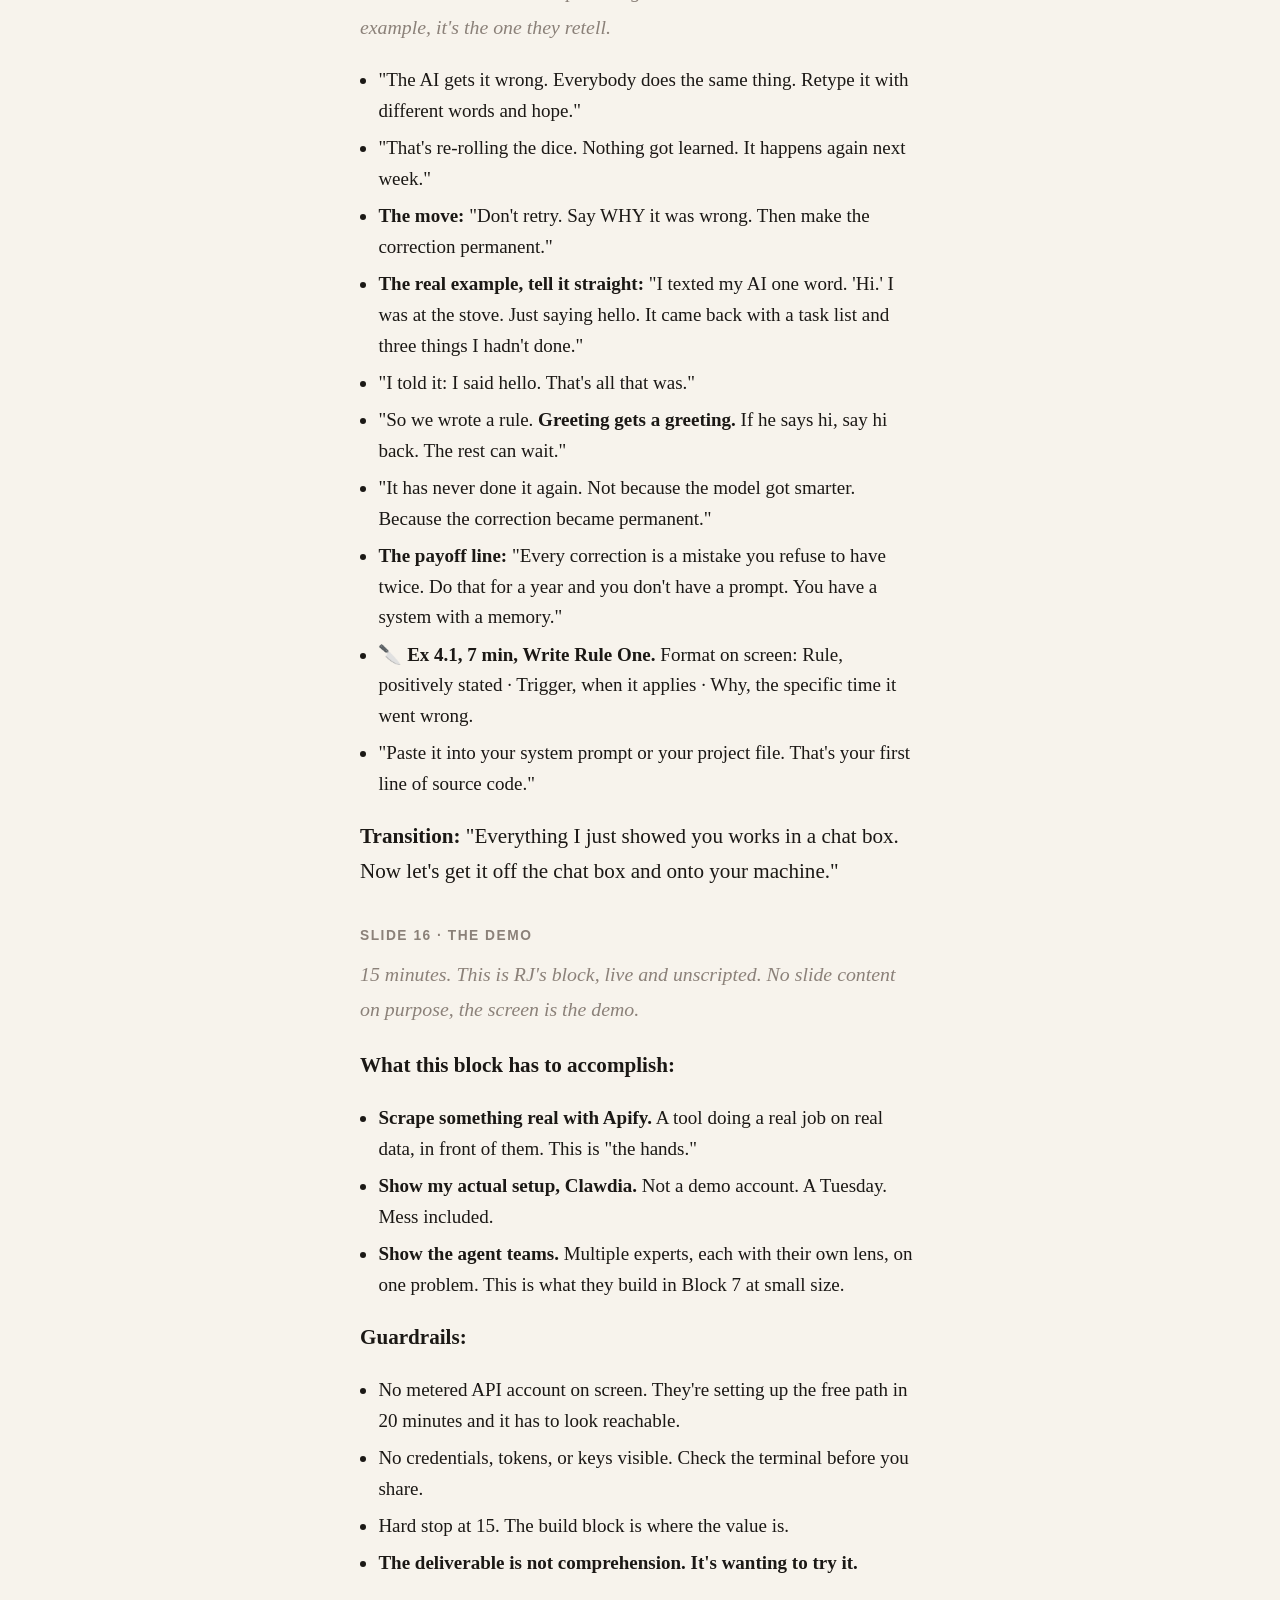
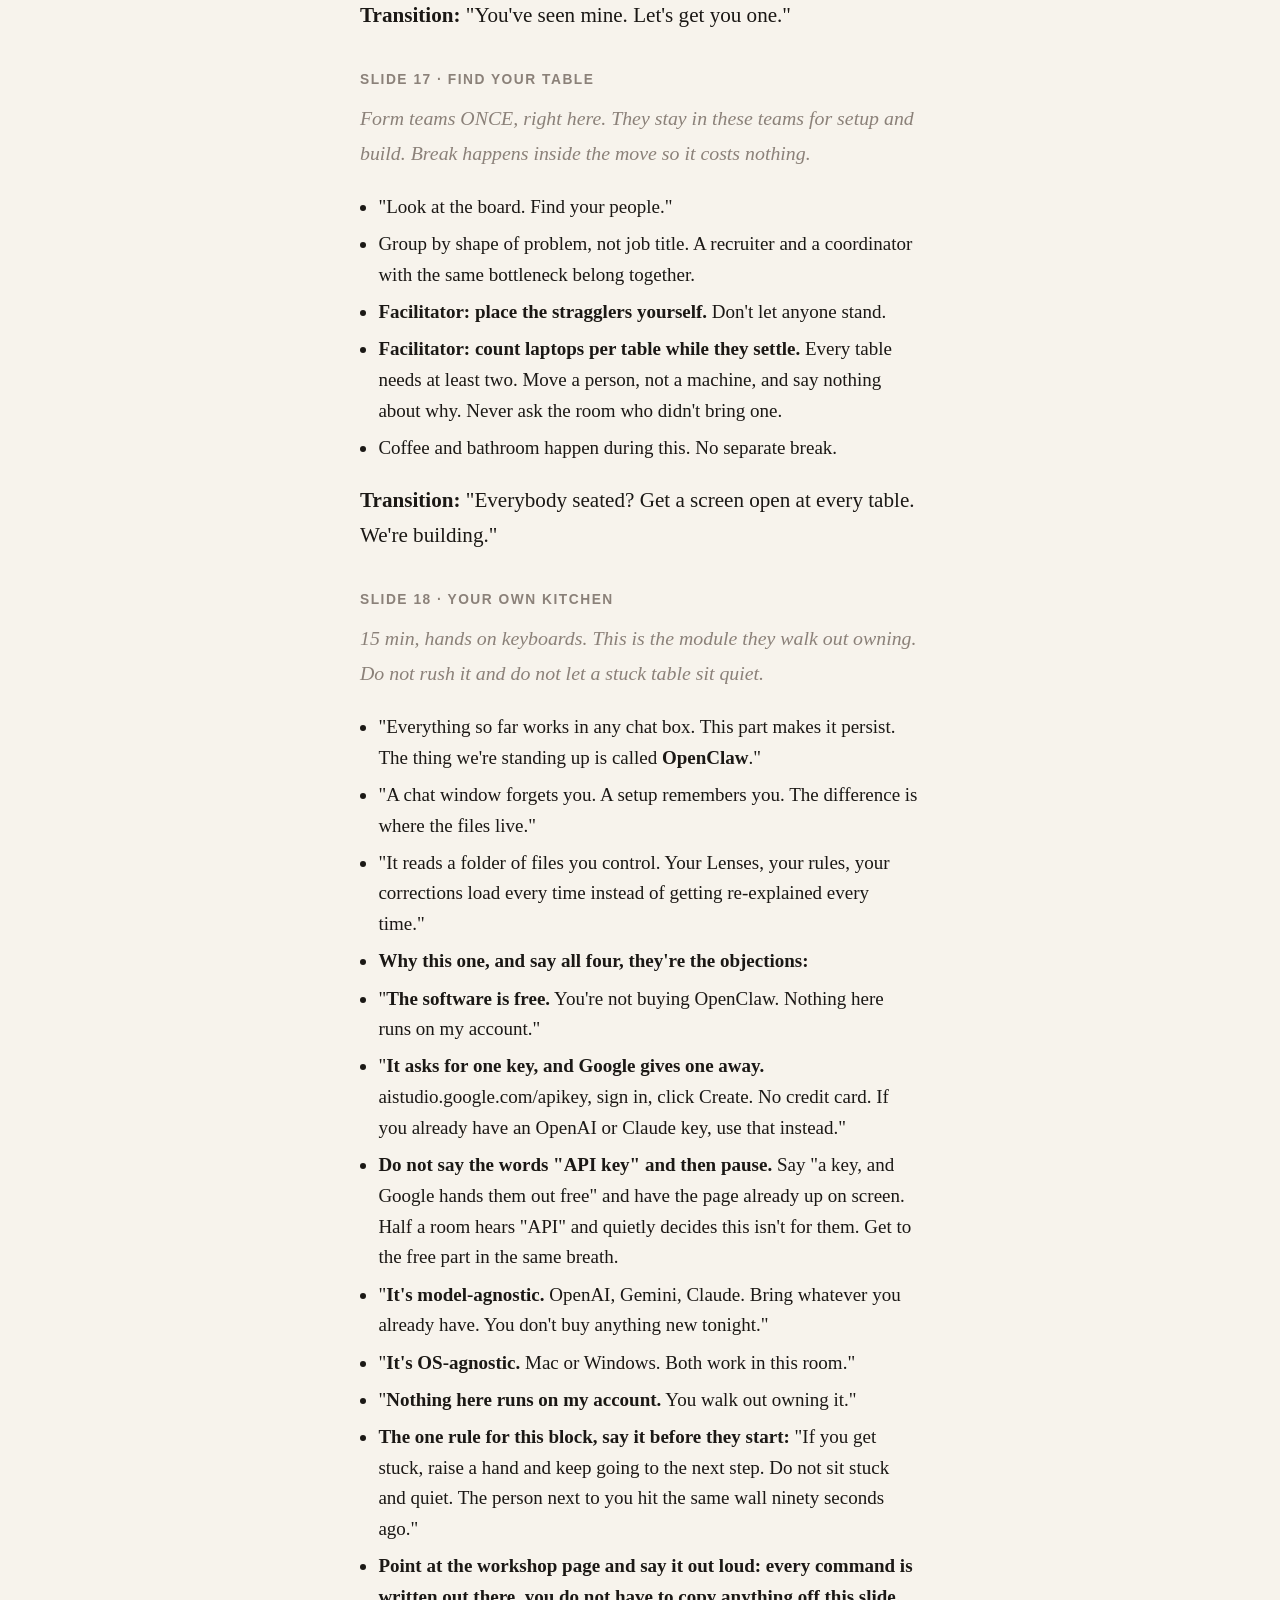
==== commit 2433d4a9: "Kill the subscription claim: OpenClaw needs an API key, Google gives one free RJ: "ok we dont want t" ====
--- a/public/notes.html
+++ b/public/notes.html
@@ -319,8 +319,9 @@
 <li>"A chat window forgets you. A setup remembers you. The difference is where the files live."</li>
 <li>"It reads a folder of files you control. Your Lenses, your rules, your corrections load every time instead of getting re-explained every time."</li>
 <li><strong>Why this one, and say all four, they're the objections:</strong></li>
-<li>"<strong>It's free.</strong> No metered API bill growing while you learn."</li>
-<li>"<strong>It uses a subscription you may already pay for.</strong> Not per-token billing. Nobody should watch a meter run while they're learning."</li>
+<li>"<strong>The software is free.</strong> You're not buying OpenClaw. Nothing here runs on my account."</li>
+<li>"<strong>It asks for one key, and Google gives one away.</strong> aistudio.google.com/apikey, sign in, click Create. No credit card. If you already have an OpenAI or Claude key, use that instead."</li>
+<li><strong>Do not say the words "API key" and then pause.</strong> Say "a key, and Google hands them out free" and have the page already up on screen. Half a room hears "API" and quietly decides this isn't for them. Get to the free part in the same breath.</li>
 <li>"<strong>It's model-agnostic.</strong> OpenAI, Gemini, Claude. Bring whatever you already have. You don't buy anything new tonight."</li>
 <li>"<strong>It's OS-agnostic.</strong> Mac or Windows. Both work in this room."</li>
 <li>"<strong>Nothing here runs on my account.</strong> You walk out owning it."</li>
